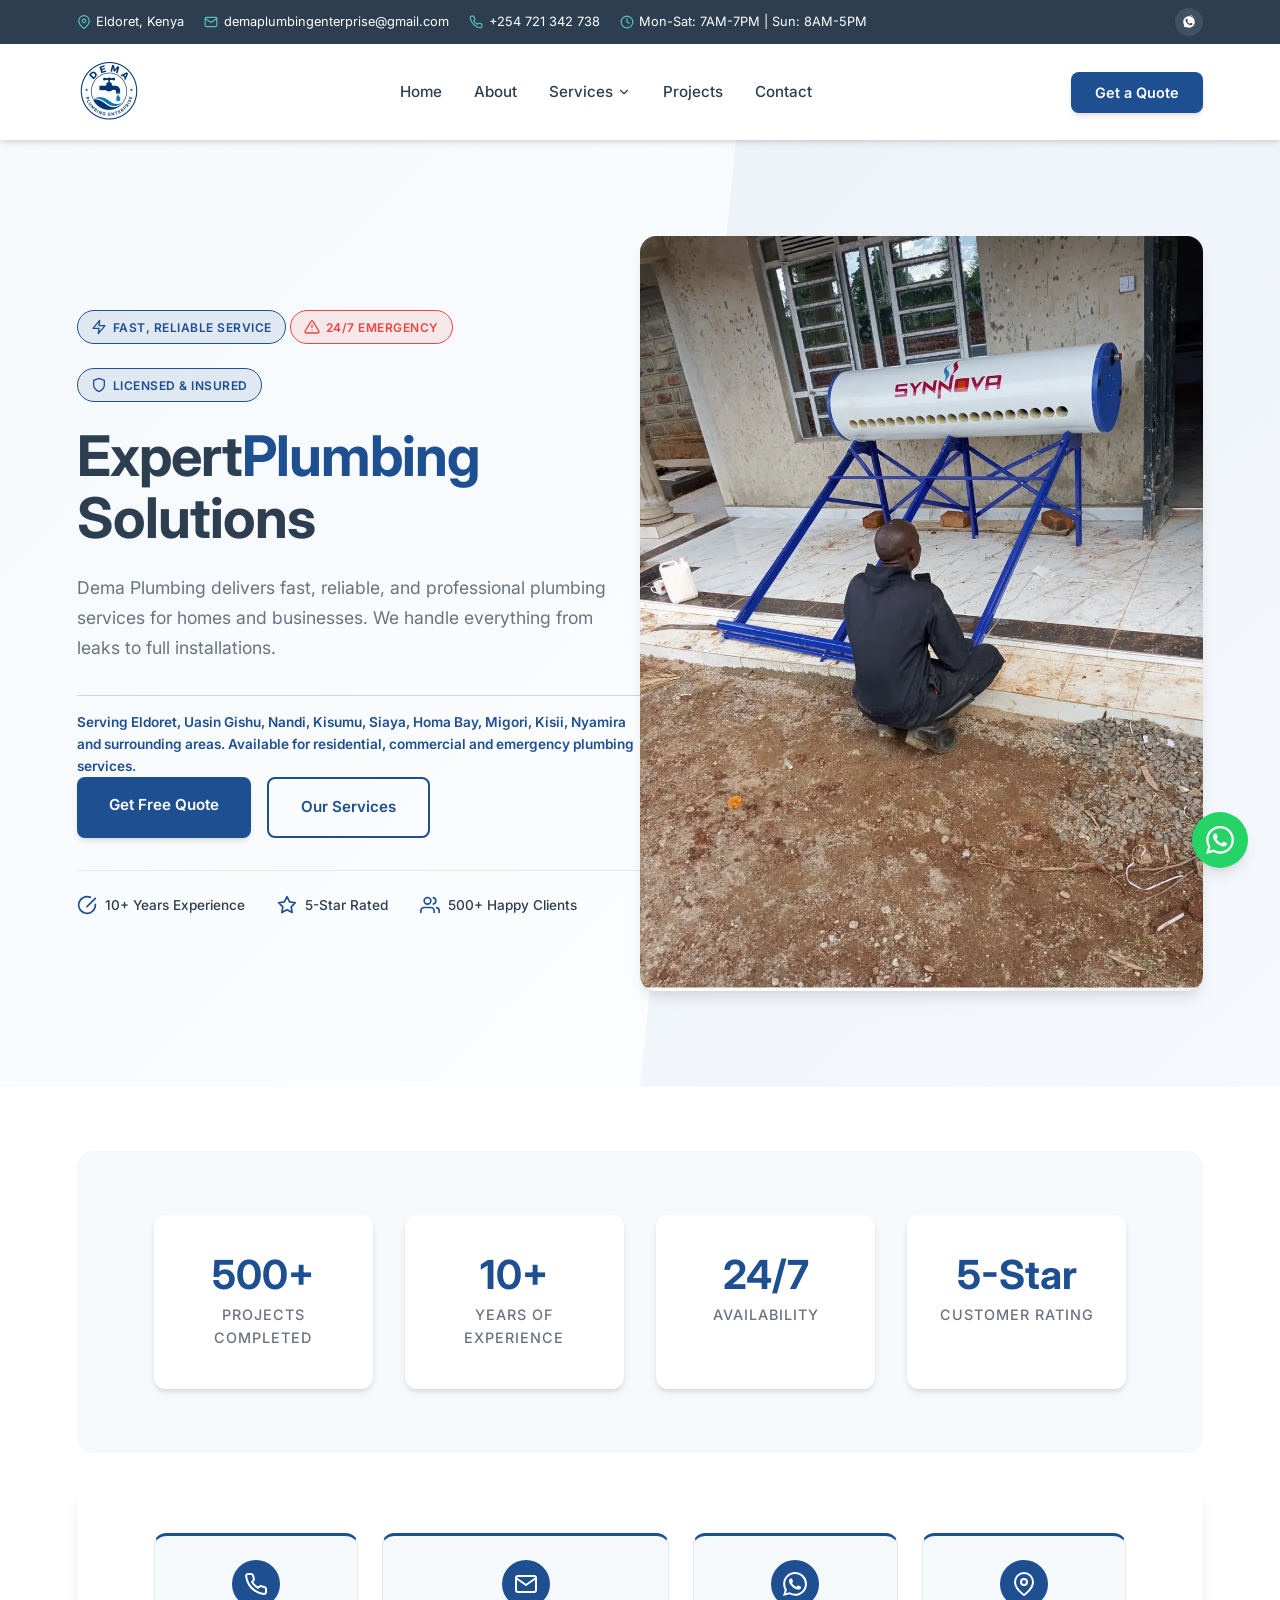
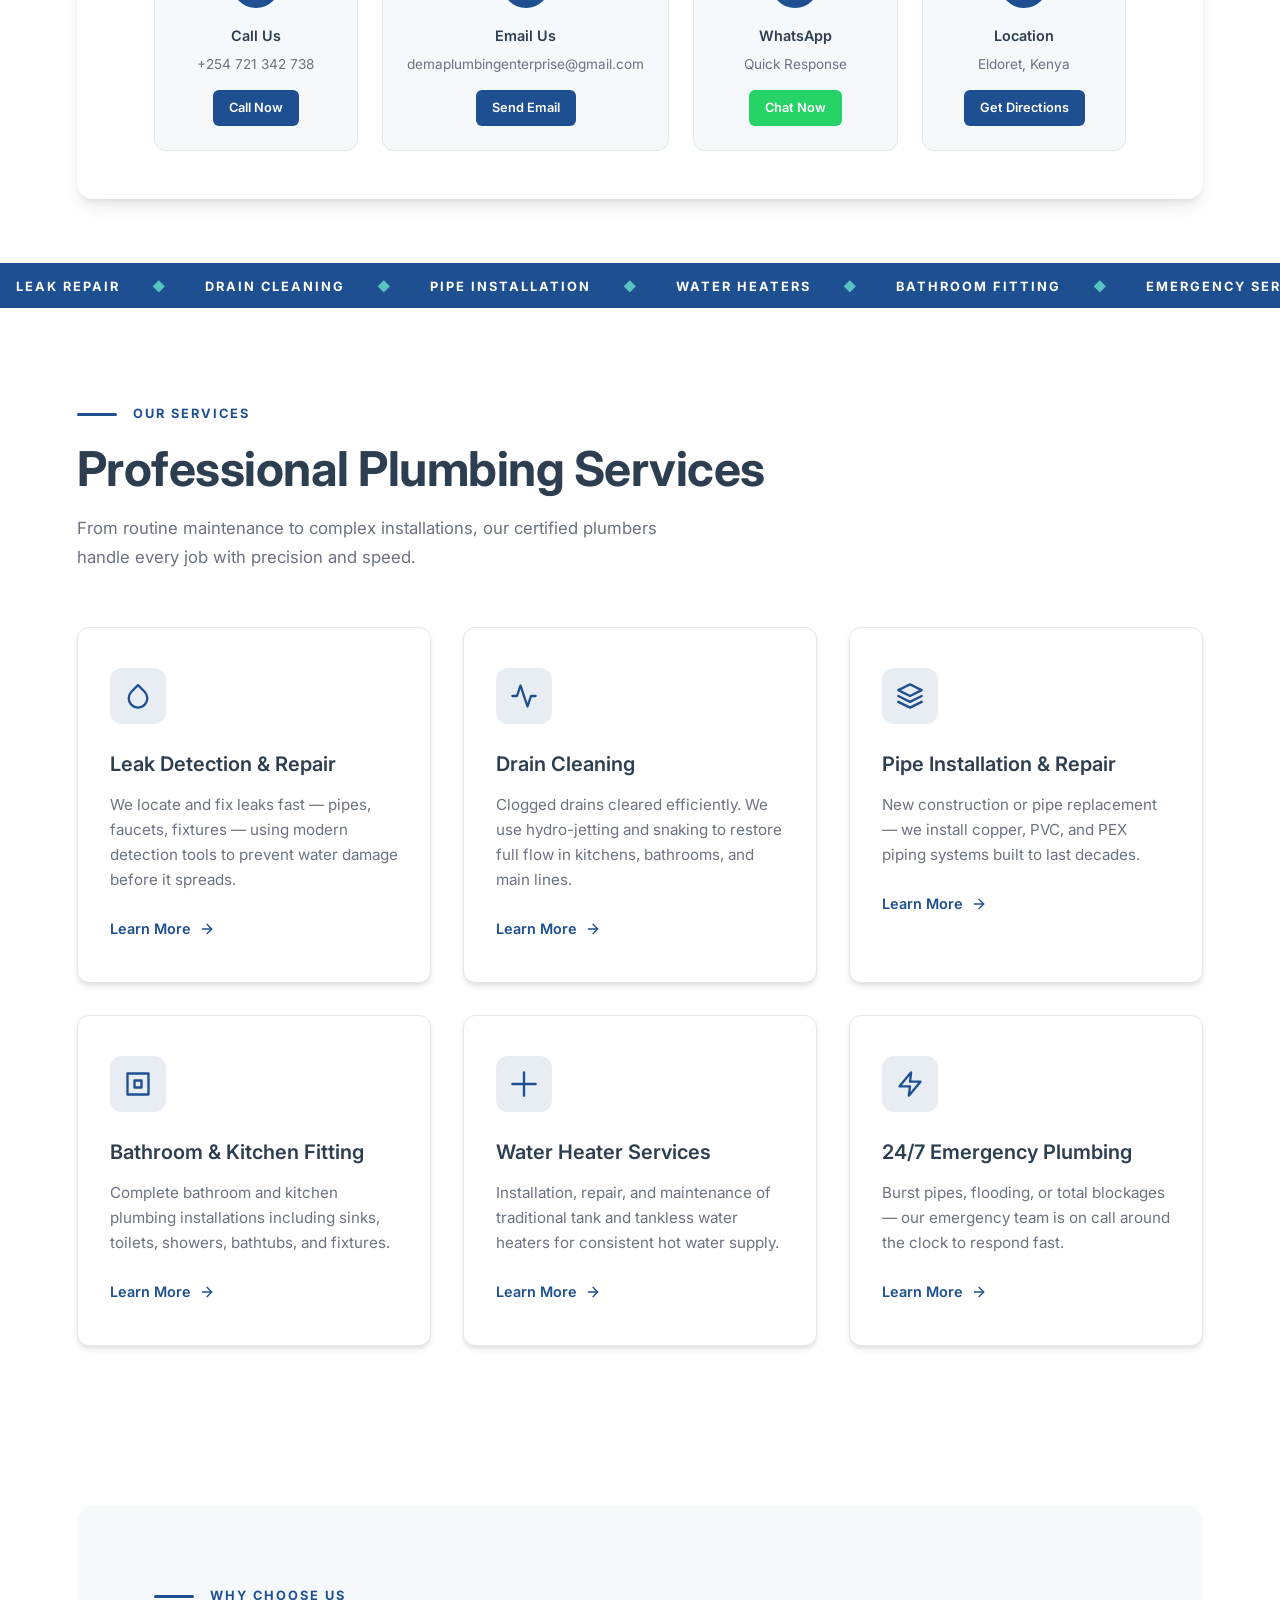
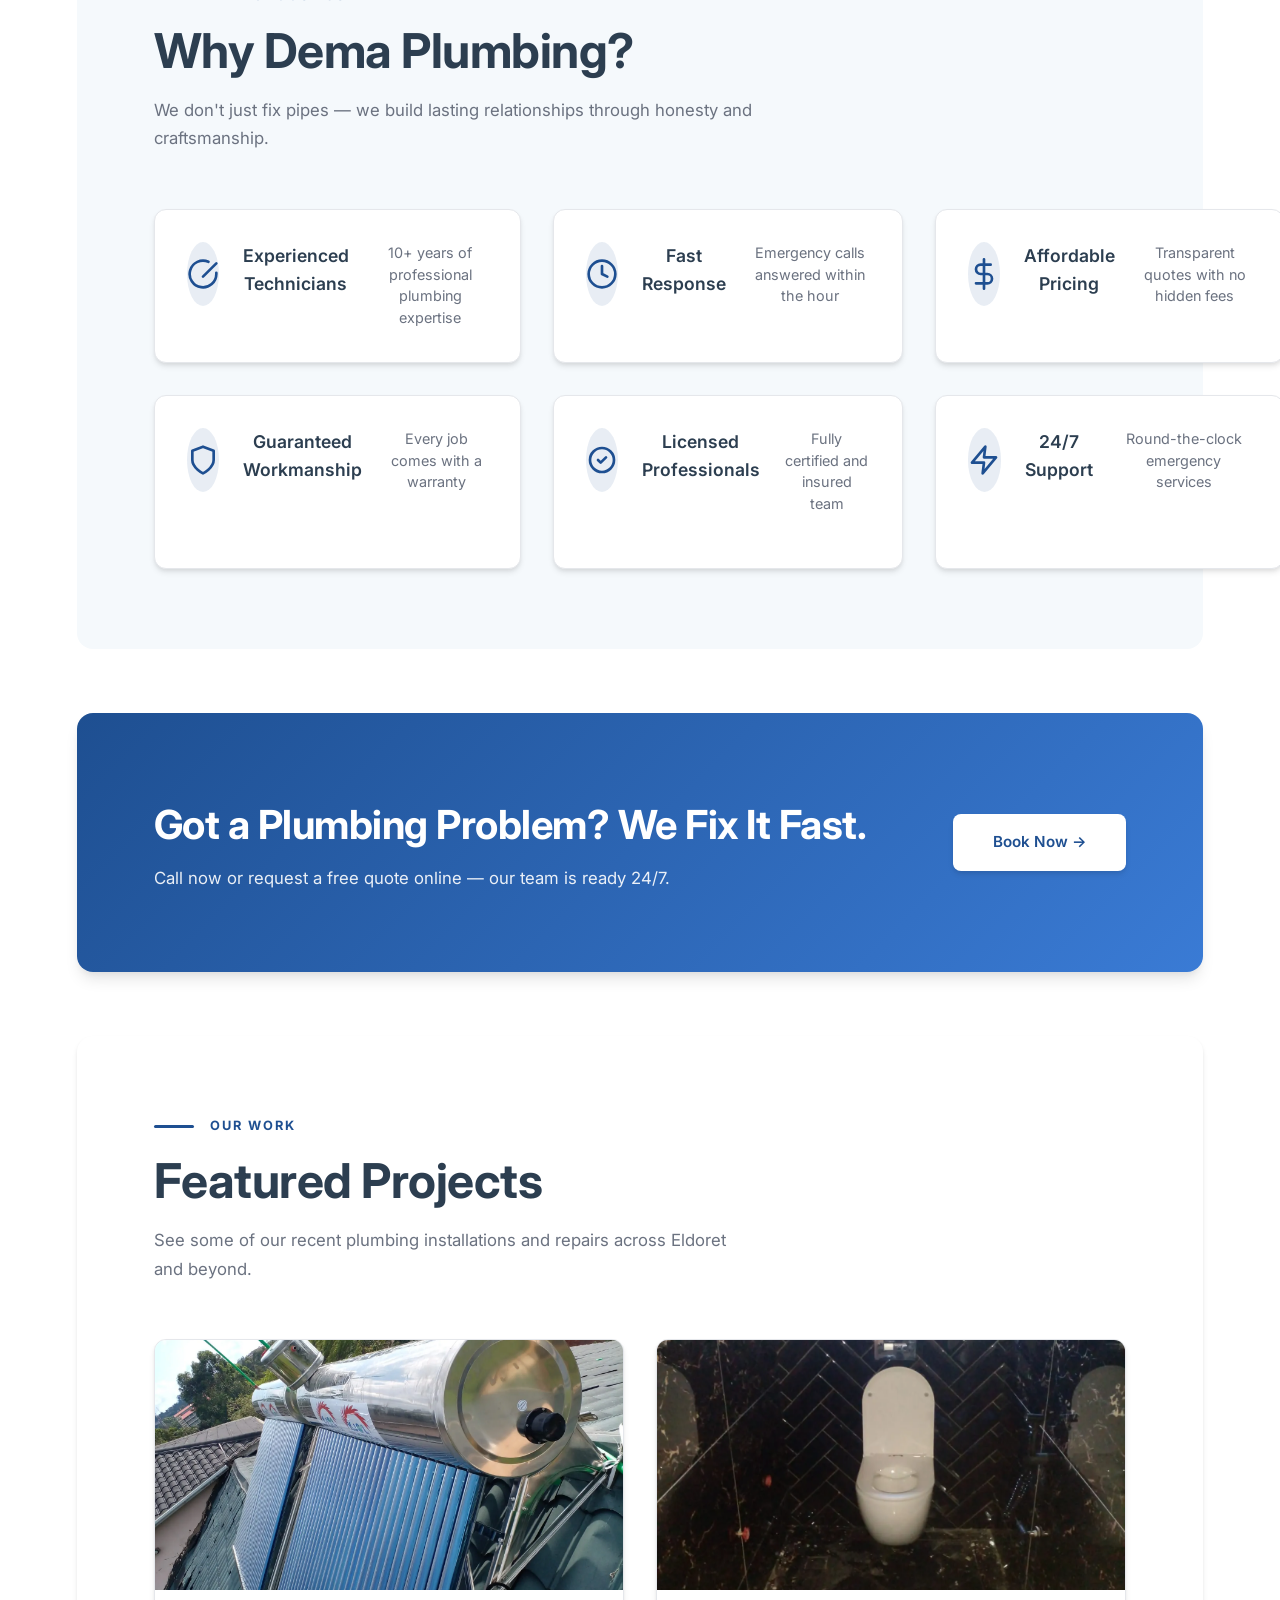
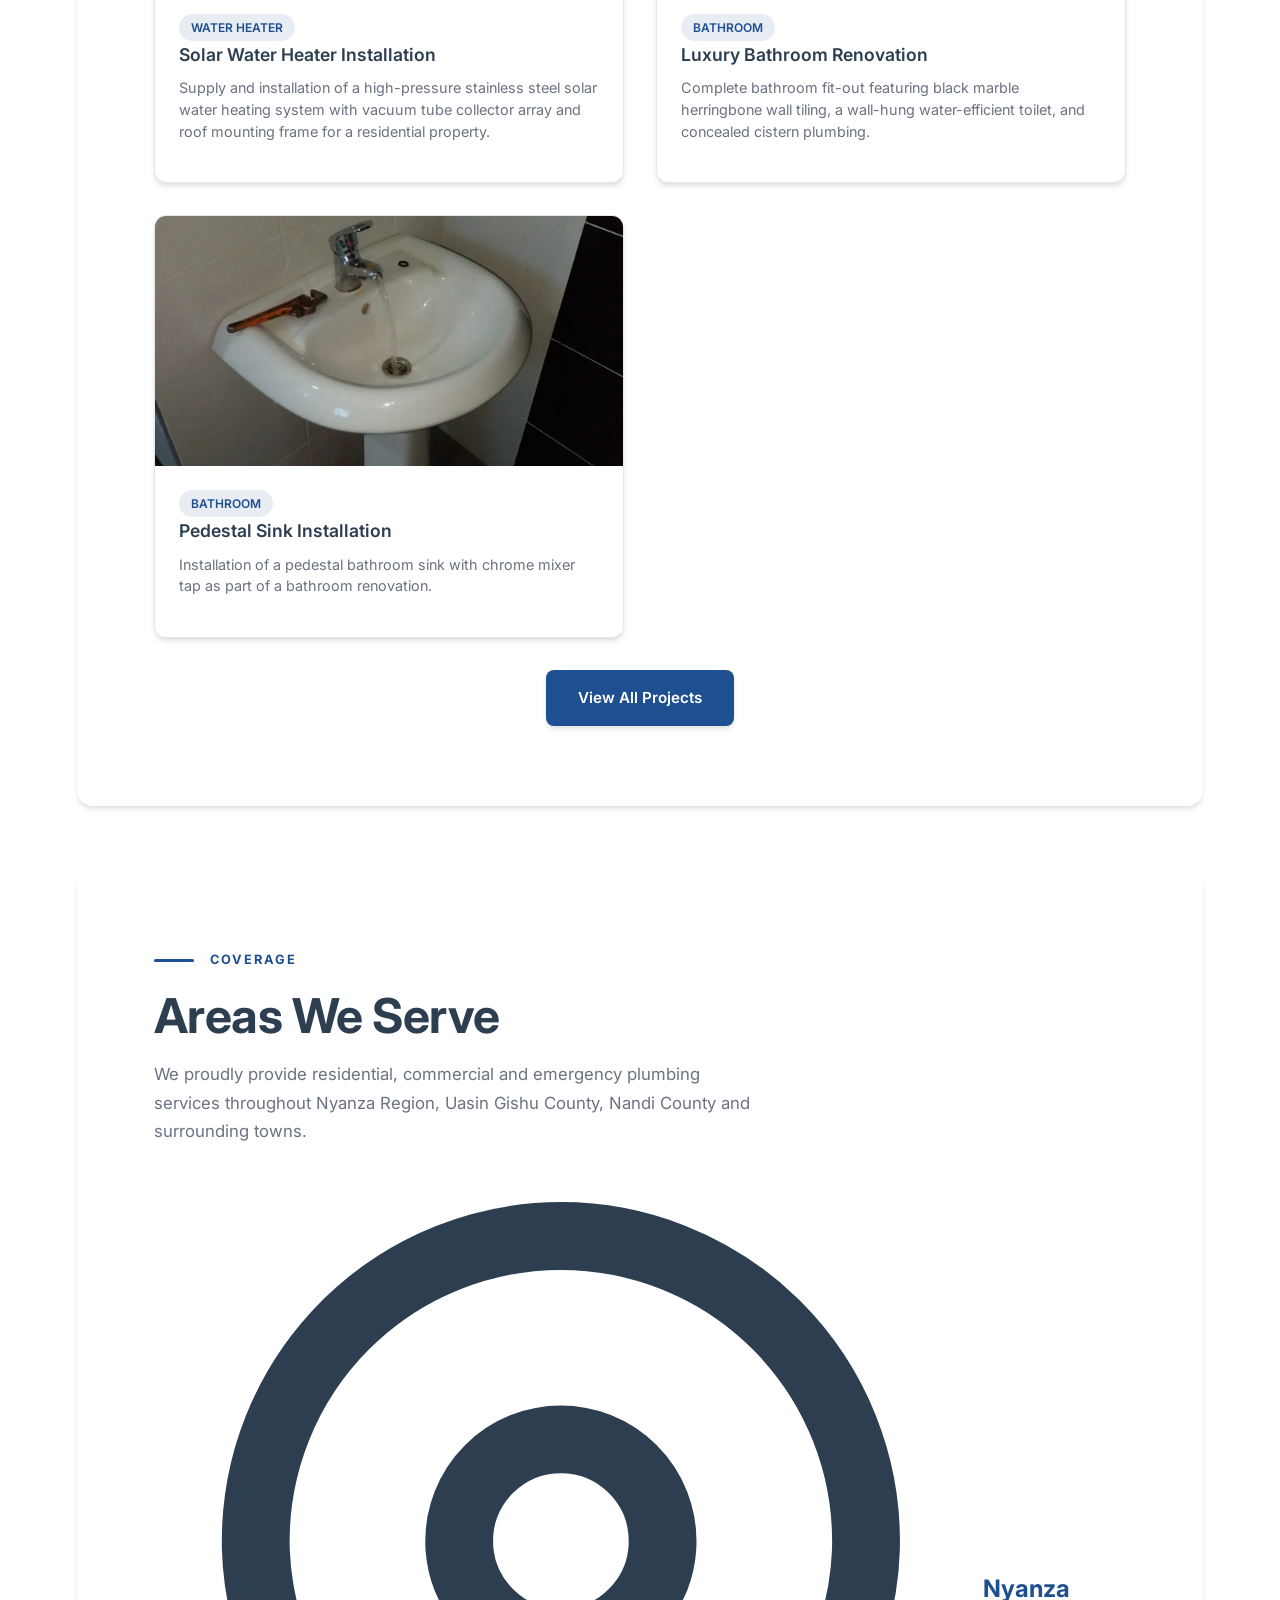
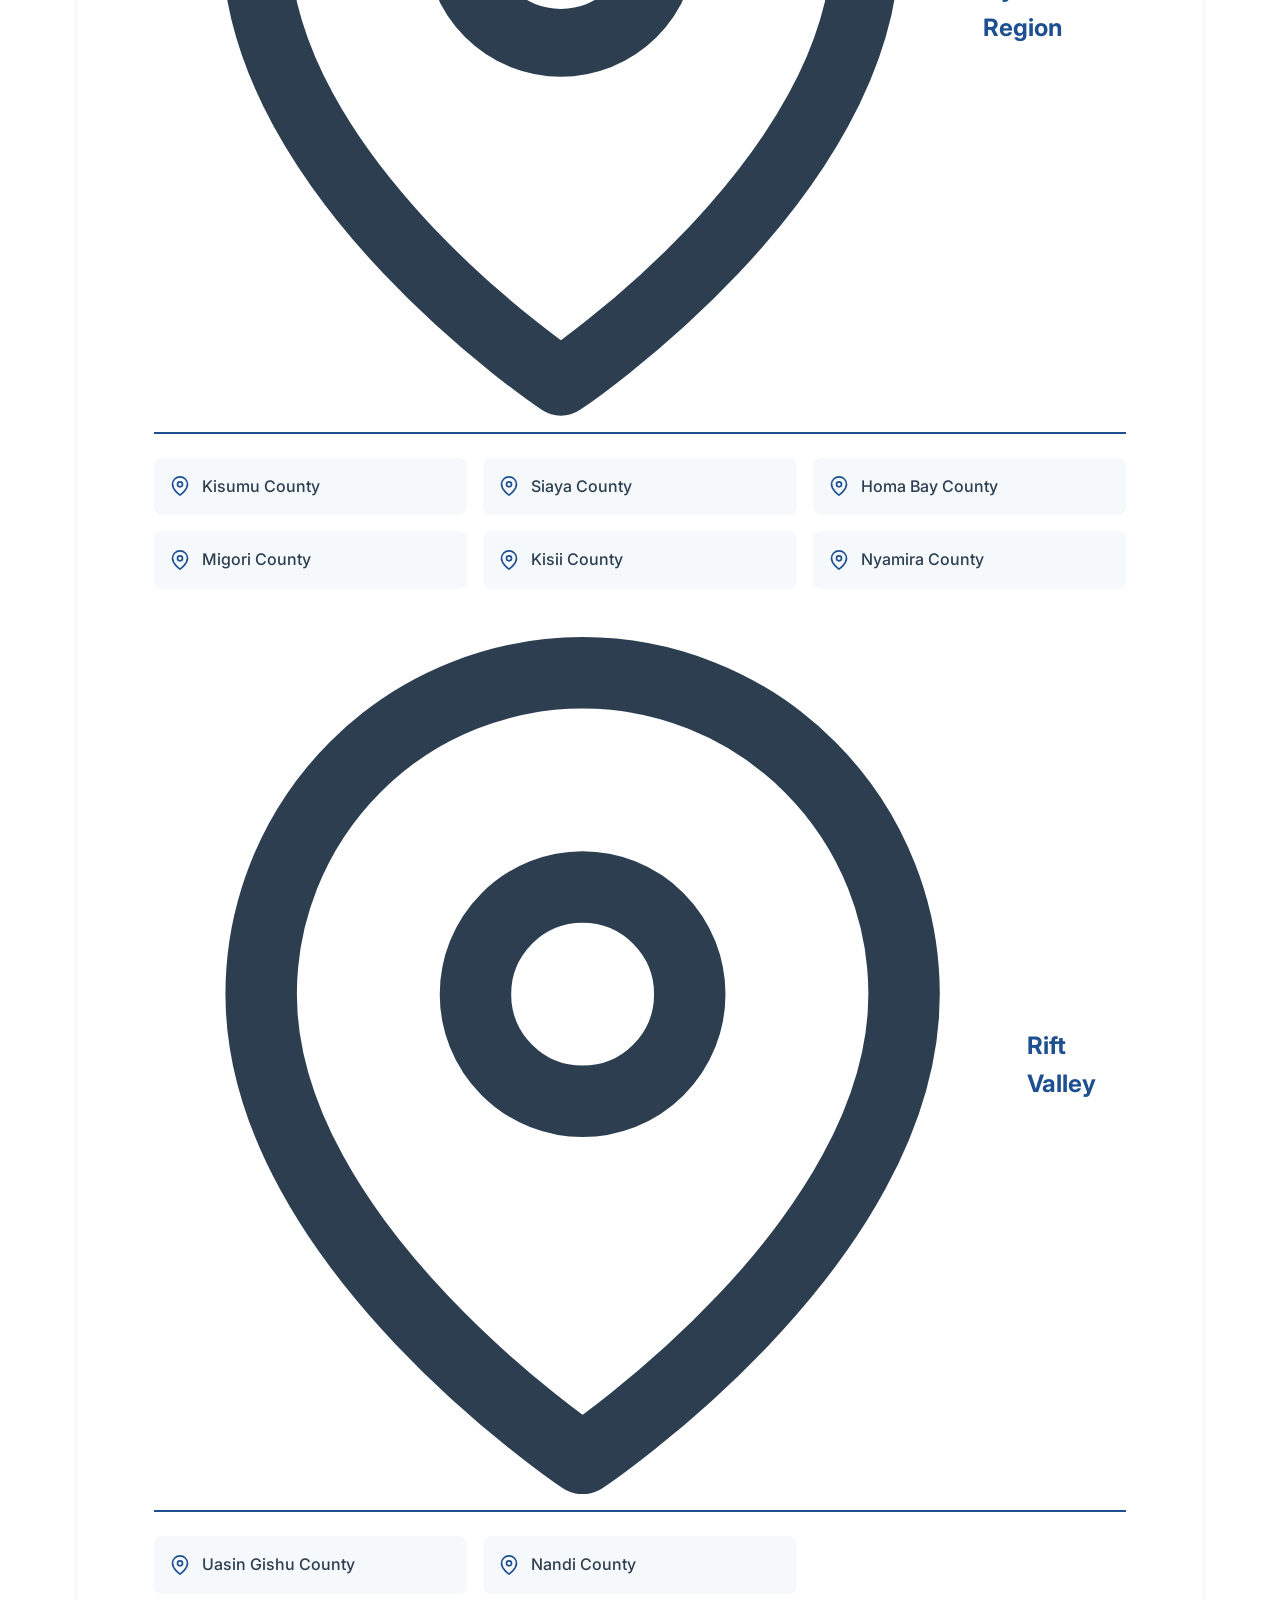
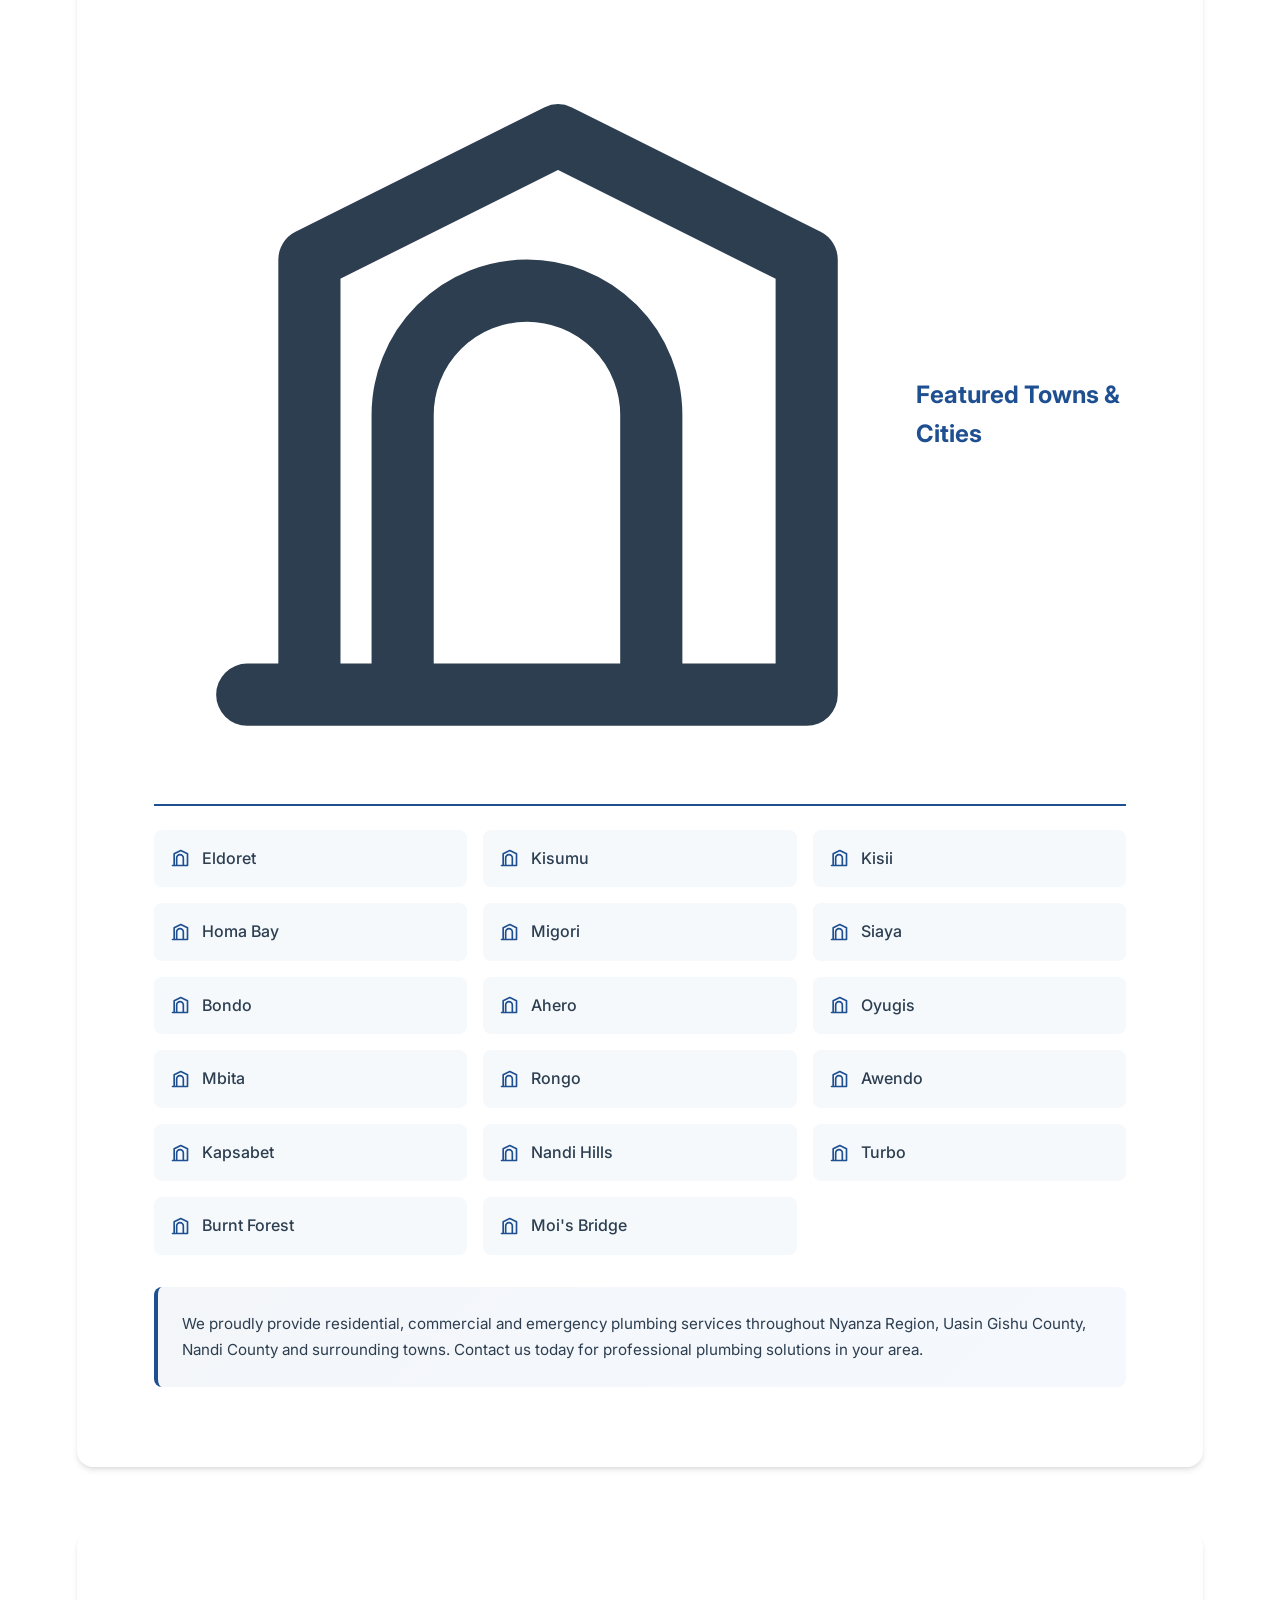
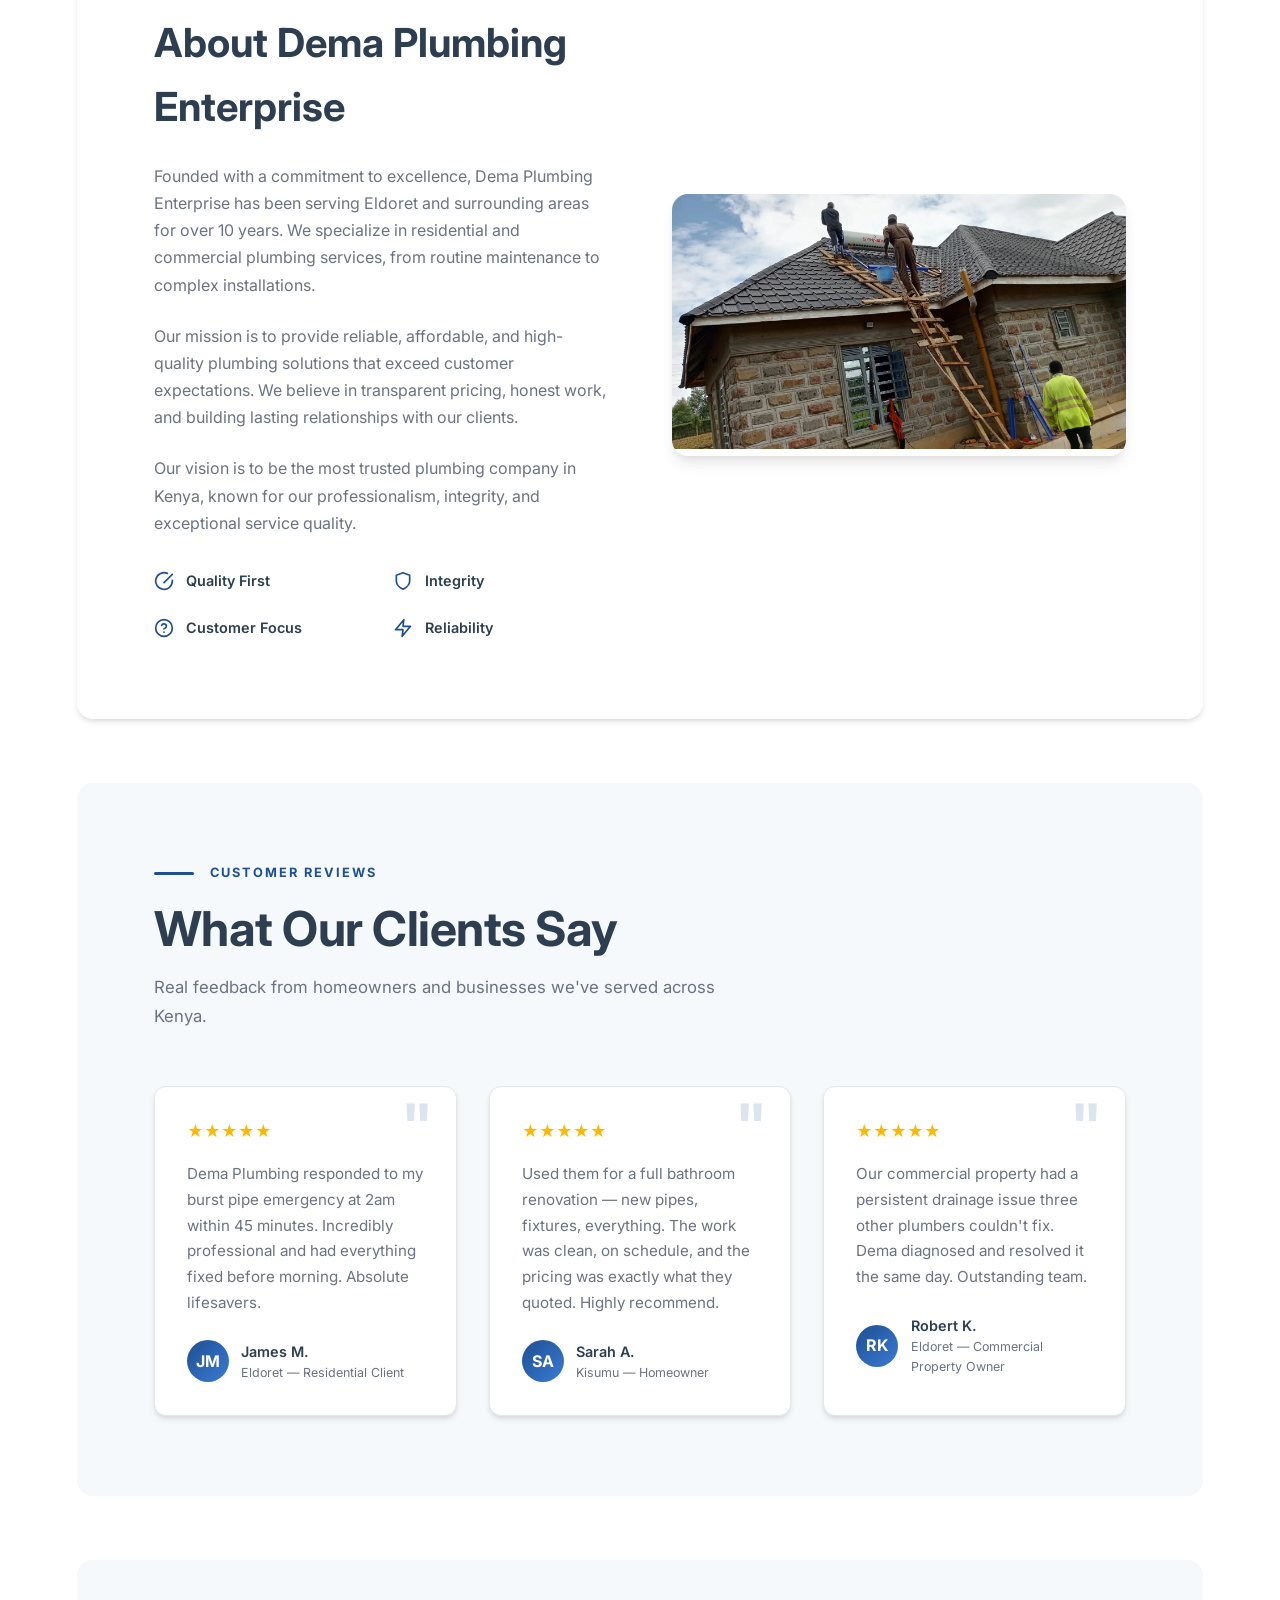
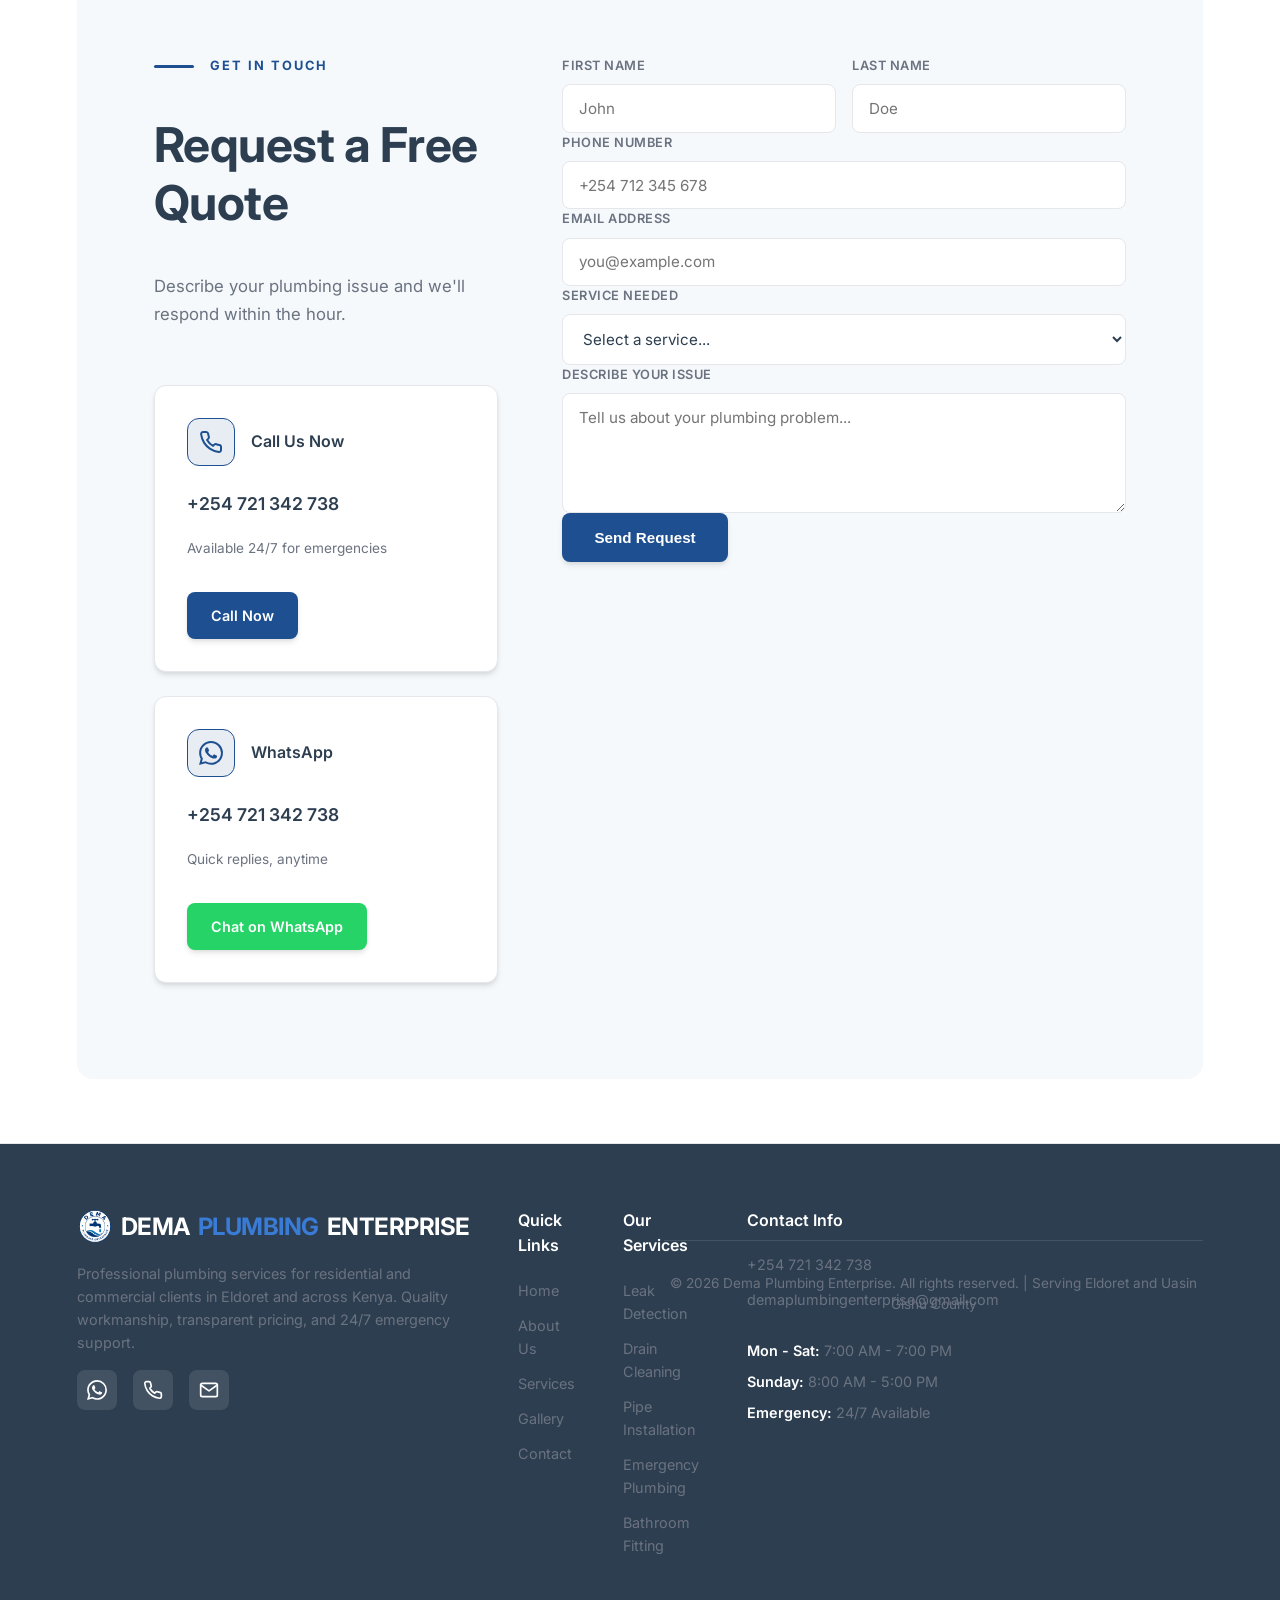
==== index.html @ 1d478277 "Replace contact email with demaplumbingenterprise@gmail.com" ====
﻿
<!DOCTYPE html>
<html lang="en">
<head>
  <!-- Basic SEO -->
  <meta charset="UTF-8" />
  <meta name="viewport" content="width=device-width, initial-scale=1.0"/>
  <title>Dema Plumbing - Expert Leak Detection, Drain Cleaning & 24/7 Emergency Services</title>
  <meta name="description" content="Dema Plumbing Enterprise offers professional leak detection, drain cleaning, pipe installation, bathroom & kitchen fitting, water heater services, and 24/7 emergency plumbing in Kenya. Book a free quote today!">
  <meta name="keywords" content="plumbing, leak detection, drain cleaning, pipe installation, bathroom fitting, water heater, emergency plumbing, plumbing services, Eldoret plumbing, Kenyan plumber">
  <link rel="canonical" href="https://www.demaplumbing.co.ke/">
  
  <!-- Open Graph -->
  <meta property="og:title" content="Dema Plumbing - Expert Plumbing Services"/>
  <meta property="og:description" content="Professional leak detection, drain cleaning, pipe installation, and 24/7 emergency plumbing services in Kenya. Book a free quote today!"/>
  <meta property="og:image" content="https://www.demaplumbing.co.ke/images/hero1.jpg"/>
  <meta property="og:url" content="https://www.demaplumbing.co.ke/"/>
  <meta property="og:type" content="website"/>
  
  <!-- Twitter Cards -->
  <meta name="twitter:card" content="summary_large_image">
  <meta name="twitter:title" content="Dema Plumbing - Expert Plumbing Services">
  <meta name="twitter:description" content="Professional leak detection, drain cleaning, pipe installation, and 24/7 emergency plumbing services in Kenya. Book a free quote today!">
  <meta name="twitter:image" content="https://www.demaplumbing.co.ke/images/hero1.jpg">
  
  <!-- Structured Data (Local Business JSON-LD) -->
  <script type="application/ld+json">
  {
    "@context": "https://schema.org",
    "@type": "Plumber",
    "name": "Dema Plumbing Enterprise",
    "image": "https://www.demaplumbing.co.ke/images/logo.png",
    "url": "https://www.demaplumbing.co.ke/",
    "telephone": "+254721342738",
    "email": "demaplumbingenterprise@gmail.com",
    "description": "Professional leak detection, drain cleaning, pipe installation, bathroom & kitchen fitting, water heater services, and 24/7 emergency plumbing in Kenya.",
    "address": {
      "@type": "PostalAddress",
      "streetAddress": "Eldoret",
      "addressLocality": "Eldoret",
      "addressRegion": "Uasin Gishu",
      "addressCountry": "KE"
    },
    "openingHoursSpecification": [
      { "@type": "OpeningHoursSpecification", "dayOfWeek": ["Monday","Tuesday","Wednesday","Thursday","Friday","Saturday"], "opens": "07:00", "closes": "19:00" },
      { "@type": "OpeningHoursSpecification", "dayOfWeek": ["Sunday"], "opens": "08:00", "closes": "17:00" }
    ],
    "geo": {
      "@type": "GeoCoordinates",
      "latitude": "0.5317",
      "longitude": "35.2698"
    },
    "areaServed": ["Eldoret","Kisumu","Kisii","Homa Bay","Migori","Siaya","Kapsabet","Nandi Hills"]
  }
  </script>
  
  <!-- Theme color -->
  <meta name="theme-color" content="#1E4F91">

  <!-- Preconnect & Preload -->
  <link rel="preconnect" href="https://fonts.googleapis.com">
  <link rel="preconnect" href="https://fonts.gstatic.com" crossorigin>
  <link rel="preload" href="https://fonts.googleapis.com/css2?family=Inter:wght@400;500;600;700&display=swap" as="style" onload="this.rel='stylesheet'">
  <noscript><link rel="stylesheet" href="https://fonts.googleapis.com/css2?family=Inter:wght@400;500;600;700&display=swap"></noscript>
  <!-- Manifest & Icons -->
  <link rel="manifest" href="manifest.json">
  <link rel="icon" href="images/icons/favicon.ico">
  <link rel="icon" href="images/icons/favicon-32x32.png" sizes="32x32" type="image/png">
  <link rel="icon" href="images/icons/favicon-16x16.png" sizes="16x16" type="image/png">
  <link rel="apple-touch-icon" href="images/icons/apple-touch-icon.png">
  
  <!-- CSS -->
  <link rel="stylesheet" href="css/styles.css" media="all">
</head>
<body>
  <!-- Skip navigation for accessibility -->
  <a href="#main-content" class="skip-nav">Skip to main content</a>

  <!-- Loader -->
  <div id="page-loader" class="loading-spinner" role="status" aria-label="Loading page"></div>

  <!-- Top Bar -->
  <div class="top-bar">
    <div class="top-bar-left">
      <div class="top-bar-item">
        <svg viewBox="0 0 24 24" fill="none" stroke="currentColor" stroke-width="2" stroke-linecap="round" stroke-linejoin="round">
          <path d="M21 10c0 7-9 13-9 13s-9-6-9-13a9 9 0 0 1 18 0z"/>
          <circle cx="12" cy="10" r="3"/>
        </svg>
        <span>Eldoret, Kenya</span>
      </div>
      <div class="top-bar-item">
        <svg viewBox="0 0 24 24" fill="none" stroke="currentColor" stroke-width="2" stroke-linecap="round" stroke-linejoin="round">
          <path d="M4 4h16c1.1 0 2 .9 2 2v12c0 1.1-.9 2-2 2H4c-1.1 0-2-.9-2-2V6c0-1.1.9-2 2-2z"/>
          <polyline points="22,6 12,13 2,6"/>
        </svg>
        <span>demaplumbingenterprise@gmail.com</span>
      </div>
      <div class="top-bar-item">
        <svg viewBox="0 0 24 24" fill="none" stroke="currentColor" stroke-width="2" stroke-linecap="round" stroke-linejoin="round">
          <path d="M22 16.92v3a2 2 0 0 1-2.18 2 19.79 19.79 0 0 1-8.63-3.07 19.5 19.5 0 0 1-6-6 19.79 19.79 0 0 1-3.07-8.67A2 2 0 0 1 4.11 2h3a2 2 0 0 1 2 1.72 12.84 12.84 0 0 0 .7 2.81 2 2 0 0 1-.45 2.11L8.09 9.91a16 16 0 0 0 6 6l1.27-1.27a2 2 0 0 1 2.11-.45 12.84 12.84 0 0 0 2.81.7A2 2 0 0 1 22 16.92z"/>
        </svg>
        <span>+254 721 342 738</span>
      </div>
      <div class="top-bar-item">
        <svg viewBox="0 0 24 24" fill="none" stroke="currentColor" stroke-width="2" stroke-linecap="round" stroke-linejoin="round">
          <circle cx="12" cy="12" r="10"/>
          <polyline points="12 6 12 12 16 14"/>
        </svg>
        <span>Mon-Sat: 7AM-7PM | Sun: 8AM-5PM</span>
      </div>
    </div>
    <div class="top-bar-right">
      <div class="top-bar-social">
        <a href="https://wa.me/254721342738" target="_blank" aria-label="WhatsApp">
          <svg viewBox="0 0 24 24" fill="currentColor">
            <path d="M17.472 14.382c-.297-.149-1.758-.867-2.03-.967-.273-.099-.471-.148-.67.15-.197.297-.767.966-.94 1.164-.173.199-.347.223-.644.075-.297-.15-1.255-.463-2.39-1.475-.883-.788-1.48-1.761-1.653-2.059-.173-.297-.018-.458.13-.606.134-.133.298-.347.446-.52.149-.174.198-.298.298-.497.099-.198.05-.371-.025-.52-.075-.149-.669-1.612-.916-2.207-.242-.579-.487-.5-.669-.51-.173-.008-.371-.01-.57-.01-.198 0-.52.854-.792.372-.272.297-1.04 1.016-1.04 2.479 0 1.462 1.065 2.875 1.213 3.074.149.198 2.096 3.2 5.077 4.487.709.306 1.262.489 1.694.625.712.227 1.36.195 1.871.118.571-.085 1.758-.719 2.006-1.413.248-.694.248-1.289.173-1.413-.074-.124-.272-.198-.57-.347m-5.421 7.403h-.004a9.87 9.87 0 01-5.031-1.378l-.361-.214-3.741.982.998-3.648-.235-.374a9.86 9.86 0 01-1.51-5.26c.001-5.45 4.436-9.884 9.888-9.884 2.64 0 5.122 1.03 6.988 2.898a9.825 9.825 0 012.893 6.994c-.003 5.45-4.437 9.884-9.885 9.884m8.413-18.297A11.815 11.815 0 0012.05 0C5.495 0 .16 5.335.P157 11.892c0 2.096.547 4.142 1.588 5.945L.057 24l6.305-1.654a11.882 11.882 0 005.683 1.448h.005c6.554 0 11.89-5.335 11.893-11.893a11.821 11.821 0 00-3.48-8.413z"/>
          </svg>
        </a>
      </div>
    </div>
  </div>

  <!-- NAV -->
  <nav>
    <div class="logo">
      <img src="images/logo/logo.png" alt="Dema Plumbing Enterprise Logo" width="64" height="64">
    </div>
    <ul class="nav-links">
      <li><a href="index.html" class="active">Home</a></li>
      <li><a href="about/index.html">About</a></li>
      <li class="nav-dropdown">
        <a href="services/index.html">
          Services
          <svg viewBox="0 0 24 24" fill="none" stroke="currentColor" stroke-width="2" stroke-linecap="round" stroke-linejoin="round">
            <polyline points="6 9 12 15 18 9"/>
          </svg>
        </a>
        <div class="dropdown-menu">
          <a href="services/index.html">All Services</a>
          <a href="services/leak-detection/index.html">Leak Detection</a>
          <a href="services/drain-cleaning/index.html">Drain Cleaning</a>
          <a href="services/pipe-installation/index.html">Pipe Installation</a>
          <a href="services/emergency-plumbing/index.html">Emergency Plumbing</a>
        </div>
      </li>
      <li><a href="gallery.html">Projects</a></li>
      <li><a href="contact/index.html">Contact</a></li>
      <li class="nav-mobile-cta"><button class="nav-cta" onclick="document.getElementById('contact').scrollIntoView({behavior:'smooth'})">Get a Quote</button></li>
    </ul>
    <button class="nav-cta" onclick="document.getElementById('contact').scrollIntoView({behavior:'smooth'})" aria-label="Get a free quote">Get a Quote</button>
  </nav>

  <!-- HERO -->
  <main id="main-content">
  <section class="hero" id="home">
    <div class="hero-text">
      <div class="hero-badges">
        <div class="hero-badge">
          <svg viewBox="0 0 24 24" fill="none" stroke="currentColor" stroke-width="2" stroke-linecap="round" stroke-linejoin="round">
            <path d="M13 2L3 14h9l-1 8 10-12h-9l1-8z"/>
          </svg>
          Fast, Reliable Service
        </div>
        <div class="hero-badge emergency">
          <svg viewBox="0 0 24 24" fill="none" stroke="currentColor" stroke-width="2" stroke-linecap="round" stroke-linejoin="round">
            <path d="M10.29 3.86L1.82 18a2 2 0 0 0 1.71 3h16.94a2 2 0 0 0 1.71-3L13.71 3.86a2 2 0 0 0-3.42 0z"/>
            <line x1="12" y1="9" x2="12" y2="13"/>
            <line x1="12" y1="17" x2="12.01" y2="17"/>
          </svg>
          24/7 Emergency
        </div>
        <div class="hero-badge">
          <svg viewBox="0 0 24 24" fill="none" stroke="currentColor" stroke-width="2" stroke-linecap="round" stroke-linejoin="round">
            <path d="M12 22s8-4 8-10V5l-8-3-8 3v7c0 6 8 10 8 10z"/>
          </svg>
          Licensed & Insured
        </div>
      </div>
      <h1>Expert<em>Plumbing</em> Solutions</h1>
      <p>Dema Plumbing delivers fast, reliable, and professional plumbing services for homes and businesses. We handle everything from leaks to full installations.</p>
      <div class="hero-service-line">Serving Eldoret, Uasin Gishu, Nandi, Kisumu, Siaya, Homa Bay, Migori, Kisii, Nyamira and surrounding areas. Available for residential, commercial and emergency plumbing services.</div>
      <div class="hero-btns">
        <a href="#contact" class="btn-primary">Get Free Quote</a>
        <a href="services/index.html" class="btn-outline">Our Services</a>
      </div>
      <div class="hero-trust">
        <div class="trust-item">
          <svg viewBox="0 0 24 24" fill="none" stroke="currentColor" stroke-width="2" stroke-linecap="round" stroke-linejoin="round">
            <path d="M22 11.08V12a10 10 0 1 1-5.93-9.14"/>
            <polyline points="22 4 12 14.01 911.01"/>
          </svg>
          <span>10+ Years Experience</span>
        </div>
        <div class="trust-item">
          <svg viewBox="0 0 24 24" fill="none" stroke="currentColor" stroke-width="2" stroke-linecap="round" stroke-linejoin="round">
            <path d="M12 2l3.09 6.26L22 9.27l-5 4.87 1.18 6.88L12 17.77l-6.18 3.25L7 14.14 2 9.27l6.91-1.01L12 2z"/>
          </svg>
          <span>5-Star Rated</span>
        </div>
        <div class="trust-item">
          <svg viewBox="0 0 24 24" fill="none" stroke="currentColor" stroke-width="2" stroke-linecap="round" stroke-linejoin="round">
            <path d="M17 21v-2a4 4 0 0 0-4-4H5a4 4 0 0 0-4 4v2"/>
            <circle cx="9" cy="7" r="4"/>
            <path d="M23 21v-2a4 4 0 0 0-3-3.87"/>
            <path d="M16 3.13a4 4 0 0 1 0 7.75"/>
          </svg>
          <span>500+ Happy Clients</span>
        </div>
      </div>
    </div>
    <div class="hero-img">
      <img src="images/hero/hero-plumber-at-work.webp" alt="Dema Plumbing technician inspecting a completed solar water heater installation." loading="lazy" style="width:100%; height:auto; display:block;">
    </div>
  </section>

  <!-- STATISTICS COUNTERS -->
  <section class="statistics">
    <div class="stat-box">
      <div class="stat-num">500+</div>
      <div class="stat-label">Projects Completed</div>
    </div>
    <div class="stat-box">
      <div class="stat-num">10+</div>
      <div class="stat-label">Years of Experience</div>
    </div>
    <div class="stat-box">
      <div class="stat-num">24/7</div>
      <div class="stat-label">Availability</div>
    </div>
    <div class="stat-box">
      <div class="stat-num">5-Star</div>
      <div class="stat-label">Customer Rating</div>
    </div>
  </section>

  <!-- QUICK CONTACT STRIP -->
  <section class="quick-contact">
    <div class="quick-contact-grid">
      <div class="quick-contact-card">
        <div class="quick-contact-icon">
          <svg viewBox="0 0 24 24" fill="none" stroke="currentColor" stroke-width="2" stroke-linecap="round" stroke-linejoin="round">
            <path d="M22 16.92v3a2 2 0 0 1-2.18 2 19.79 19.79 0 0 1-8.63-3.07 19.5 19.5 0 0 1-6-6 19.79 19.79 0 0 1-3.07-8.67A2 2 0 0 1 4.11 2h3a2 2 0 0 1 2 1.72 12.84 12.84 0 0 0 .7 2.81 2 2 0 0 1-.45 2.11L8.09 9.91a16 16 0 0 0 6 6l1.27-1.27a2 2 0 0 1 2.11-.45 12.84 12.84 0 0 0 2.81.7A2 2 0 0 1 22 16.92z"/>
          </svg>
        </div>
        <h4>Call Us</h4>
        <p>+254 721 342 738</p>
        <a href="tel:+254721342738" class="quick-contact-btn">Call Now</a>
      </div>
      <div class="quick-contact-card">
        <div class="quick-contact-icon">
          <svg viewBox="0 0 24 24" fill="none" stroke="currentColor" stroke-width="2" stroke-linecap="round" stroke-linejoin="round">
            <path d="M4 4h16c1.1 0 2 .9 2 2v12c0 1.1-.9 2-2 2H4c-1.1 0-2-.9-2-2V6c0-1.1.9-2 2-2z"/>
            <polyline points="22,6 12,13 2,6"/>
          </svg>
        </div>
        <h4>Email Us</h4>
        <p>demaplumbingenterprise@gmail.com</p>
        <a href="mailto:demaplumbingenterprise@gmail.com" class="quick-contact-btn">Send Email</a>
      </div>
      <div class="quick-contact-card">
        <div class="quick-contact-icon">
          <svg viewBox="0 0 24 24" fill="currentColor">
            <path d="M17.472 14.382c-.297-.149-1.758-.867-2.03-.967-.273-.099-.471-.148-.67.15-.197.297-.767.966-.94 1.164-.173.199-.347.223-.644.075-.297-.15-1.255-.463-2.39-1.475-.883-.788-1.48-1.761-1.653-2.059-.173-.297-.018-.458.13-.606.134-.133.298-.347.446-.52.149-.174.198-.298.298-.497.099-.198.05-.371-.025-.52-.075-.149-.669-1.612-.916-2.207-.242-.579-.487-.5-.669-.51-.173-.008-.371-.01-.57-.01-.198 0-.52.074-.792.372-.272.297-1.04 1.016-1.04 2.479 0 1.462 1.065 2.875 1.213 3.074.149.198 2.096 3.2 5.077 4.487.709.306 1.262.489 1.694.625.712.227 1.36.195 1.871.118.571-.085 1.758-.719 2.006-1.413.248-.694.248-1.289.173-1.413-.074-.124-.272-.198-.57-.347m-5.421 7.403h-.004a9.87 9.87 0 01-5.031-1.378l-.361-.214-3.741.982.998-3.648-.235-.374a9.86 9.86 0 01-1.51-5.26c.001-5.45 4.436-9.884 9.888-9.884 2.64 0 5.122 1.03 6.988 2.898a9.825 9.825 0 012.893 6.994c-.003 5.45-4.437 9.884-9.885 9.884m8.413-18.297A11.815 11.815 0 0012.05 0C5.495 0 .16 5.335.157 11.892c0 2.096.547 4.142 1.588 5.945L.057 24l6.305-1.654a11.882 11.882 0 005.683 1.448h.005c6.554 0 11.89-5.335 11.893-11.893a11.821 11.821 0 00-3.48-8.413z"/>
          </svg>
        </div>
        <h4>WhatsApp</h4>
        <p>Quick Response</p>
        <a href="https://wa.me/254721342738" target="_blank" class="quick-contact-btn whatsapp">Chat Now</a>
      </div>
      <div class="quick-contact-card">
        <div class="quick-contact-icon">
          <svg viewBox="0 0 24 24" fill="none" stroke="currentColor" stroke-width="2" stroke-linecap="round" stroke-linejoin="round">
            <path d="M21 10c0 7-9 13-9 13s-9-6-9-13a9 9 0 0 1 18 0z"/>
            <circle cx="12" cy="10" r="3"/>
          </svg>
        </div>
        <h4>Location</h4>
        <p>Eldoret, Kenya</p>
        <a href="#contact" class="quick-contact-btn">Get Directions</a>
      </div>
    </div>
  </section>

  <!-- TICKER -->
  <div class="ticker">
    <div class="ticker-inner">
      <span>LEAK REPAIR</span><span class="ticker-dot">◆</span>
      <span>DRAIN CLEANING</span><span class="ticker-dot">◆</span>
      <span>PIPE INSTALLATION</span><span class="ticker-dot">◆</span>
      <span>WATER HEATERS</span><span class="ticker-dot">◆</span>
      <span>BATHROOM FITTING</span><span class="ticker-dot">◆</span>
      <span>EMERGENCY SERVICE</span><span class="ticker-dot">◆</span>
      <span>SEWAGE SYSTEMS</span><span class="ticker-dot">◆</span>
      <!-- duplicate for loop -->
      <span>LEAK REPAIR</span><span class="ticker-dot">◆</span>
      <span>DRAIN CLEANING</span><span class="ticker-dot">◆</span>
      <span>PIPE INSTALLATION</span><span class="ticker-dot">◆</span>
      <span>WATER HEATERS</span><span class="ticker-dot">◆</span>
      <span>BATHROOM FITTING</span><span class="ticker-dot">◆</span>
      <span>EMERGENCY SERVICE</span><span class="ticker-dot">◆</span>
      <span>SEWAGE SYSTEMS</span><span class="ticker-dot">◆</span>
    </div>
  </div>

  <!-- SERVICES PREVIEW -->
  <section id="services-preview">
    <div class="section-label"><span>Our Services</span></div>
    <h2 class="section-title">Professional Plumbing Services</h2>
    <p class="section-sub">From routine maintenance to complex installations, our certified plumbers handle every job with precision and speed.</p>
    
    <div class="services-grid">
      <div class="service-card">
        <div class="service-icon">
          <svg viewBox="0 0 24 24" fill="none" stroke="currentColor" stroke-width="2" stroke-linecap="round" stroke-linejoin="round">
            <path d="M12 2.69l5.66 5.66a8 8 0 1 1-11.31 0z"/>
          </svg>
        </div>
        <h3>Leak Detection & Repair</h3>
        <p>We locate and fix leaks fast — pipes, faucets, fixtures — using modern detection tools to prevent water damage before it spreads.</p>
        <a href="services/leak-detection/index.html" class="service-learn-more">
          Learn More
          <svg viewBox="0 0 24 24" fill="none" stroke="currentColor" stroke-width="2" stroke-linecap="round" stroke-linejoin="round">
            <line x1="5" y1="12" x2="19" y2="12"/>
            <polyline points="12 5 19 12 12 19"/>
          </svg>
        </a>
      </div>
      <div class="service-card">
        <div class="service-icon">
          <svg viewBox="0 0 24 24" fill="none" stroke="currentColor" stroke-width="2" stroke-linecap="round" stroke-linejoin="round">
            <path d="M22 12h-4l-3 9L9 3l-3 9H2"/>
          </svg>
        </div>
        <h3>Drain Cleaning</h3>
        <p>Clogged drains cleared efficiently. We use hydro-jetting and snaking to restore full flow in kitchens, bathrooms, and main lines.</p>
        <a href="services/drain-cleaning/index.html" class="service-learn-more">
          Learn More
          <svg viewBox="0 0 24 24" fill="none" stroke="currentColor" stroke-width="2" stroke-linecap="round" stroke-linejoin="round">
            <line x1="5" y1="12" x2="19" y2="12"/>
            <polyline points="12 5 19 12 12 19"/>
          </svg>
        </a>
      </div>
      <div class="service-card">
        <div class="service-icon">
          <svg viewBox="0 0 24 24" fill="none" stroke="currentColor" stroke-width="2" stroke-linecap="round" stroke-linejoin="round">
            <path d="M12 2L2 7l10 5 10-5-10-5zM2 17l10 5 10-5M2 12l10 5 10-5"/>
          </svg>
        </div>
        <h3>Pipe Installation & Repair</h3>
        <p>New construction or pipe replacement — we install copper, PVC, and PEX piping systems built to last decades.</p>
        <a href="services/pipe-installation/index.html" class="service-learn-more">
          Learn More
          <svg viewBox="0 0 24 24" fill="none" stroke="currentColor" stroke-width="2" stroke-linecap="round" stroke-linejoin="round">
            <line x1="5" y1="12" x2="19" y2="12"/>
            <polyline points="12 5 19 12 12 19"/>
          </svg>
        </a>
      </div>
      <div class="service-card">
        <div class="service-icon">
          <svg viewBox="0 0 24 24" fill="none" stroke="currentColor" stroke-width="2" stroke-linecap="round" stroke-linejoin="round">
            <path d="M3 3h18v18H3zM9 9h6v6H9z"/>
          </svg>
        </div>
        <h3>Bathroom & Kitchen Fitting</h3>
        <p>Complete bathroom and kitchen plumbing installations including sinks, toilets, showers, bathtubs, and fixtures.</p>
        <a href="services/bathroom-kitchen-fitting/index.html" class="service-learn-more">
          Learn More
          <svg viewBox="0 0 24 24" fill="none" stroke="currentColor" stroke-width="2" stroke-linecap="round" stroke-linejoin="round">
            <line x1="5" y1="12" x2="19" y2="12"/>
            <polyline points="12 5 19 12 12 19"/>
          </svg>
        </a>
      </div>
      <div class="service-card">
        <div class="service-icon">
          <svg viewBox="0 0 24 24" fill="none" stroke="currentColor" stroke-width="2" stroke-linecap="round" stroke-linejoin="round">
            <path d="M12 2v20M2 12h20"/>
          </svg>
        </div>
        <h3>Water Heater Services</h3>
        <p>Installation, repair, and maintenance of traditional tank and tankless water heaters for consistent hot water supply.</p>
        <a href="services/water-heaters/index.html" class="service-learn-more">
          Learn More
          <svg viewBox="0 0 24 24" fill="none" stroke="currentColor" stroke-width="2" stroke-linecap="round" stroke-linejoin="round">
            <line x1="5" y1="12" x2="19" y2="12"/>
            <polyline points="12 5 19 12 12 19"/>
          </svg>
        </a>
      </div>
      <div class="service-card">
        <div class="service-icon">
          <svg viewBox="0 0 24 24" fill="none" stroke="currentColor" stroke-width="2" stroke-linecap="round" stroke-linejoin="round">
            <path d="M13 2L3 14h9l-1 8 10-12h-9l1-8z"/>
          </svg>
        </div>
        <h3>24/7 Emergency Plumbing</h3>
        <p>Burst pipes, flooding, or total blockages — our emergency team is on call around the clock to respond fast.</p>
        <a href="services/emergency-plumbing/index.html" class="service-learn-more">
          Learn More
          <svg viewBox="0 0 24 24" fill="none" stroke="currentColor" stroke-width="2" stroke-linecap="round" stroke-linejoin="round">
            <line x1="5" y1="12" x2="19" y2="12"/>
            <polyline points="12 5 19 12 12 19"/>
          </svg>
        </a>
      </div>
    </div>
  </section>

  <!-- WHY CHOOSE US -->
  <section class="why-section">
    <div class="section-label"><span>Why Choose Us</span></div>
    <h2 class="section-title">Why Dema Plumbing?</h2>
    <p class="section-sub">We don't just fix pipes — we build lasting relationships through honesty and craftsmanship.</p>
    
    <div class="why-grid">
      <div class="why-item">
        <div class="why-icon">
          <svg viewBox="0 0 24 24" fill="none" stroke="currentColor" stroke-width="2" stroke-linecap="round" stroke-linejoin="round">
            <path d="M22 11.08V12a10 10 0 1 1-5.93-9.14"/>
            <polyline points="22 4 12 14.01 911.01"/>
          </svg>
        </div>
        <h4>Experienced Technicians</h4>
        <p>10+ years of professional plumbing expertise</p>
      </div>
      <div class="why-item">
        <div class="why-icon">
          <svg viewBox="0 0 24 24" fill="none" stroke="currentColor" stroke-width="2" stroke-linecap="round" stroke-linejoin="round">
            <circle cx="12" cy="12" r="10"/>
            <polyline points="12 6 12 12 16 14"/>
          </svg>
        </div>
        <h4>Fast Response</h4>
        <p>Emergency calls answered within the hour</p>
      </div>
      <div class="why-item">
        <div class="why-icon">
          <svg viewBox="0 0 24 24" fill="none" stroke="currentColor" stroke-width="2" stroke-linecap="round" stroke-linejoin="round">
            <path d="M12 1v22M17 5H9.5a3.5 3.5 0 0 0 0 7h5a3.5 3.5 0 0 1 0 7H6"/>
          </svg>
        </div>
        <h4>Affordable Pricing</h4>
        <p>Transparent quotes with no hidden fees</p>
      </div>
      <div class="why-item">
        <div class="why-icon">
          <svg viewBox="0 0 24 24" fill="none" stroke="currentColor" stroke-width="2" stroke-linecap="round" stroke-linejoin="round">
            <path d="M12 2l3.09 6.26L22 9.27l-5 4.87 1.18 6.88L12 17.77l-6.18 3.25L7 14.14 2 9.27l6.91-1.01L12 2z"/>
          </svg>
        </div>
        <h4>Quality Materials</h4>
        <p>We use only premium-grade fixtures</p>
      </div>
      <div class="why-item">
        <div class="why-icon">
          <svg viewBox="0 0 24 24" fill="none" stroke="currentColor" stroke-width="2" stroke-linecap="round" stroke-linejoin="round">
            <path d="M12 22s8-4 8-10V5l-8-3-8 3v7c0 6 8 10 8 10z"/>
          </svg>
        </div>
        <h4>Guaranteed Workmanship</h4>
        <p>Every job comes with a warranty</p>
      </div>
      <div class="why-item">
        <div class="why-icon">
          <svg viewBox="0 0 24 24" fill="none" stroke="currentColor" stroke-width="2" stroke-linecap="round" stroke-linejoin="round">
            <path d="M9 12l2 2 4-4m6 2a9 9 0 11-18 0 9 9 0 0118 0z"/>
          </svg>
        </div>
        <h4>Licensed Professionals</h4>
        <p>Fully certified and insured team</p>
      </div>
      <div class="why-item">
        <div class="why-icon">
          <svg viewBox="0 0 24 24" fill="none" stroke="currentColor" stroke-width="2" stroke-linecap="round" stroke-linejoin="round">
            <path d="M13 2L3 14h9l-1 8 10-12h-9l1-8z"/>
          </svg>
        </div>
        <h4>24/7 Support</h4>
        <p>Round-the-clock emergency services</p>
      </div>
      <div class="why-item">
        <div class="why-icon">
          <svg viewBox="0 0 24 24" fill="none" stroke="currentColor" stroke-width="2" stroke-linecap="round" stroke-linejoin="round">
            <path d="M17 21v-2a4 4 0 0 0-4-4H5a4 4 0 0 0-4 4v2"/>
            <circle cx="9" cy="7" r="4"/>
            <path d="M23 21v-2a4 4 0 0 0-3-3.87"/>
            <path d="M16 3.13a4 4 0 0 1 0 7.75"/>
          </svg>
        </div>
        <h4>Customer Satisfaction</h4>
        <p>500+ happy clients across Kenya</p>
      </div>
    </div>
  </section>

  <!-- CTA -->
  <section class="cta-section">
    <div>
      <h2>Got a Plumbing Problem? We Fix It Fast.</h2>
      <p>Call now or request a free quote online — our team is ready 24/7.</p>
    </div>
    <a href="#contact" class="btn-dark">Book Now →</a>
  </section>

  <!-- PROJECTS SECTION -->
  <section class="projects-section">
    <div class="section-label"><span>Our Work</span></div>
    <h2 class="section-title">Featured Projects</h2>
    <p class="section-sub">See some of our recent plumbing installations and repairs across Eldoret and beyond.</p>
    
    <div class="projects-grid">
    </div>
    <div style="text-align: center; margin-top: 2rem;">
      <a href="gallery.html" class="btn-primary">View All Projects</a>
    </div>
  </section>

  <!-- REGIONAL SERVICE AREAS -->
  <section class="regional-areas">
    <div class="section-label"><span>Coverage</span></div>
    <h2 class="section-title">Areas We Serve</h2>
    <p class="section-sub">We proudly provide residential, commercial and emergency plumbing services throughout Nyanza Region, Uasin Gishu County, Nandi County and surrounding towns.</p>
    
    <!-- Nyanza Region -->
    <div class="region-section">
      <div class="region-header">
        <svg viewBox="0 0 24 24" fill="none" stroke="currentColor" stroke-width="2" stroke-linecap="round" stroke-linejoin="round">
          <path d="M21 10c0 7-9 13-9 13s-9-6-9-13a9 9 0 0 1 18 0z"/>
          <circle cx="12" cy="10" r="3"/>
        </svg>
        <h3>Nyanza Region</h3>
      </div>
      <div class="region-counties">
        <div class="county-item">
          <svg viewBox="0 0 24 24" fill="none" stroke="currentColor" stroke-width="2" stroke-linecap="round" stroke-linejoin="round">
            <path d="M21 10c0 7-9 13-9 13s-9-6-9-13a9 9 0 0 1 18 0z"/>
            <circle cx="12" cy="10" r="3"/>
          </svg>
          <span>Kisumu County</span>
        </div>
        <div class="county-item">
          <svg viewBox="0 0 24 24" fill="none" stroke="currentColor" stroke-width="2" stroke-linecap="round" stroke-linejoin="round">
            <path d="M21 10c0 7-9 13-9 13s-9-6-9-13a9 9 0 0 1 18 0z"/>
            <circle cx="12" cy="10" r="3"/>
          </svg>
          <span>Siaya County</span>
        </div>
        <div class="county-item">
          <svg viewBox="0 0 24 24" fill="none" stroke="currentColor" stroke-width="2" stroke-linecap="round" stroke-linejoin="round">
            <path d="M21 10c0 7-9 13-9 13s-9-6-9-13a9 9 0 0 1 18 0z"/>
            <circle cx="12" cy="10" r="3"/>
          </svg>
          <span>Homa Bay County</span>
        </div>
        <div class="county-item">
          <svg viewBox="0 0 24 24" fill="none" stroke="currentColor" stroke-width="2" stroke-linecap="round" stroke-linejoin="round">
            <path d="M21 10c0 7-9 13-9 13s-9-6-9-13a9 9 0 0 1 18 0z"/>
            <circle cx="12" cy="10" r="3"/>
          </svg>
          <span>Migori County</span>
        </div>
        <div class="county-item">
          <svg viewBox="0 0 24 24" fill="none" stroke="currentColor" stroke-width="2" stroke-linecap="round" stroke-linejoin="round">
            <path d="M21 10c0 7-9 13-9 13s-9-6-9-13a9 9 0 0 1 18 0z"/>
            <circle cx="12" cy="10" r="3"/>
          </svg>
          <span>Kisii County</span>
        </div>
        <div class="county-item">
          <svg viewBox="0 0 24 24" fill="none" stroke="currentColor" stroke-width="2" stroke-linecap="round" stroke-linejoin="round">
            <path d="M21 10c0 7-9 13-9 13s-9-6-9-13a9 9 0 0 1 18 0z"/>
            <circle cx="12" cy="10" r="3"/>
          </svg>
          <span>Nyamira County</span>
        </div>
      </div>
    </div>
    
    <!-- Rift Valley -->
    <div class="region-section">
      <div class="region-header">
        <svg viewBox="0 0 24 24" fill="none" stroke="currentColor" stroke-width="2" stroke-linecap="round" stroke-linejoin="round">
          <path d="M21 10c0 7-9 13-9 13s-9-6-9-13a9 9 0 0 1 18 0z"/>
          <circle cx="12" cy="10" r="3"/>
        </svg>
        <h3>Rift Valley</h3>
      </div>
      <div class="region-counties">
        <div class="county-item">
          <svg viewBox="0 0 24 24" fill="none" stroke="currentColor" stroke-width="2" stroke-linecap="round" stroke-linejoin="round">
            <path d="M21 10c0 7-9 13-9 13s-9-6-9-13a9 9 0 0 1 18 0z"/>
            <circle cx="12" cy="10" r="3"/>
          </svg>
          <span>Uasin Gishu County</span>
        </div>
        <div class="county-item">
          <svg viewBox="0 0 24 24" fill="none" stroke="currentColor" stroke-width="2" stroke-linecap="round" stroke-linejoin="round">
            <path d="M21 10c0 7-9 13-9 13s-9-6-9-13a9 9 0 0 1 18 0z"/>
            <circle cx="12" cy="10" r="3"/>
          </svg>
          <span>Nandi County</span>
        </div>
      </div>
    </div>
    
    <!-- Featured Towns & Cities -->
    <div class="region-section">
      <div class="region-header">
        <svg viewBox="0 0 24 24" fill="none" stroke="currentColor" stroke-width="2" stroke-linecap="round" stroke-linejoin="round">
          <path d="M3 21h18M5 21V7l8-4 8 4v14M8 21v-9a4 4 0 0 1 4-4v0a4 4 0 0 1 4 4v9"/>
        </svg>
        <h3>Featured Towns & Cities</h3>
      </div>
      <div class="region-counties">
        <div class="county-item">
          <svg viewBox="0 0 24 24" fill="none" stroke="currentColor" stroke-width="2" stroke-linecap="round" stroke-linejoin="round">
            <path d="M3 21h18M5 21V7l8-4 8 4v14M8 21v-9a4 4 0 0 1 4-4v0a4 4 0 0 1 4 4v9"/>
          </svg>
          <span>Eldoret</span>
        </div>
        <div class="county-item">
          <svg viewBox="0 0 24 24" fill="none" stroke="currentColor" stroke-width="2" stroke-linecap="round" stroke-linejoin="round">
            <path d="M3 21h18M5 21V7l8-4 8 4v14M8 21v-9a4 4 0 0 1 4-4v0a4 4 0 0 1 4 4v9"/>
          </svg>
          <span>Kisumu</span>
        </div>
        <div class="county-item">
          <svg viewBox="0 0 24 24" fill="none" stroke="currentColor" stroke-width="2" stroke-linecap="round" stroke-linejoin="round">
            <path d="M3 21h18M5 21V7l8-4 8 4v14M8 21v-9a4 4 0 0 1 4-4v0a4 4 0 0 1 4 4v9"/>
          </svg>
          <span>Kisii</span>
        </div>
        <div class="county-item">
          <svg viewBox="0 0 24 24" fill="none" stroke="currentColor" stroke-width="2" stroke-linecap="round" stroke-linejoin="round">
            <path d="M3 21h18M5 21V7l8-4 8 4v14M8 21v-9a4 4 0 0 1 4-4v0a4 4 0 0 1 4 4v9"/>
          </svg>
          <span>Homa Bay</span>
        </div>
        <div class="county-item">
          <svg viewBox="0 0 24 24" fill="none" stroke="currentColor" stroke-width="2" stroke-linecap="round" stroke-linejoin="round">
            <path d="M3 21h18M5 21V7l8-4 8 4v14M8 21v-9a4 4 0 0 1 4-4v0a4 4 0 0 1 4 4v9"/>
          </svg>
          <span>Migori</span>
        </div>
        <div class="county-item">
          <svg viewBox="0 0 24 24" fill="none" stroke="currentColor" stroke-width="2" stroke-linecap="round" stroke-linejoin="round">
            <path d="M3 21h18M5 21V7l8-4 8 4v14M8 21v-9a4 4 0 0 1 4-4v0a4 4 0 0 1 4 4v9"/>
          </svg>
          <span>Siaya</span>
        </div>
        <div class="county-item">
          <svg viewBox="0 0 24 24" fill="none" stroke="currentColor" stroke-width="2" stroke-linecap="round" stroke-linejoin="round">
            <path d="M3 21h18M5 21V7l8-4 8 4v14M8 21v-9a4 4 0 0 1 4-4v0a4 4 0 0 1 4 4v9"/>
          </svg>
          <span>Bondo</span>
        </div>
        <div class="county-item">
          <svg viewBox="0 0 24 24" fill="none" stroke="currentColor" stroke-width="2" stroke-linecap="round" stroke-linejoin="round">
            <path d="M3 21h18M5 21V7l8-4 8 4v14M8 21v-9a4 4 0 0 1 4-4v0a4 4 0 0 1 4 4v9"/>
          </svg>
          <span>Ahero</span>
        </div>
        <div class="county-item">
          <svg viewBox="0 0 24 24" fill="none" stroke="currentColor" stroke-width="2" stroke-linecap="round" stroke-linejoin="round">
            <path d="M3 21h18M5 21V7l8-4 8 4v14M8 21v-9a4 4 0 0 1 4-4v0a4 4 0 0 1 4 4v9"/>
          </svg>
          <span>Oyugis</span>
        </div>
        <div class="county-item">
          <svg viewBox="0 0 24 24" fill="none" stroke="currentColor" stroke-width="2" stroke-linecap="round" stroke-linejoin="round">
            <path d="M3 21h18M5 21V7l8-4 8 4v14M8 21v-9a4 4 0 0 1 4-4v0a4 4 0 0 1 4 4v9"/>
          </svg>
          <span>Mbita</span>
        </div>
        <div class="county-item">
          <svg viewBox="0 0 24 24" fill="none" stroke="currentColor" stroke-width="2" stroke-linecap="round" stroke-linejoin="round">
            <path d="M3 21h18M5 21V7l8-4 8 4v14M8 21v-9a4 4 0 0 1 4-4v0a4 4 0 0 1 4 4v9"/>
          </svg>
          <span>Rongo</span>
        </div>
        <div class="county-item">
          <svg viewBox="0 0 24 24" fill="none" stroke="currentColor" stroke-width="2" stroke-linecap="round" stroke-linejoin="round">
            <path d="M3 21h18M5 21V7l8-4 8 4v14M8 21v-9a4 4 0 0 1 4-4v0a4 4 0 0 1 4 4v9"/>
          </svg>
          <span>Awendo</span>
        </div>
        <div class="county-item">
          <svg viewBox="0 0 24 24" fill="none" stroke="currentColor" stroke-width="2" stroke-linecap="round" stroke-linejoin="round">
            <path d="M3 21h18M5 21V7l8-4 8 4v14M8 21v-9a4 4 0 0 1 4-4v0a4 4 0 0 1 4 4v9"/>
          </svg>
          <span>Kapsabet</span>
        </div>
        <div class="county-item">
          <svg viewBox="0 0 24 24" fill="none" stroke="currentColor" stroke-width="2" stroke-linecap="round" stroke-linejoin="round">
            <path d="M3 21h18M5 21V7l8-4 8 4v14M8 21v-9a4 4 0 0 1 4-4v0a4 4 0 0 1 4 4v9"/>
          </svg>
          <span>Nandi Hills</span>
        </div>
        <div class="county-item">
          <svg viewBox="0 0 24 24" fill="none" stroke="currentColor" stroke-width="2" stroke-linecap="round" stroke-linejoin="round">
            <path d="M3 21h18M5 21V7l8-4 8 4v14M8 21v-9a4 4 0 0 1 4-4v0a4 4 0 0 1 4 4v9"/>
          </svg>
          <span>Turbo</span>
        </div>
        <div class="county-item">
          <svg viewBox="0 0 24 24" fill="none" stroke="currentColor" stroke-width="2" stroke-linecap="round" stroke-linejoin="round">
            <path d="M3 21h18M5 21V7l8-4 8 4v14M8 21v-9a4 4 0 0 1 4-4v0a4 4 0 0 1 4 4v9"/>
          </svg>
          <span>Burnt Forest</span>
        </div>
        <div class="county-item">
          <svg viewBox="0 0 24 24" fill="none" stroke="currentColor" stroke-width="2" stroke-linecap="round" stroke-linejoin="round">
            <path d="M3 21h18M5 21V7l8-4 8 4v14M8 21v-9a4 4 0 0 1 4-4v0a4 4 0 0 1 4 4v9"/>
          </svg>
          <span>Moi's Bridge</span>
        </div>
      </div>
      <div class="region-description">
        <p>We proudly provide residential, commercial and emergency plumbing services throughout Nyanza Region, Uasin Gishu County, Nandi County and surrounding towns. Contact us today for professional plumbing solutions in your area.</p>
      </div>
    </div>
  </section>

  <!-- ABOUT SECTION -->
  <section class="about-section">
    <div class="about-grid">
      <div class="about-content">
        <h2>About Dema Plumbing Enterprise</h2>
        <p>Founded with a commitment to excellence, Dema Plumbing Enterprise has been serving Eldoret and surrounding areas for over 10 years. We specialize in residential and commercial plumbing services, from routine maintenance to complex installations.</p>
        <p>Our mission is to provide reliable, affordable, and high-quality plumbing solutions that exceed customer expectations. We believe in transparent pricing, honest work, and building lasting relationships with our clients.</p>
        <p>Our vision is to be the most trusted plumbing company in Kenya, known for our professionalism, integrity, and exceptional service quality.</p>
        
        <div class="about-values">
          <div class="value-item">
            <svg viewBox="0 0 24 24" fill="none" stroke="currentColor" stroke-width="2" stroke-linecap="round" stroke-linejoin="round">
              <path d="M22 11.08V12a10 10 0 1 1-5.93-9.14"/>
              <polyline points="22 4 12 14.01 911.01"/>
            </svg>
            <span>Quality First</span>
          </div>
          <div class="value-item">
            <svg viewBox="0 0 24 24" fill="none" stroke="currentColor" stroke-width="2" stroke-linecap="round" stroke-linejoin="round">
              <path d="M12 22s8-4 8-10V5l-8-3-8 3v7c0 6 8 10 8 10z"/>
            </svg>
            <span>Integrity</span>
          </div>
          <div class="value-item">
            <svg viewBox="0 0 24 24" fill="none" stroke="currentColor" stroke-width="2" stroke-linecap="round" stroke-linejoin="round">
              <circle cx="12" cy="12" r="10"/>
              <path d="M9.09 9a3 3 0 0 1 5.83 1c0 2-3 3-3 3"/>
              <line x1="12" y1="17" x2="12.01" y2="17"/>
            </svg>
            <span>Customer Focus</span>
          </div>
          <div class="value-item">
            <svg viewBox="0 0 24 24" fill="none" stroke="currentColor" stroke-width="2" stroke-linecap="round" stroke-linejoin="round">
              <path d="M13 2L3 14h9l-1 8 10-12h-9l1-8z"/>
            </svg>
            <span>Reliability</span>
          </div>
        </div>
      </div>
      <div class="about-image">
        <img src="images/team/dema-team-1.jpg" alt="Dema Plumbing professional team" loading="lazy">
      </div>
    </div>
  </section>

  <!-- TESTIMONIALS SECTION -->
  <section class="testimonials-section" aria-labelledby="testimonials-heading">
    <div class="section-label"><span>Customer Reviews</span></div>
    <h2 class="section-title" id="testimonials-heading">What Our Clients Say</h2>
    <p class="section-sub">Real feedback from homeowners and businesses we've served across Kenya.</p>
    <div class="testimonials-grid">
      <div class="testimonial" data-animate>
        <div class="stars" aria-label="5 out of 5 stars">★★★★★</div>
        <p>Dema Plumbing responded to my burst pipe emergency at 2am within 45 minutes. Incredibly professional and had everything fixed before morning. Absolute lifesavers.</p>
        <div class="testimonial-author">
          <div class="author-avatar" aria-hidden="true">JM</div>
          <div>
            <div class="author-name">James M.</div>
            <div class="author-loc">Eldoret — Residential Client</div>
          </div>
        </div>
      </div>
      <div class="testimonial" data-animate>
        <div class="stars" aria-label="5 out of 5 stars">★★★★★</div>
        <p>Used them for a full bathroom renovation — new pipes, fixtures, everything. The work was clean, on schedule, and the pricing was exactly what they quoted. Highly recommend.</p>
        <div class="testimonial-author">
          <div class="author-avatar" aria-hidden="true">SA</div>
          <div>
            <div class="author-name">Sarah A.</div>
            <div class="author-loc">Kisumu — Homeowner</div>
          </div>
        </div>
      </div>
      <div class="testimonial" data-animate>
        <div class="stars" aria-label="5 out of 5 stars">★★★★★</div>
        <p>Our commercial property had a persistent drainage issue three other plumbers couldn't fix. Dema diagnosed and resolved it the same day. Outstanding team.</p>
        <div class="testimonial-author">
          <div class="author-avatar" aria-hidden="true">RK</div>
          <div>
            <div class="author-name">Robert K.</div>
            <div class="author-loc">Eldoret — Commercial Property Owner</div>
          </div>
        </div>
      </div>
    </div>
  </section>

  <!-- CONTACT SECTION -->
  <section id="contact" class="contact-grid" aria-labelledby="contact-heading">
    <div class="contact-info">
      <div class="section-label"><span>Get In Touch</span></div>
      <h2 class="section-title" id="contact-heading">Request a Free Quote</h2>
      <p class="section-sub" style="margin-bottom:2rem;">Describe your plumbing issue and we'll respond within the hour.</p>

      <div class="contact-card" data-animate>
        <div class="contact-card-header">
          <div class="contact-icon">
            <svg viewBox="0 0 24 24" fill="none" stroke="currentColor" stroke-width="2" stroke-linecap="round" stroke-linejoin="round" aria-hidden="true"><path d="M22 16.92v3a2 2 0 0 1-2.18 2 19.79 19.79 0 0 1-8.63-3.07 19.5 19.5 0 0 1-6-6 19.79 19.79 0 0 1-3.07-8.67A2 2 0 0 1 4.11 2h3a2 2 0 0 1 2 1.72 12.84 12.84 0 0 0 .7 2.81 2 2 0 0 1-.45 2.11L8.09 9.91a16 16 0 0 0 6 6l1.27-1.27a2 2 0 0 1 2.11-.45 12.84 12.84 0 0 0 2.81.7A2 2 0 0 1 22 16.92z"/></svg>
          </div>
          <h4>Call Us Now</h4>
        </div>
        <div class="contact-value">+254 721 342 738</div>
        <div class="contact-sub">Available 24/7 for emergencies</div>
        <a href="tel:+254721342738" class="contact-card-btn">Call Now</a>
      </div>

      <div class="contact-card" data-animate>
        <div class="contact-card-header">
          <div class="contact-icon">
            <svg viewBox="0 0 24 24" fill="currentColor" aria-hidden="true"><path d="M17.472 14.382c-.297-.149-1.758-.867-2.03-.967-.273-.099-.471-.148-.67.15-.197.297-.767.966-.94 1.164-.173.199-.347.223-.644.075-.297-.15-1.255-.463-2.39-1.475-.883-.788-1.48-1.761-1.653-2.059-.173-.297-.018-.458.13-.606.134-.133.298-.347.446-.52.149-.174.198-.298.298-.497.099-.198.05-.371-.025-.52-.075-.149-.669-1.612-.916-2.207-.242-.579-.487-.5-.669-.51-.173-.008-.371-.01-.57-.01-.198 0-.52.074-.792.372-.272.297-1.04 1.016-1.04 2.479 0 1.462 1.065 2.875 1.213 3.074.149.198 2.096 3.2 5.077 4.487.709.306 1.262.489 1.694.625.712.227 1.36.195 1.871.118.571-.085 1.758-.719 2.006-1.413.248-.694.248-1.289.173-1.413-.074-.124-.272-.198-.57-.347m-5.421 7.403h-.004a9.87 9.87 0 01-5.031-1.378l-.361-.214-3.741.982.998-3.648-.235-.374a9.86 9.86 0 01-1.51-5.26c.001-5.45 4.436-9.884 9.888-9.884 2.64 0 5.122 1.03 6.988 2.898a9.825 9.825 0 012.893 6.994c-.003 5.45-4.437 9.884-9.885 9.884m8.413-18.297A11.815 11.815 0 0012.05 0C5.495 0 .16 5.335.157 11.892c0 2.096.547 4.142 1.588 5.945L.057 24l6.305-1.654a11.882 11.882 0 005.683 1.448h.005c6.554 0 11.89-5.335 11.893-11.893a11.821 11.821 0 00-3.48-8.413z"/></svg>
          </div>
          <h4>WhatsApp</h4>
        </div>
        <div class="contact-value">+254 721 342 738</div>
        <div class="contact-sub">Quick replies, anytime</div>
        <a href="https://wa.me/254721342738" target="_blank" rel="noopener noreferrer" class="contact-card-btn whatsapp">Chat on WhatsApp</a>
      </div>
    </div>

    <!-- CONTACT FORM -->
    <div class="contact-form">
      <form action="https://formsubmit.co/demaplumbingenterprise@gmail.com" method="POST" id="contactForm" novalidate>
        <input type="hidden" name="_subject" value="New Quote Request — Dema Plumbing">
        <input type="hidden" name="_captcha" value="false">
        <div class="form-row">
          <div class="form-group">
            <label for="home-first-name">First Name</label>
            <input type="text" id="home-first-name" name="first_name" placeholder="John" required autocomplete="given-name">
          </div>
          <div class="form-group">
            <label for="home-last-name">Last Name</label>
            <input type="text" id="home-last-name" name="last_name" placeholder="Doe" required autocomplete="family-name">
          </div>
        </div>
        <div class="form-group">
          <label for="home-phone">Phone Number</label>
          <input type="tel" id="home-phone" name="phone" placeholder="+254 712 345 678" required autocomplete="tel">
        </div>
        <div class="form-group">
          <label for="home-email">Email Address</label>
          <input type="email" id="home-email" name="email" placeholder="you@example.com" autocomplete="email">
        </div>
        <div class="form-group">
          <label for="home-service">Service Needed</label>
          <select id="home-service" name="service" required>
            <option value="" disabled selected>Select a service...</option>
            <option>Leak Detection &amp; Repair</option>
            <option>Drain Cleaning</option>
            <option>Pipe Installation</option>
            <option>Bathroom / Kitchen Fitting</option>
            <option>Water Heater Service</option>
            <option>Sewage &amp; Drainage</option>
            <option>Water Pressure</option>
            <option>Emergency Plumbing</option>
            <option>Other</option>
          </select>
        </div>
        <div class="form-group">
          <label for="home-message">Describe Your Issue</label>
          <textarea id="home-message" name="message" placeholder="Tell us about your plumbing problem..." required></textarea>
        </div>
        <button type="submit" class="form-submit">Send Request</button>
        <div id="homeFormStatus" class="form-status" role="status" aria-live="polite" aria-atomic="true"></div>
      </form>
    </div>
  </section>
  </main>

  <!-- BACK TO TOP BUTTON -->
  <button id="backToTop" aria-label="Back to top" title="Back to top">↑</button>

  <!-- FOOTER -->
  <footer>
    <div class="footer-grid">
      <div>
        <div class="footer-logo">
          <img src="images/logo/logo.png" alt="Dema Plumbing Enterprise Logo" width="36" height="36">
          DEMA <span>PLUMBING</span> ENTERPRISE
        </div>
        <div class="footer-copy">Professional plumbing services for residential and commercial clients in Eldoret and across Kenya. Quality workmanship, transparent pricing, and 24/7 emergency support.</div>
        <div class="footer-social">
          <a href="https://wa.me/254721342738" target="_blank" aria-label="WhatsApp">
            <svg viewBox="0 0 24 24" fill="currentColor">
              <path d="M17.472 14.382c-.297-.149-1.758-.867-2.03-.967-.273-.099-.471-.148-.67.15-.197.297-.767.966-.94 1.164-.173.199-.347.223-.644.075-.297-.15-1.255-.463-2.39-1.475-.883-.788-1.48-1.761-1.653-2.059-.173-.297-.018-.458.13-.606.134-.133.298-.347.446-.52.149-.174.198-.298.298-.497.099-.198.05-.371-.025-.52-.075-.149-.669-1.612-.916-2.207-.242-.579-.487-.5-.669-.51-.173-.008-.371-.01-.57-.01-.198 0-.52.074-.792.372-.272.297-1.04 1.016-1.04 2.479 0 1.462 1.065 2.875 1.213 3.074.149.198 2.096 3.2 5.077 4.487.709.306 1.262.489 1.694.625.712.227 1.36.195 1.871.118.571-.085 1.758-.719 2.006-1.413.248-.694.248-1.289.173-1.413-.074-.124-.272-.198-.57-.347m-5.421 7.403h-.004a9.87 9.87 0 01-5.031-1.378l-.361-.214-3.741.982.998-3.648-.235-.374a9.86 9.86 0 01-1.51-5.26c.001-5.45 4.436-9.884 9.888-9.884 2.64 0 5.122 1.03 6.988 2.898a9.825 9.825 0 012.893 6.994c-.003 5.45-4.437 9.884-9.885 9.884m8.413-18.297A11.815 11.815 0 0012.05 0C5.495 0 .16 5.335.157 11.892c0 2.096.547 4.142 1.588 5.945L.057 24l6.305-1.654a11.882 11.882 0 005.683 1.448h.005c6.554 0 11.89-5.335 11.893-11.893a11.821 11.821 0 00-3.48-8.413z"/>
            </svg>
          </a>
          <a href="tel:+254721342738" aria-label="Call Us">
            <svg viewBox="0 0 24 24" fill="none" stroke="currentColor" stroke-width="2" stroke-linecap="round" stroke-linejoin="round">
              <path d="M22 16.92v3a2 2 0 0 1-2.18 2 19.79 19.79 0 0 1-8.63-3.07 19.5 19.5 0 0 1-6-6 19.79 19.79 0 0 1-3.07-8.67A2 2 0 0 1 4.11 2h3a2 2 0 0 1 2 1.72 12.84 12.84 0 0 0 .7 2.81 2 2 0 0 1-.45 2.11L8.09 9.91a16 16 0 0 0 6 6l1.27-1.27a2 2 0 0 1 2.11-.45 12.84 12.84 0 0 0 2.81.7A2 2 0 0 1 22 16.92z"/>
            </svg>
          </a>
          <a href="mailto:demaplumbingenterprise@gmail.com" aria-label="Email Us">
            <svg viewBox="0 0 24 24" fill="none" stroke="currentColor" stroke-width="2" stroke-linecap="round" stroke-linejoin="round">
              <path d="M4 4h16c1.1 0 2 .9 2 2v12c0 1.1-.9 2-2 2H4c-1.1 0-2-.9-2-2V6c0-1.1.9-2 2-2z"/>
              <polyline points="22,6 12,13 2,6"/>
            </svg>
          </a>
        </div>
      </div>
      <div class="footer-links">
        <h4>Quick Links</h4>
        <a href="index.html" class="active">Home</a>
        <a href="about/index.html">About Us</a>
        <a href="services/index.html">Services</a>
        <a href="gallery.html">Gallery</a>
        <a href="contact/index.html">Contact</a>
      </div>
      <div class="footer-links">
        <h4>Our Services</h4>
        <a href="services/leak-detection/index.html">Leak Detection</a>
        <a href="services/drain-cleaning/index.html">Drain Cleaning</a>
        <a href="services/pipe-installation/index.html">Pipe Installation</a>
        <a href="services/emergency-plumbing/index.html">Emergency Plumbing</a>
        <a href="services/bathroom-kitchen-fitting/index.html">Bathroom Fitting</a>
      </div>
      <div class="footer-links">
        <h4>Contact Info</h4>
        <a href="tel:+254721342738">+254 721 342 738</a>
        <a href="mailto:demaplumbingenterprise@gmail.com">demaplumbingenterprise@gmail.com</a>
        <div class="footer-working-hours">
          <p><strong>Mon - Sat:</strong> 7:00 AM - 7:00 PM</p>
          <p><strong>Sunday:</strong> 8:00 AM - 5:00 PM</p>
          <p><strong>Emergency:</strong> 24/7 Available</p>
        </div>
      </div>
    </div>
    <div class="footer-bottom">
      <p>© 2026 Dema Plumbing Enterprise. All rights reserved. | Serving Eldoret and Uasin Gishu County</p>
    </div>
  </footer>

  <!-- WhatsApp FAB -->
  <a href="https://wa.me/254721342738" class="wa-float" target="_blank" aria-label="Chat on WhatsApp">
    <svg viewBox="0 0 24 24" fill="currentColor">
      <path d="M17.472 14.382c-.297-.149-1.758-.867-2.03-.967-.273-.099-.471-.148-.67.15-.197.297-.767.966-.94 1.164-.173.199-.347.223-.644.075-.297-.15-1.255-.463-2.39-1.475-.883-.788-1.48-1.761-1.653-2.059-.173-.297-.018-.458.13-.606.134-.133.298-.347.446-.52.149-.174.198-.298.298-.497.099-.198.05-.371-.025-.52-.075-.149-.669-1.612-.916-2.207-.242-.579-.487-.5-.669-.51-.173-.008-.371-.01-.57-.01-.198 0-.52.074-.792.372-.272.297-1.04 1.016-1.04 2.479 0 1.462 1.065 2.875 1.213 3.074.149.198 2.096 3.2 5.077 4.487.709.306 1.262.489 1.694.625.712.227 1.36.195 1.871.118.571-.085 1.758-.719 2.006-1.413.248-.694.248-1.289.173-1.413-.074-.124-.272-.198-.57-.347m-5.421 7.403h-.004a9.87 9.87 0 01-5.031-1.378l-.361-.214-3.741.982.998-3.648-.235-.374a9.86 9.86 0 01-1.51-5.26c.001-5.45 4.436-9.884 9.888-9.884 2.64 0 5.122 1.03 6.988 2.898a9.825 9.825 0 012.893 6.994c-.003 5.45-4.437 9.884-9.885 9.884m8.413-18.297A11.815 11.815 0 0012.05 0C5.495 0 .16 5.335.157 11.892c0 2.096.547 4.142 1.588 5.945L.057 24l6.305-1.654a11.882 11.882 0 005.683 1.448h.005c6.554 0 11.89-5.335 11.893-11.893a11.821 11.821 0 00-3.48-8.413z"/>
    </svg>
  </a>

  <script src="js/gallery-data.js"></script>
  <script src="js/main.js" defer></script>
  <script>
    // Home page contact form
    const homeForm = document.getElementById('contactForm');
    if (homeForm) {
      homeForm.addEventListener('submit', function(e) {
        e.preventDefault();
        const statusDiv = document.getElementById('homeFormStatus');
        const submitBtn = homeForm.querySelector('.form-submit');
        statusDiv.style.display = 'block';
        statusDiv.className = 'form-status loading';
        statusDiv.textContent = 'Sending your request...';
        submitBtn.disabled = true;
        submitBtn.textContent = 'Sending...';
        fetch(homeForm.action, { method: 'POST', body: new FormData(homeForm) })
          .then(r => {
            if (r.ok) {
              statusDiv.className = 'form-status success';
              statusDiv.textContent = 'Message sent! We\'ll be in touch within the hour.';
              homeForm.reset();
            } else { throw new Error(); }
          })
          .catch(() => {
            statusDiv.className = 'form-status error';
            statusDiv.textContent = 'Something went wrong. Please call us directly at +254 721 342 738.';
          })
          .finally(() => {
            submitBtn.disabled = false;
            submitBtn.textContent = 'Send Request';
          });
      });
    }
  </script>
</body>
</html>
---- css/styles.css ----
/* Base styles */
*, *::before, *::after { box-sizing: border-box; margin: 0; padding: 0; }

:root {
  /* Professional Blue Palette */
  --primary-blue: #1E4F91;
  --secondary-blue: #3A7BD5;
  --accent-cyan: #59C3C3;
  --white: #FFFFFF;
  --light-bg: #F5F9FC;
  --dark-slate: #2C3E50;
  --gray: #6B7280;
  --border: #E5E7EB;
  --shadow: 0 4px 6px -1px rgba(0, 0, 0, 0.1), 0 2px 4px -1px rgba(0, 0, 0, 0.06);
  --shadow-lg: 0 10px 15px -3px rgba(0, 0, 0, 0.1), 0 4px 6px -2px rgba(0, 0, 0, 0.05);
}

/* Typography */
html { scroll-behavior: smooth; }
body {
  background: var(--white);
  color: var(--dark-slate);
  font-family: 'Inter', 'Plus Jakarta Sans', 'Manrope', 'Poppins', sans-serif;
  overflow-x: hidden;
  line-height: 1.6;
}

/* Top Bar */
.top-bar {
  background: var(--dark-slate);
  color: var(--white);
  padding: 0.5rem 6%;
  display: flex;
  justify-content: space-between;
  align-items: center;
  font-size: 0.8rem;
}
.top-bar-left {
  display: flex;
  gap: 1.25rem;
  align-items: center;
  flex-wrap: wrap;
}
.top-bar-item {
  display: flex;
  align-items: center;
  gap: 0.35rem;
}
.top-bar-item svg {
  width: 14px;
  height: 14px;
  color: var(--accent-cyan);
}
.top-bar-right {
  display: flex;
  gap: 0.75rem;
  align-items: center;
}
.top-bar-social {
  display: flex;
  gap: 0.6rem;
}
.top-bar-social a {
  width: 28px;
  height: 28px;
  background: rgba(255,255,255,0.1);
  border-radius: 50%;
  display: flex;
  align-items: center;
  justify-content: center;
  color: var(--white);
  text-decoration: none;
  transition: all 0.3s ease;
}
.top-bar-social a:hover {
  background: var(--primary-blue);
  transform: translateY(-2px);
}
.top-bar-social svg {
  width: 14px;
  height: 14px;
}

/* Navigation */
nav {
  position: sticky;
  top: 0;
  left: 0;
  right: 0;
  z-index: 1000;
  display: flex;
  align-items: center;
  justify-content: space-between;
  padding: 1rem 6%;
  background: var(--white);
  box-shadow: var(--shadow);
  transition: box-shadow 0.3s ease;
  gap: 2rem;
}
nav.scrolled {
  box-shadow: var(--shadow-lg);
}
.logo {
  font-family: 'Inter', sans-serif;
  display: flex;
  flex-direction: row;
  align-items: center;
  gap: 0.5rem;
}
.logo svg {
  width: 56px;
  height: 56px;
}
.logo-text {
  display: flex;
  flex-direction: column;
  align-items: center;
  line-height: 1.1;
}
.logo-dema {
  font-size: 1.75rem;
  font-weight: 800;
  letter-spacing: -1px;
  color: var(--primary-blue);
  text-transform: uppercase;
}
.logo-subtitle {
  font-size: 0.75rem;
  font-weight: 600;
  color: var(--gray);
  text-transform: uppercase;
  letter-spacing: 0.5px;
}
.nav-links { display: flex; gap: 2rem; list-style: none; align-items: center; }
.nav-links a {
  color: var(--dark-slate); text-decoration: none;
  font-weight: 500; font-size: 0.95rem;
  transition: color 0.2s;
  position: relative;
}
.nav-links a::after {
  content: '';
  position: absolute;
  bottom: -4px;
  left: 0;
  width: 0;
  height: 2px;
  background: var(--primary-blue);
  transition: width 0.3s ease;
}
.nav-links a:hover::after,
.nav-links a.active::after {
  width: 100%;
}
.nav-links a:hover, .nav-links a.active { color: var(--primary-blue); }

/* Dropdown */
.nav-dropdown {
  position: relative;
}
.nav-dropdown > a {
  display: flex;
  align-items: center;
  gap: 0.3rem;
}
.nav-dropdown > a svg {
  width: 14px;
  height: 14px;
  transition: transform 0.3s ease;
}
.nav-dropdown:hover > a svg {
  transform: rotate(180deg);
}
.dropdown-menu {
  position: absolute;
  top: 100%;
  left: 0;
  min-width: 220px;
  background: var(--white);
  border-radius: 8px;
  box-shadow: var(--shadow-lg);
  padding: 0.5rem 0;
  opacity: 0;
  visibility: hidden;
  transform: translateY(10px);
  transition: all 0.3s ease;
  z-index: 1001;
}
.nav-dropdown:hover .dropdown-menu {
  opacity: 1;
  visibility: visible;
  transform: translateY(0);
}
.dropdown-menu a {
  display: block;
  padding: 0.75rem 1.5rem;
  color: var(--dark-slate);
  text-decoration: none;
  font-size: 0.9rem;
  font-weight: 500;
  transition: all 0.2s ease;
}
.dropdown-menu a:hover {
  background: var(--light-bg);
  color: var(--primary-blue);
  padding-left: 1.75rem;
}
.nav-cta {
  background: var(--primary-blue); color: var(--white);
  border: none; padding: 0.75rem 1.5rem;
  font-family: 'Inter', sans-serif; font-weight: 600;
  font-size: 0.9rem;
  border-radius: 8px;
  cursor: pointer; transition: all 0.3s ease;
  box-shadow: var(--shadow);
}
.nav-cta:hover {
  background: var(--secondary-blue);
  transform: translateY(-2px);
  box-shadow: var(--shadow-lg);
}

/* Hero */
.hero {
  min-height: 90vh;
  display: grid; grid-template-columns: 1fr 1fr;
  align-items: center;
  padding: 6rem 6%;
  position: relative;
  overflow: hidden;
  background: linear-gradient(135deg, var(--light-bg) 0%, var(--white) 100%);
}
.hero::before {
  content: '';
  position: absolute; top: 0; right: 0;
  width: 50%; height: 100%;
  background: linear-gradient(135deg, var(--primary-blue) 0%, var(--secondary-blue) 100%);
  clip-path: polygon(15% 0, 100% 0, 100% 100%, 0% 100%);
  z-index: 0;
  opacity: 0.05;
}
.hero-img {
  position: relative;
  z-index: 1;
  overflow: hidden;
  border-radius: 16px;
  box-shadow: var(--shadow-lg);
}
.hero-img img {
  width: 100%;
  height: auto;
  object-fit: cover;
  transition: transform 0.5s ease;
}
.hero-img:hover img {
  transform: scale(1.05);
}
.hero-text { position: relative; z-index: 1; animation: fadeUp 0.9s ease both; }
.hero-badge {
  display: inline-flex;
  align-items: center;
  gap: 0.4rem;
  background: rgba(30, 79, 145, 0.1);
  border: 1px solid var(--primary-blue);
  color: var(--primary-blue);
  padding: 0.4rem 0.8rem;
  font-size: 0.75rem; font-weight: 600;
  letter-spacing: 0.5px; text-transform: uppercase;
  margin-bottom: 1.5rem;
  border-radius: 50px;
}
.hero-badge svg {
  width: 16px;
  height: 16px;
}
.hero-badge.emergency {
  background: rgba(239, 68, 68, 0.1);
  border-color: #EF4444;
  color: #EF4444;
}
.hero h1 {
  font-family: 'Inter', sans-serif;
  font-size: clamp(2.5rem, 5vw, 3.5rem);
  line-height: 1.1;
  font-weight: 700;
  letter-spacing: -1px;
  color: var(--dark-slate);
  margin-bottom: 1.5rem;
}
.hero h1 em {
  color: var(--primary-blue);
  font-style: normal;
}
.hero p {
  font-size: 1.1rem;
  color: var(--gray);
  line-height: 1.7;
  max-width: 550px;
  margin-bottom: 2rem;
}
.hero-service-line {
  font-size: 0.85rem;
  color: var(--primary-blue);
  font-weight: 600;
  margin-top: 1rem;
  padding-top: 1rem;
  border-top: 1px solid rgba(30, 79, 145, 0.2);
}
.hero-btns { display: flex; gap: 1rem; flex-wrap: wrap; margin-bottom: 2rem; }
.hero-trust {
  display: flex;
  gap: 2rem;
  flex-wrap: wrap;
  padding-top: 1.5rem;
  border-top: 1px solid var(--border);
}
.trust-item {
  display: flex;
  align-items: center;
  gap: 0.5rem;
}
.trust-item svg {
  width: 20px;
  height: 20px;
  color: var(--primary-blue);
}
.trust-item span {
  font-size: 0.85rem;
  font-weight: 500;
  color: var(--dark-slate);
}
.btn-primary {
  background: var(--primary-blue); color: var(--white);
  padding: 1rem 2rem; font-weight: 600;
  font-size: 0.95rem;
  border: none; border-radius: 8px;
  cursor: pointer; transition: all 0.3s ease;
  text-decoration: none; display: inline-block;
  box-shadow: var(--shadow);
}
.btn-primary:hover {
  background: var(--secondary-blue);
  transform: translateY(-2px);
  box-shadow: var(--shadow-lg);
}
.btn-outline {
  background: transparent; color: var(--primary-blue);
  padding: 1rem 2rem; font-weight: 600;
  font-size: 0.95rem;
  border: 2px solid var(--primary-blue);
  border-radius: 8px;
  cursor: pointer; transition: all 0.3s ease;
  text-decoration: none; display: inline-block;
}
.btn-outline:hover {
  background: var(--primary-blue);
  color: var(--white);
  transform: translateY(-2px);
}

/* Statistics counters */
.statistics {
  display: grid; grid-template-columns: repeat(auto-fit, minmax(200px, 1fr));
  gap: 2rem; margin: 4rem 6%;
  padding: 4rem 6%;
  background: var(--light-bg);
  border-radius: 16px;
}
.stat-box {
  background: var(--white);
  padding: 2.5rem 2rem; border-radius: 12px;
  text-align: center; transition: transform 0.3s, box-shadow 0.3s;
  box-shadow: var(--shadow);
}
.stat-box:hover {
  transform: translateY(-5px);
  box-shadow: var(--shadow-lg);
}
.stat-num {
  font-family: 'Inter', sans-serif;
  font-size: 2.5rem; font-weight: 700;
  color: var(--primary-blue); line-height: 1;
}
.stat-label {
  font-size: 0.9rem; color: var(--gray); margin-top: 0.5rem;
  font-weight: 500;
  text-transform: uppercase; letter-spacing: 1px;
}

/* Quick Contact Strip */
.quick-contact {
  padding: 3rem 6%;
  background: var(--white);
  margin: -2rem 6% 4rem;
  position: relative;
  z-index: 10;
  border-radius: 16px;
  box-shadow: var(--shadow-lg);
}
.quick-contact-grid {
  display: grid;
  grid-template-columns: repeat(4, 1fr);
  gap: 1.5rem;
}
.quick-contact-card {
  background: var(--light-bg);
  padding: 1.5rem;
  border-radius: 12px;
  text-align: center;
  transition: all 0.3s ease;
  border: 1px solid var(--border);
}
.quick-contact-card:hover {
  transform: translateY(-5px);
  box-shadow: var(--shadow);
  border-color: var(--primary-blue);
}
.quick-contact-icon {
  width: 48px;
  height: 48px;
  background: var(--primary-blue);
  border-radius: 50%;
  display: flex;
  align-items: center;
  justify-content: center;
  margin: 0 auto 1rem;
}
.quick-contact-icon svg {
  width: 24px;
  height: 24px;
  color: var(--white);
}
.quick-contact-card h4 {
  font-size: 0.9rem;
  font-weight: 600;
  color: var(--dark-slate);
  margin-bottom: 0.5rem;
}
.quick-contact-card p {
  font-size: 0.85rem;
  color: var(--gray);
  margin-bottom: 1rem;
  line-height: 1.4;
}
.quick-contact-btn {
  background: var(--primary-blue);
  color: var(--white);
  padding: 0.5rem 1rem;
  border: none;
  border-radius: 6px;
  font-size: 0.8rem;
  font-weight: 600;
  cursor: pointer;
  text-decoration: none;
  display: inline-block;
  transition: all 0.3s ease;
}
.quick-contact-btn:hover {
  background: var(--secondary-blue);
  transform: translateY(-2px);
}
.quick-contact-btn.whatsapp {
  background: #25D366;
}
.quick-contact-btn.whatsapp:hover {
  background: #128C7E;
}

/* Sections */
section { padding: 6rem 6%; }
.section-label {
  display: flex; align-items: center; gap: 1rem;
  margin-bottom: 1rem; position: relative;
}
.section-label::before {
  content: '';
  display: block; width: 40px; height: 3px;
  background: var(--primary-blue);
  border-radius: 2px;
}
.section-label span {
  font-size: 0.8rem; font-weight: 700;
  letter-spacing: 2px; text-transform: uppercase;
  color: var(--primary-blue);
}
.section-title {
  font-family: 'Inter', sans-serif;
  font-size: clamp(2rem, 4vw, 3rem);
  font-weight: 700;
  letter-spacing: -0.5px; line-height: 1.2;
  color: var(--dark-slate);
  margin-bottom: 1rem;
}
.section-sub {
  color: var(--gray); font-size: 1.05rem;
  line-height: 1.7; max-width: 600px;
  margin-bottom: 3.5rem;
}

/* Grid */
.services-grid {
  display: grid; grid-template-columns: repeat(auto-fit, minmax(300px, 1fr));
  gap: 2rem;
}
.service-card {
  background: var(--white); padding: 2.5rem 2rem;
  transition: transform 0.3s, box-shadow 0.3s; cursor: default;
  position: relative; overflow: hidden;
  border-radius: 12px;
  box-shadow: var(--shadow);
  border: 1px solid var(--border);
}
.service-card::after {
  content: '';
  position: absolute; bottom: 0; left: 0;
  width: 0; height: 3px; background: var(--primary-blue);
  transition: width 0.35s ease;
}
.service-card:hover {
  transform: translateY(-5px);
  box-shadow: var(--shadow-lg);
}
.service-card:hover::after { width: 100%; }
.service-icon {
  width: 56px; height: 56px;
  background: rgba(30, 79, 145, 0.1);
  border-radius: 12px;
  display: flex; align-items: center; justify-content: center;
  margin-bottom: 1.5rem;
}
.service-icon svg {
  width: 28px; height: 28px;
  color: var(--primary-blue);
}
.service-card h3 {
  font-family: 'Inter', sans-serif;
  font-size: 1.25rem; font-weight: 600;
  color: var(--dark-slate); margin-bottom: 0.75rem;
}
.service-card p { color: var(--gray); font-size: 0.95rem; line-height: 1.65; margin-bottom: 1.5rem; }
.service-learn-more {
  display: inline-flex;
  align-items: center;
  gap: 0.5rem;
  color: var(--primary-blue);
  font-weight: 600;
  font-size: 0.9rem;
  text-decoration: none;
  transition: all 0.3s ease;
}
.service-learn-more svg {
  width: 16px;
  height: 16px;
  transition: transform 0.3s ease;
}
.service-learn-more:hover {
  gap: 0.75rem;
}
.service-learn-more:hover svg {
  transform: translateX(4px);
}

/* Why section */
.why-section {
  background: var(--light-bg);
  padding: 5rem 6%;
  margin: 4rem 6%;
  border-radius: 16px;
}
.why-grid {
  display: grid;
  grid-template-columns: repeat(4, 1fr);
  gap: 2rem;
}
.why-item {
  background: var(--white);
  padding: 2rem;
  border-radius: 12px;
  text-align: center;
  transition: all 0.3s ease;
  box-shadow: var(--shadow);
  border: 1px solid var(--border);
}
.why-item:hover {
  transform: translateY(-5px);
  box-shadow: var(--shadow-lg);
  border-color: var(--primary-blue);
}
.why-icon {
  width: 64px;
  height: 64px;
  background: rgba(30, 79, 145, 0.1);
  border-radius: 50%;
  display: flex;
  align-items: center;
  justify-content: center;
  margin: 0 auto 1.5rem;
}
.why-icon svg {
  width: 32px;
  height: 32px;
  color: var(--primary-blue);
}
.why-item h4 {
  font-weight: 600;
  font-size: 1.1rem;
  color: var(--dark-slate);
  margin-bottom: 0.75rem;
}
.why-item p {
  color: var(--gray);
  font-size: 0.9rem;
  line-height: 1.5;
}

/* Process */
.process-grid {
  display: grid; grid-template-columns: repeat(4, 1fr);
  gap: 2rem; position: relative;
}
.process-grid::before {
  content: '';
  position: absolute; top: 2.5rem; left: 12.5%;
  right: 12.5%; height: 2px;
  background: linear-gradient(90deg, transparent, var(--primary-blue), transparent);
}
.process-step { padding: 0 1rem; text-align: center; }
.step-circle {
  width: 5rem; height: 5rem;
  border: 2px solid var(--primary-blue);
  display: flex; align-items: center; justify-content: center;
  margin: 0 auto 1.5rem; position: relative; background: var(--white);
  border-radius: 50%;
  box-shadow: var(--shadow);
}
.step-num {
  font-family: 'Inter', sans-serif;
  font-size: 1.5rem; font-weight: 700;
  color: var(--primary-blue);
}
.process-step h4 {
  font-weight: 600; margin-bottom: 0.5rem;
  font-size: 1rem; color: var(--dark-slate);
}
.process-step p { color: var(--gray); font-size: 0.85rem; line-height: 1.6; }

/* Testimonials */
.testimonials-grid {
  display: grid; grid-template-columns: repeat(auto-fit, minmax(300px, 1fr));
  gap: 2rem;
}
.testimonial {
  background: var(--white);
  border: 1px solid var(--border);
  padding: 2rem;
  position: relative;
  border-radius: 12px;
  box-shadow: var(--shadow);
  transition: transform 0.3s, box-shadow 0.3s;
}
.testimonial:hover {
  transform: translateY(-5px);
  box-shadow: var(--shadow-lg);
}
.testimonial::before {
  content: '"';
  font-family: 'Inter', sans-serif;
  font-size: 4rem; color: var(--primary-blue);
  opacity: 0.15;
  position: absolute; top: 0.5rem; right: 1.5rem;
  line-height: 1;
  font-weight: 700;
}
.stars { color: #FFB800; font-size: 1rem; margin-bottom: 1rem; }
.testimonial p { color: var(--gray); font-size: 0.95rem; line-height: 1.7; margin-bottom: 1.5rem; }
.testimonial-author { display: flex; align-items: center; gap: 0.8rem; }
.author-avatar {
  width: 42px; height: 42px;
  background: linear-gradient(135deg, var(--primary-blue), var(--secondary-blue));
  display: flex; align-items: center; justify-content: center;
  font-weight: 700; font-size: 1rem; color: var(--white);
  flex-shrink: 0;
  border-radius: 50%;
}
.author-name { font-weight: 600; font-size: 0.9rem; color: var(--dark-slate); }
.author-loc { font-size: 0.78rem; color: var(--gray); }

/* Projects Section */
.projects-section {
  padding: 5rem 6%;
  margin: 4rem 6%;
  background: var(--white);
  border-radius: 16px;
  box-shadow: var(--shadow);
}
.projects-grid {
  display: grid;
  grid-template-columns: repeat(auto-fit, minmax(350px, 1fr));
  gap: 2rem;
}
.project-card {
  background: var(--white);
  border-radius: 12px;
  overflow: hidden;
  box-shadow: var(--shadow);
  transition: all 0.3s ease;
  border: 1px solid var(--border);
}
.project-card:hover {
  transform: translateY(-5px);
  box-shadow: var(--shadow-lg);
}
.project-image {
  width: 100%;
  height: 250px;
  background: var(--light-bg);
  display: flex;
  align-items: center;
  justify-content: center;
  overflow: hidden;
}
.project-image img {
  width: 100%;
  height: 100%;
  object-fit: cover;
  transition: transform 0.5s ease;
}
.project-card:hover .project-image img {
  transform: scale(1.05);
}
.project-content {
  padding: 1.5rem;
}
.project-content h4 {
  font-weight: 600;
  font-size: 1.1rem;
  color: var(--dark-slate);
  margin-bottom: 0.5rem;
}
.project-content p {
  color: var(--gray);
  font-size: 0.9rem;
  line-height: 1.5;
  margin-bottom: 1rem;
}
.project-badge {
  display: inline-block;
  background: rgba(30, 79, 145, 0.1);
  color: var(--primary-blue);
  padding: 0.25rem 0.75rem;
  border-radius: 20px;
  font-size: 0.75rem;
  font-weight: 600;
  text-transform: uppercase;
}

/* Service Areas */
.service-areas {
  padding: 5rem 6%;
  background: var(--light-bg);
  margin: 4rem 6%;
  border-radius: 16px;
}
.areas-grid {
  display: grid;
  grid-template-columns: repeat(auto-fit, minmax(200px, 1fr));
  gap: 1.5rem;
}
.area-item {
  background: var(--white);
  padding: 1.5rem;
  border-radius: 12px;
  text-align: center;
  transition: all 0.3s ease;
  box-shadow: var(--shadow);
  border: 1px solid var(--border);
}
.area-item:hover {
  transform: translateY(-3px);
  box-shadow: var(--shadow-lg);
  border-color: var(--primary-blue);
}
.area-item h4 {
  font-weight: 600;
  font-size: 1rem;
  color: var(--dark-slate);
  margin-bottom: 0.25rem;
}
.area-item p {
  color: var(--gray);
  font-size: 0.85rem;
}

/* Regional Service Areas */
.regional-areas {
  padding: 5rem 6%;
  background: var(--white);
  margin: 4rem 6%;
  border-radius: 16px;
  box-shadow: var(--shadow);
}
.region-section {
  margin-bottom: 3rem;
}
.region-section:last-child {
  margin-bottom: 0;
}
.region-header {
  display: flex;
  align-items: center;
  gap: 1rem;
  margin-bottom: 1.5rem;
  padding-bottom: 1rem;
  border-bottom: 2px solid var(--primary-blue);
}
.region-header h3 {
  font-family: 'Inter', sans-serif;
  font-size: 1.5rem;
  font-weight: 700;
  color: var(--primary-blue);
  margin: 0;
}
.region-counties {
  display: grid;
  grid-template-columns: repeat(auto-fill, minmax(250px, 1fr));
  gap: 1rem;
}
.county-item {
  display: flex;
  align-items: center;
  gap: 0.75rem;
  padding: 1rem;
  background: var(--light-bg);
  border-radius: 8px;
  transition: all 0.3s ease;
}
.county-item:hover {
  background: rgba(30, 79, 145, 0.1);
  transform: translateX(5px);
}
.county-item svg {
  width: 20px;
  height: 20px;
  color: var(--primary-blue);
  flex-shrink: 0;
}
.county-item span {
  font-weight: 500;
  color: var(--dark-slate);
}
.region-description {
  margin-top: 2rem;
  padding: 1.5rem;
  background: linear-gradient(135deg, rgba(30, 79, 145, 0.05), rgba(58, 123, 213, 0.05));
  border-left: 4px solid var(--primary-blue);
  border-radius: 8px;
}
.region-description p {
  color: var(--dark-slate);
  font-size: 0.95rem;
  line-height: 1.7;
  margin: 0;
}

/* About Section */
.about-section {
  padding: 5rem 6%;
  margin: 4rem 6%;
  background: var(--white);
  border-radius: 16px;
  box-shadow: var(--shadow);
}
.about-grid {
  display: grid;
  grid-template-columns: 1fr 1fr;
  gap: 4rem;
  align-items: center;
}
.about-content h2 {
  font-family: 'Inter', sans-serif;
  font-size: 2.5rem;
  font-weight: 700;
  color: var(--dark-slate);
  margin-bottom: 1.5rem;
}
.about-content p {
  color: var(--gray);
  font-size: 1rem;
  line-height: 1.7;
  margin-bottom: 1.5rem;
}
.about-values {
  display: grid;
  grid-template-columns: 1fr 1fr;
  gap: 1.5rem;
  margin-top: 2rem;
}
.value-item {
  display: flex;
  align-items: center;
  gap: 0.75rem;
}
.value-item svg {
  width: 20px;
  height: 20px;
  color: var(--primary-blue);
}
.value-item span {
  font-weight: 600;
  font-size: 0.9rem;
  color: var(--dark-slate);
}
.about-image {
  border-radius: 16px;
  overflow: hidden;
  box-shadow: var(--shadow-lg);
}
.about-image img {
  width: 100%;
  height: auto;
  object-fit: cover;
}

/* CTA */
.cta-section {
  background: linear-gradient(135deg, var(--primary-blue), var(--secondary-blue));
  display: grid; grid-template-columns: 1fr auto;
  align-items: center;
  gap: 3rem;
  padding: 5rem 6%;
  margin: 4rem 6%;
  border-radius: 16px;
  box-shadow: var(--shadow-lg);
}
.cta-section h2 {
  font-family: 'Inter', sans-serif;
  font-size: clamp(1.8rem, 3.5vw, 2.5rem);
  font-weight: 700;
  letter-spacing: -0.5px; color: var(--white);
}
.cta-section p { color: rgba(255,255,255,0.9); font-size: 1.05rem; margin-top: 0.5rem; }
.btn-dark {
  background: var(--white); color: var(--primary-blue);
  padding: 1rem 2.5rem; font-weight: 600;
  font-size: 0.95rem;
  border: none; border-radius: 8px;
  cursor: pointer; transition: all 0.3s ease;
  white-space: nowrap; text-decoration: none;
  display: inline-block;
  box-shadow: var(--shadow);
}
.btn-dark:hover {
  background: var(--light-bg);
  transform: translateY(-2px);
  box-shadow: var(--shadow-lg);
}

/* Contact */
.contact-grid {
  display: grid; grid-template-columns: 1fr 1fr; gap: 4rem;
  padding: 6rem 6%;
  background: var(--light-bg);
  margin: 4rem 6%;
  border-radius: 16px;
}
.contact-info { display: flex; flex-direction: column; gap: 1.5rem; }
.contact-card {
  background: var(--white);
  padding: 2rem;
  border-radius: 12px;
  box-shadow: var(--shadow);
  border: 1px solid var(--border);
  transition: transform 0.3s, box-shadow 0.3s;
  display: flex;
  flex-direction: column;
  gap: 1rem;
}
.contact-card:hover {
  transform: translateY(-3px);
  box-shadow: var(--shadow-lg);
}
.contact-card-header {
  display: flex;
  align-items: center;
  gap: 1rem;
  margin-bottom: 0.5rem;
}
.contact-icon {
  width: 48px; height: 48px; background: rgba(30, 79, 145, 0.1);
  border: 1px solid var(--primary-blue);
  border-radius: 12px;
  display: flex; align-items: center; justify-content: center;
  flex-shrink: 0;
}
.contact-icon svg {
  width: 24px; height: 24px;
  color: var(--primary-blue);
}
.contact-card h4 {
  font-weight: 600; font-size: 1rem;
  color: var(--dark-slate); margin: 0;
}
.contact-card p {
  color: var(--gray); font-size: 0.95rem; line-height: 1.6;
  margin: 0;
}
.contact-card .contact-value {
  font-weight: 600;
  color: var(--dark-slate);
  font-size: 1.1rem;
  margin-bottom: 0.25rem;
}
.contact-card .contact-sub {
  font-size: 0.85rem;
  color: var(--gray);
  margin-bottom: 1rem;
}
.contact-card-btn {
  align-self: flex-start;
  background: var(--primary-blue);
  color: var(--white);
  padding: 0.75rem 1.5rem;
  border: none;
  border-radius: 8px;
  font-weight: 600;
  font-size: 0.9rem;
  cursor: pointer;
  text-decoration: none;
  transition: all 0.3s ease;
  box-shadow: var(--shadow);
  display: inline-block;
}
.contact-card-btn:hover {
  background: var(--secondary-blue);
  transform: translateY(-2px);
  box-shadow: var(--shadow-lg);
}
.contact-card-btn.whatsapp {
  background: #25D366;
}
.contact-card-btn.whatsapp:hover {
  background: #128C7E;
}
.google-maps {
  width: 100%; height: 250px; border: 0;
  margin-top: 1rem;
  border-radius: 8px;
  overflow: hidden;
}
.google-maps iframe {
  width: 100%; height: 100%;
  border: none;
}

.form-row { display: grid; grid-template-columns: 1fr 1fr; gap: 1rem; }
.form-group { display: flex; flex-direction: column; gap: 0.5rem; }
.form-group label {
  font-size: 0.8rem; font-weight: 600;
  letter-spacing: 0.5px; text-transform: uppercase; color: var(--gray);
}
.form-group input, .form-group textarea, .form-group select {
  background: var(--white); border: 1px solid var(--border);
  color: var(--dark-slate); padding: 0.85rem 1rem;
  font-family: 'Inter', sans-serif; font-size: 0.95rem;
  transition: border-color 0.2s; outline: none;
  border-radius: 8px;
}
.form-group input:focus,
.form-group textarea:focus,
.form-group select:focus { border-color: var(--primary-blue); }
.form-group textarea { resize: vertical; min-height: 120px; }
.form-group select option { background: var(--white); }

.form-submit {
  background: var(--primary-blue); color: var(--white);
  padding: 1rem 2rem; font-weight: 600;
  font-size: 0.95rem;
  text-transform: none; border: none;
  border-radius: 8px;
  cursor: pointer; transition: all 0.3s ease;
  box-shadow: var(--shadow);
}
.form-submit:hover {
  background: var(--secondary-blue);
  transform: translateY(-2px);
  box-shadow: var(--shadow-lg);
}

.form-status {
  margin-top: 1rem;
  padding: 1rem;
  border-radius: 8px;
  font-size: 0.9rem;
  display: none;
}
.form-status.loading { color: var(--primary-blue); background: rgba(30, 79, 145, 0.1); }
.form-status.success { background: #20c997; color: #fff; }
.form-status.error { background: #ef5350; color: #fff; }

/* Footer */
footer {
  background: var(--dark-slate);
  padding: 4rem 6%;
  border-top: 1px solid var(--border);
  display: grid; grid-template-columns: repeat(auto-fit, minmax(250px, 1fr));
  gap: 3rem;
  align-items: start;
}
.footer-logo {
  font-family: 'Inter', sans-serif;
  font-size: 1.5rem; font-weight: 700;
  letter-spacing: -0.5px;
  color: var(--white);
  display: flex;
  align-items: center;
  gap: 0.5rem;
  margin-bottom: 1rem;
}
.footer-logo svg {
  width: 36px; height: 36px;
}
.footer-logo span { color: var(--secondary-blue); }
.footer-copy { color: var(--gray); font-size: 0.9rem; margin-top: 1rem; line-height: 1.6; }
.footer-links {
  display: flex;
  flex-direction: column;
  gap: 0.75rem;
}
.footer-links h4 {
  color: var(--white);
  font-weight: 600;
  font-size: 1rem;
  margin-bottom: 0.5rem;
}
.footer-links a {
  color: var(--gray); text-decoration: none;
  font-size: 0.9rem;
  transition: color 0.2s;
}
.footer-links a:hover { color: var(--white); }
.footer-social {
  display: flex;
  gap: 1rem;
  margin-top: 1rem;
}
.footer-social a {
  width: 40px; height: 40px;
  background: rgba(255,255,255,0.1);
  border-radius: 8px;
  display: flex; align-items: center; justify-content: center;
  color: var(--white);
  text-decoration: none;
  transition: all 0.3s ease;
}
.footer-social a:hover {
  background: var(--primary-blue);
  transform: translateY(-2px);
}
.footer-social svg {
  width: 20px; height: 20px;
}
.footer-working-hours {
  margin-top: 1rem;
}
.footer-working-hours p {
  color: var(--gray);
  font-size: 0.9rem;
  margin-bottom: 0.5rem;
}
.footer-working-hours strong {
  color: var(--white);
  font-weight: 600;
}
.footer-bottom {
  border-top: 1px solid rgba(255,255,255,0.1);
  padding-top: 2rem;
  text-align: center;
  margin-top: 2rem;
}
.footer-bottom p {
  color: var(--gray);
  font-size: 0.85rem;
}

/* WhatsApp FAB */
.wa-float {
  position: fixed; bottom: 2rem; right: 2rem; z-index: 999;
  background: #25D366; color: #fff;
  width: 56px; height: 56px; border-radius: 50%;
  display: flex; align-items: center; justify-content: center;
  text-decoration: none;
  box-shadow: var(--shadow-lg);
  transition: transform 0.3s ease;
}
.wa-float svg {
  width: 28px; height: 28px;
}
.wa-float:hover { transform: scale(1.1); }

/* Loading spinner */
.loading-spinner {
  margin: 2rem auto; width: 40px; height: 40px;
  border: 4px solid var(--border); border-top: 4px solid var(--primary-blue);
  border-radius: 50%; animation: spin 1s linear infinite;
}
@keyframes spin { to { transform: rotate(360deg); } }

/* Back to top button */
#backToTop {
  position: fixed; bottom: 2rem; right: 2rem;
  width: 50px; height: 50px; background: var(--primary-blue);
  color: #fff; border: none; border-radius: 50%;
  font-size: 1.5rem; cursor: pointer; opacity: 0;
  visibility: hidden; transition: opacity 0.3s;
  z-index: 1001;
  box-shadow: var(--shadow);
  display: flex; align-items: center; justify-content: center;
}
#backToTop.show { opacity: 1; visibility: visible; }
#backToTop:hover {
  background: var(--secondary-blue);
  transform: translateY(-2px);
}

/* Mobile responsiveness */
@media (max-width: 900px) {
  .top-bar { flex-direction: column; gap: 0.5rem; text-align: center; }
  .top-bar-left, .top-bar-right { flex-direction: row; justify-content: center; }
  .hero { grid-template-columns: 1fr; padding-top: 100px; text-align: center; }
  .hero::before { display: none; }
  .hero-text { padding-bottom: 2rem; }
  .hero-btns { justify-content: center; }
  .hero-trust { justify-content: center; }
  .quick-contact-grid { grid-template-columns: 1fr 1fr; }
  .why-grid { grid-template-columns: 1fr 1fr; }
  .process-grid { grid-template-columns: 1fr 1fr; }
  .process-grid::before { display: none; }
  .projects-grid { grid-template-columns: 1fr; }
  .areas-grid { grid-template-columns: 1fr 1fr; }
  .about-grid { grid-template-columns: 1fr; }
  .about-values { grid-template-columns: 1fr; }
  .cta-section { grid-template-columns: 1fr; text-align: center; padding: 3rem 6%; }
  .cta-section a { align-self: center; }
  .contact-grid { grid-template-columns: 1fr; gap: 3rem; padding: 3rem 6%; }
  .form-row { grid-template-columns: 1fr; }
  footer { padding: 3rem 6%; }
  .footer-grid { grid-template-columns: 1fr; text-align: center; }
  .footer-logo { justify-content: center; }
  .footer-social { justify-content: center; }
  .nav-links { display: none; }
  .mobile-menu-icon { display: block; position: absolute; top: 1rem; right: 1rem; }
  
  /* Gallery responsive */
  .gallery-grid { grid-template-columns: repeat(auto-fill, minmax(280px, 1fr)); gap: 1.5rem; }
  .gallery-filters { gap: 0.5rem; }
  .filter-btn { padding: 0.5rem 1rem; font-size: 0.8rem; }
  .lightbox-prev { left: 0.5rem; }
  .lightbox-next { right: 0.5rem; }
  .lightbox-close { top: 0.5rem; right: 0.5rem; }
  .lightbox-info { margin: 1rem; padding: 1rem 1.5rem; }
}

@media (max-width: 600px) {
  .top-bar { font-size: 0.75rem; }
  .top-bar-left, .top-bar-right { flex-wrap: wrap; }
  .hero { padding: 4rem 6%; }
  .hero h1 { font-size: 2rem; }
  .hero-trust { flex-direction: column; gap: 1rem; }
  .statistics { grid-template-columns: 1fr 1fr; padding: 3rem 6%; }
  .quick-contact-grid { grid-template-columns: 1fr; }
  .why-grid { grid-template-columns: 1fr; }
  .services-grid { grid-template-columns: 1fr; }
  .process-grid { grid-template-columns: 1fr; }
  .areas-grid { grid-template-columns: 1fr; }
  .testimonials-grid { grid-template-columns: 1fr; }
  .contact-card-btn { width: 100%; text-align: center; }
  .btn-primary, .btn-outline, .nav-cta { width: 100%; text-align: center; }
  
  /* Gallery mobile responsive */
  .gallery-section { padding: 3rem 4%; }
  .gallery-grid { grid-template-columns: 1fr; gap: 1.5rem; }
  .gallery-filters { gap: 0.5rem; }
  .filter-btn { padding: 0.5rem 0.8rem; font-size: 0.75rem; }
  .gallery-image-container { height: 220px; }
  .gallery-overlay { padding: 1.5rem 1rem 1rem; }
  .gallery-overlay h3 { font-size: 1rem; }
  .gallery-overlay p { font-size: 0.8rem; }
  .lightbox-image-container { max-height: 50vh; }
  .lightbox-img { max-height: 50vh; }
  .lightbox-info { margin: 0.5rem; padding: 1rem; }
  .lightbox-title { font-size: 1rem; }
  .lightbox-description { font-size: 0.85rem; }
  .lightbox-meta { gap: 1rem; font-size: 0.75rem; flex-direction: column; }
  .lightbox-prev, .lightbox-next { width: 40px; height: 40px; }
  .lightbox-prev svg, .lightbox-next svg { width: 20px; height: 20px; }
}

/* Gallery Section */
.gallery-section {
  padding: 5rem 6%;
  background: var(--white);
}

.gallery-filters {
  display: flex;
  flex-wrap: wrap;
  gap: 0.75rem;
  margin-bottom: 3rem;
  justify-content: center;
}

.filter-btn {
  background: var(--light-bg);
  color: var(--dark-slate);
  border: 1px solid var(--border);
  padding: 0.6rem 1.25rem;
  border-radius: 25px;
  font-size: 0.85rem;
  font-weight: 500;
  cursor: pointer;
  transition: all 0.3s ease;
  font-family: 'Inter', sans-serif;
}

.filter-btn:hover {
  background: var(--primary-blue);
  color: var(--white);
  border-color: var(--primary-blue);
  transform: translateY(-2px);
}

.filter-btn.active {
  background: var(--primary-blue);
  color: var(--white);
  border-color: var(--primary-blue);
}

.gallery-grid {
  display: grid;
  grid-template-columns: repeat(auto-fill, minmax(320px, 1fr));
  gap: 2rem;
}

.gallery-card {
  position: relative;
  border-radius: 12px;
  overflow: hidden;
  box-shadow: var(--shadow);
  cursor: pointer;
  transition: all 0.3s ease;
  opacity: 0;
  transform: translateY(20px);
}

.gallery-card.animate-in {
  animation: galleryFadeIn 0.6s ease forwards;
}

.gallery-card:hover {
  transform: translateY(-8px);
  box-shadow: var(--shadow-lg);
}

.gallery-image-container {
  position: relative;
  width: 100%;
  height: 280px;
  overflow: hidden;
}

.gallery-image-container img {
  width: 100%;
  height: 100%;
  object-fit: cover;
  transition: transform 0.5s ease;
}

.gallery-card:hover .gallery-image-container img {
  transform: scale(1.1);
}

.gallery-featured {
  position: absolute;
  top: 1rem;
  right: 1rem;
  background: linear-gradient(135deg, var(--primary-blue), var(--secondary-blue));
  color: var(--white);
  padding: 0.4rem 0.8rem;
  border-radius: 20px;
  font-size: 0.75rem;
  font-weight: 600;
  text-transform: uppercase;
  letter-spacing: 0.5px;
  z-index: 2;
}

.gallery-overlay {
  position: absolute;
  bottom: 0;
  left: 0;
  right: 0;
  background: linear-gradient(to top, rgba(44, 62, 80, 0.95), rgba(44, 62, 80, 0.7), transparent);
  padding: 2rem 1.5rem 1.5rem;
  color: var(--white);
  transform: translateY(100%);
  transition: transform 0.4s ease;
  z-index: 1;
}

.gallery-card:hover .gallery-overlay {
  transform: translateY(0);
}

.gallery-overlay h3 {
  font-size: 1.1rem;
  font-weight: 600;
  margin-bottom: 0.5rem;
  color: var(--white);
}

.gallery-overlay p {
  font-size: 0.85rem;
  line-height: 1.5;
  margin-bottom: 1rem;
  opacity: 0.9;
}

.gallery-view-btn {
  display: inline-flex;
  align-items: center;
  gap: 0.5rem;
  color: var(--accent-cyan);
  font-weight: 600;
  font-size: 0.85rem;
  transition: gap 0.3s ease;
}

.gallery-view-btn::after {
  content: '→';
  transition: transform 0.3s ease;
}

.gallery-card:hover .gallery-view-btn {
  gap: 0.75rem;
}

.no-projects {
  text-align: center;
  color: var(--gray);
  font-size: 1.1rem;
  padding: 3rem;
  grid-column: 1 / -1;
}

/* Lightbox */
.lightbox {
  position: fixed;
  top: 0;
  left: 0;
  right: 0;
  bottom: 0;
  background: rgba(0, 0, 0, 0.95);
  z-index: 2000;
  display: flex;
  align-items: center;
  justify-content: center;
  opacity: 0;
  visibility: hidden;
  transition: all 0.3s ease;
}

.lightbox.active {
  opacity: 1;
  visibility: visible;
}

.lightbox-content {
  position: relative;
  max-width: 90vw;
  max-height: 90vh;
  display: flex;
  flex-direction: column;
  align-items: center;
}

.lightbox-close {
  position: absolute;
  top: -3rem;
  right: 0;
  background: transparent;
  border: none;
  color: var(--white);
  cursor: pointer;
  padding: 0.5rem;
  transition: transform 0.3s ease;
  z-index: 2001;
}

.lightbox-close:hover {
  transform: rotate(90deg);
}

.lightbox-close svg {
  width: 32px;
  height: 32px;
}

.lightbox-image-container {
  max-width: 100%;
  max-height: 70vh;
  overflow: hidden;
  border-radius: 8px;
  box-shadow: var(--shadow-lg);
}

.lightbox-img {
  max-width: 100%;
  max-height: 70vh;
  object-fit: contain;
  display: block;
}

.lightbox-info {
  background: var(--white);
  padding: 1.5rem 2rem;
  border-radius: 8px;
  margin-top: 1.5rem;
  max-width: 600px;
  text-align: center;
}

.lightbox-title {
  font-family: 'Inter', sans-serif;
  font-size: 1.25rem;
  font-weight: 600;
  color: var(--dark-slate);
  margin-bottom: 0.75rem;
}

.lightbox-description {
  color: var(--gray);
  font-size: 0.95rem;
  line-height: 1.6;
  margin-bottom: 1rem;
}

.lightbox-meta {
  display: flex;
  justify-content: center;
  gap: 1.5rem;
  flex-wrap: wrap;
  font-size: 0.85rem;
  color: var(--gray);
}

.lightbox-meta span {
  display: flex;
  align-items: center;
  gap: 0.3rem;
}

.lightbox-prev,
.lightbox-next {
  position: absolute;
  top: 50%;
  transform: translateY(-50%);
  background: rgba(255, 255, 255, 0.1);
  border: 1px solid rgba(255, 255, 255, 0.3);
  color: var(--white);
  width: 48px;
  height: 48px;
  border-radius: 50%;
  cursor: pointer;
  display: flex;
  align-items: center;
  justify-content: center;
  transition: all 0.3s ease;
  z-index: 2001;
}

.lightbox-prev {
  left: -3rem;
}

.lightbox-next {
  right: -3rem;
}

.lightbox-prev:hover,
.lightbox-next:hover {
  background: var(--primary-blue);
  border-color: var(--primary-blue);
  transform: translateY(-50%) scale(1.1);
}

.lightbox-prev svg,
.lightbox-next svg {
  width: 24px;
  height: 24px;
}

/* Animations */
@keyframes fadeUp {
  from { opacity: 0; transform: translateY(30px); }
  to   { opacity: 1; transform: translateY(0); }
}

@keyframes galleryFadeIn {
  from { 
    opacity: 0; 
    transform: translateY(20px); 
  }
  to { 
    opacity: 1; 
    transform: translateY(0); 
  }
}

@keyframes pulse {
  0%, 100% { transform: scale(1); }
  50% { transform: scale(1.05); }
}
@keyframes ticker {
  from { transform: translateX(0); }
  to   { transform: translateX(-50%); }
}

/* =============================================================
   ADDITIONS — Accessibility, Animations, Mobile Menu, New Sections
   ============================================================= */

/* Skip Navigation */
.skip-nav {
  position: absolute;
  left: -9999px;
  top: 0.5rem;
  z-index: 9999;
  background: var(--primary-blue);
  color: var(--white);
  padding: 0.75rem 1.5rem;
  border-radius: 0 0 8px 8px;
  font-weight: 600;
  font-size: 0.9rem;
  text-decoration: none;
  transition: left 0s;
}
.skip-nav:focus {
  left: 1rem;
}

/* Focus-visible styles */
:focus-visible {
  outline: 3px solid var(--accent-cyan);
  outline-offset: 3px;
  border-radius: 4px;
}
/* Remove default outline when focus-visible is supported */
:focus:not(:focus-visible) {
  outline: none;
}

/* -------------------------------------------------------
   MOBILE MENU BUTTON (hamburger)
------------------------------------------------------- */
.mobile-menu-btn {
  display: none;
  flex-direction: column;
  justify-content: space-between;
  width: 36px;
  height: 26px;
  background: transparent;
  border: none;
  cursor: pointer;
  padding: 2px;
  margin-left: auto;
  gap: 6px;
  border-radius: 4px;
  transition: background 0.2s;
}
.mobile-menu-btn:hover {
  background: rgba(30, 79, 145, 0.08);
}
.hamburger-bar {
  display: block;
  width: 100%;
  height: 3px;
  background: var(--dark-slate);
  border-radius: 2px;
  transition: transform 0.3s ease, opacity 0.3s ease;
}
/* Animate hamburger → X */
.mobile-menu-btn.is-open .hamburger-bar:nth-child(1) {
  transform: translateY(9px) rotate(45deg);
}
.mobile-menu-btn.is-open .hamburger-bar:nth-child(2) {
  opacity: 0;
  transform: scaleX(0);
}
.mobile-menu-btn.is-open .hamburger-bar:nth-child(3) {
  transform: translateY(-9px) rotate(-45deg);
}

/* Nav mobile open state */
.nav-links.mobile-open {
  display: flex !important;
  flex-direction: column;
  position: absolute;
  top: 100%;
  left: 0;
  right: 0;
  background: var(--white);
  box-shadow: var(--shadow-lg);
  padding: 1rem 6%;
  z-index: 999;
  gap: 0.25rem;
  border-top: 2px solid var(--primary-blue);
}
.nav-links.mobile-open li {
  width: 100%;
}
.nav-links.mobile-open a {
  display: block;
  padding: 0.75rem 0;
  border-bottom: 1px solid var(--border);
}
.nav-links.mobile-open .dropdown-menu {
  position: static;
  opacity: 1;
  visibility: visible;
  transform: none;
  box-shadow: none;
  padding: 0 0 0 1rem;
  border-left: 3px solid var(--primary-blue);
  margin-top: 0.5rem;
}
.nav-links.mobile-open .dropdown-menu a {
  padding: 0.5rem 0;
  font-size: 0.85rem;
  border-bottom: none;
}

/* Dropdown keyboard open state (in addition to CSS :hover) */
.dropdown-menu.dropdown-open {
  opacity: 1 !important;
  visibility: visible !important;
  transform: translateY(0) !important;
}

/* -------------------------------------------------------
   SCROLL-TRIGGERED ANIMATIONS
------------------------------------------------------- */
[data-animate] {
  opacity: 0;
  transform: translateY(24px);
  transition: opacity 0.55s ease, transform 0.55s ease;
}
[data-animate].animated {
  opacity: 1;
  transform: translateY(0);
}

/* Respect prefers-reduced-motion */
@media (prefers-reduced-motion: reduce) {
  [data-animate] {
    opacity: 1;
    transform: none;
    transition: none;
  }
  .ticker-inner {
    animation: none;
  }
  .hero-text {
    animation: none;
  }
}

/* -------------------------------------------------------
   TESTIMONIALS SECTION (homepage)
------------------------------------------------------- */
.testimonials-section {
  padding: 5rem 6%;
  background: var(--light-bg);
  margin: 4rem 6%;
  border-radius: 16px;
}

/* -------------------------------------------------------
   NAV — make it position:relative for mobile dropdown
------------------------------------------------------- */
nav {
  position: sticky;
  top: 0;
  left: 0;
  right: 0;
  z-index: 1000;
  display: flex;
  align-items: center;
  justify-content: space-between;
  padding: 1rem 6%;
  background: var(--white);
  box-shadow: var(--shadow);
  transition: box-shadow 0.3s ease;
  gap: 2rem;
}

/* -------------------------------------------------------
   FOOTER GRID — fix column layout
------------------------------------------------------- */
.footer-grid {
  display: grid;
  grid-template-columns: 2fr 1fr 1fr 1fr;
  gap: 3rem;
  align-items: start;
  margin-bottom: 2rem;
}

/* -------------------------------------------------------
   RESPONSIVE ADDITIONS
------------------------------------------------------- */
@media (max-width: 900px) {
  .mobile-menu-btn {
    display: flex;
  }
  nav {
    flex-wrap: wrap;
    padding: 0.85rem 6%;
    position: sticky;
  }
  .nav-links {
    display: none;
  }
  .footer-grid {
    grid-template-columns: 1fr 1fr;
    gap: 2rem;
  }
  .testimonials-section {
    margin: 2rem 0;
    border-radius: 0;
    padding: 3rem 6%;
  }
}

@media (max-width: 600px) {
  .footer-grid {
    grid-template-columns: 1fr;
  }
  .testimonials-section {
    padding: 2.5rem 6%;
  }
}

/* -------------------------------------------------------
   TICKER — ensure smooth loop
------------------------------------------------------- */
.ticker {
  overflow: hidden;
  background: var(--primary-blue);
  padding: 0.6rem 0;
  white-space: nowrap;
}
.ticker-inner {
  display: inline-block;
  animation: ticker 30s linear infinite;
  color: var(--white);
  font-size: 0.8rem;
  font-weight: 700;
  letter-spacing: 2px;
  text-transform: uppercase;
}
.ticker-inner span {
  margin: 0 1rem;
}
.ticker-dot {
  color: var(--accent-cyan);
  margin: 0 0.5rem;
}

/* =============================================================
   SERVICE PAGE ADDITIONS
   ============================================================= */

/* Breadcrumb */
.breadcrumb {
  padding: 1rem 6%;
  background: var(--light-bg);
  border-bottom: 1px solid var(--border);
}
.breadcrumb ol {
  list-style: none;
  display: flex;
  gap: 0.5rem;
  align-items: center;
  flex-wrap: wrap;
  font-size: 0.85rem;
}
.breadcrumb li + li::before {
  content: '/';
  color: var(--gray);
  margin-right: 0.5rem;
}
.breadcrumb a {
  color: var(--primary-blue);
  text-decoration: none;
}
.breadcrumb a:hover { text-decoration: underline; }
.breadcrumb [aria-current="page"] { color: var(--gray); }

/* Service Page Hero (inner pages — single column) */
.service-page-hero {
  background: linear-gradient(135deg, var(--light-bg) 0%, var(--white) 100%);
  padding: 5rem 6%;
  border-bottom: 1px solid var(--border);
}
.service-page-hero-text {
  max-width: 720px;
}
.service-page-hero-text h1 {
  font-family: 'Inter', sans-serif;
  font-size: clamp(2rem, 4vw, 3rem);
  font-weight: 700;
  letter-spacing: -0.5px;
  color: var(--dark-slate);
  margin: 1rem 0 1.25rem;
}
.service-page-hero-text p {
  font-size: 1.1rem;
  color: var(--gray);
  line-height: 1.7;
  margin-bottom: 2rem;
}

/* Service detail section */
.service-detail-section {
  padding: 5rem 6%;
}
.related-services-section {
  padding: 5rem 6%;
  background: var(--light-bg);
}

/* FAQ Section */
.faq-section {
  padding: 5rem 6%;
  background: var(--white);
}
.faq-list {
  max-width: 800px;
  display: flex;
  flex-direction: column;
  gap: 1rem;
  margin-top: 2rem;
}
.faq-item {
  border: 1px solid var(--border);
  border-radius: 10px;
  overflow: hidden;
  background: var(--white);
  transition: box-shadow 0.2s;
}
.faq-item:hover {
  box-shadow: var(--shadow);
}
.faq-item summary {
  padding: 1.25rem 1.5rem;
  font-weight: 600;
  font-size: 1rem;
  color: var(--dark-slate);
  cursor: pointer;
  list-style: none;
  display: flex;
  align-items: center;
  justify-content: space-between;
  gap: 1rem;
  position: relative;
}
.faq-item summary::-webkit-details-marker { display: none; }
.faq-item summary::after {
  content: '+';
  font-size: 1.5rem;
  font-weight: 300;
  color: var(--primary-blue);
  transition: transform 0.3s ease;
  flex-shrink: 0;
}
.faq-item[open] summary::after {
  transform: rotate(45deg);
}
.faq-item[open] summary {
  border-bottom: 1px solid var(--border);
  color: var(--primary-blue);
}
.faq-item p {
  padding: 1.25rem 1.5rem;
  color: var(--gray);
  font-size: 0.95rem;
  line-height: 1.7;
  margin: 0;
}
.faq-item a {
  color: var(--primary-blue);
}

/* Service page hero buttons row */
.service-page-hero-text .hero-btns {
  display: flex;
  gap: 1rem;
  flex-wrap: wrap;
}

/* -------------------------------------------------------
   ABOUT PAGE — why-list (numbered list style)
------------------------------------------------------- */
.why-list {
  display: flex;
  flex-direction: column;
  gap: 2rem;
  margin-top: 2rem;
  max-width: 800px;
}
.why-item {
  display: flex;
  gap: 1.5rem;
  align-items: flex-start;
}
/* Override grid styling for about page why-list */
.why-list .why-item {
  background: none;
  box-shadow: none;
  border: none;
  border-radius: 0;
  padding: 0;
  text-align: left;
}
.why-num {
  font-family: 'Inter', sans-serif;
  font-size: 2rem;
  font-weight: 700;
  color: var(--primary-blue);
  opacity: 0.25;
  min-width: 3rem;
  line-height: 1;
}
.why-list .why-item h4 {
  font-weight: 600;
  color: var(--dark-slate);
  font-size: 1.1rem;
  margin-bottom: 0.5rem;
}
.why-list .why-item p {
  color: var(--gray);
  font-size: 0.95rem;
  line-height: 1.6;
}

@media (max-width: 600px) {
  .service-page-hero { padding: 3rem 6%; }
  .service-detail-section, .related-services-section, .faq-section { padding: 3rem 6%; }
  .faq-item summary { font-size: 0.9rem; padding: 1rem 1.25rem; }
  .faq-item p { padding: 1rem 1.25rem; }
}

/* ============================================
   MOBILE NAVIGATION
   ============================================ */
.mobile-menu-btn {
  display: none;
  flex-direction: column;
  justify-content: center;
  gap: 5px;
  background: none;
  border: none;
  cursor: pointer;
  padding: 8px;
  width: 40px;
  height: 40px;
}
.hamburger-bar {
  display: block;
  width: 100%;
  height: 2px;
  background: var(--dark-slate);
  transition: transform 0.3s ease, opacity 0.3s ease;
}
.mobile-menu-btn.is-open .hamburger-bar:nth-child(1) { transform: translateY(7px) rotate(45deg); }
.mobile-menu-btn.is-open .hamburger-bar:nth-child(2) { opacity: 0; }
.mobile-menu-btn.is-open .hamburger-bar:nth-child(3) { transform: translateY(-7px) rotate(-45deg); }
.nav-mobile-cta { display: none; }
.quick-contact-card { border-top: 3px solid var(--primary-blue); }

@media (max-width: 968px) {
  .mobile-menu-btn { display: flex; }
  nav { padding: 1rem 4%; }
  .nav-links {
    position: fixed;
    top: 0;
    right: -100%;
    height: 100vh;
    width: min(320px, 85vw);
    background: var(--white);
    flex-direction: column;
    align-items: flex-start;
    gap: 0;
    padding: 5rem 1.5rem 2rem;
    box-shadow: var(--shadow-lg);
    transition: right 0.3s ease;
    overflow-y: auto;
    z-index: 1002;
  }
  .nav-links.mobile-open { right: 0; }
  .nav-links li { width: 100%; border-bottom: 1px solid var(--border); }
  .nav-links a { display: block; padding: 1rem 0; width: 100%; }
  .nav-links a::after { display: none; }
  .nav-dropdown { width: 100%; }
  .nav-dropdown > a { display: flex; justify-content: space-between; align-items: center; }
  .nav-dropdown > a svg { transition: transform 0.3s ease; }
  .nav-dropdown > a[aria-expanded="true"] svg { transform: rotate(180deg); }
  .dropdown-menu {
    position: static;
    opacity: 1;
    visibility: visible;
    transform: none;
    box-shadow: none;
    max-height: 0;
    overflow: hidden;
    padding: 0;
    transition: max-height 0.3s ease;
  }
  .dropdown-menu.dropdown-open {
    max-height: 400px;
    padding: 0.25rem 0 0.75rem 1rem;
  }
  .dropdown-menu a { padding: 0.6rem 0; }
  nav > .nav-cta { display: none; }
  .nav-mobile-cta { display: block; border-bottom: none !important; margin-top: 1rem; }
  .nav-mobile-cta .nav-cta { width: 100%; }
}
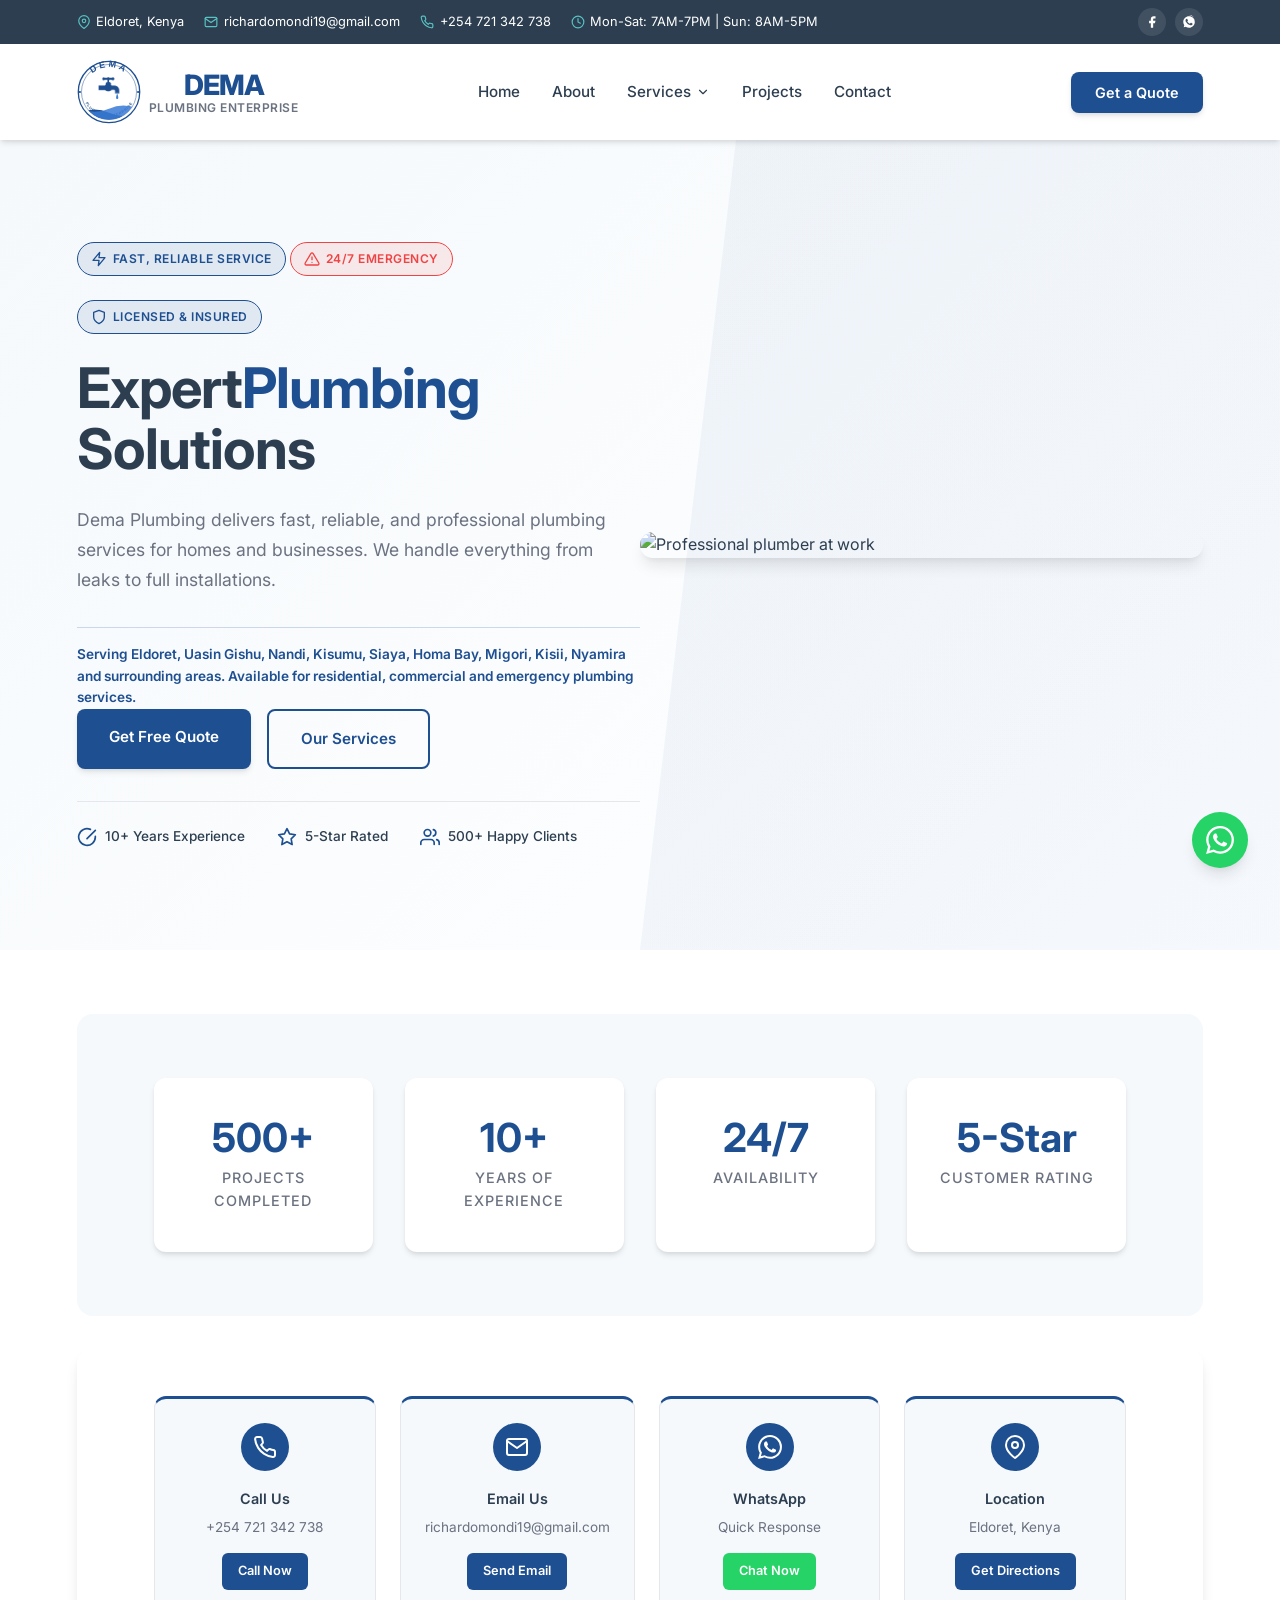
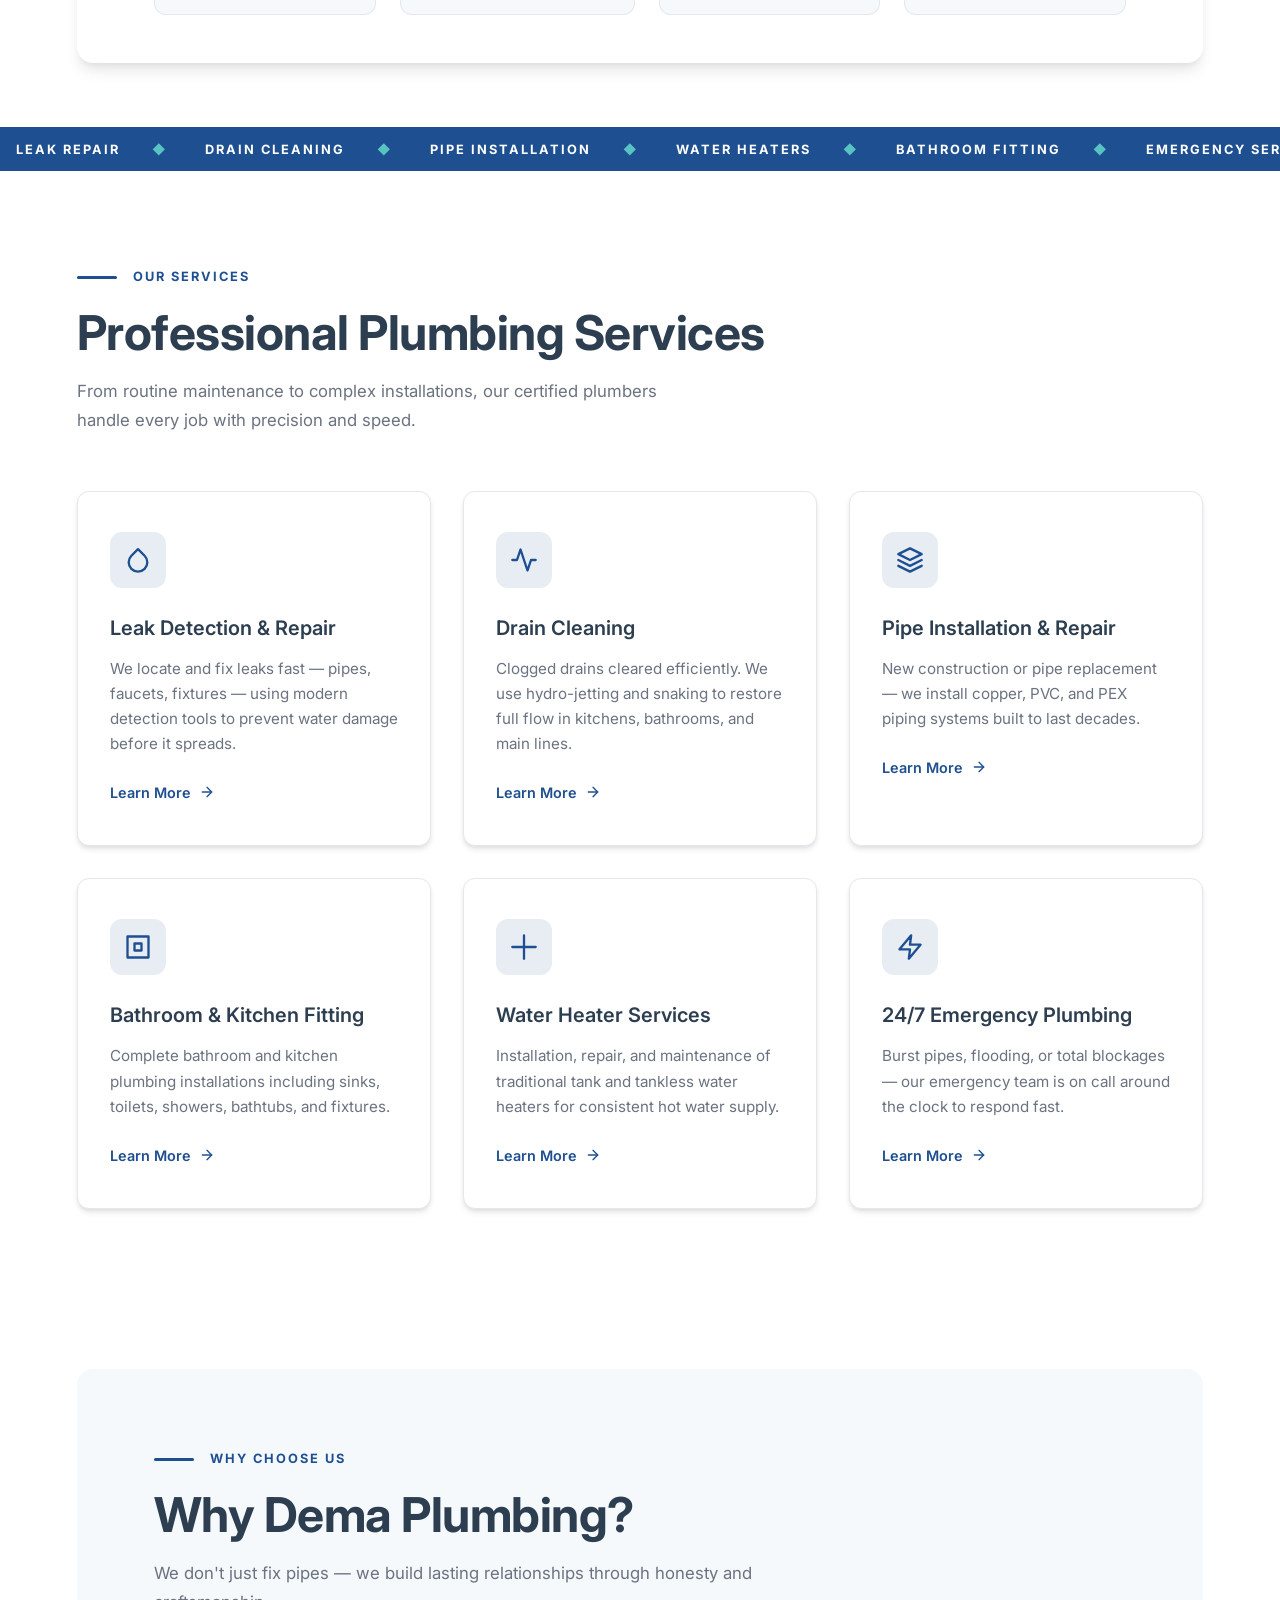
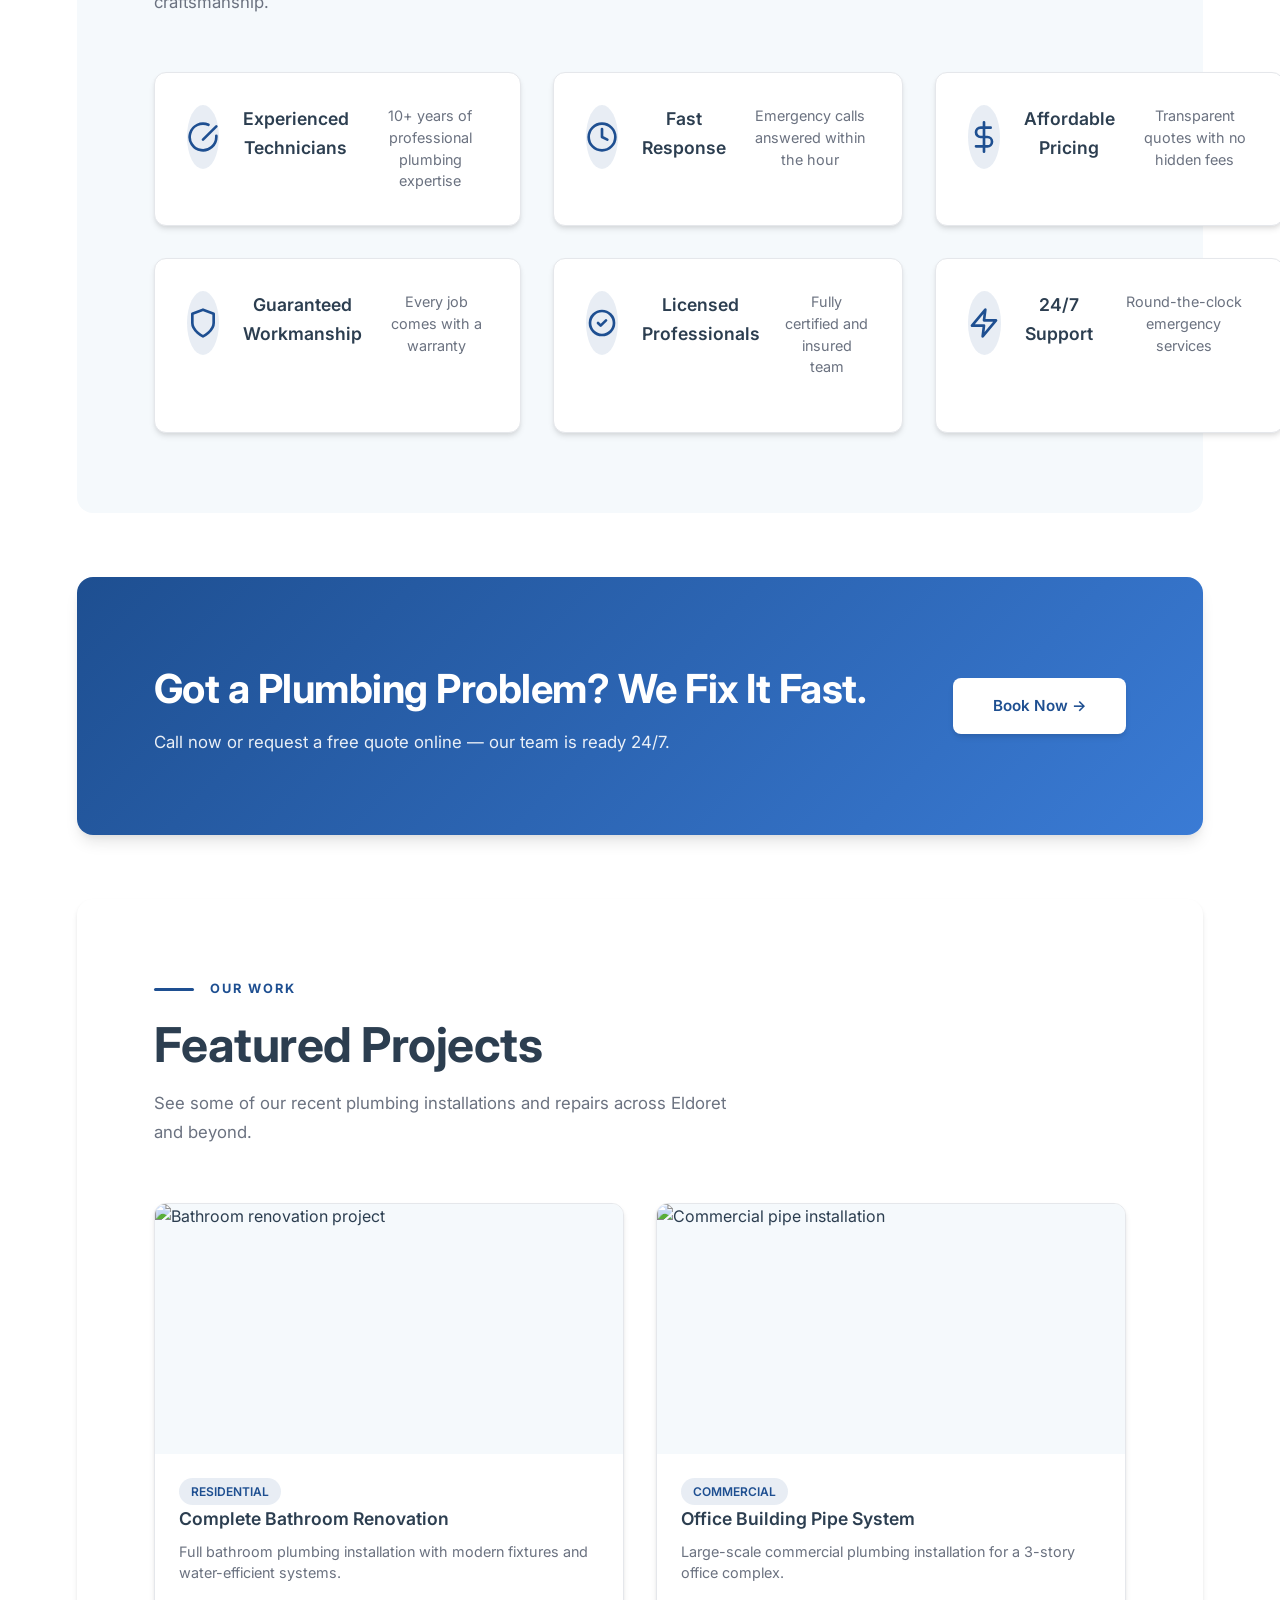
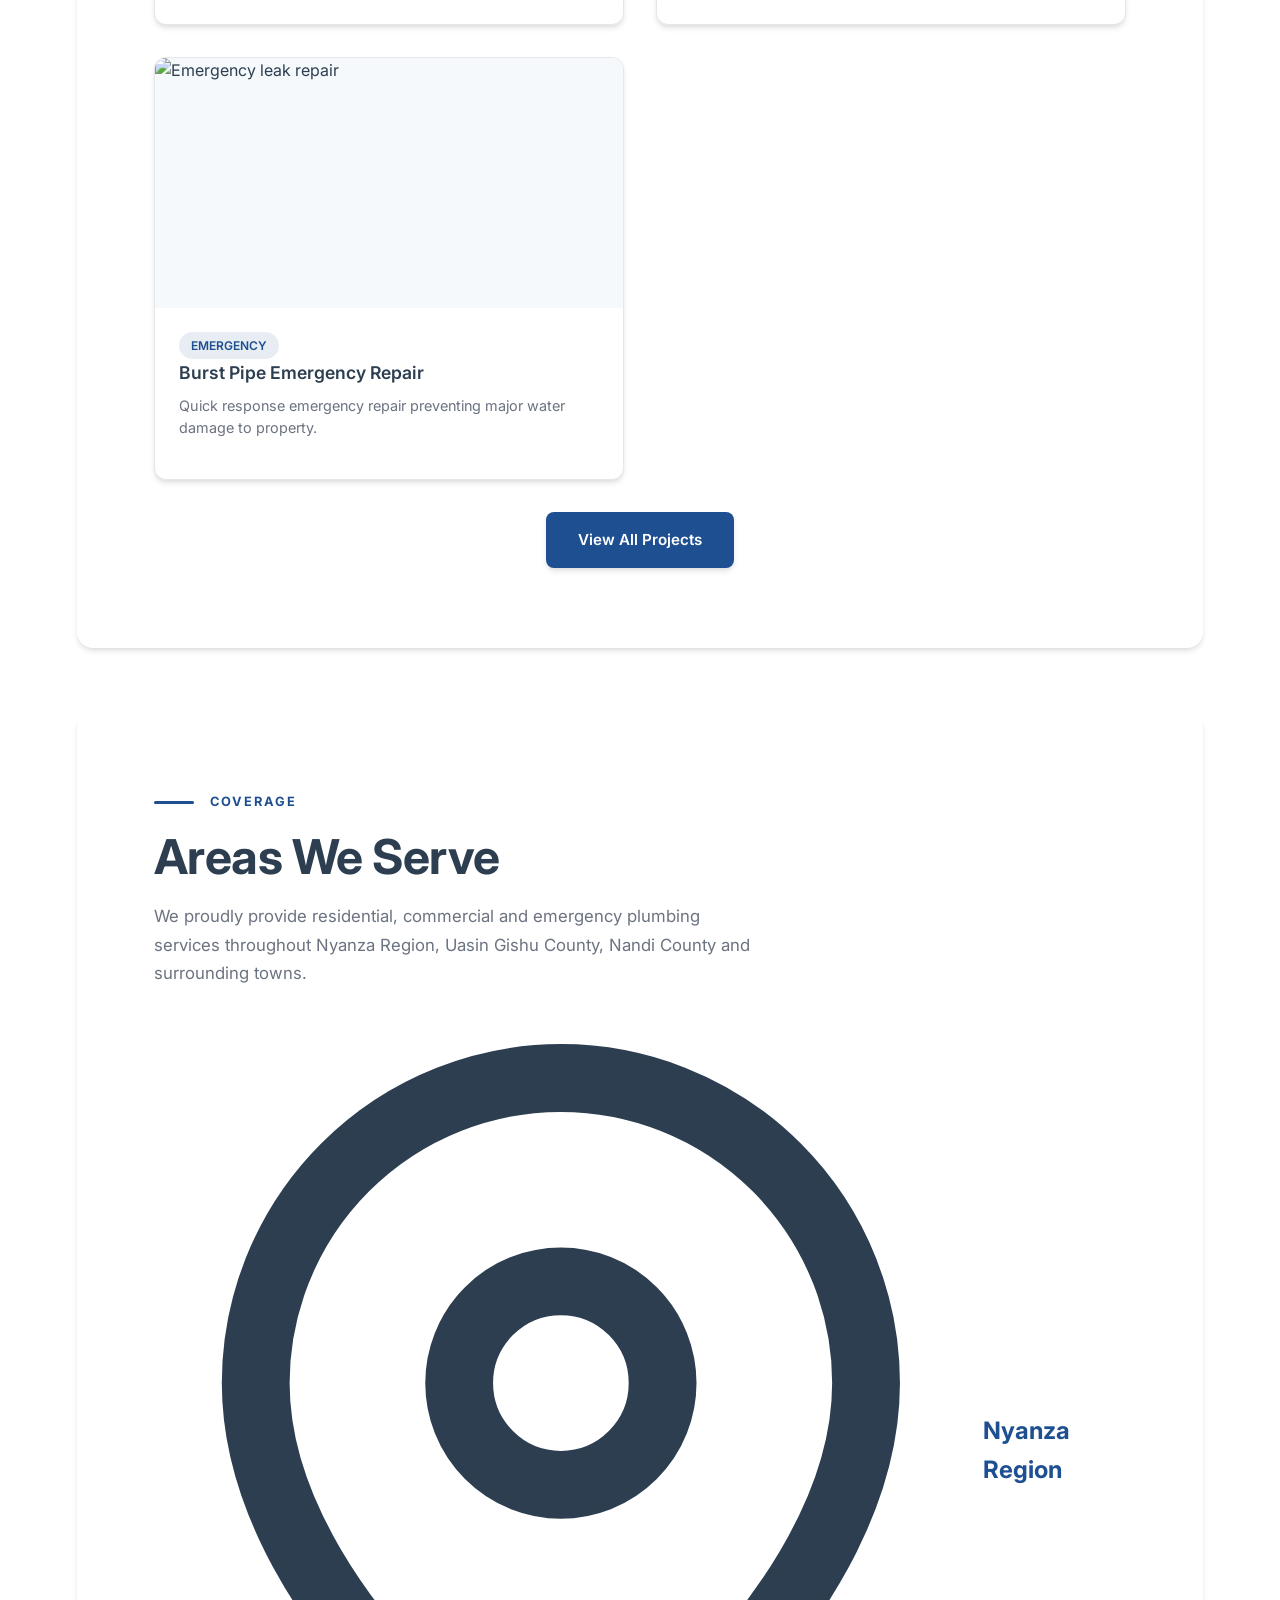
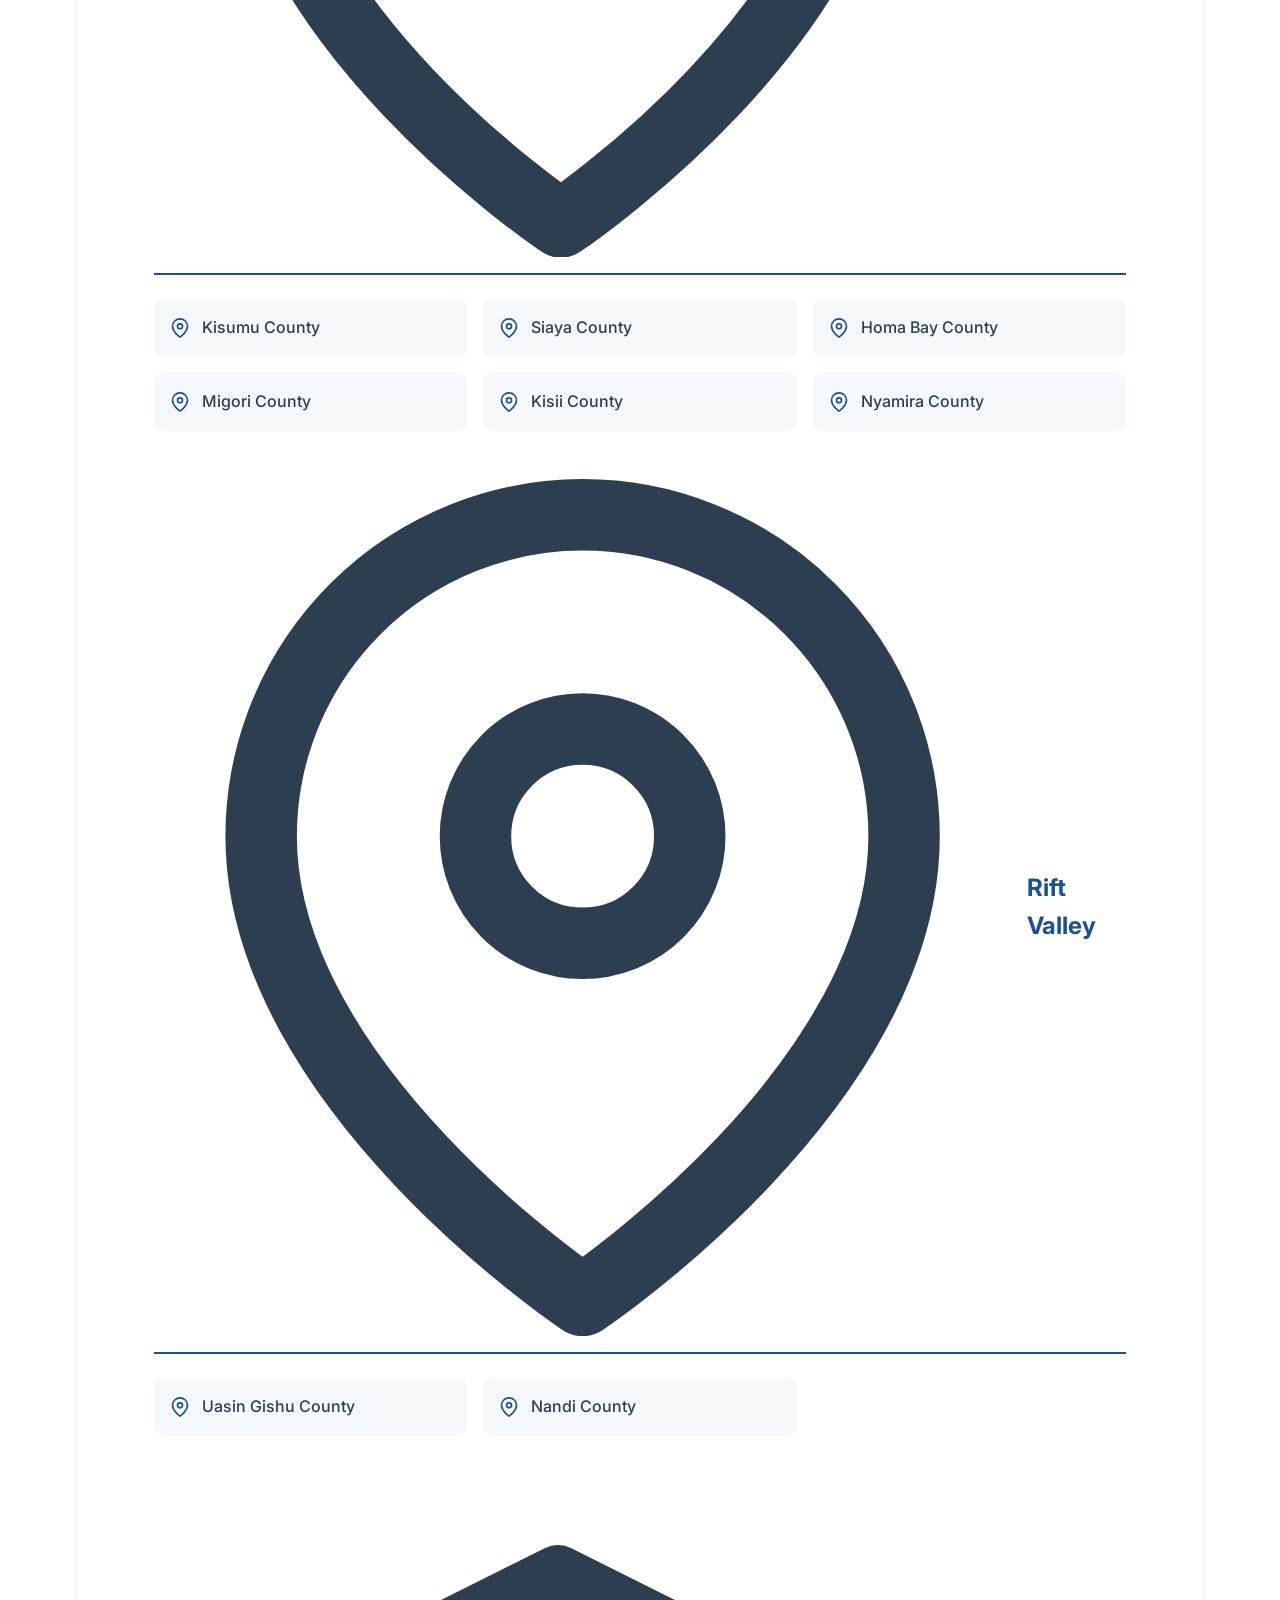
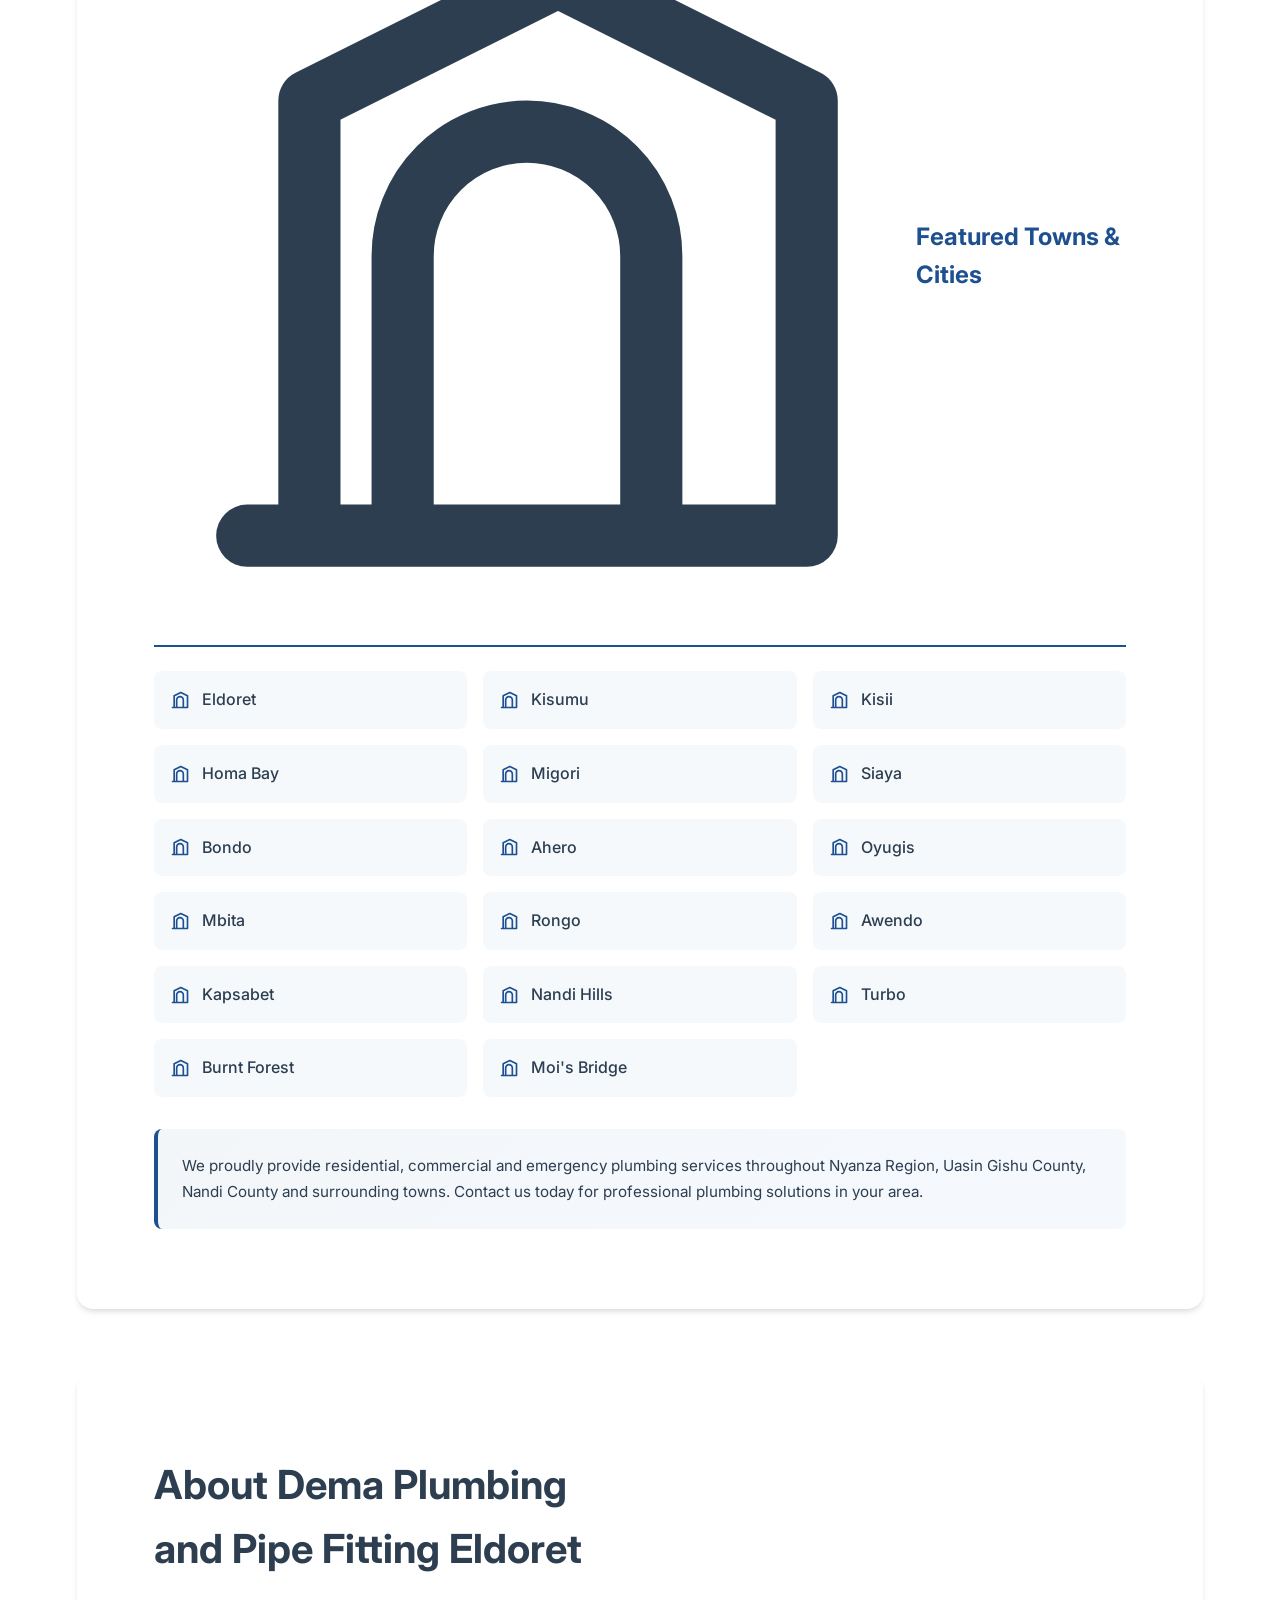
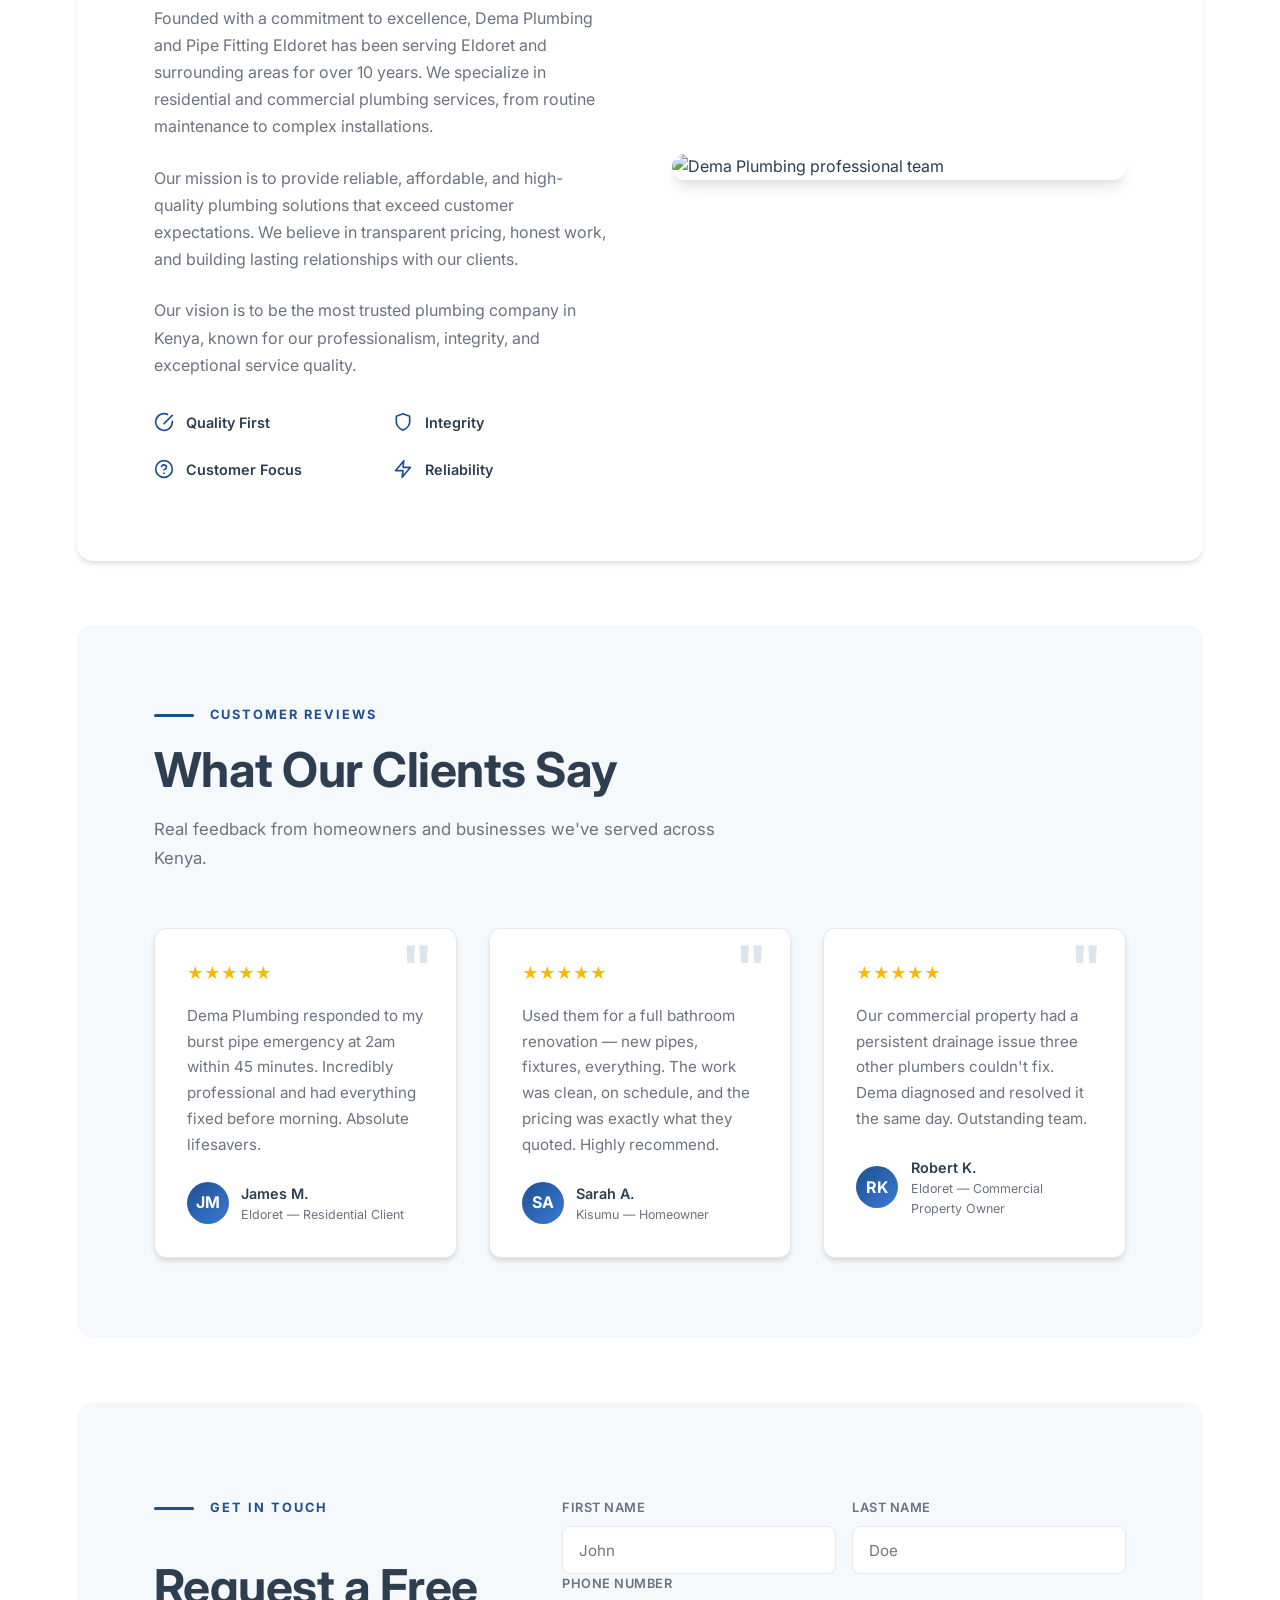
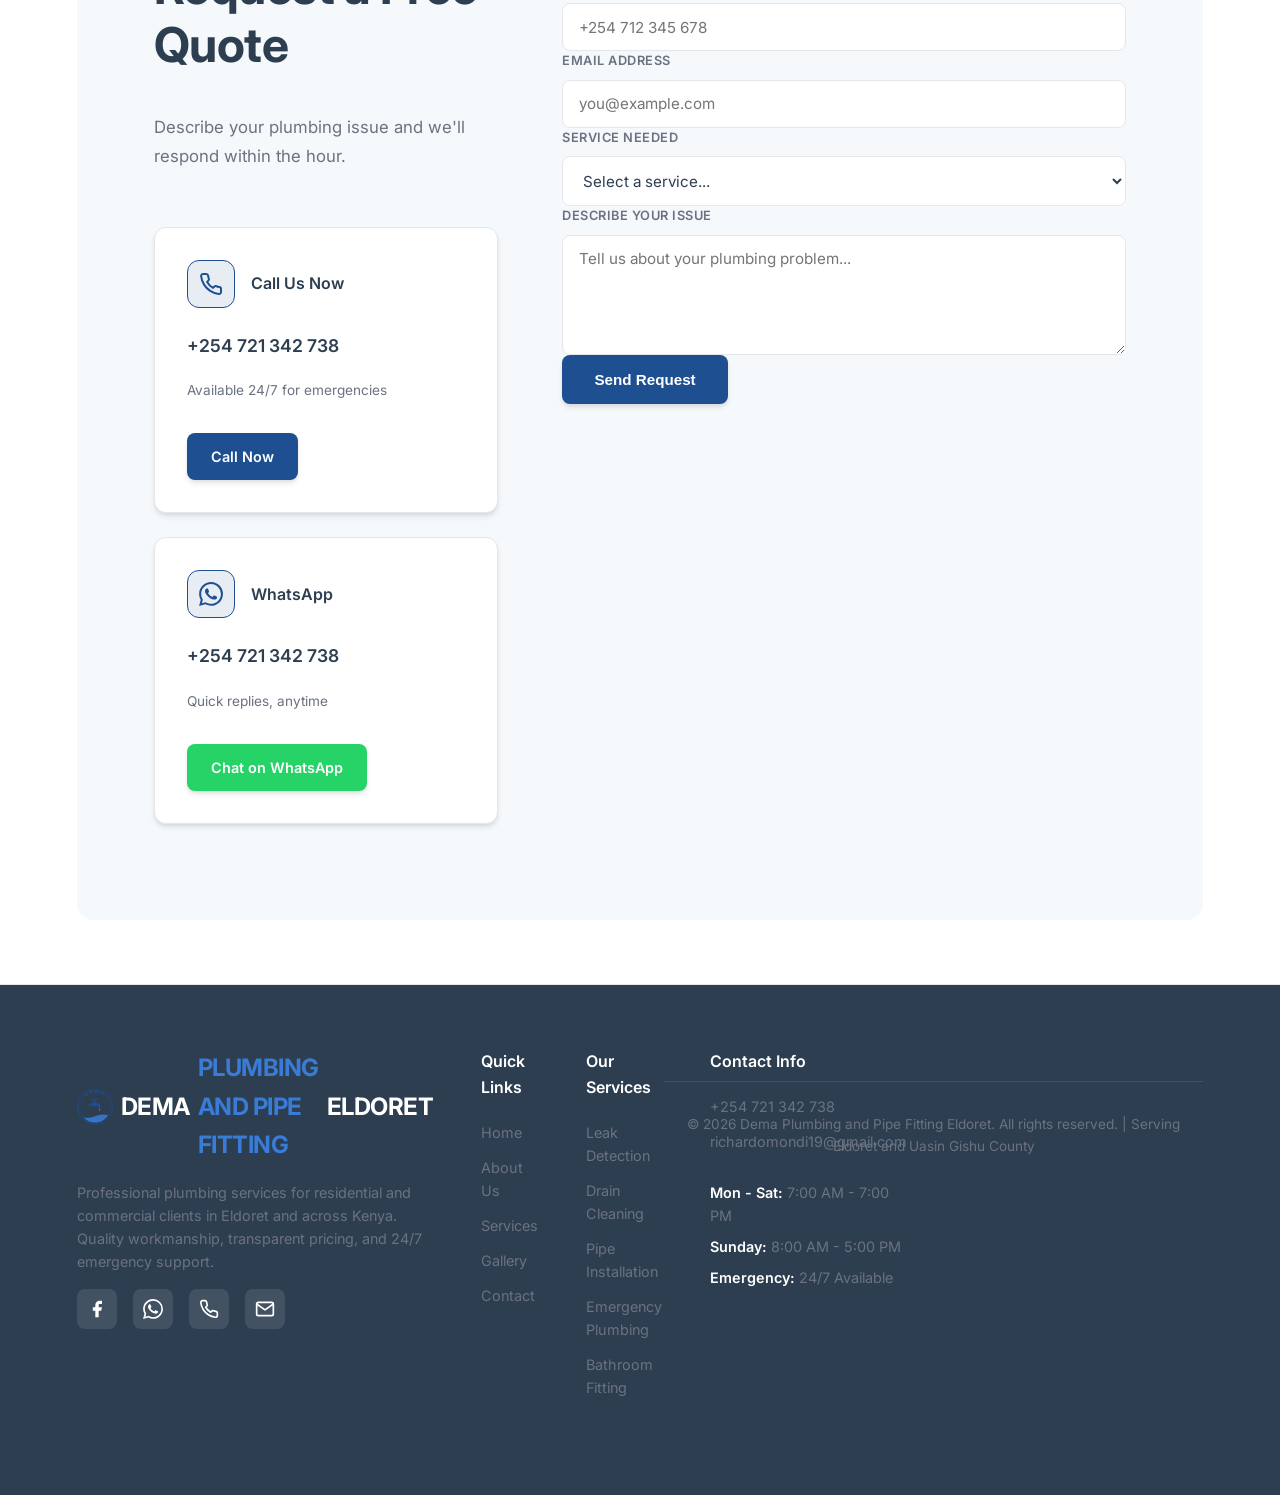
==== commit 054f55b0: "Standardize business name to Dema Plumbing and Pipe Fitting Eldoret, fix domain to demaplumbingeld.c" ====
--- a/index.html
+++ b/index.html
@@ -1,56 +1,60 @@
-﻿
+
 <!DOCTYPE html>
 <html lang="en">
 <head>
   <!-- Basic SEO -->
   <meta charset="UTF-8" />
   <meta name="viewport" content="width=device-width, initial-scale=1.0"/>
-  <title>Dema Plumbing - Expert Leak Detection, Drain Cleaning & 24/7 Emergency Services</title>
-  <meta name="description" content="Dema Plumbing Enterprise offers professional leak detection, drain cleaning, pipe installation, bathroom & kitchen fitting, water heater services, and 24/7 emergency plumbing in Kenya. Book a free quote today!">
+  <title>Dema Plumbing and Pipe Fitting Eldoret - Expert Leak Detection, Drain Cleaning & 24/7 Emergency Services</title>
+  <meta name="description" content="Dema Plumbing and Pipe Fitting Eldoret and Pipe Fitting Eldoret offers professional leak detection, drain cleaning, pipe installation, bathroom & kitchen fitting, water heater services, and 24/7 emergency plumbing in Kenya. Book a free quote today!">
   <meta name="keywords" content="plumbing, leak detection, drain cleaning, pipe installation, bathroom fitting, water heater, emergency plumbing, plumbing services, Eldoret plumbing, Kenyan plumber">
-  <link rel="canonical" href="https://www.demaplumbing.co.ke/">
+  <link rel="canonical" href="https://demaplumbingeld.co.ke/">
   
   <!-- Open Graph -->
   <meta property="og:title" content="Dema Plumbing - Expert Plumbing Services"/>
   <meta property="og:description" content="Professional leak detection, drain cleaning, pipe installation, and 24/7 emergency plumbing services in Kenya. Book a free quote today!"/>
-  <meta property="og:image" content="https://www.demaplumbing.co.ke/images/hero1.jpg"/>
-  <meta property="og:url" content="https://www.demaplumbing.co.ke/"/>
+  <meta property="og:image" content="https://demaplumbingeld.co.ke/images/hero1.jpg"/>
+  <meta property="og:url" content="https://demaplumbingeld.co.ke/"/>
   <meta property="og:type" content="website"/>
   
   <!-- Twitter Cards -->
   <meta name="twitter:card" content="summary_large_image">
   <meta name="twitter:title" content="Dema Plumbing - Expert Plumbing Services">
   <meta name="twitter:description" content="Professional leak detection, drain cleaning, pipe installation, and 24/7 emergency plumbing services in Kenya. Book a free quote today!">
-  <meta name="twitter:image" content="https://www.demaplumbing.co.ke/images/hero1.jpg">
+  <meta name="twitter:image" content="https://demaplumbingeld.co.ke/images/hero1.jpg">
   
   <!-- Structured Data (Local Business JSON-LD) -->
-  <script type="application/ld+json">
+    <script type="application/ld+json">
   {
     "@context": "https://schema.org",
     "@type": "Plumber",
-    "name": "Dema Plumbing Enterprise",
-    "image": "https://www.demaplumbing.co.ke/images/logo.png",
-    "url": "https://www.demaplumbing.co.ke/",
+    "name": "Dema Plumbing and Pipe Fitting Eldoret",
+    "image": "https://demaplumbingeld.co.ke/images/logo/logo.png",
+    "url": "https://demaplumbingeld.co.ke/",
     "telephone": "+254721342738",
     "email": "demaplumbingenterprise@gmail.com",
-    "description": "Professional leak detection, drain cleaning, pipe installation, bathroom & kitchen fitting, water heater services, and 24/7 emergency plumbing in Kenya.",
+    "priceRange": "}",
     "address": {
       "@type": "PostalAddress",
-      "streetAddress": "Eldoret",
       "addressLocality": "Eldoret",
       "addressRegion": "Uasin Gishu",
       "addressCountry": "KE"
     },
     "openingHoursSpecification": [
-      { "@type": "OpeningHoursSpecification", "dayOfWeek": ["Monday","Tuesday","Wednesday","Thursday","Friday","Saturday"], "opens": "07:00", "closes": "19:00" },
-      { "@type": "OpeningHoursSpecification", "dayOfWeek": ["Sunday"], "opens": "08:00", "closes": "17:00" }
+      {
+        "@type": "OpeningHoursSpecification",
+        "dayOfWeek": ["Monday","Tuesday","Wednesday","Thursday","Friday","Saturday"],
+        "opens": "07:00",
+        "closes": "19:00"
+      },
+      {
+        "@type": "OpeningHoursSpecification",
+        "dayOfWeek": "Sunday",
+        "opens": "08:00",
+        "closes": "17:00"
+      }
     ],
-    "geo": {
-      "@type": "GeoCoordinates",
-      "latitude": "0.5317",
-      "longitude": "35.2698"
-    },
-    "areaServed": ["Eldoret","Kisumu","Kisii","Homa Bay","Migori","Siaya","Kapsabet","Nandi Hills"]
+    "areaServed": ["Eldoret","Uasin Gishu","Kisumu","Kisii","Homa Bay","Migori","Siaya","Kapsabet","Nandi","Turbo"]
   }
   </script>
   
@@ -63,14 +67,14 @@
   <link rel="preload" href="https://fonts.googleapis.com/css2?family=Inter:wght@400;500;600;700&display=swap" as="style" onload="this.rel='stylesheet'">
   <noscript><link rel="stylesheet" href="https://fonts.googleapis.com/css2?family=Inter:wght@400;500;600;700&display=swap"></noscript>
   <!-- Manifest & Icons -->
-  <link rel="manifest" href="manifest.json">
-  <link rel="icon" href="images/icons/favicon.ico">
-  <link rel="icon" href="images/icons/favicon-32x32.png" sizes="32x32" type="image/png">
-  <link rel="icon" href="images/icons/favicon-16x16.png" sizes="16x16" type="image/png">
-  <link rel="apple-touch-icon" href="images/icons/apple-touch-icon.png">
+  <link rel="manifest" href="/manifest.json">
+  <link rel="icon" href="/images/icons/favicon.svg" type="image/svg+xml">
+  <link rel="icon" href="/images/icons/favicon-32x32.svg" sizes="32x32" type="image/svg+xml">
+  <link rel="icon" href="/images/icons/favicon-16x16.svg" sizes="16x16" type="image/svg+xml">
+  <link rel="apple-touch-icon" href="/images/icons/apple-touch-icon.svg">
   
   <!-- CSS -->
-  <link rel="stylesheet" href="css/styles.css" media="all">
+  <link rel="stylesheet" href="/css/styles.css" media="all">
 </head>
 <body>
   <!-- Skip navigation for accessibility -->
@@ -94,7 +98,7 @@
           <path d="M4 4h16c1.1 0 2 .9 2 2v12c0 1.1-.9 2-2 2H4c-1.1 0-2-.9-2-2V6c0-1.1.9-2 2-2z"/>
           <polyline points="22,6 12,13 2,6"/>
         </svg>
-        <span>demaplumbingenterprise@gmail.com</span>
+        <span>richardomondi19@gmail.com</span>
       </div>
       <div class="top-bar-item">
         <svg viewBox="0 0 24 24" fill="none" stroke="currentColor" stroke-width="2" stroke-linecap="round" stroke-linejoin="round">
@@ -112,6 +116,11 @@
     </div>
     <div class="top-bar-right">
       <div class="top-bar-social">
+        <a href="https://facebook.com/demaplumbing" target="_blank" aria-label="Facebook">
+          <svg viewBox="0 0 24 24" fill="currentColor">
+            <path d="M18 2h-3a5 5 0 0 0-5 5v3H7v4h3v8h4v-8h3l1-4h-4V7a1 1 0 0 1 1-1h3z"/>
+          </svg>
+        </a>
         <a href="https://wa.me/254721342738" target="_blank" aria-label="WhatsApp">
           <svg viewBox="0 0 24 24" fill="currentColor">
             <path d="M17.472 14.382c-.297-.149-1.758-.867-2.03-.967-.273-.099-.471-.148-.67.15-.197.297-.767.966-.94 1.164-.173.199-.347.223-.644.075-.297-.15-1.255-.463-2.39-1.475-.883-.788-1.48-1.761-1.653-2.059-.173-.297-.018-.458.13-.606.134-.133.298-.347.446-.52.149-.174.198-.298.298-.497.099-.198.05-.371-.025-.52-.075-.149-.669-1.612-.916-2.207-.242-.579-.487-.5-.669-.51-.173-.008-.371-.01-.57-.01-.198 0-.52.854-.792.372-.272.297-1.04 1.016-1.04 2.479 0 1.462 1.065 2.875 1.213 3.074.149.198 2.096 3.2 5.077 4.487.709.306 1.262.489 1.694.625.712.227 1.36.195 1.871.118.571-.085 1.758-.719 2.006-1.413.248-.694.248-1.289.173-1.413-.074-.124-.272-.198-.57-.347m-5.421 7.403h-.004a9.87 9.87 0 01-5.031-1.378l-.361-.214-3.741.982.998-3.648-.235-.374a9.86 9.86 0 01-1.51-5.26c.001-5.45 4.436-9.884 9.888-9.884 2.64 0 5.122 1.03 6.988 2.898a9.825 9.825 0 012.893 6.994c-.003 5.45-4.437 9.884-9.885 9.884m8.413-18.297A11.815 11.815 0 0012.05 0C5.495 0 .16 5.335.P157 11.892c0 2.096.547 4.142 1.588 5.945L.057 24l6.305-1.654a11.882 11.882 0 005.683 1.448h.005c6.554 0 11.89-5.335 11.893-11.893a11.821 11.821 0 00-3.48-8.413z"/>
@@ -124,29 +133,32 @@
   <!-- NAV -->
   <nav>
     <div class="logo">
-      <img src="images/logo/logo.png" alt="Dema Plumbing Enterprise Logo" width="64" height="64">
+      <img src="/images/logo/logo.svg" alt="Dema Plumbing and Pipe Fitting Eldoret Logo" width="64" height="64">
+      <div class="logo-text">
+        <span class="logo-dema">DEMA</span>
+        <span class="logo-subtitle">Plumbing Enterprise</span>
+      </div>
     </div>
     <ul class="nav-links">
-      <li><a href="index.html" class="active">Home</a></li>
-      <li><a href="about/index.html">About</a></li>
+      <li><a href="/index.html" class="active">Home</a></li>
+      <li><a href="/about/index.html">About</a></li>
       <li class="nav-dropdown">
-        <a href="services/index.html">
+        <a href="/services/index.html">
           Services
           <svg viewBox="0 0 24 24" fill="none" stroke="currentColor" stroke-width="2" stroke-linecap="round" stroke-linejoin="round">
             <polyline points="6 9 12 15 18 9"/>
           </svg>
         </a>
         <div class="dropdown-menu">
-          <a href="services/index.html">All Services</a>
-          <a href="services/leak-detection/index.html">Leak Detection</a>
-          <a href="services/drain-cleaning/index.html">Drain Cleaning</a>
-          <a href="services/pipe-installation/index.html">Pipe Installation</a>
-          <a href="services/emergency-plumbing/index.html">Emergency Plumbing</a>
+          <a href="/services/index.html">All Services</a>
+          <a href="/services/leak-detection/index.html">Leak Detection</a>
+          <a href="/services/drain-cleaning/index.html">Drain Cleaning</a>
+          <a href="/services/pipe-installation/index.html">Pipe Installation</a>
+          <a href="/services/emergency-plumbing/index.html">Emergency Plumbing</a>
         </div>
       </li>
-      <li><a href="gallery.html">Projects</a></li>
-      <li><a href="contact/index.html">Contact</a></li>
-      <li class="nav-mobile-cta"><button class="nav-cta" onclick="document.getElementById('contact').scrollIntoView({behavior:'smooth'})">Get a Quote</button></li>
+      <li><a href="/gallery.html">Projects</a></li>
+      <li><a href="/contact/index.html">Contact</a></li>
     </ul>
     <button class="nav-cta" onclick="document.getElementById('contact').scrollIntoView({behavior:'smooth'})" aria-label="Get a free quote">Get a Quote</button>
   </nav>
@@ -182,7 +194,7 @@
       <div class="hero-service-line">Serving Eldoret, Uasin Gishu, Nandi, Kisumu, Siaya, Homa Bay, Migori, Kisii, Nyamira and surrounding areas. Available for residential, commercial and emergency plumbing services.</div>
       <div class="hero-btns">
         <a href="#contact" class="btn-primary">Get Free Quote</a>
-        <a href="services/index.html" class="btn-outline">Our Services</a>
+        <a href="/services/index.html" class="btn-outline">Our Services</a>
       </div>
       <div class="hero-trust">
         <div class="trust-item">
@@ -210,7 +222,7 @@
       </div>
     </div>
     <div class="hero-img">
-      <img src="images/hero/hero-plumber-at-work.webp" alt="Dema Plumbing technician inspecting a completed solar water heater installation." loading="lazy" style="width:100%; height:auto; display:block;">
+      <img src="/images/hero1.jpg" alt="Professional plumber at work" loading="lazy" style="width:100%; height:auto; display:block;">
     </div>
   </section>
 
@@ -255,8 +267,8 @@
           </svg>
         </div>
         <h4>Email Us</h4>
-        <p>demaplumbingenterprise@gmail.com</p>
-        <a href="mailto:demaplumbingenterprise@gmail.com" class="quick-contact-btn">Send Email</a>
+        <p>richardomondi19@gmail.com</p>
+        <a href="mailto:richardomondi19@gmail.com" class="quick-contact-btn">Send Email</a>
       </div>
       <div class="quick-contact-card">
         <div class="quick-contact-icon">
@@ -318,7 +330,7 @@
         </div>
         <h3>Leak Detection & Repair</h3>
         <p>We locate and fix leaks fast — pipes, faucets, fixtures — using modern detection tools to prevent water damage before it spreads.</p>
-        <a href="services/leak-detection/index.html" class="service-learn-more">
+        <a href="/services/leak-detection/index.html" class="service-learn-more">
           Learn More
           <svg viewBox="0 0 24 24" fill="none" stroke="currentColor" stroke-width="2" stroke-linecap="round" stroke-linejoin="round">
             <line x1="5" y1="12" x2="19" y2="12"/>
@@ -334,7 +346,7 @@
         </div>
         <h3>Drain Cleaning</h3>
         <p>Clogged drains cleared efficiently. We use hydro-jetting and snaking to restore full flow in kitchens, bathrooms, and main lines.</p>
-        <a href="services/drain-cleaning/index.html" class="service-learn-more">
+        <a href="/services/drain-cleaning/index.html" class="service-learn-more">
           Learn More
           <svg viewBox="0 0 24 24" fill="none" stroke="currentColor" stroke-width="2" stroke-linecap="round" stroke-linejoin="round">
             <line x1="5" y1="12" x2="19" y2="12"/>
@@ -350,7 +362,7 @@
         </div>
         <h3>Pipe Installation & Repair</h3>
         <p>New construction or pipe replacement — we install copper, PVC, and PEX piping systems built to last decades.</p>
-        <a href="services/pipe-installation/index.html" class="service-learn-more">
+        <a href="/services/pipe-installation/index.html" class="service-learn-more">
           Learn More
           <svg viewBox="0 0 24 24" fill="none" stroke="currentColor" stroke-width="2" stroke-linecap="round" stroke-linejoin="round">
             <line x1="5" y1="12" x2="19" y2="12"/>
@@ -366,7 +378,7 @@
         </div>
         <h3>Bathroom & Kitchen Fitting</h3>
         <p>Complete bathroom and kitchen plumbing installations including sinks, toilets, showers, bathtubs, and fixtures.</p>
-        <a href="services/bathroom-kitchen-fitting/index.html" class="service-learn-more">
+        <a href="/services/bathroom-fitting/index.html" class="service-learn-more">
           Learn More
           <svg viewBox="0 0 24 24" fill="none" stroke="currentColor" stroke-width="2" stroke-linecap="round" stroke-linejoin="round">
             <line x1="5" y1="12" x2="19" y2="12"/>
@@ -382,7 +394,7 @@
         </div>
         <h3>Water Heater Services</h3>
         <p>Installation, repair, and maintenance of traditional tank and tankless water heaters for consistent hot water supply.</p>
-        <a href="services/water-heaters/index.html" class="service-learn-more">
+        <a href="/services/water-heater/index.html" class="service-learn-more">
           Learn More
           <svg viewBox="0 0 24 24" fill="none" stroke="currentColor" stroke-width="2" stroke-linecap="round" stroke-linejoin="round">
             <line x1="5" y1="12" x2="19" y2="12"/>
@@ -398,7 +410,7 @@
         </div>
         <h3>24/7 Emergency Plumbing</h3>
         <p>Burst pipes, flooding, or total blockages — our emergency team is on call around the clock to respond fast.</p>
-        <a href="services/emergency-plumbing/index.html" class="service-learn-more">
+        <a href="/services/emergency-plumbing/index.html" class="service-learn-more">
           Learn More
           <svg viewBox="0 0 24 24" fill="none" stroke="currentColor" stroke-width="2" stroke-linecap="round" stroke-linejoin="round">
             <line x1="5" y1="12" x2="19" y2="12"/>
@@ -512,9 +524,39 @@
     <p class="section-sub">See some of our recent plumbing installations and repairs across Eldoret and beyond.</p>
     
     <div class="projects-grid">
+      <div class="project-card">
+        <div class="project-image">
+          <img src="/images/project1.jpg" alt="Bathroom renovation project" loading="lazy">
+        </div>
+        <div class="project-content">
+          <span class="project-badge">Residential</span>
+          <h4>Complete Bathroom Renovation</h4>
+          <p>Full bathroom plumbing installation with modern fixtures and water-efficient systems.</p>
+        </div>
+      </div>
+      <div class="project-card">
+        <div class="project-image">
+          <img src="/images/project2.jpg" alt="Commercial pipe installation" loading="lazy">
+        </div>
+        <div class="project-content">
+          <span class="project-badge">Commercial</span>
+          <h4>Office Building Pipe System</h4>
+          <p>Large-scale commercial plumbing installation for a 3-story office complex.</p>
+        </div>
+      </div>
+      <div class="project-card">
+        <div class="project-image">
+          <img src="/images/project3.jpg" alt="Emergency leak repair" loading="lazy">
+        </div>
+        <div class="project-content">
+          <span class="project-badge">Emergency</span>
+          <h4>Burst Pipe Emergency Repair</h4>
+          <p>Quick response emergency repair preventing major water damage to property.</p>
+        </div>
+      </div>
     </div>
     <div style="text-align: center; margin-top: 2rem;">
-      <a href="gallery.html" class="btn-primary">View All Projects</a>
+      <a href="/gallery.html" class="btn-primary">View All Projects</a>
     </div>
   </section>
 
@@ -728,8 +770,8 @@
   <section class="about-section">
     <div class="about-grid">
       <div class="about-content">
-        <h2>About Dema Plumbing Enterprise</h2>
-        <p>Founded with a commitment to excellence, Dema Plumbing Enterprise has been serving Eldoret and surrounding areas for over 10 years. We specialize in residential and commercial plumbing services, from routine maintenance to complex installations.</p>
+        <h2>About Dema Plumbing and Pipe Fitting Eldoret</h2>
+        <p>Founded with a commitment to excellence, Dema Plumbing and Pipe Fitting Eldoret has been serving Eldoret and surrounding areas for over 10 years. We specialize in residential and commercial plumbing services, from routine maintenance to complex installations.</p>
         <p>Our mission is to provide reliable, affordable, and high-quality plumbing solutions that exceed customer expectations. We believe in transparent pricing, honest work, and building lasting relationships with our clients.</p>
         <p>Our vision is to be the most trusted plumbing company in Kenya, known for our professionalism, integrity, and exceptional service quality.</p>
         
@@ -764,7 +806,7 @@
         </div>
       </div>
       <div class="about-image">
-        <img src="images/team/dema-team-1.jpg" alt="Dema Plumbing professional team" loading="lazy">
+        <img src="/images/about-team.jpg" alt="Dema Plumbing professional team" loading="lazy">
       </div>
     </div>
   </section>
@@ -845,7 +887,7 @@
 
     <!-- CONTACT FORM -->
     <div class="contact-form">
-      <form action="https://formsubmit.co/demaplumbingenterprise@gmail.com" method="POST" id="contactForm" novalidate>
+      <form action="https://formsubmit.co/richardomondi19@gmail.com" method="POST" id="contactForm" novalidate>
         <input type="hidden" name="_subject" value="New Quote Request — Dema Plumbing">
         <input type="hidden" name="_captcha" value="false">
         <div class="form-row">
@@ -900,11 +942,16 @@
     <div class="footer-grid">
       <div>
         <div class="footer-logo">
-          <img src="images/logo/logo.png" alt="Dema Plumbing Enterprise Logo" width="36" height="36">
-          DEMA <span>PLUMBING</span> ENTERPRISE
+          <img src="/images/logo/logo.svg" alt="Dema Plumbing and Pipe Fitting Eldoret Logo" width="36" height="36">
+          DEMA <span>PLUMBING AND PIPE FITTING</span> ELDORET
         </div>
         <div class="footer-copy">Professional plumbing services for residential and commercial clients in Eldoret and across Kenya. Quality workmanship, transparent pricing, and 24/7 emergency support.</div>
         <div class="footer-social">
+          <a href="https://facebook.com/demaplumbing" target="_blank" aria-label="Facebook">
+            <svg viewBox="0 0 24 24" fill="currentColor">
+              <path d="M18 2h-3a5 5 0 0 0-5 5v3H7v4h3v8h4v-8h3l1-4h-4V7a1 1 0 0 1 1-1h3z"/>
+            </svg>
+          </a>
           <a href="https://wa.me/254721342738" target="_blank" aria-label="WhatsApp">
             <svg viewBox="0 0 24 24" fill="currentColor">
               <path d="M17.472 14.382c-.297-.149-1.758-.867-2.03-.967-.273-.099-.471-.148-.67.15-.197.297-.767.966-.94 1.164-.173.199-.347.223-.644.075-.297-.15-1.255-.463-2.39-1.475-.883-.788-1.48-1.761-1.653-2.059-.173-.297-.018-.458.13-.606.134-.133.298-.347.446-.52.149-.174.198-.298.298-.497.099-.198.05-.371-.025-.52-.075-.149-.669-1.612-.916-2.207-.242-.579-.487-.5-.669-.51-.173-.008-.371-.01-.57-.01-.198 0-.52.074-.792.372-.272.297-1.04 1.016-1.04 2.479 0 1.462 1.065 2.875 1.213 3.074.149.198 2.096 3.2 5.077 4.487.709.306 1.262.489 1.694.625.712.227 1.36.195 1.871.118.571-.085 1.758-.719 2.006-1.413.248-.694.248-1.289.173-1.413-.074-.124-.272-.198-.57-.347m-5.421 7.403h-.004a9.87 9.87 0 01-5.031-1.378l-.361-.214-3.741.982.998-3.648-.235-.374a9.86 9.86 0 01-1.51-5.26c.001-5.45 4.436-9.884 9.888-9.884 2.64 0 5.122 1.03 6.988 2.898a9.825 9.825 0 012.893 6.994c-.003 5.45-4.437 9.884-9.885 9.884m8.413-18.297A11.815 11.815 0 0012.05 0C5.495 0 .16 5.335.157 11.892c0 2.096.547 4.142 1.588 5.945L.057 24l6.305-1.654a11.882 11.882 0 005.683 1.448h.005c6.554 0 11.89-5.335 11.893-11.893a11.821 11.821 0 00-3.48-8.413z"/>
@@ -915,7 +962,7 @@
               <path d="M22 16.92v3a2 2 0 0 1-2.18 2 19.79 19.79 0 0 1-8.63-3.07 19.5 19.5 0 0 1-6-6 19.79 19.79 0 0 1-3.07-8.67A2 2 0 0 1 4.11 2h3a2 2 0 0 1 2 1.72 12.84 12.84 0 0 0 .7 2.81 2 2 0 0 1-.45 2.11L8.09 9.91a16 16 0 0 0 6 6l1.27-1.27a2 2 0 0 1 2.11-.45 12.84 12.84 0 0 0 2.81.7A2 2 0 0 1 22 16.92z"/>
             </svg>
           </a>
-          <a href="mailto:demaplumbingenterprise@gmail.com" aria-label="Email Us">
+          <a href="mailto:richardomondi19@gmail.com" aria-label="Email Us">
             <svg viewBox="0 0 24 24" fill="none" stroke="currentColor" stroke-width="2" stroke-linecap="round" stroke-linejoin="round">
               <path d="M4 4h16c1.1 0 2 .9 2 2v12c0 1.1-.9 2-2 2H4c-1.1 0-2-.9-2-2V6c0-1.1.9-2 2-2z"/>
               <polyline points="22,6 12,13 2,6"/>
@@ -925,24 +972,24 @@
       </div>
       <div class="footer-links">
         <h4>Quick Links</h4>
-        <a href="index.html" class="active">Home</a>
-        <a href="about/index.html">About Us</a>
-        <a href="services/index.html">Services</a>
-        <a href="gallery.html">Gallery</a>
-        <a href="contact/index.html">Contact</a>
+        <a href="/index.html" class="active">Home</a>
+        <a href="/about/index.html">About Us</a>
+        <a href="/services/index.html">Services</a>
+        <a href="/gallery.html">Gallery</a>
+        <a href="/contact/index.html">Contact</a>
       </div>
       <div class="footer-links">
         <h4>Our Services</h4>
-        <a href="services/leak-detection/index.html">Leak Detection</a>
-        <a href="services/drain-cleaning/index.html">Drain Cleaning</a>
-        <a href="services/pipe-installation/index.html">Pipe Installation</a>
-        <a href="services/emergency-plumbing/index.html">Emergency Plumbing</a>
-        <a href="services/bathroom-kitchen-fitting/index.html">Bathroom Fitting</a>
+        <a href="/services/leak-detection/index.html">Leak Detection</a>
+        <a href="/services/drain-cleaning/index.html">Drain Cleaning</a>
+        <a href="/services/pipe-installation/index.html">Pipe Installation</a>
+        <a href="/services/emergency-plumbing/index.html">Emergency Plumbing</a>
+        <a href="/services/bathroom-fitting/index.html">Bathroom Fitting</a>
       </div>
       <div class="footer-links">
         <h4>Contact Info</h4>
         <a href="tel:+254721342738">+254 721 342 738</a>
-        <a href="mailto:demaplumbingenterprise@gmail.com">demaplumbingenterprise@gmail.com</a>
+        <a href="mailto:richardomondi19@gmail.com">richardomondi19@gmail.com</a>
         <div class="footer-working-hours">
           <p><strong>Mon - Sat:</strong> 7:00 AM - 7:00 PM</p>
           <p><strong>Sunday:</strong> 8:00 AM - 5:00 PM</p>
@@ -951,7 +998,7 @@
       </div>
     </div>
     <div class="footer-bottom">
-      <p>© 2026 Dema Plumbing Enterprise. All rights reserved. | Serving Eldoret and Uasin Gishu County</p>
+      <p>© 2026 Dema Plumbing and Pipe Fitting Eldoret. All rights reserved. | Serving Eldoret and Uasin Gishu County</p>
     </div>
   </footer>
 
@@ -962,8 +1009,7 @@
     </svg>
   </a>
 
-  <script src="js/gallery-data.js"></script>
-  <script src="js/main.js" defer></script>
+  <script src="/js/main.js" defer></script>
   <script>
     // Home page contact form
     const homeForm = document.getElementById('contactForm');
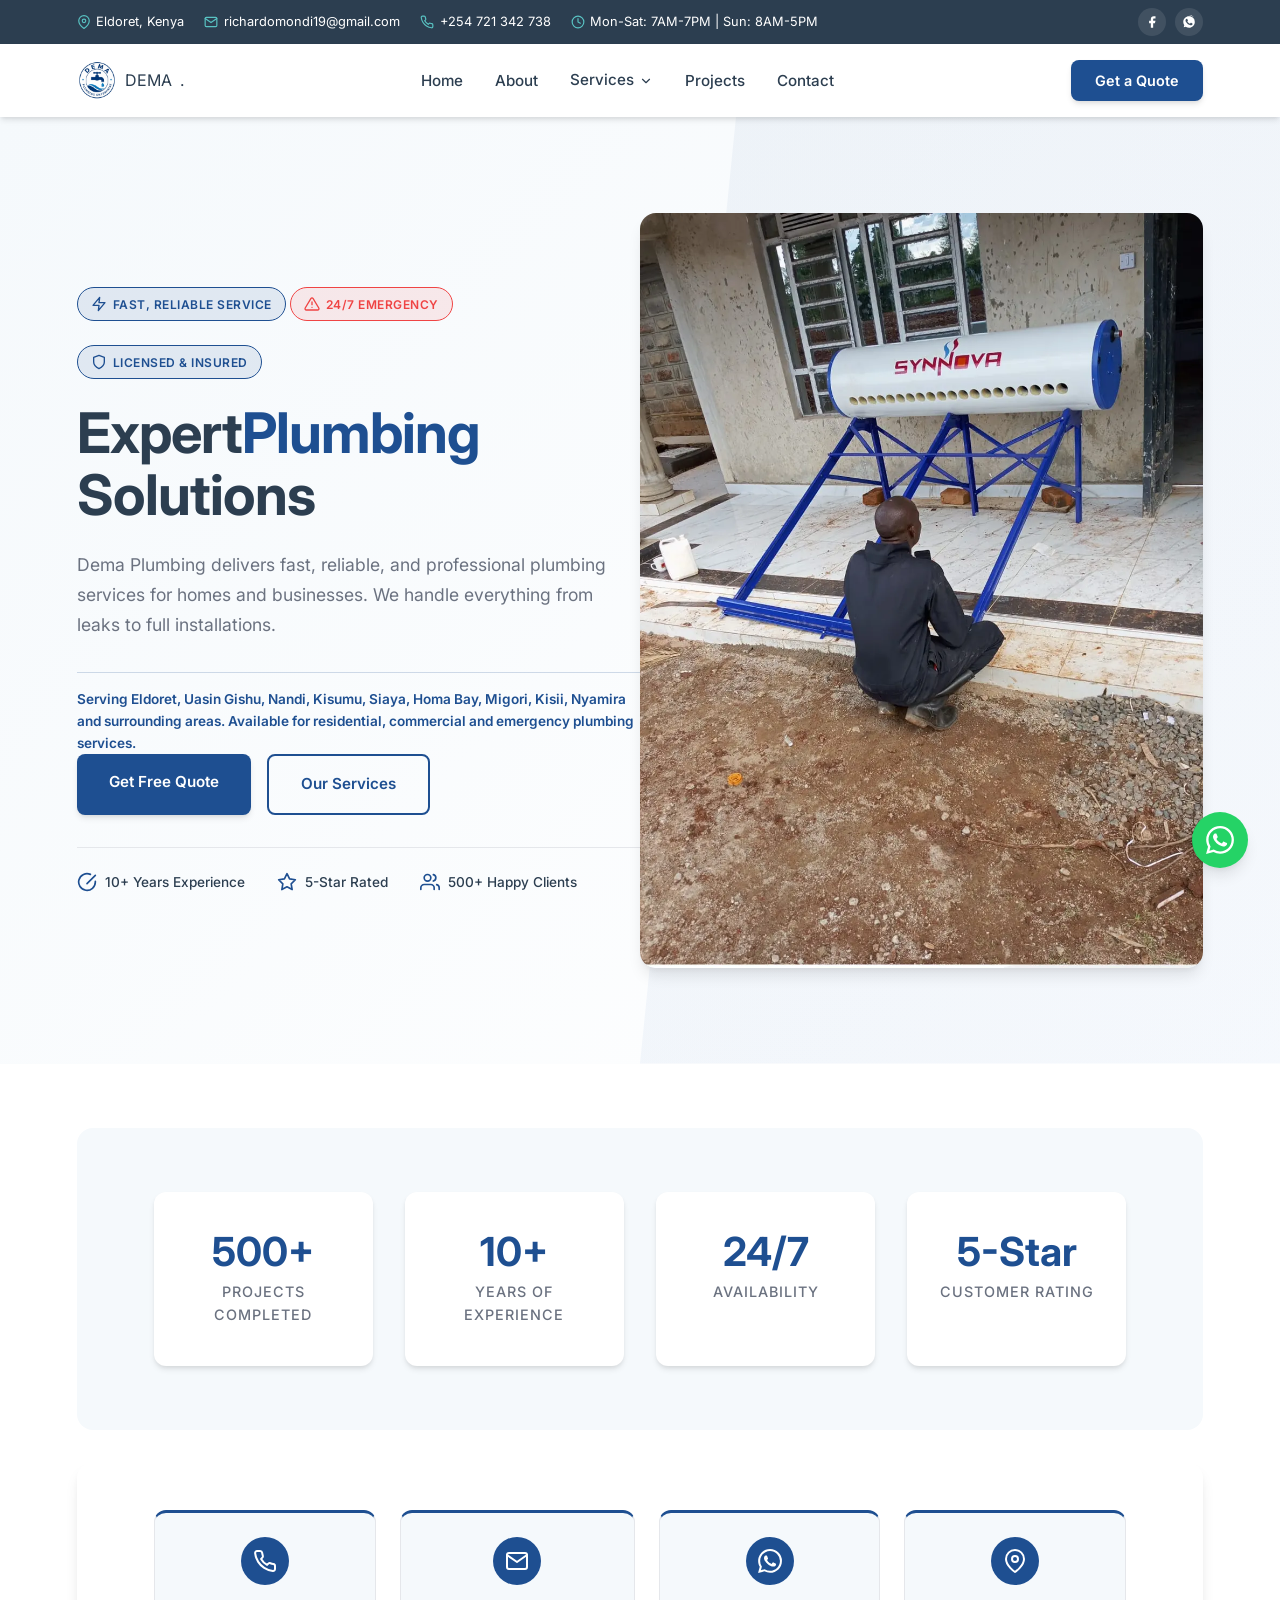
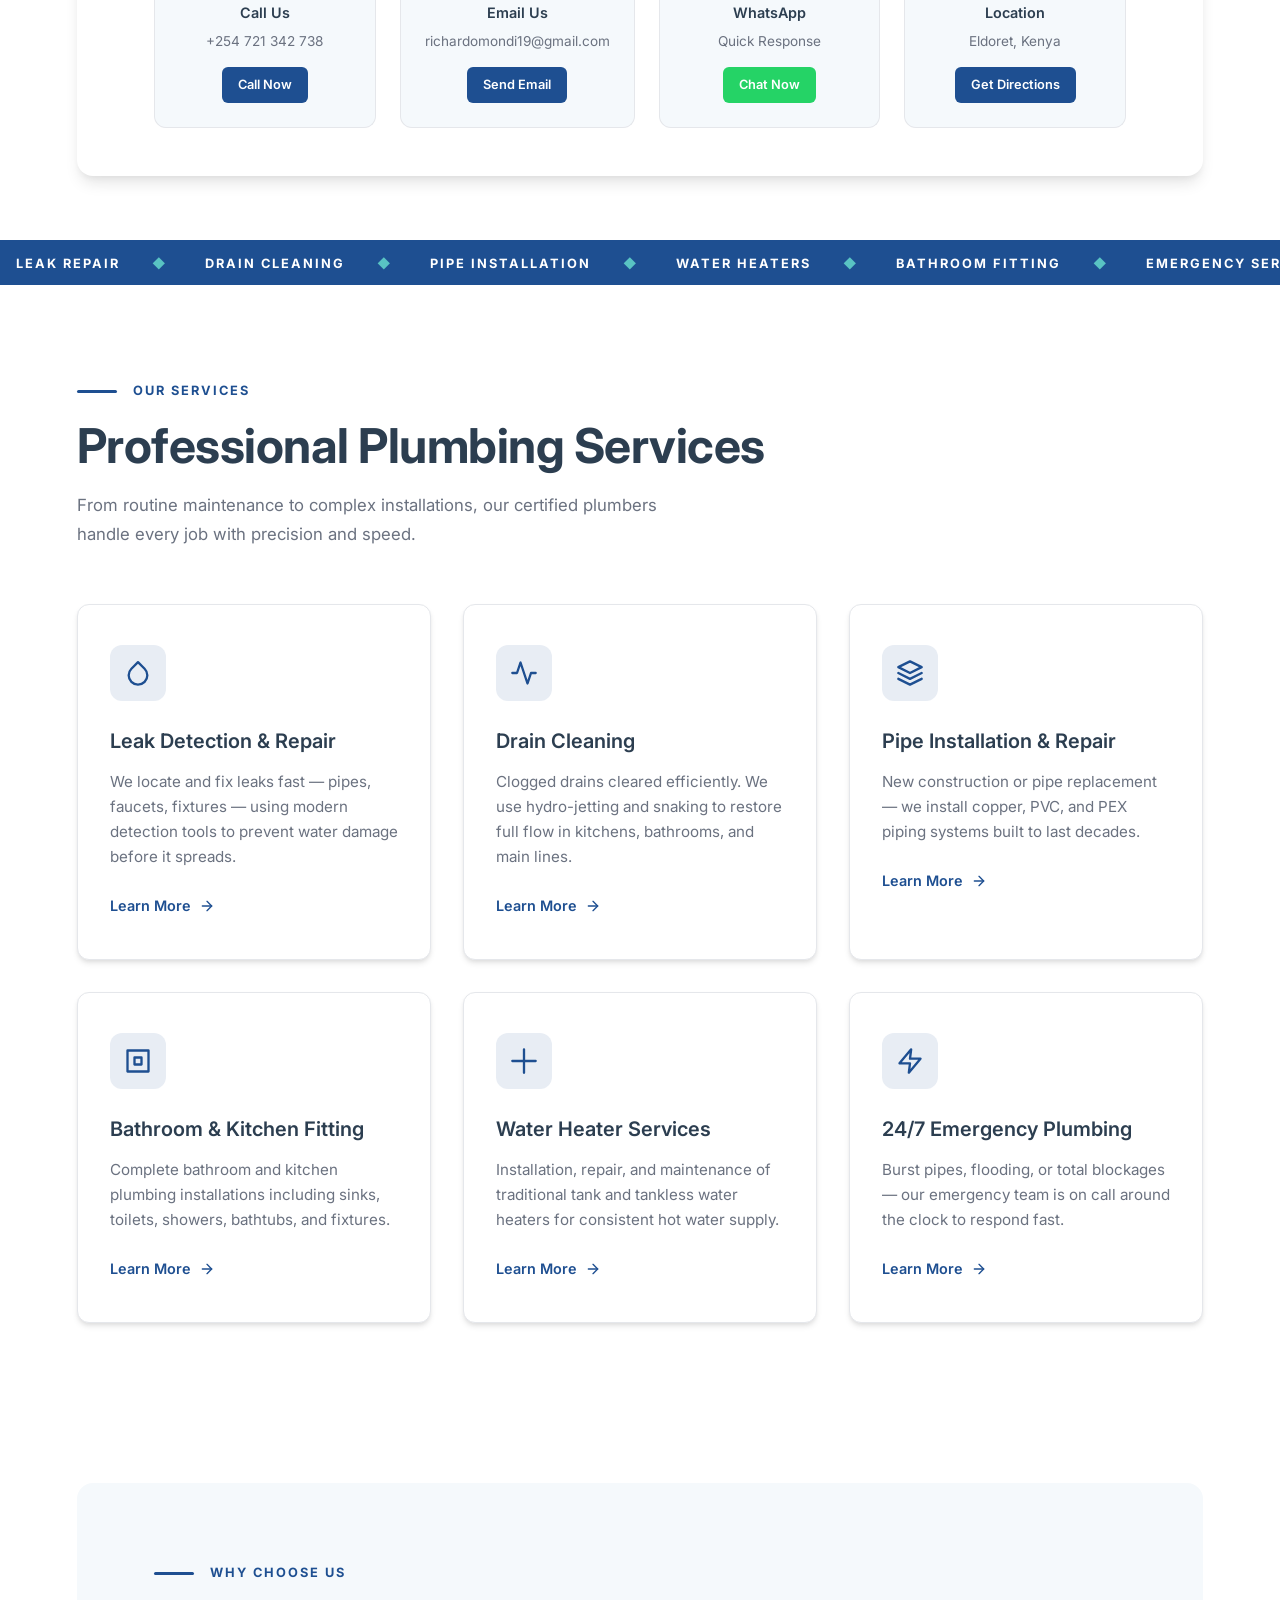
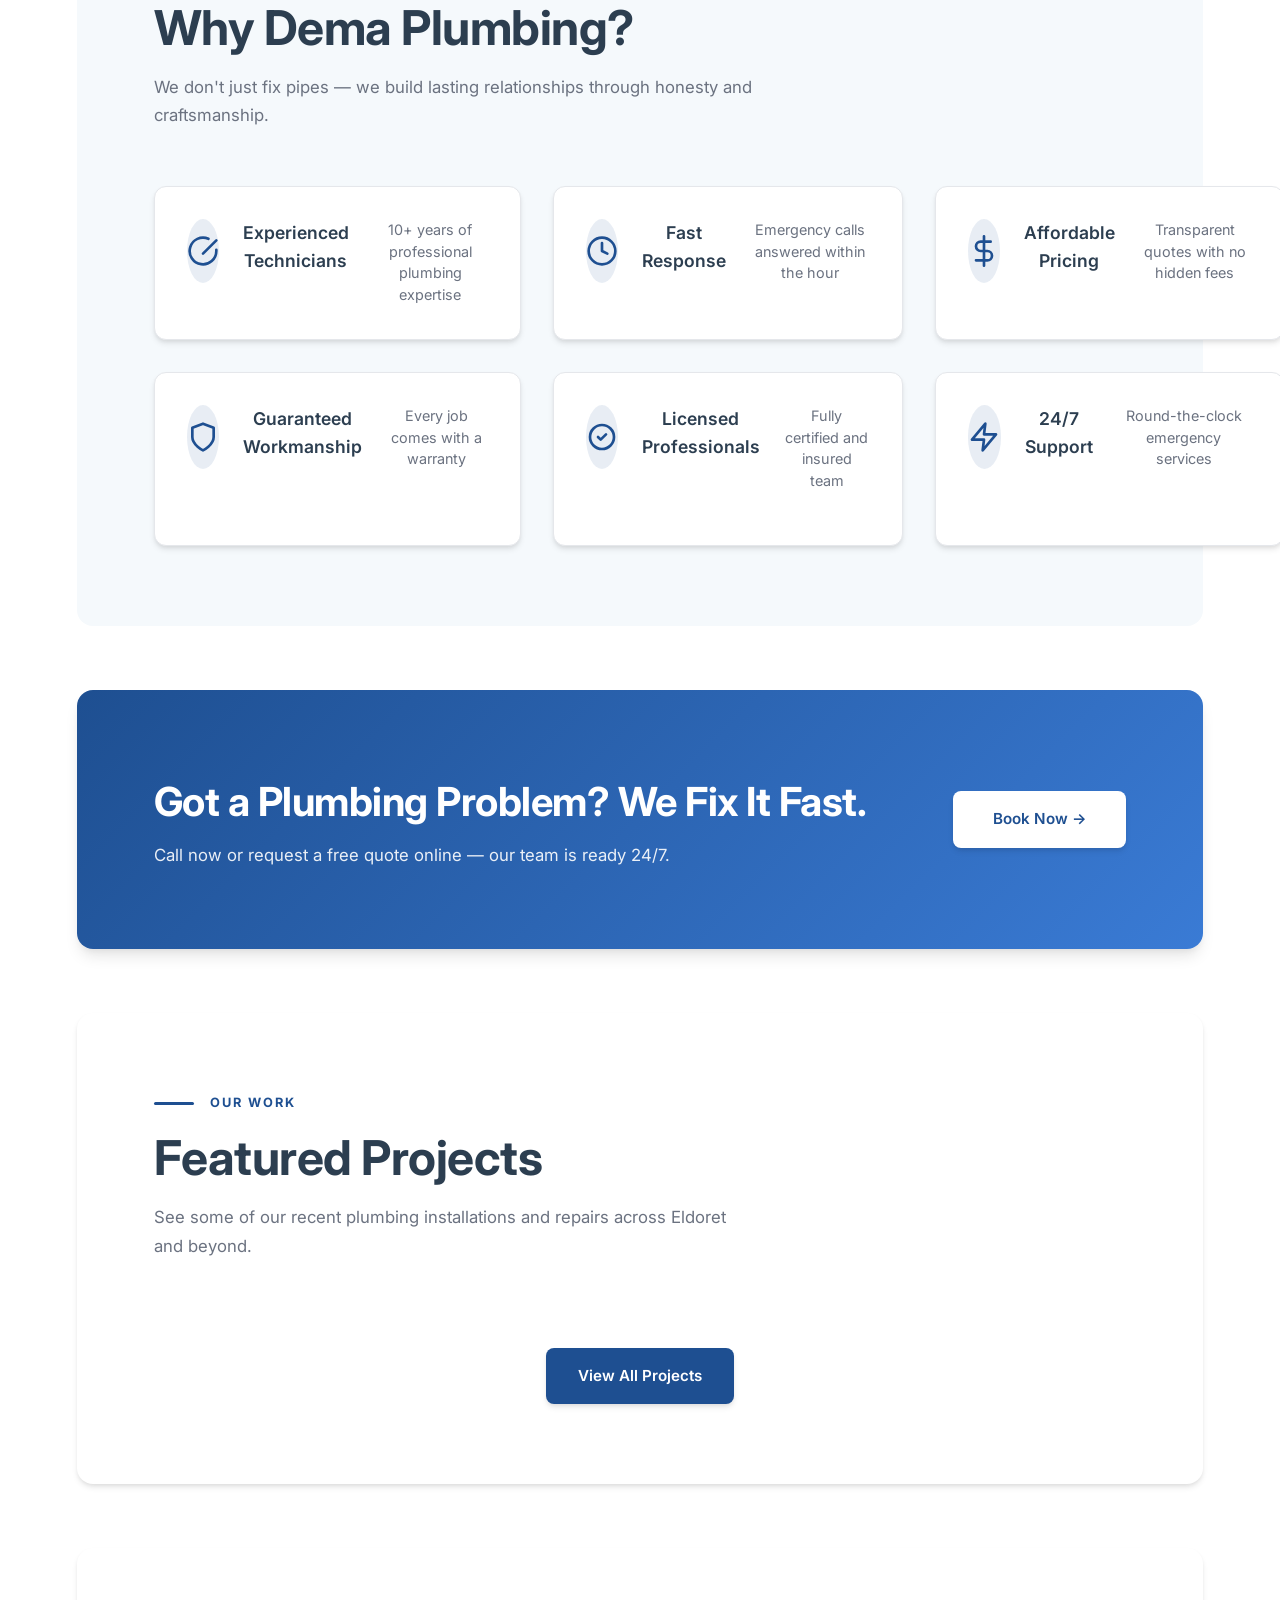
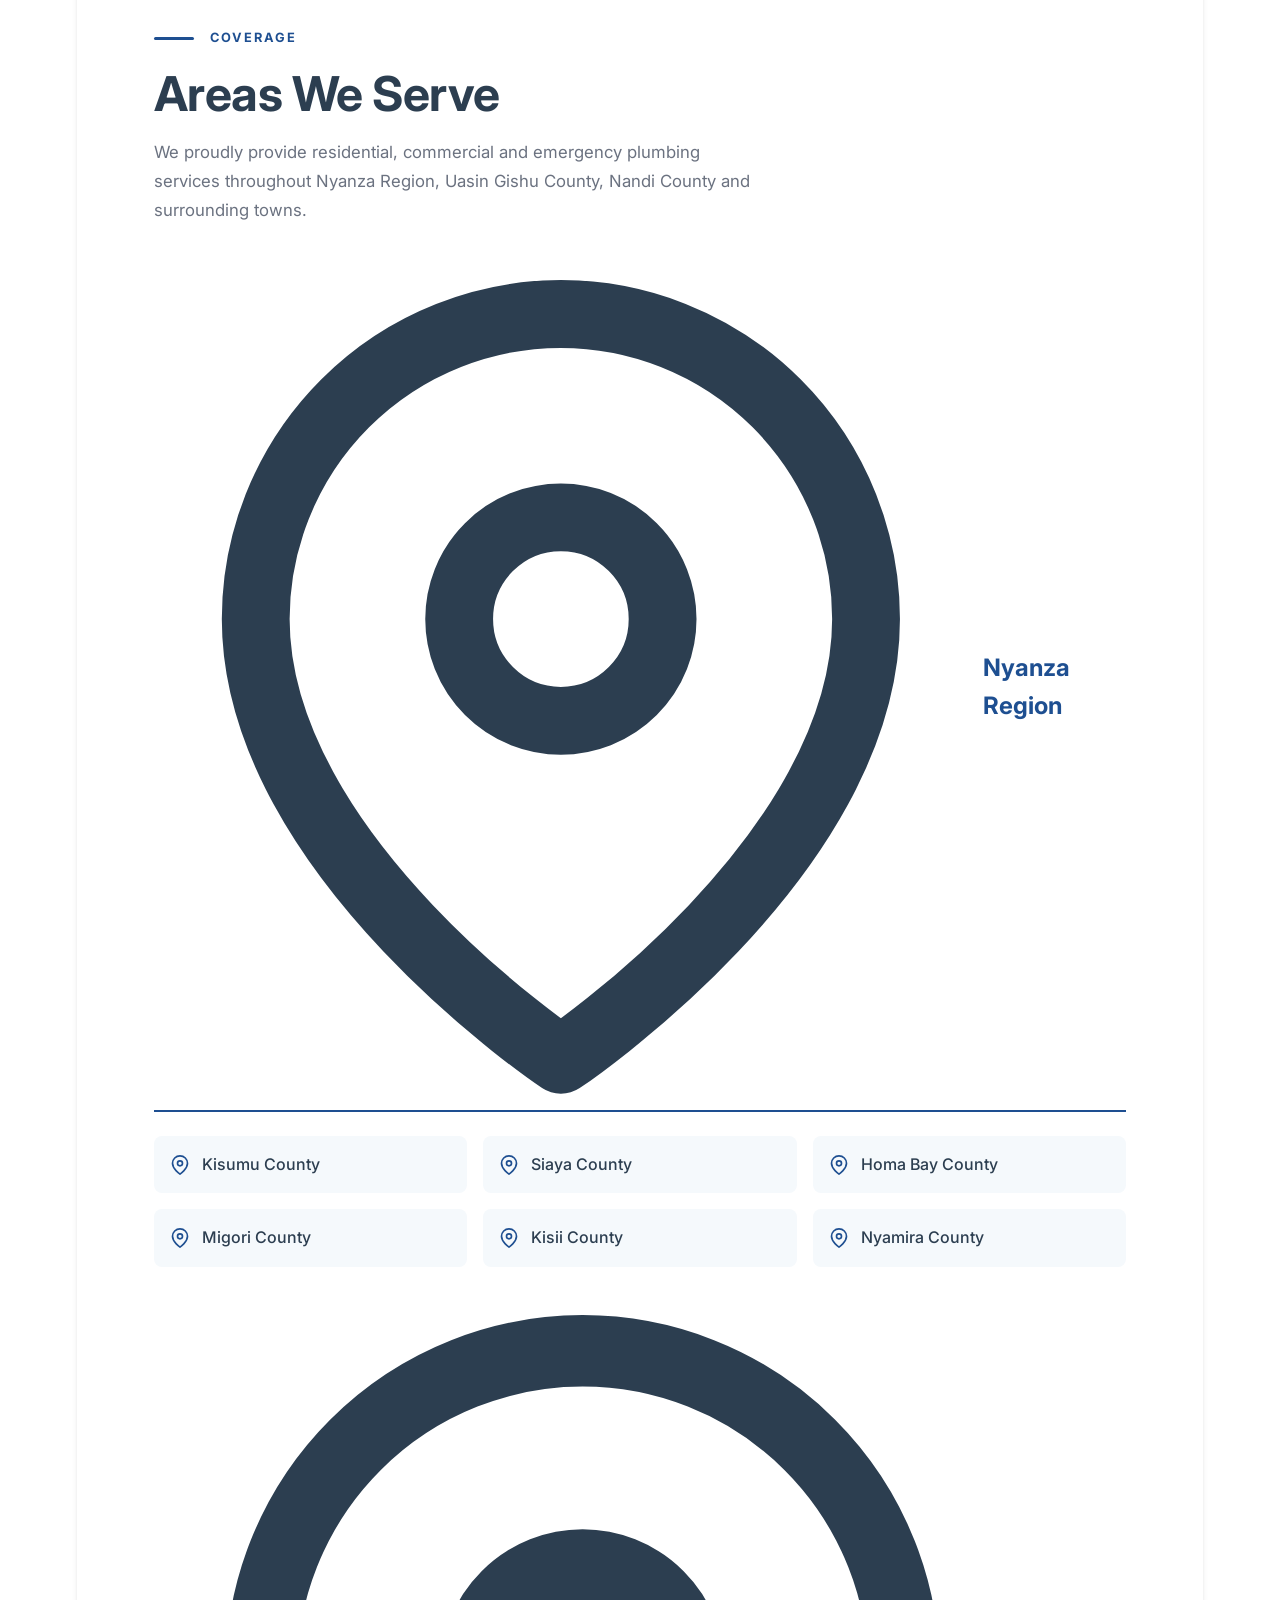
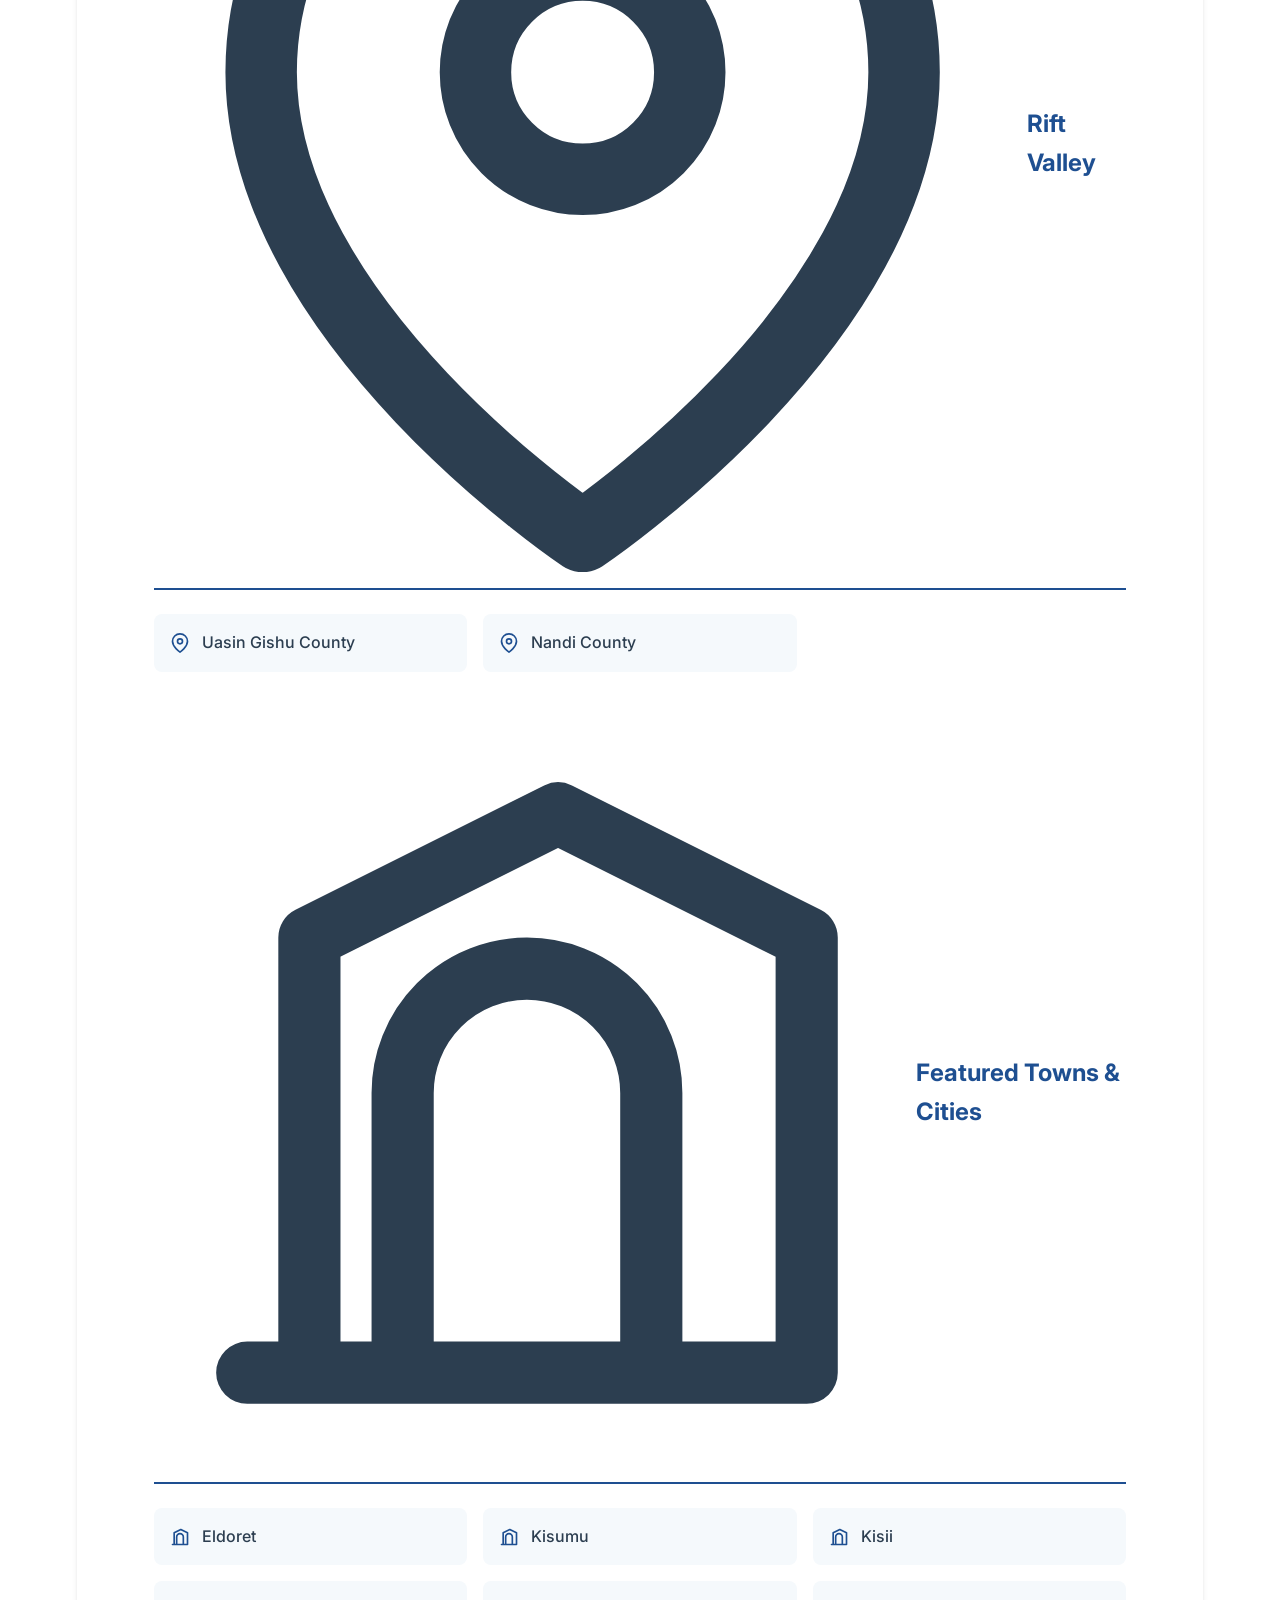
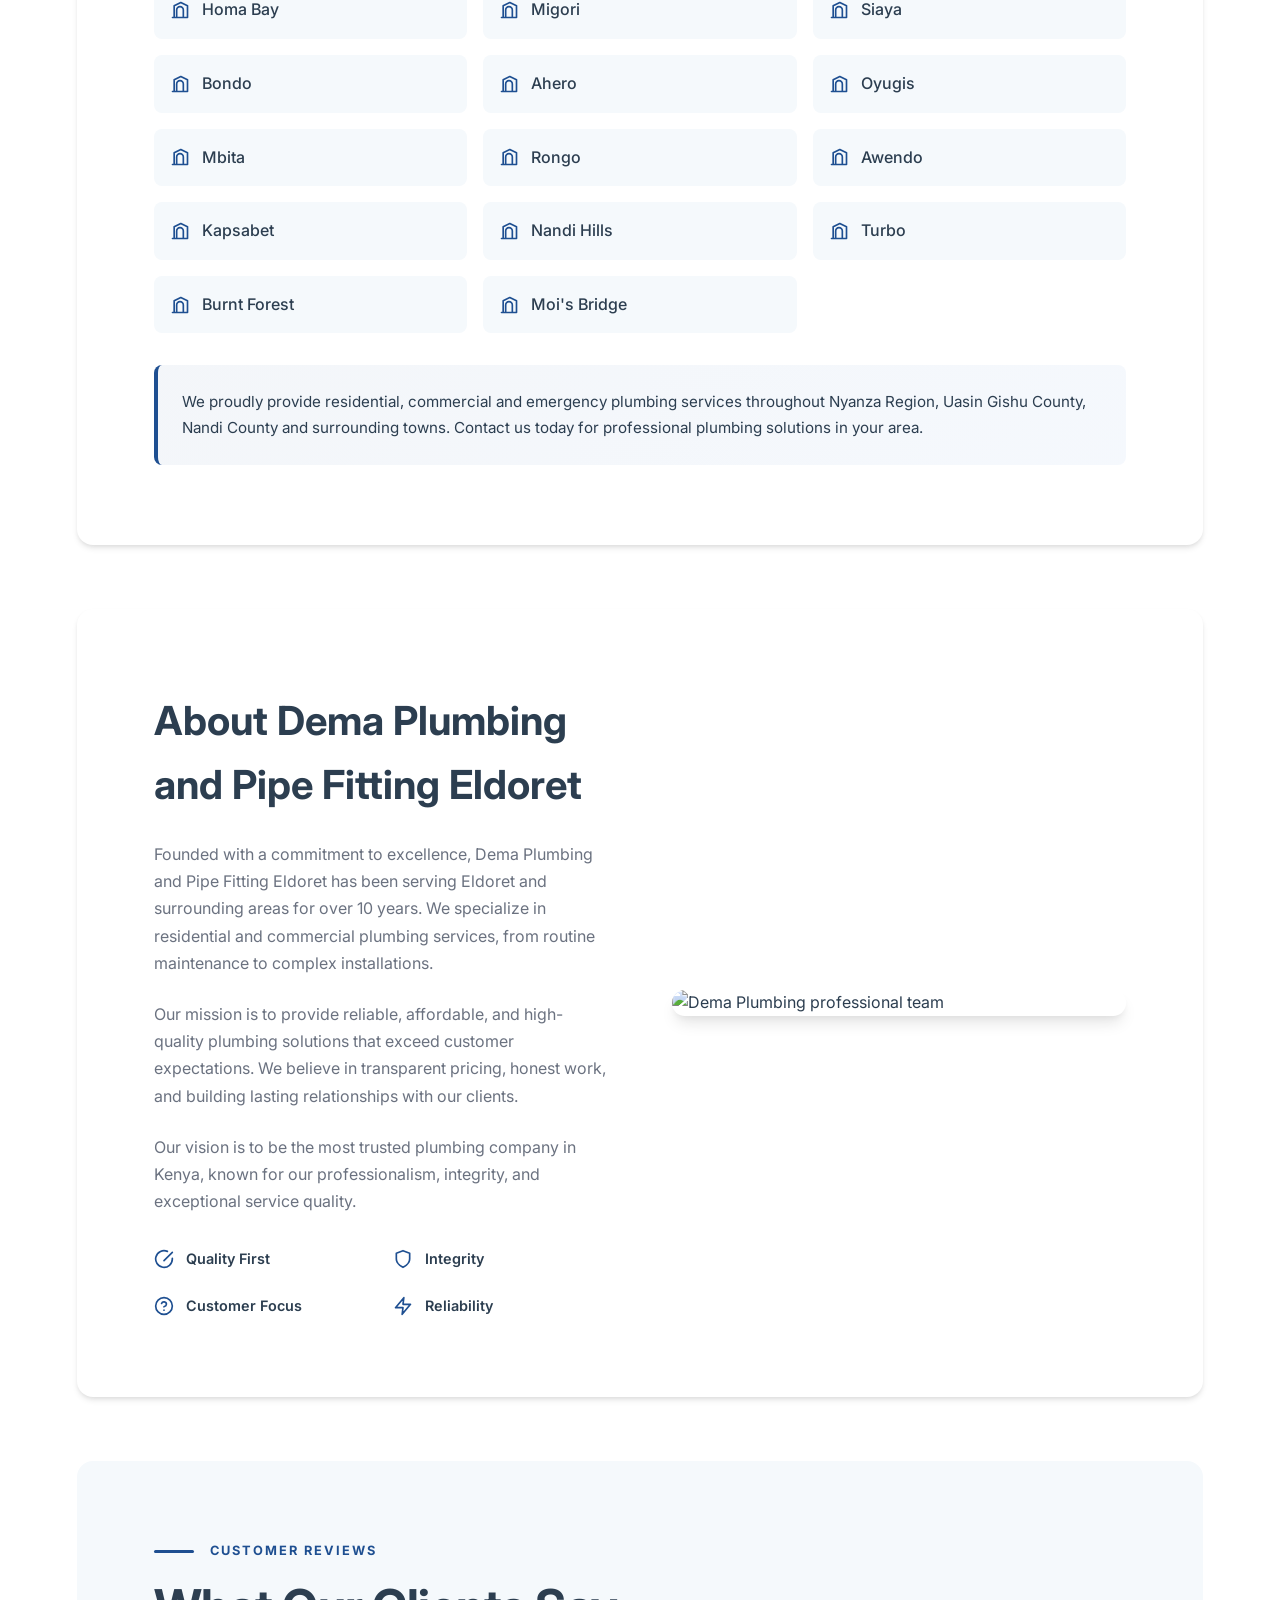
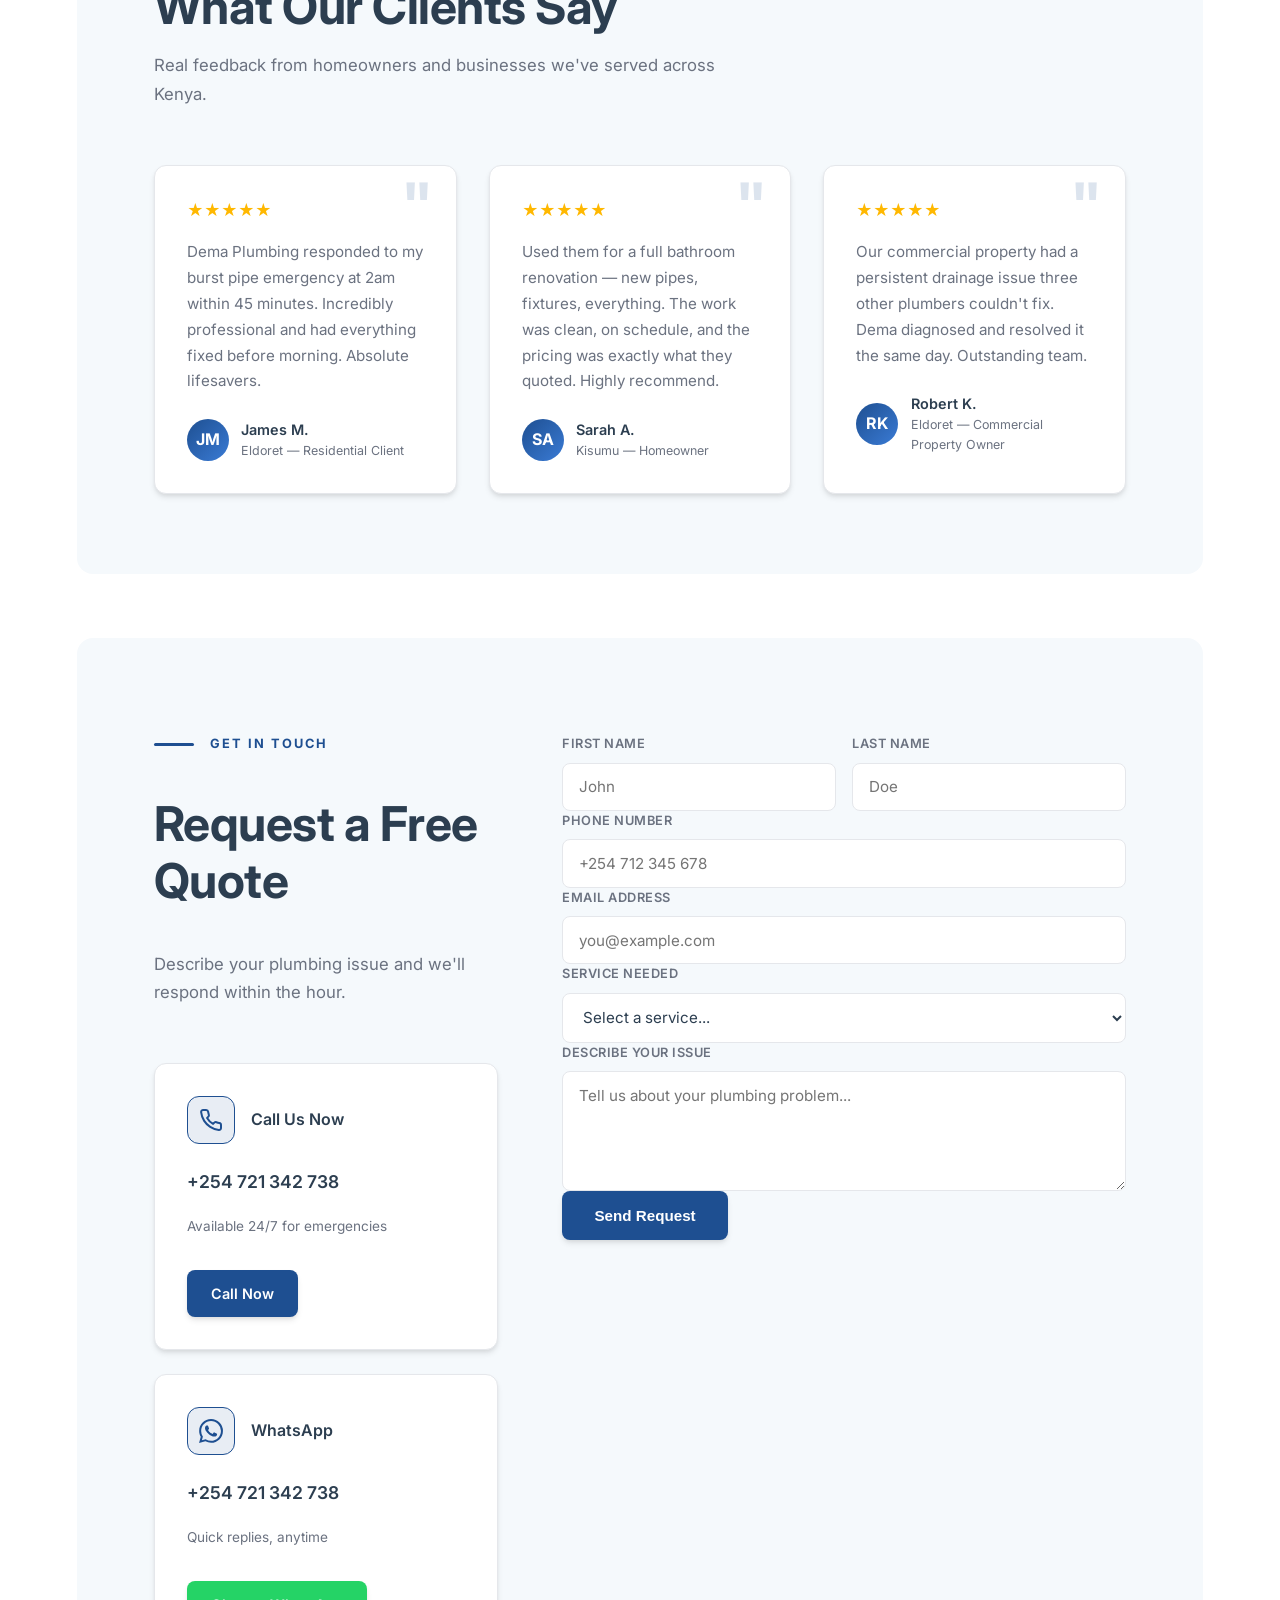
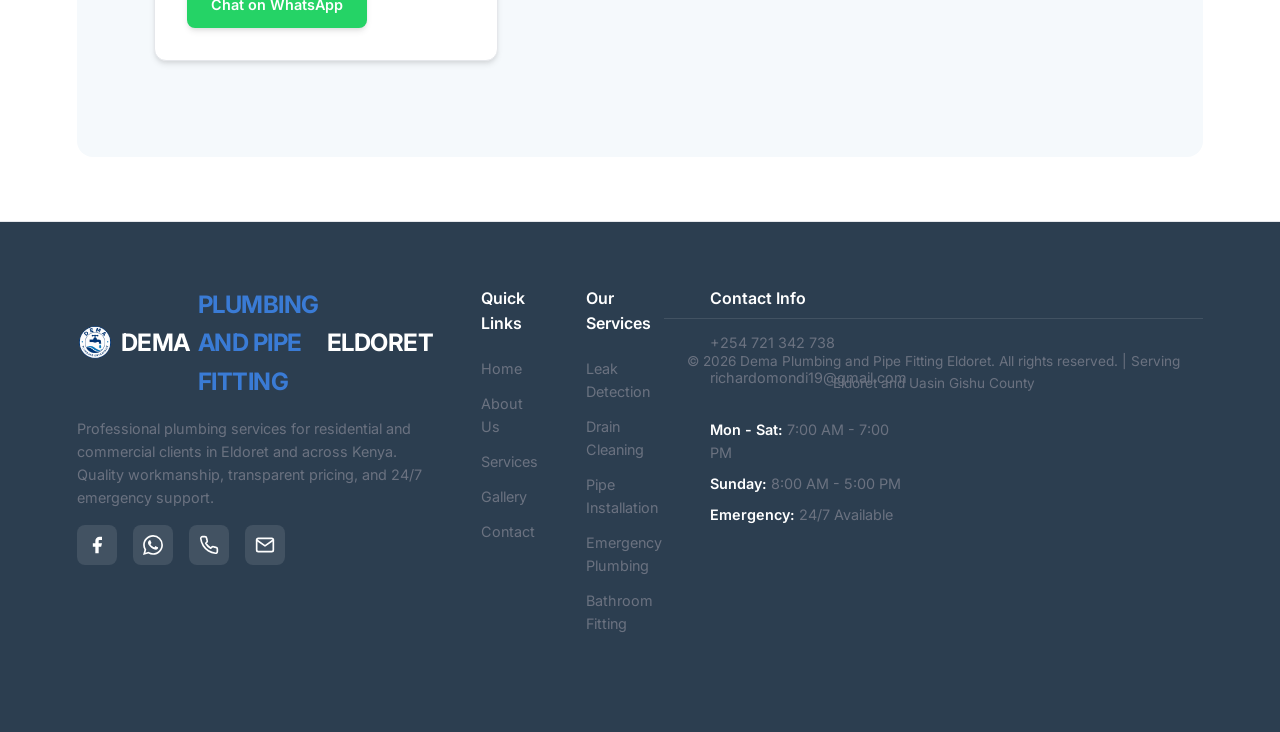
==== commit 2b4c9337: "Restore full business name in footer logo (was incorrectly simplified)" ====
--- a/index.html
+++ b/index.html
@@ -13,7 +13,7 @@
   <!-- Open Graph -->
   <meta property="og:title" content="Dema Plumbing - Expert Plumbing Services"/>
   <meta property="og:description" content="Professional leak detection, drain cleaning, pipe installation, and 24/7 emergency plumbing services in Kenya. Book a free quote today!"/>
-  <meta property="og:image" content="https://demaplumbingeld.co.ke/images/hero1.jpg"/>
+  <meta property="og:image" content="https://demaplumbingeld.co.ke/images/hero/hero-plumber-at-work.webp"/>
   <meta property="og:url" content="https://demaplumbingeld.co.ke/"/>
   <meta property="og:type" content="website"/>
   
@@ -21,7 +21,7 @@
   <meta name="twitter:card" content="summary_large_image">
   <meta name="twitter:title" content="Dema Plumbing - Expert Plumbing Services">
   <meta name="twitter:description" content="Professional leak detection, drain cleaning, pipe installation, and 24/7 emergency plumbing services in Kenya. Book a free quote today!">
-  <meta name="twitter:image" content="https://demaplumbingeld.co.ke/images/hero1.jpg">
+  <meta name="twitter:image" content="https://demaplumbingeld.co.ke/images/hero/hero-plumber-at-work.webp">
   
   <!-- Structured Data (Local Business JSON-LD) -->
     <script type="application/ld+json">
@@ -33,7 +33,7 @@
     "url": "https://demaplumbingeld.co.ke/",
     "telephone": "+254721342738",
     "email": "demaplumbingenterprise@gmail.com",
-    "priceRange": "}",
+    "priceRange": "$$",
     "address": {
       "@type": "PostalAddress",
       "addressLocality": "Eldoret",
@@ -68,10 +68,10 @@
   <noscript><link rel="stylesheet" href="https://fonts.googleapis.com/css2?family=Inter:wght@400;500;600;700&display=swap"></noscript>
   <!-- Manifest & Icons -->
   <link rel="manifest" href="/manifest.json">
-  <link rel="icon" href="/images/icons/favicon.svg" type="image/svg+xml">
-  <link rel="icon" href="/images/icons/favicon-32x32.svg" sizes="32x32" type="image/svg+xml">
-  <link rel="icon" href="/images/icons/favicon-16x16.svg" sizes="16x16" type="image/svg+xml">
-  <link rel="apple-touch-icon" href="/images/icons/apple-touch-icon.svg">
+  <link rel="icon" href="images/icons/favicon.ico">
+  <link rel="icon" href="images/icons/favicon-32x32.png" sizes="32x32" type="image/png">
+  <link rel="icon" href="images/icons/favicon-16x16.png" sizes="16x16" type="image/png">
+  <link rel="apple-touch-icon" href="images/icons/apple-touch-icon.png">
   
   <!-- CSS -->
   <link rel="stylesheet" href="/css/styles.css" media="all">
@@ -133,32 +133,29 @@
   <!-- NAV -->
   <nav>
     <div class="logo">
-      <img src="/images/logo/logo.svg" alt="Dema Plumbing and Pipe Fitting Eldoret Logo" width="64" height="64">
-      <div class="logo-text">
-        <span class="logo-dema">DEMA</span>
-        <span class="logo-subtitle">Plumbing Enterprise</span>
-      </div>
+      <img src="images/logo/logo.png" alt="Dema Plumbing and Pipe Fitting Eldoret Logo" width="40" height="40">
+      DEMA<span>.</span>
     </div>
     <ul class="nav-links">
-      <li><a href="/index.html" class="active">Home</a></li>
-      <li><a href="/about/index.html">About</a></li>
+      <li><a href="./" class="active">Home</a></li>
+      <li><a href="about/">About</a></li>
       <li class="nav-dropdown">
-        <a href="/services/index.html">
+        <a href="services/">
           Services
           <svg viewBox="0 0 24 24" fill="none" stroke="currentColor" stroke-width="2" stroke-linecap="round" stroke-linejoin="round">
             <polyline points="6 9 12 15 18 9"/>
           </svg>
         </a>
         <div class="dropdown-menu">
-          <a href="/services/index.html">All Services</a>
-          <a href="/services/leak-detection/index.html">Leak Detection</a>
-          <a href="/services/drain-cleaning/index.html">Drain Cleaning</a>
-          <a href="/services/pipe-installation/index.html">Pipe Installation</a>
-          <a href="/services/emergency-plumbing/index.html">Emergency Plumbing</a>
+          <a href="services/">All Services</a>
+          <a href="services/leak-detection/">Leak Detection</a>
+          <a href="services/drain-cleaning/">Drain Cleaning</a>
+          <a href="services/pipe-installation/">Pipe Installation</a>
+          <a href="services/emergency-plumbing/">Emergency Plumbing</a>
         </div>
       </li>
-      <li><a href="/gallery.html">Projects</a></li>
-      <li><a href="/contact/index.html">Contact</a></li>
+      <li><a href="gallery/">Projects</a></li>
+      <li><a href="contact/">Contact</a></li>
     </ul>
     <button class="nav-cta" onclick="document.getElementById('contact').scrollIntoView({behavior:'smooth'})" aria-label="Get a free quote">Get a Quote</button>
   </nav>
@@ -194,7 +191,7 @@
       <div class="hero-service-line">Serving Eldoret, Uasin Gishu, Nandi, Kisumu, Siaya, Homa Bay, Migori, Kisii, Nyamira and surrounding areas. Available for residential, commercial and emergency plumbing services.</div>
       <div class="hero-btns">
         <a href="#contact" class="btn-primary">Get Free Quote</a>
-        <a href="/services/index.html" class="btn-outline">Our Services</a>
+        <a href="services/" class="btn-outline">Our Services</a>
       </div>
       <div class="hero-trust">
         <div class="trust-item">
@@ -222,7 +219,7 @@
       </div>
     </div>
     <div class="hero-img">
-      <img src="/images/hero1.jpg" alt="Professional plumber at work" loading="lazy" style="width:100%; height:auto; display:block;">
+      <img src="images/hero/hero-plumber-at-work.webp" alt="Dema Plumbing technician inspecting a completed solar water heater installation." loading="lazy" style="width:100%; height:auto; display:block;">
     </div>
   </section>
 
@@ -330,7 +327,7 @@
         </div>
         <h3>Leak Detection & Repair</h3>
         <p>We locate and fix leaks fast — pipes, faucets, fixtures — using modern detection tools to prevent water damage before it spreads.</p>
-        <a href="/services/leak-detection/index.html" class="service-learn-more">
+        <a href="services/leak-detection/" class="service-learn-more">
           Learn More
           <svg viewBox="0 0 24 24" fill="none" stroke="currentColor" stroke-width="2" stroke-linecap="round" stroke-linejoin="round">
             <line x1="5" y1="12" x2="19" y2="12"/>
@@ -346,7 +343,7 @@
         </div>
         <h3>Drain Cleaning</h3>
         <p>Clogged drains cleared efficiently. We use hydro-jetting and snaking to restore full flow in kitchens, bathrooms, and main lines.</p>
-        <a href="/services/drain-cleaning/index.html" class="service-learn-more">
+        <a href="services/drain-cleaning/" class="service-learn-more">
           Learn More
           <svg viewBox="0 0 24 24" fill="none" stroke="currentColor" stroke-width="2" stroke-linecap="round" stroke-linejoin="round">
             <line x1="5" y1="12" x2="19" y2="12"/>
@@ -362,7 +359,7 @@
         </div>
         <h3>Pipe Installation & Repair</h3>
         <p>New construction or pipe replacement — we install copper, PVC, and PEX piping systems built to last decades.</p>
-        <a href="/services/pipe-installation/index.html" class="service-learn-more">
+        <a href="services/pipe-installation/" class="service-learn-more">
           Learn More
           <svg viewBox="0 0 24 24" fill="none" stroke="currentColor" stroke-width="2" stroke-linecap="round" stroke-linejoin="round">
             <line x1="5" y1="12" x2="19" y2="12"/>
@@ -378,7 +375,7 @@
         </div>
         <h3>Bathroom & Kitchen Fitting</h3>
         <p>Complete bathroom and kitchen plumbing installations including sinks, toilets, showers, bathtubs, and fixtures.</p>
-        <a href="/services/bathroom-fitting/index.html" class="service-learn-more">
+        <a href="services/bathroom-kitchen-fitting/" class="service-learn-more">
           Learn More
           <svg viewBox="0 0 24 24" fill="none" stroke="currentColor" stroke-width="2" stroke-linecap="round" stroke-linejoin="round">
             <line x1="5" y1="12" x2="19" y2="12"/>
@@ -394,7 +391,7 @@
         </div>
         <h3>Water Heater Services</h3>
         <p>Installation, repair, and maintenance of traditional tank and tankless water heaters for consistent hot water supply.</p>
-        <a href="/services/water-heater/index.html" class="service-learn-more">
+        <a href="services/water-heaters/" class="service-learn-more">
           Learn More
           <svg viewBox="0 0 24 24" fill="none" stroke="currentColor" stroke-width="2" stroke-linecap="round" stroke-linejoin="round">
             <line x1="5" y1="12" x2="19" y2="12"/>
@@ -410,7 +407,7 @@
         </div>
         <h3>24/7 Emergency Plumbing</h3>
         <p>Burst pipes, flooding, or total blockages — our emergency team is on call around the clock to respond fast.</p>
-        <a href="/services/emergency-plumbing/index.html" class="service-learn-more">
+        <a href="services/emergency-plumbing/" class="service-learn-more">
           Learn More
           <svg viewBox="0 0 24 24" fill="none" stroke="currentColor" stroke-width="2" stroke-linecap="round" stroke-linejoin="round">
             <line x1="5" y1="12" x2="19" y2="12"/>
@@ -523,40 +520,9 @@
     <h2 class="section-title">Featured Projects</h2>
     <p class="section-sub">See some of our recent plumbing installations and repairs across Eldoret and beyond.</p>
     
-    <div class="projects-grid">
-      <div class="project-card">
-        <div class="project-image">
-          <img src="/images/project1.jpg" alt="Bathroom renovation project" loading="lazy">
-        </div>
-        <div class="project-content">
-          <span class="project-badge">Residential</span>
-          <h4>Complete Bathroom Renovation</h4>
-          <p>Full bathroom plumbing installation with modern fixtures and water-efficient systems.</p>
-        </div>
-      </div>
-      <div class="project-card">
-        <div class="project-image">
-          <img src="/images/project2.jpg" alt="Commercial pipe installation" loading="lazy">
-        </div>
-        <div class="project-content">
-          <span class="project-badge">Commercial</span>
-          <h4>Office Building Pipe System</h4>
-          <p>Large-scale commercial plumbing installation for a 3-story office complex.</p>
-        </div>
-      </div>
-      <div class="project-card">
-        <div class="project-image">
-          <img src="/images/project3.jpg" alt="Emergency leak repair" loading="lazy">
-        </div>
-        <div class="project-content">
-          <span class="project-badge">Emergency</span>
-          <h4>Burst Pipe Emergency Repair</h4>
-          <p>Quick response emergency repair preventing major water damage to property.</p>
-        </div>
-      </div>
-    </div>
+    <div class="projects-grid"></div>
     <div style="text-align: center; margin-top: 2rem;">
-      <a href="/gallery.html" class="btn-primary">View All Projects</a>
+      <a href="gallery/" class="btn-primary">View All Projects</a>
     </div>
   </section>
 
@@ -942,7 +908,7 @@
     <div class="footer-grid">
       <div>
         <div class="footer-logo">
-          <img src="/images/logo/logo.svg" alt="Dema Plumbing and Pipe Fitting Eldoret Logo" width="36" height="36">
+          <img src="images/logo/logo.png" alt="Dema Plumbing and Pipe Fitting Eldoret Logo" width="36" height="36">
           DEMA <span>PLUMBING AND PIPE FITTING</span> ELDORET
         </div>
         <div class="footer-copy">Professional plumbing services for residential and commercial clients in Eldoret and across Kenya. Quality workmanship, transparent pricing, and 24/7 emergency support.</div>
@@ -972,19 +938,19 @@
       </div>
       <div class="footer-links">
         <h4>Quick Links</h4>
-        <a href="/index.html" class="active">Home</a>
-        <a href="/about/index.html">About Us</a>
-        <a href="/services/index.html">Services</a>
-        <a href="/gallery.html">Gallery</a>
-        <a href="/contact/index.html">Contact</a>
+        <a href="./" class="active">Home</a>
+        <a href="about/">About Us</a>
+        <a href="services/">Services</a>
+        <a href="gallery/">Gallery</a>
+        <a href="contact/">Contact</a>
       </div>
       <div class="footer-links">
         <h4>Our Services</h4>
-        <a href="/services/leak-detection/index.html">Leak Detection</a>
-        <a href="/services/drain-cleaning/index.html">Drain Cleaning</a>
-        <a href="/services/pipe-installation/index.html">Pipe Installation</a>
-        <a href="/services/emergency-plumbing/index.html">Emergency Plumbing</a>
-        <a href="/services/bathroom-fitting/index.html">Bathroom Fitting</a>
+        <a href="services/leak-detection/">Leak Detection</a>
+        <a href="services/drain-cleaning/">Drain Cleaning</a>
+        <a href="services/pipe-installation/">Pipe Installation</a>
+        <a href="services/emergency-plumbing/">Emergency Plumbing</a>
+        <a href="services/bathroom-kitchen-fitting/">Bathroom Fitting</a>
       </div>
       <div class="footer-links">
         <h4>Contact Info</h4>
@@ -1009,7 +975,8 @@
     </svg>
   </a>
 
-  <script src="/js/main.js" defer></script>
+  <script src="js/gallery-data.js"></script>
+  <script src="js/main.js" defer></script>
   <script>
     // Home page contact form
     const homeForm = document.getElementById('contactForm');
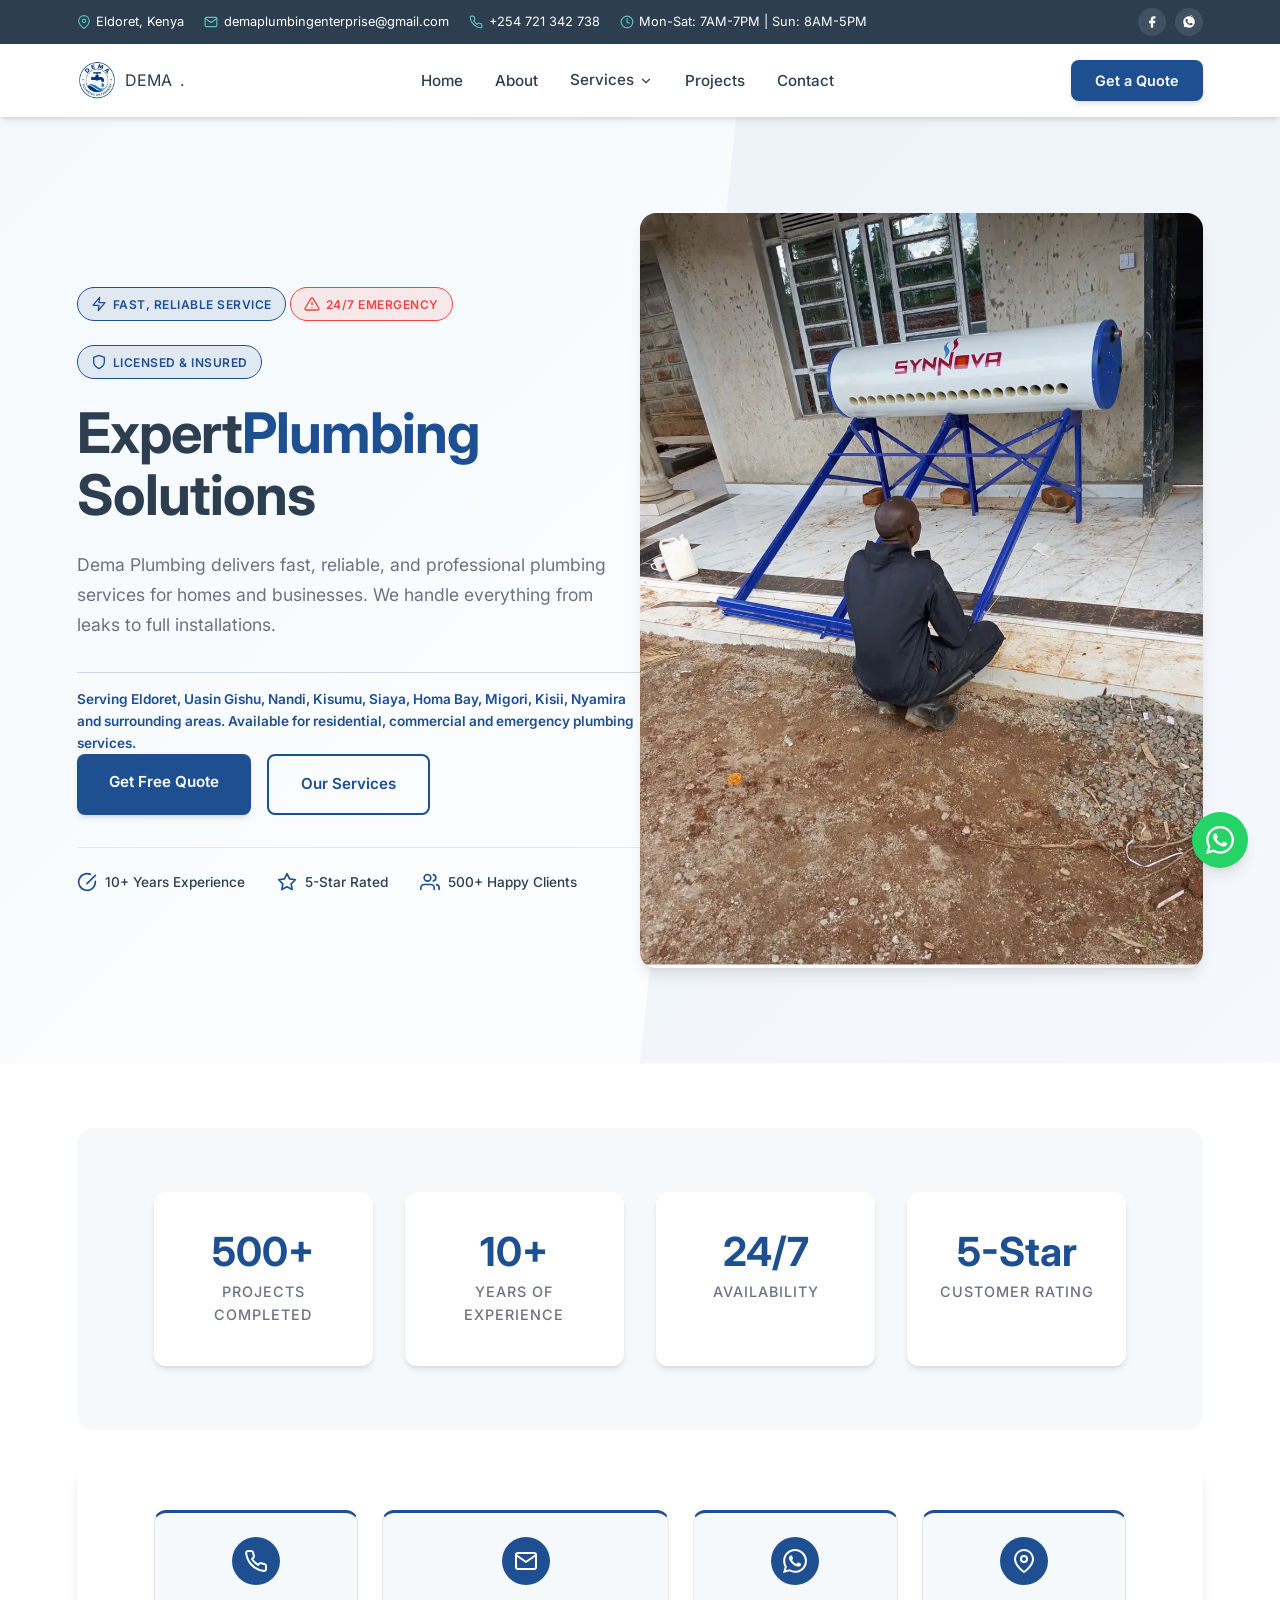
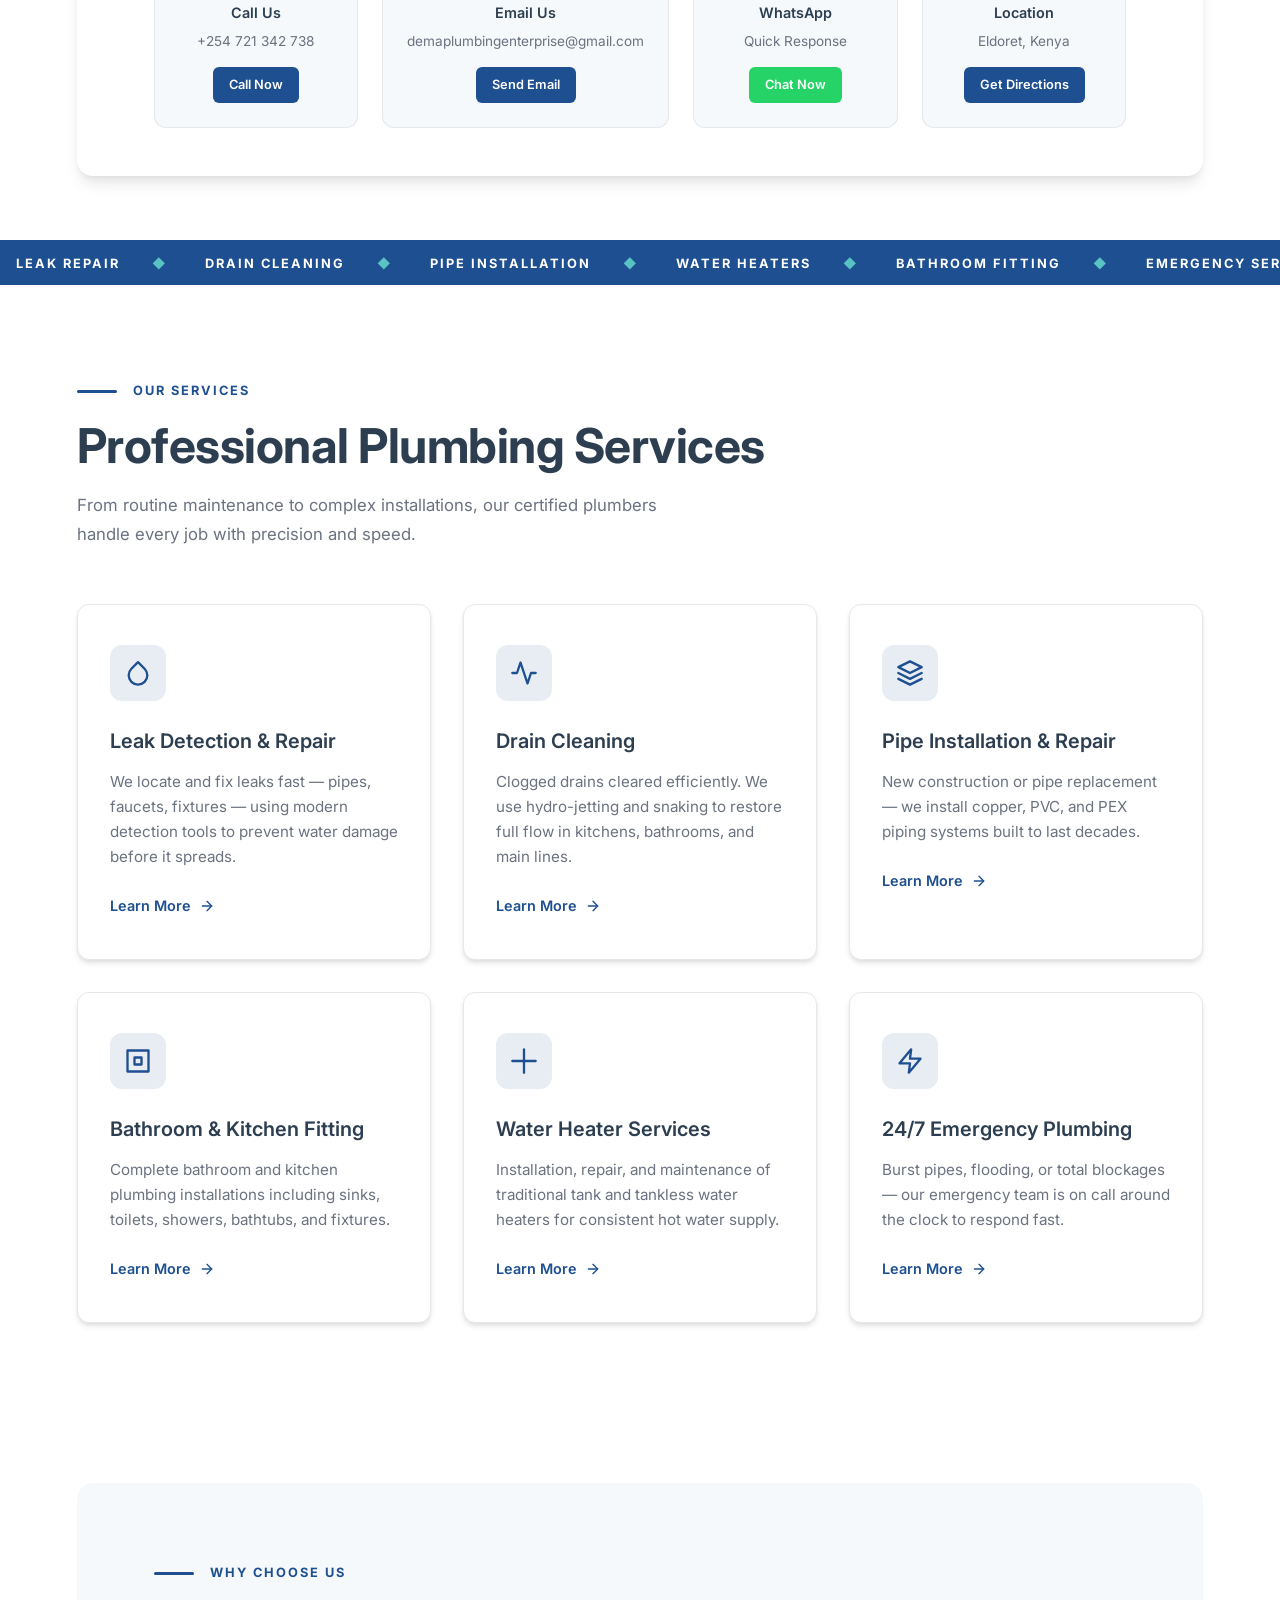
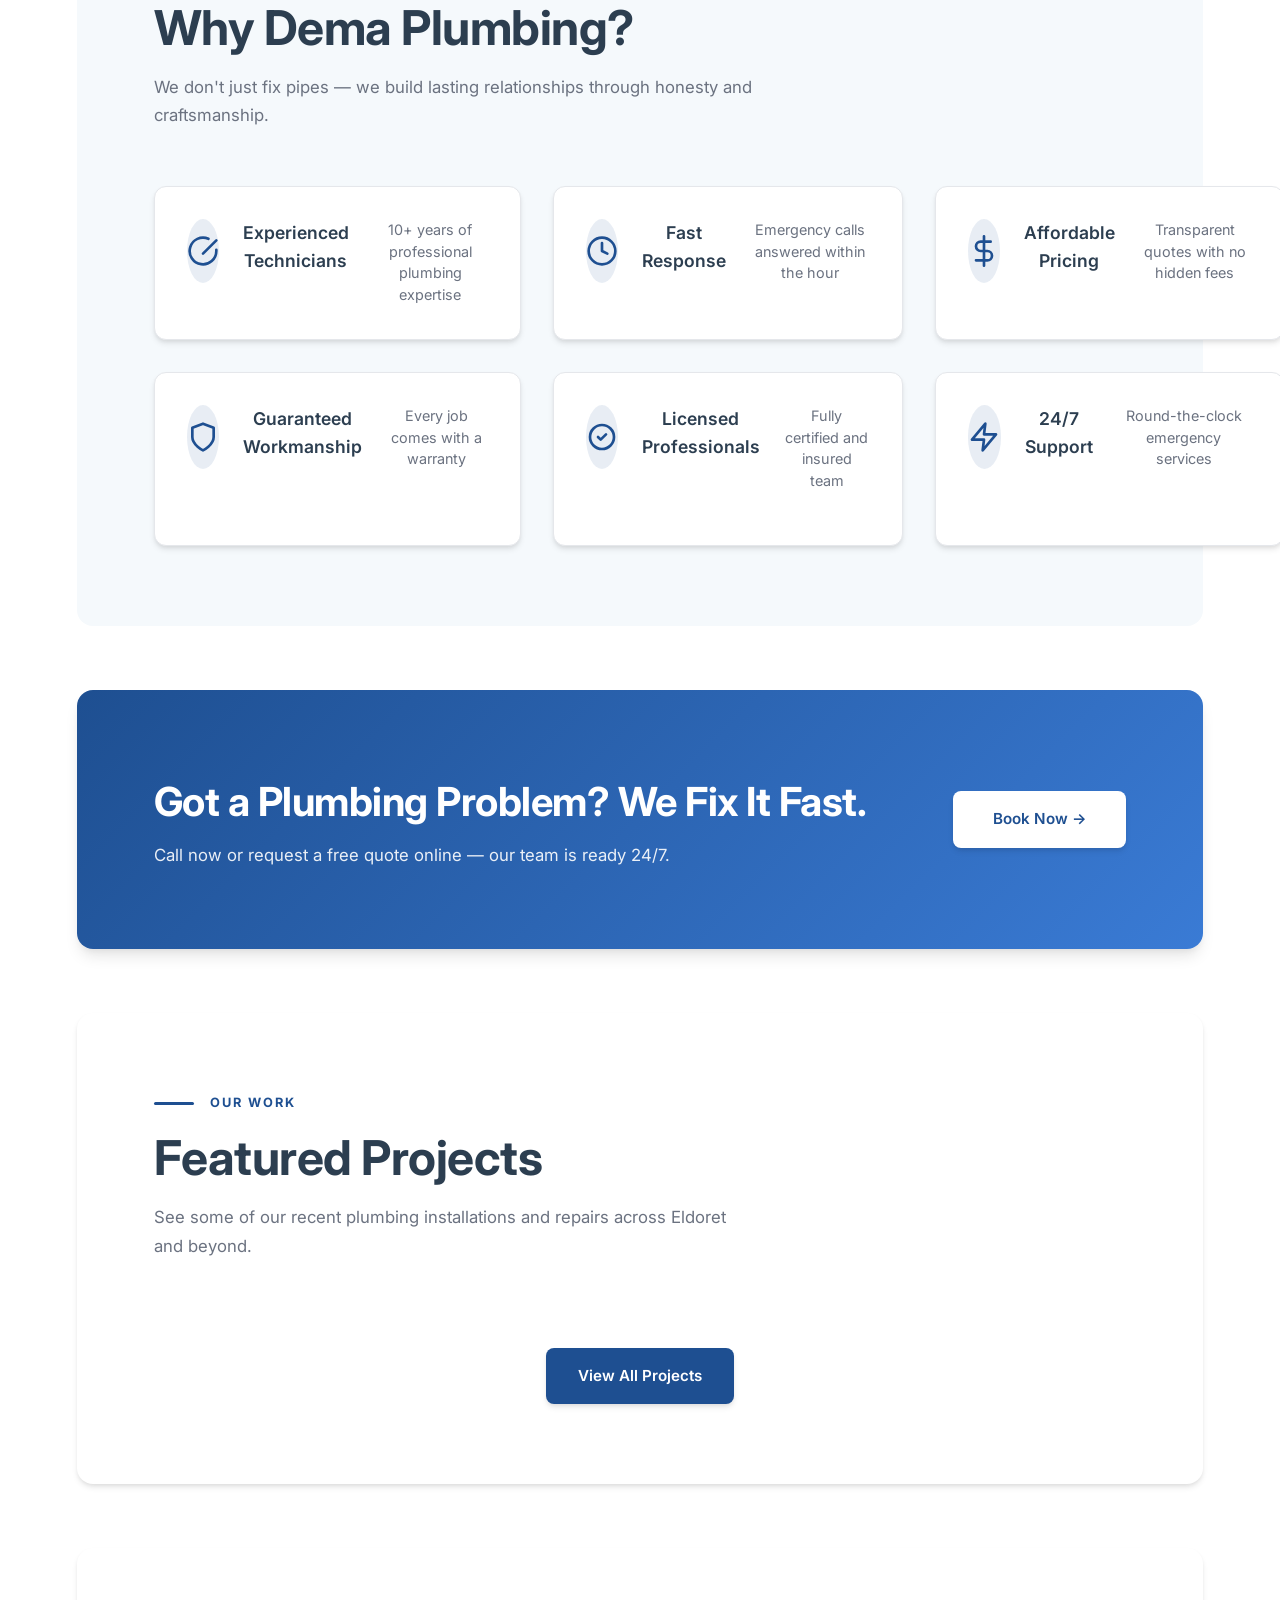
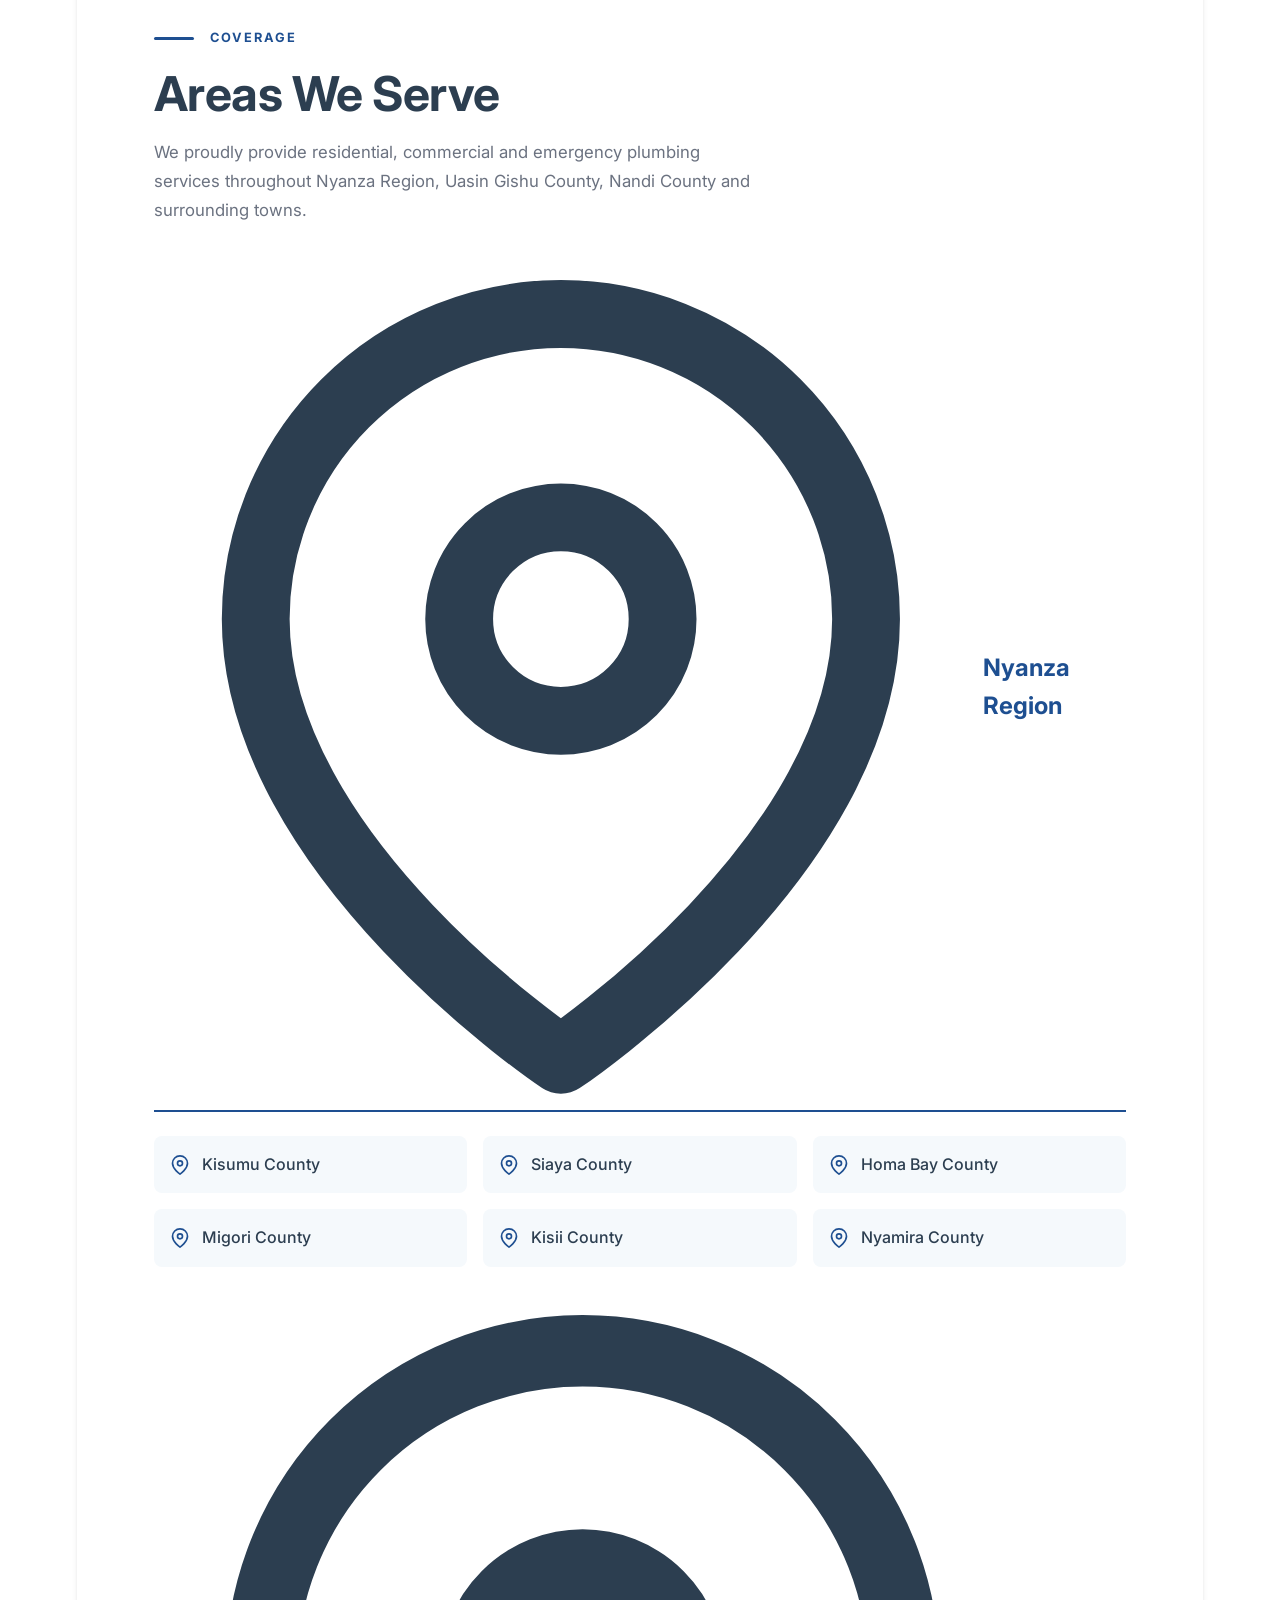
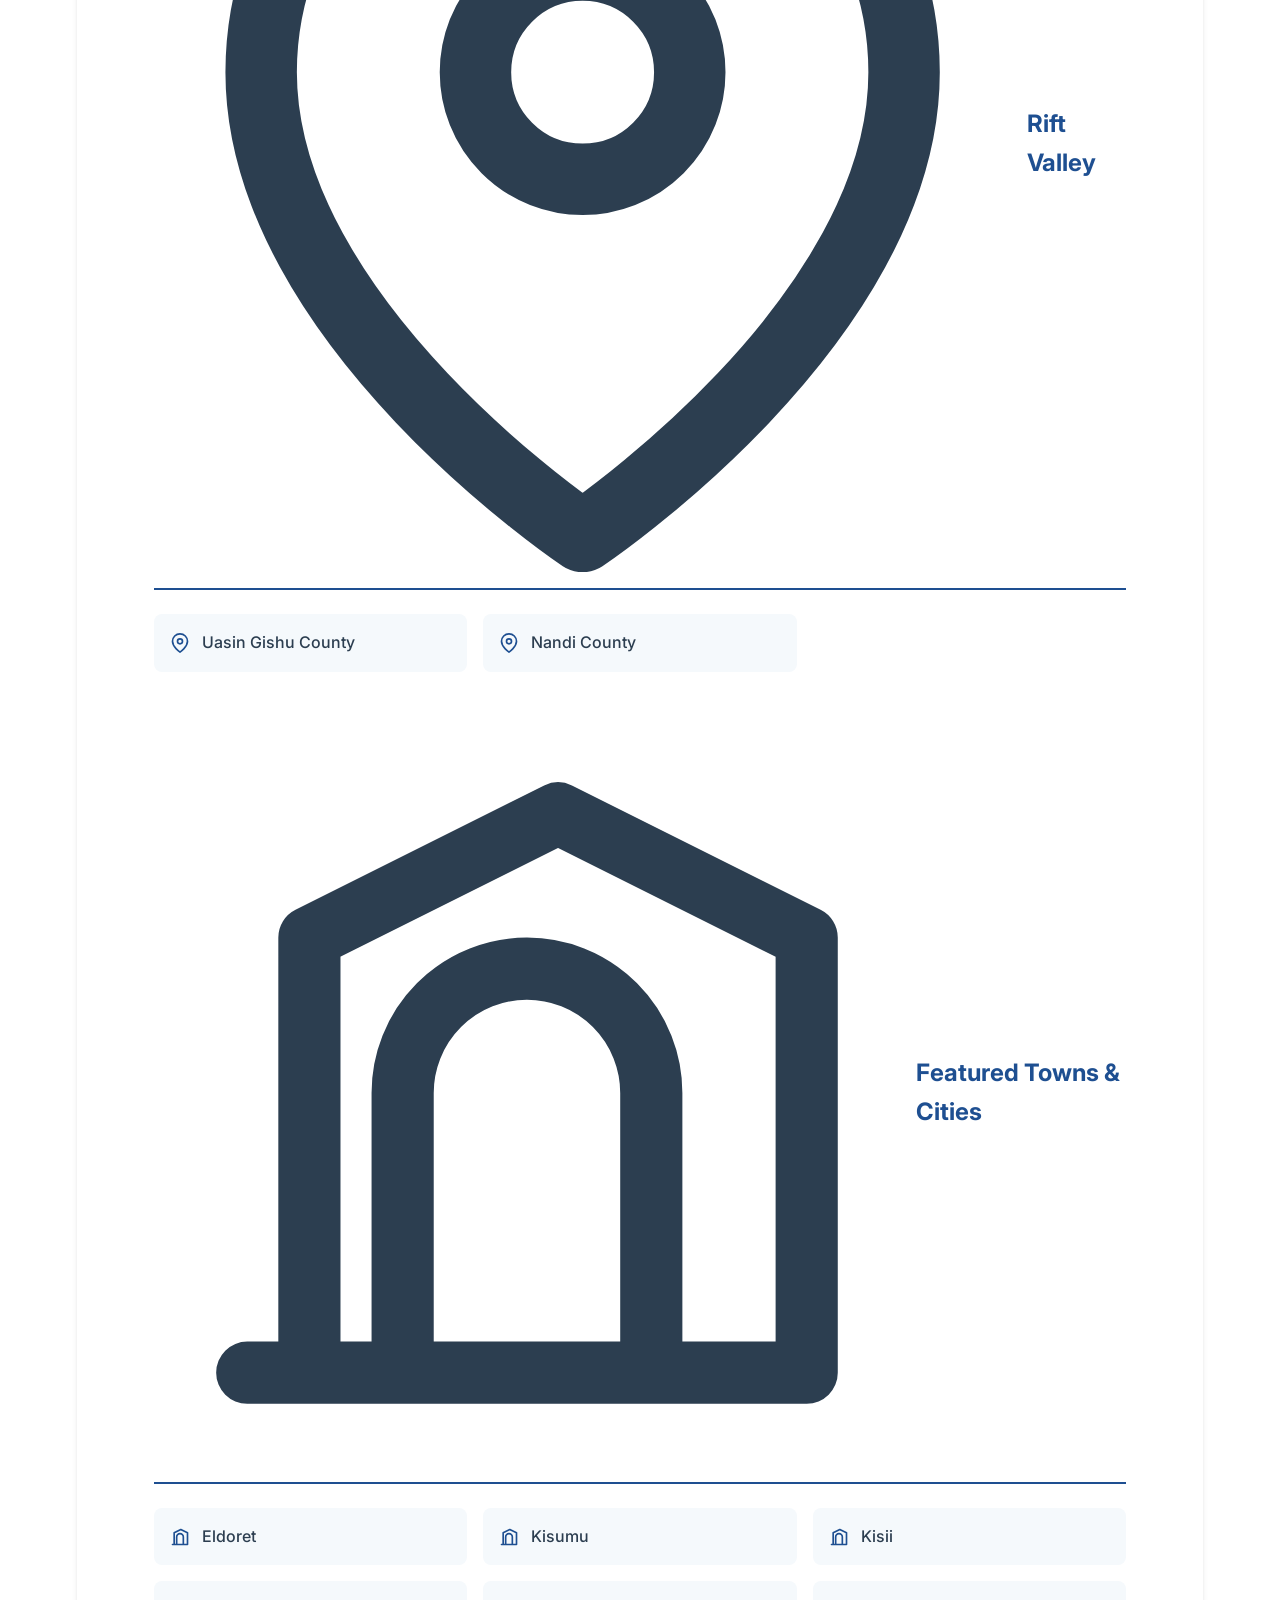
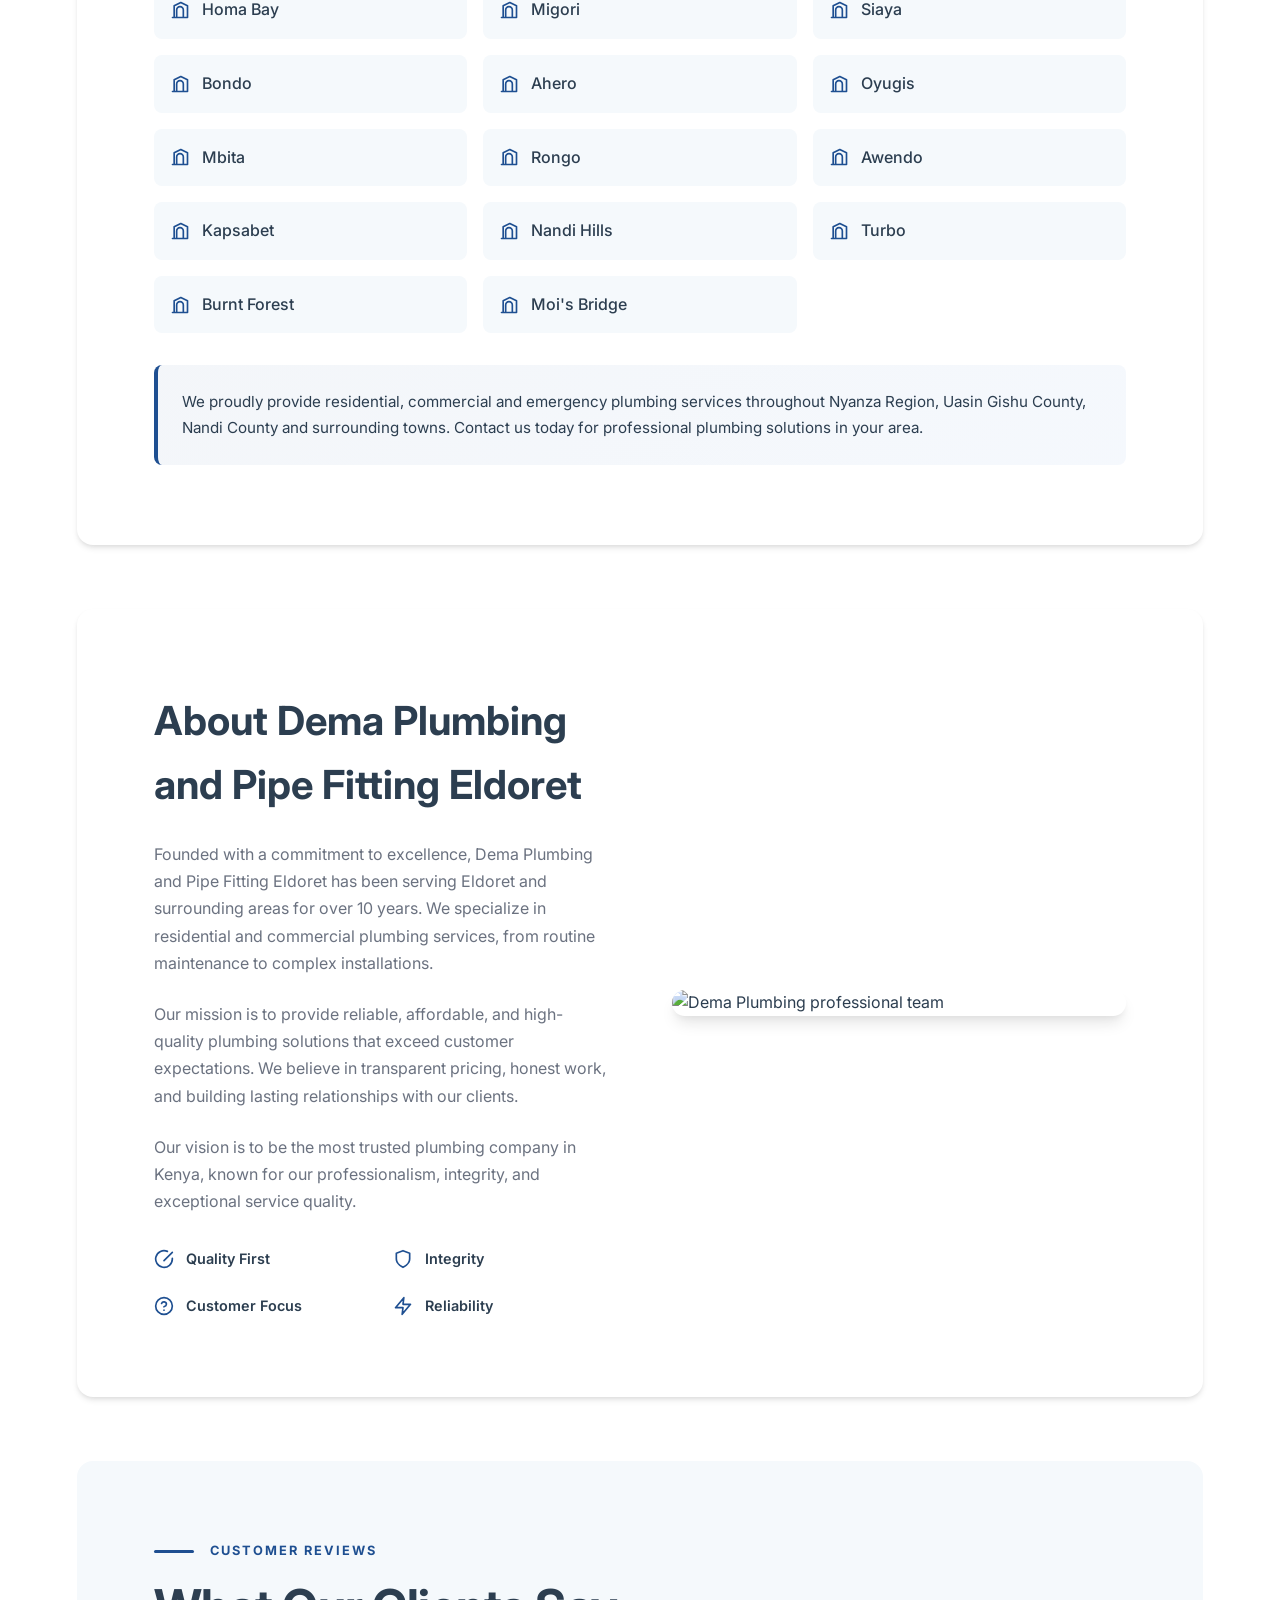
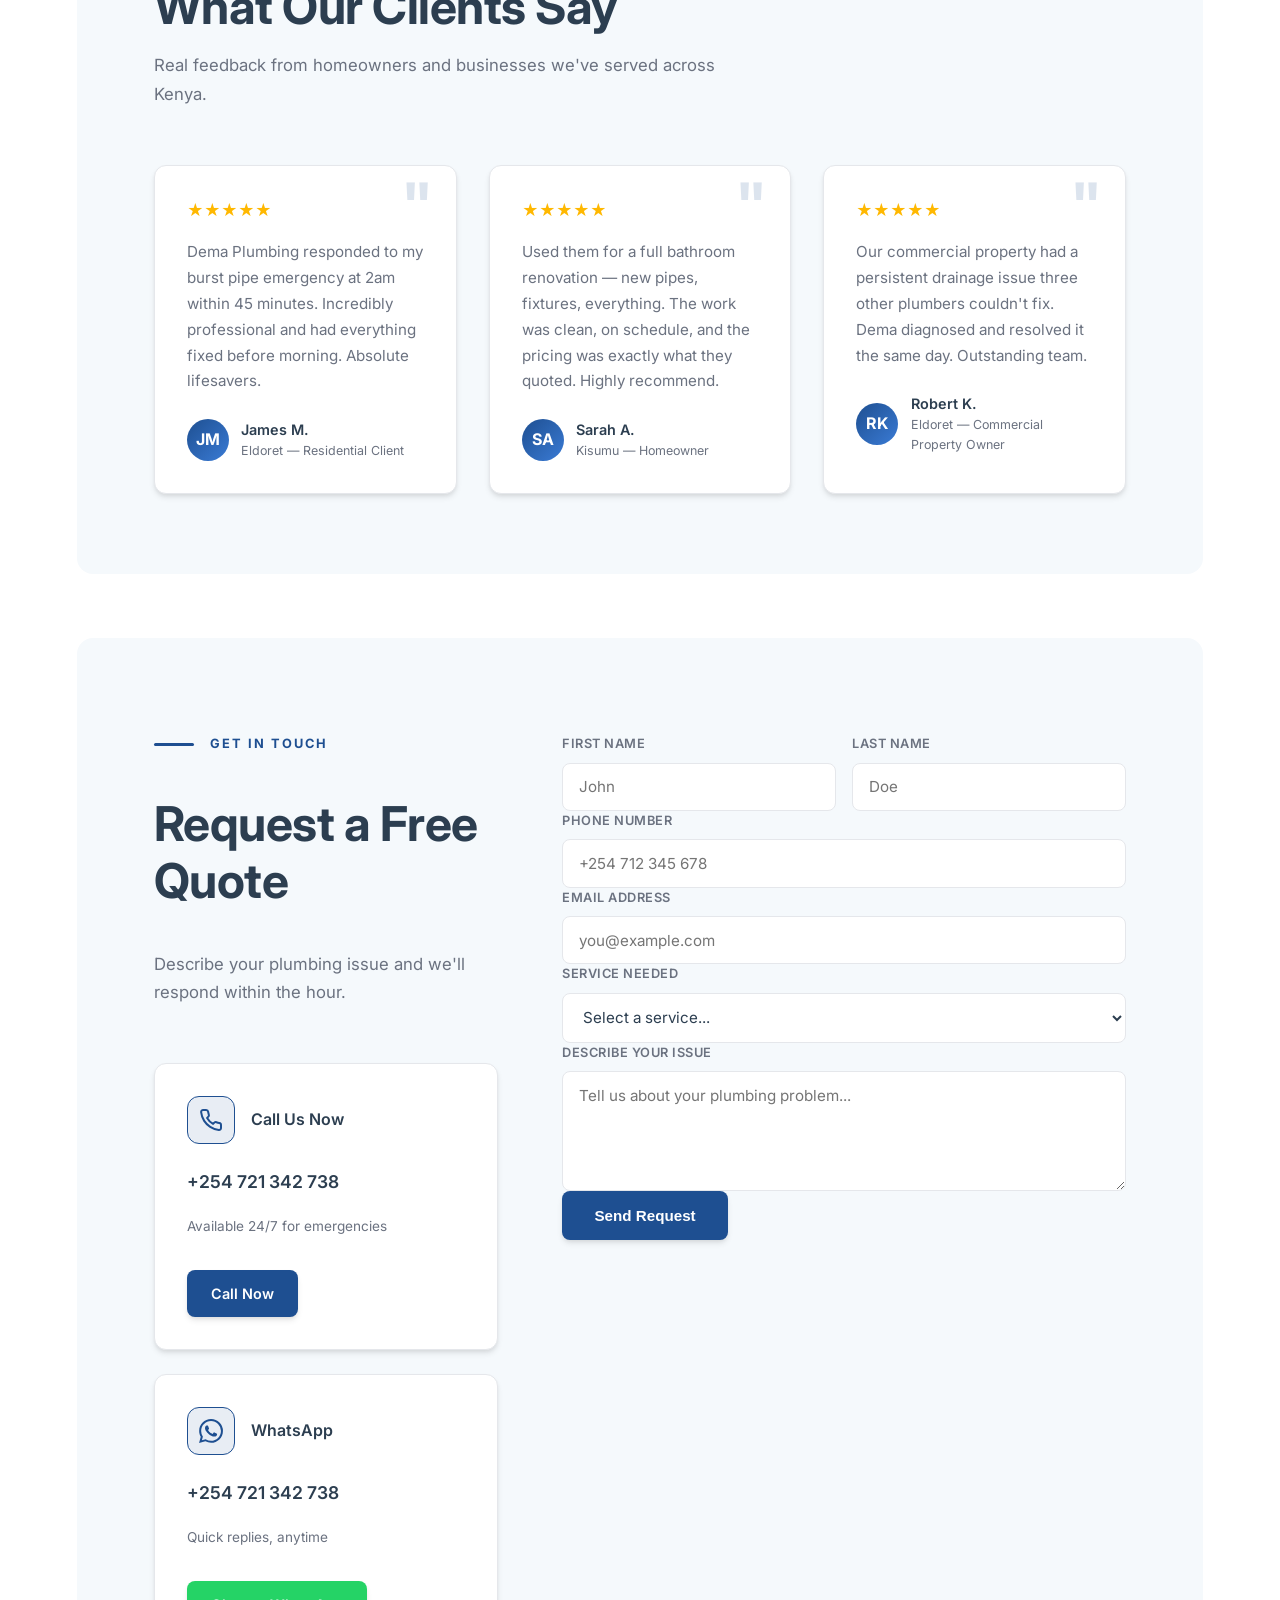
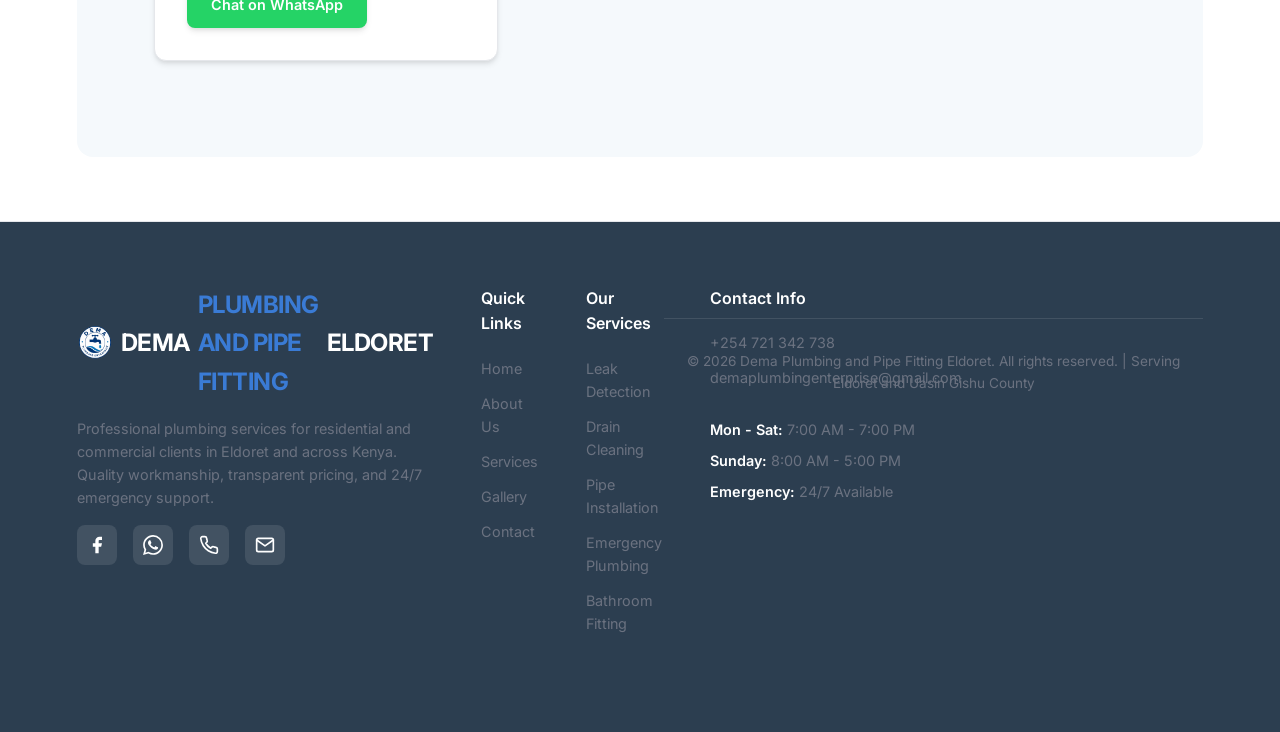
==== commit c620109c: "Delete orphaned pages/gallery.html prototype, standardize contact email, rebuild gallery/index.html" ====
--- a/index.html
+++ b/index.html
@@ -98,7 +98,7 @@
           <path d="M4 4h16c1.1 0 2 .9 2 2v12c0 1.1-.9 2-2 2H4c-1.1 0-2-.9-2-2V6c0-1.1.9-2 2-2z"/>
           <polyline points="22,6 12,13 2,6"/>
         </svg>
-        <span>richardomondi19@gmail.com</span>
+        <span>demaplumbingenterprise@gmail.com</span>
       </div>
       <div class="top-bar-item">
         <svg viewBox="0 0 24 24" fill="none" stroke="currentColor" stroke-width="2" stroke-linecap="round" stroke-linejoin="round">
@@ -264,8 +264,8 @@
           </svg>
         </div>
         <h4>Email Us</h4>
-        <p>richardomondi19@gmail.com</p>
-        <a href="mailto:richardomondi19@gmail.com" class="quick-contact-btn">Send Email</a>
+        <p>demaplumbingenterprise@gmail.com</p>
+        <a href="mailto:demaplumbingenterprise@gmail.com" class="quick-contact-btn">Send Email</a>
       </div>
       <div class="quick-contact-card">
         <div class="quick-contact-icon">
@@ -853,7 +853,7 @@
 
     <!-- CONTACT FORM -->
     <div class="contact-form">
-      <form action="https://formsubmit.co/richardomondi19@gmail.com" method="POST" id="contactForm" novalidate>
+      <form action="https://formsubmit.co/demaplumbingenterprise@gmail.com" method="POST" id="contactForm" novalidate>
         <input type="hidden" name="_subject" value="New Quote Request — Dema Plumbing">
         <input type="hidden" name="_captcha" value="false">
         <div class="form-row">
@@ -928,7 +928,7 @@
               <path d="M22 16.92v3a2 2 0 0 1-2.18 2 19.79 19.79 0 0 1-8.63-3.07 19.5 19.5 0 0 1-6-6 19.79 19.79 0 0 1-3.07-8.67A2 2 0 0 1 4.11 2h3a2 2 0 0 1 2 1.72 12.84 12.84 0 0 0 .7 2.81 2 2 0 0 1-.45 2.11L8.09 9.91a16 16 0 0 0 6 6l1.27-1.27a2 2 0 0 1 2.11-.45 12.84 12.84 0 0 0 2.81.7A2 2 0 0 1 22 16.92z"/>
             </svg>
           </a>
-          <a href="mailto:richardomondi19@gmail.com" aria-label="Email Us">
+          <a href="mailto:demaplumbingenterprise@gmail.com" aria-label="Email Us">
             <svg viewBox="0 0 24 24" fill="none" stroke="currentColor" stroke-width="2" stroke-linecap="round" stroke-linejoin="round">
               <path d="M4 4h16c1.1 0 2 .9 2 2v12c0 1.1-.9 2-2 2H4c-1.1 0-2-.9-2-2V6c0-1.1.9-2 2-2z"/>
               <polyline points="22,6 12,13 2,6"/>
@@ -955,7 +955,7 @@
       <div class="footer-links">
         <h4>Contact Info</h4>
         <a href="tel:+254721342738">+254 721 342 738</a>
-        <a href="mailto:richardomondi19@gmail.com">richardomondi19@gmail.com</a>
+        <a href="mailto:demaplumbingenterprise@gmail.com">demaplumbingenterprise@gmail.com</a>
         <div class="footer-working-hours">
           <p><strong>Mon - Sat:</strong> 7:00 AM - 7:00 PM</p>
           <p><strong>Sunday:</strong> 8:00 AM - 5:00 PM</p>
--- a/css/styles.css
+++ b/css/styles.css
@@ -110,12 +110,6 @@
 .logo svg {
   width: 56px;
   height: 56px;
-}
-.logo-text {
-  display: flex;
-  flex-direction: column;
-  align-items: center;
-  line-height: 1.1;
 }
 .logo-dema {
   font-size: 1.75rem;
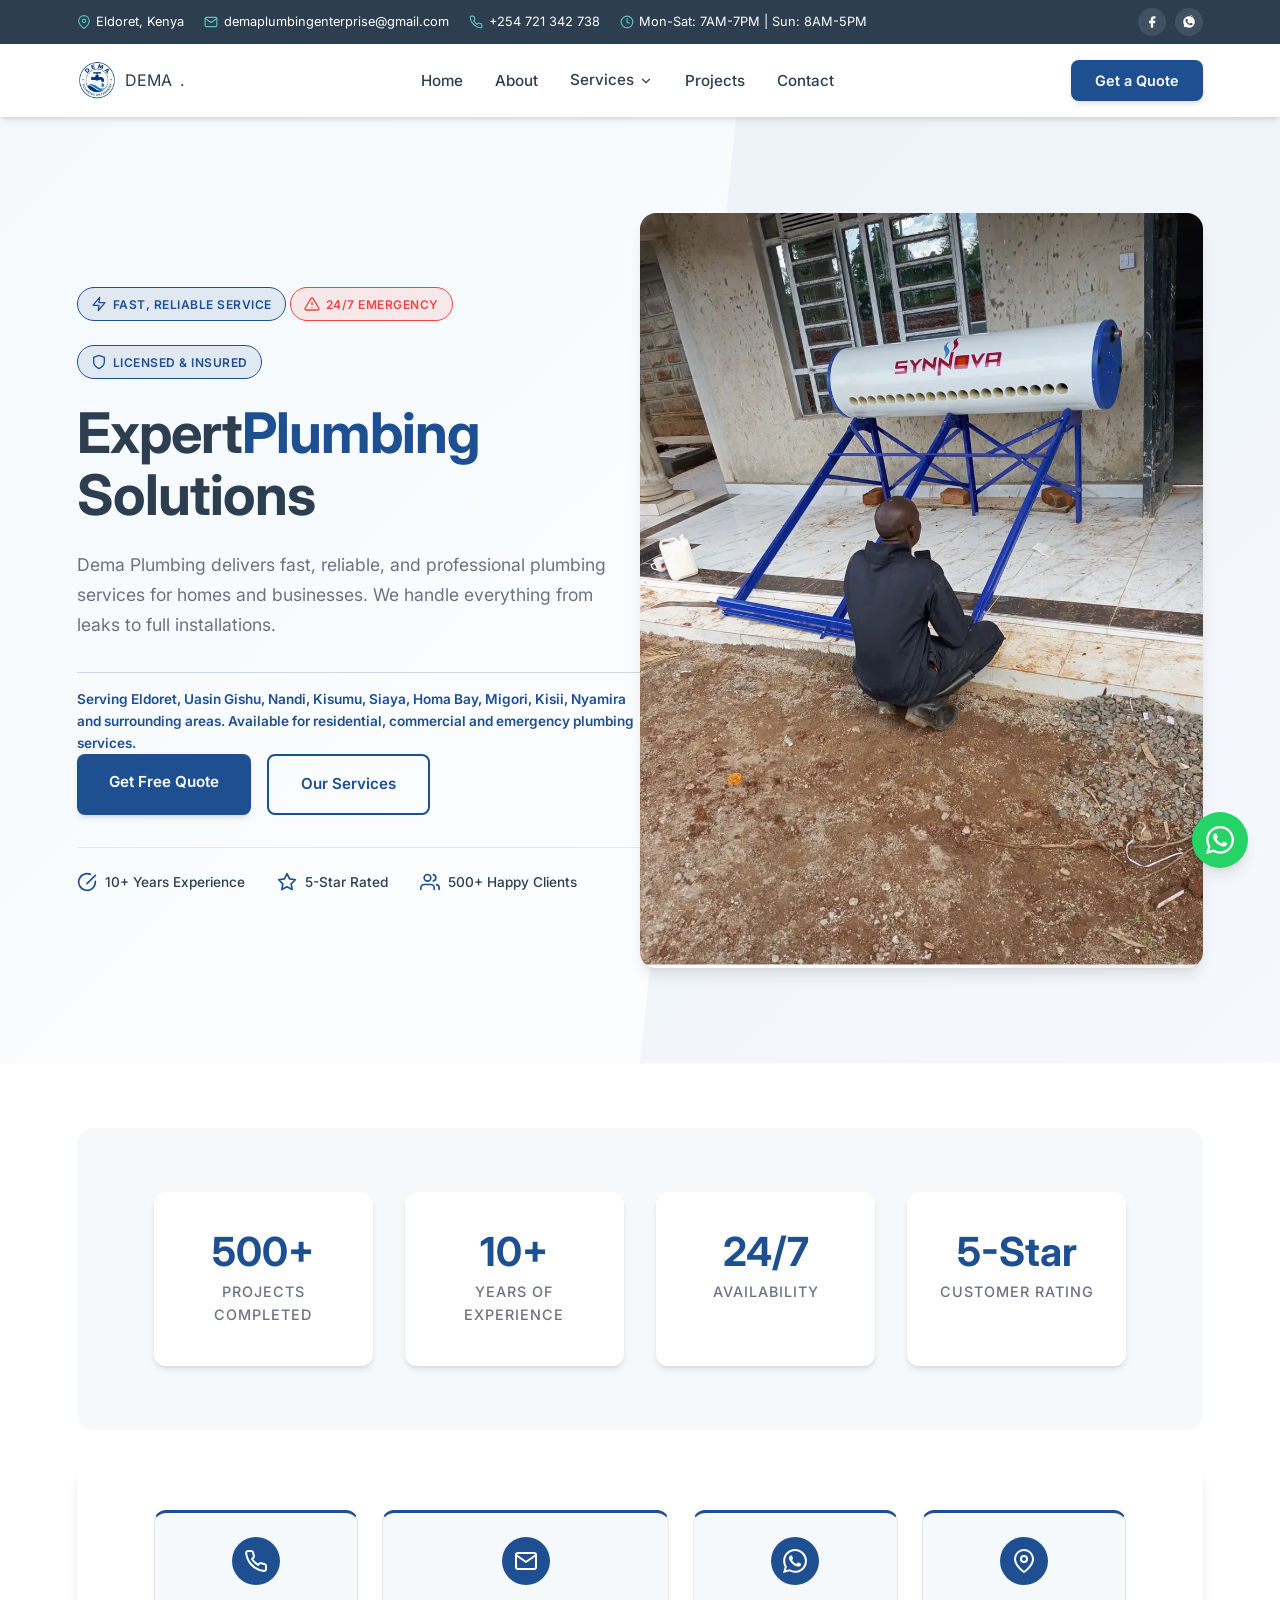
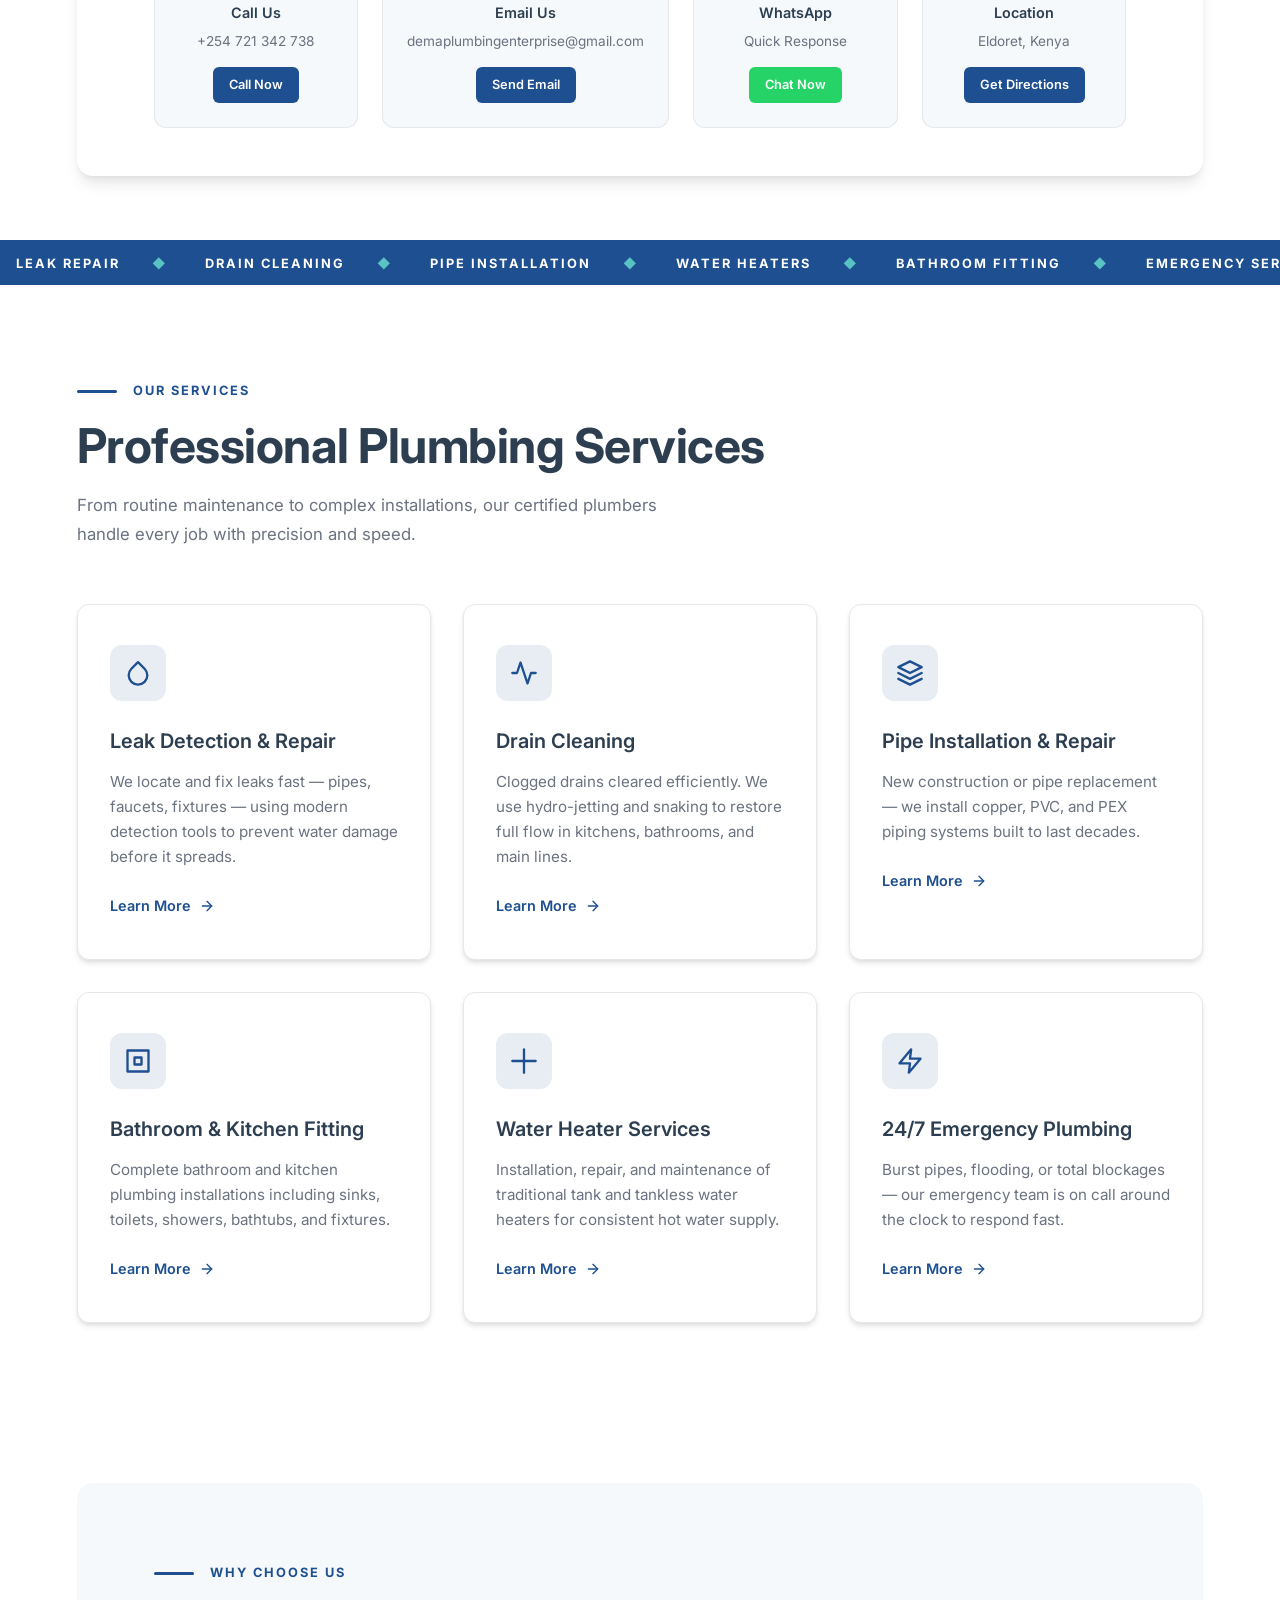
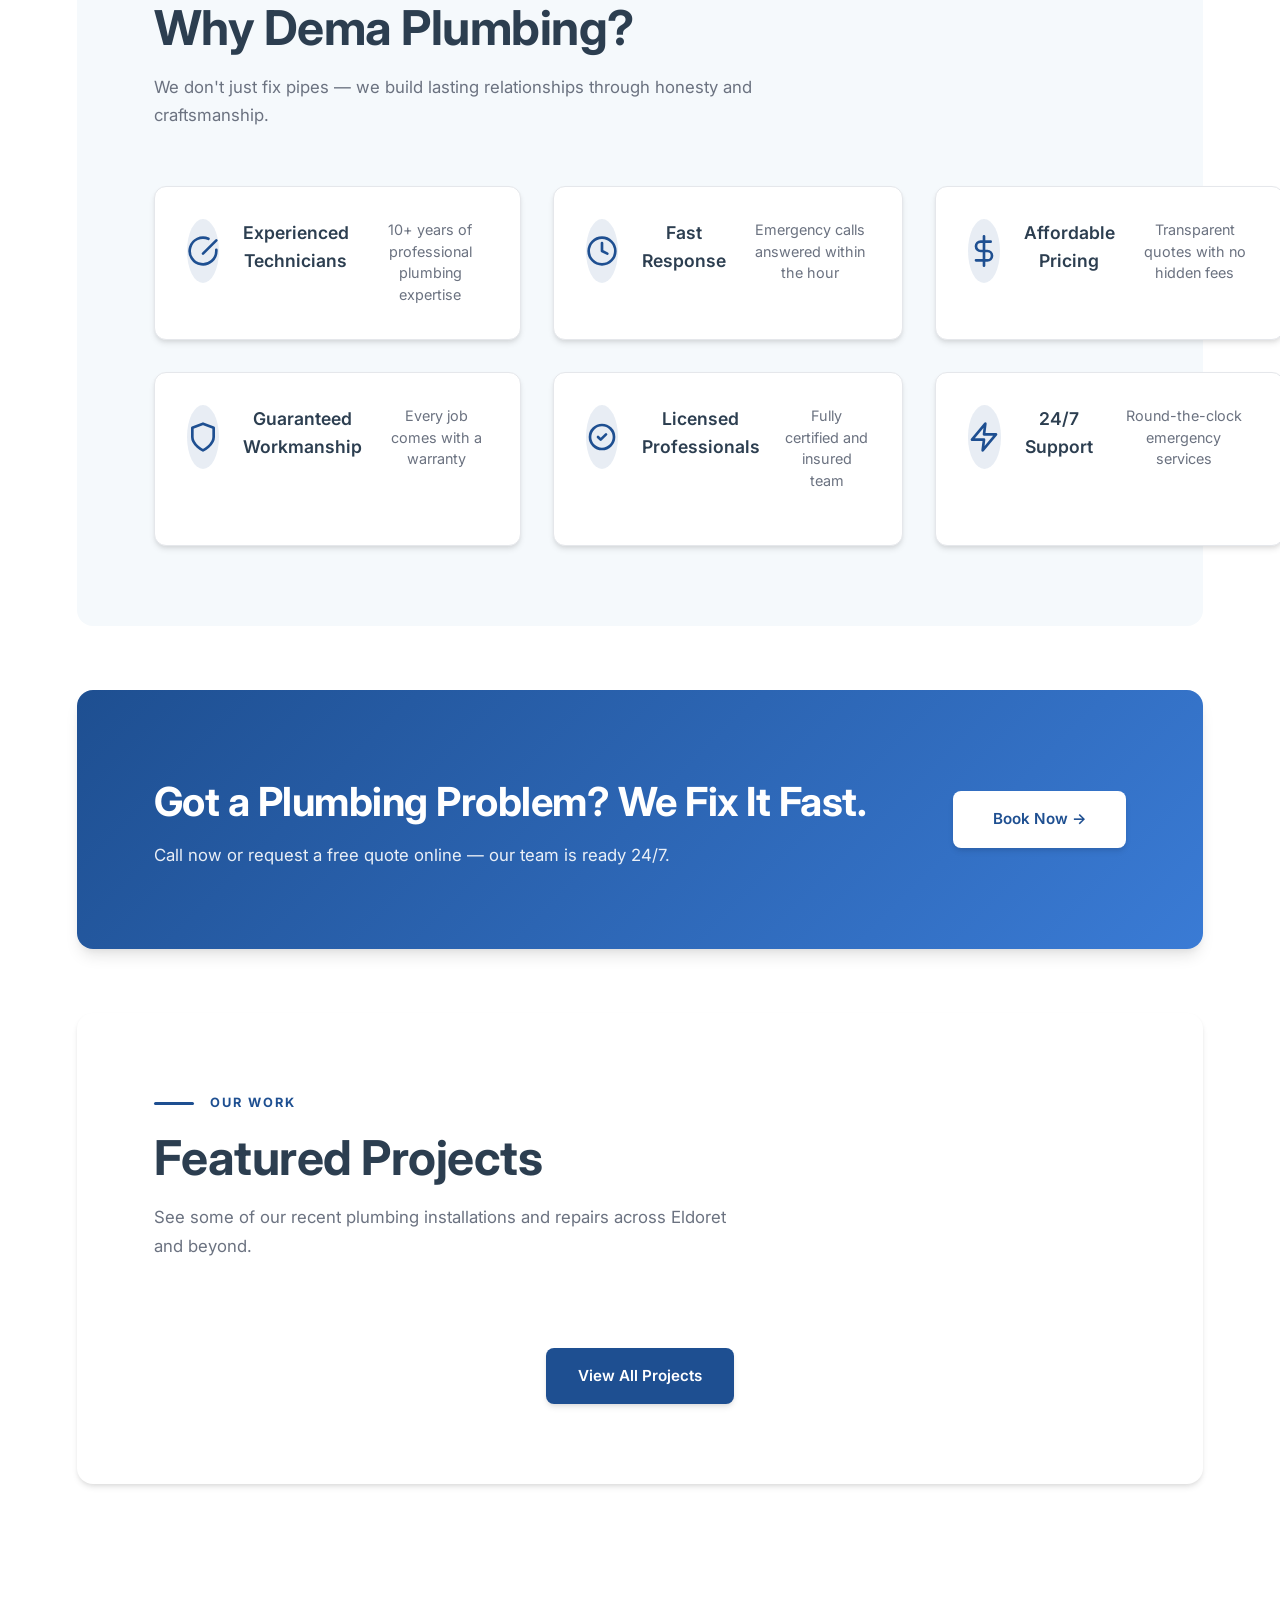
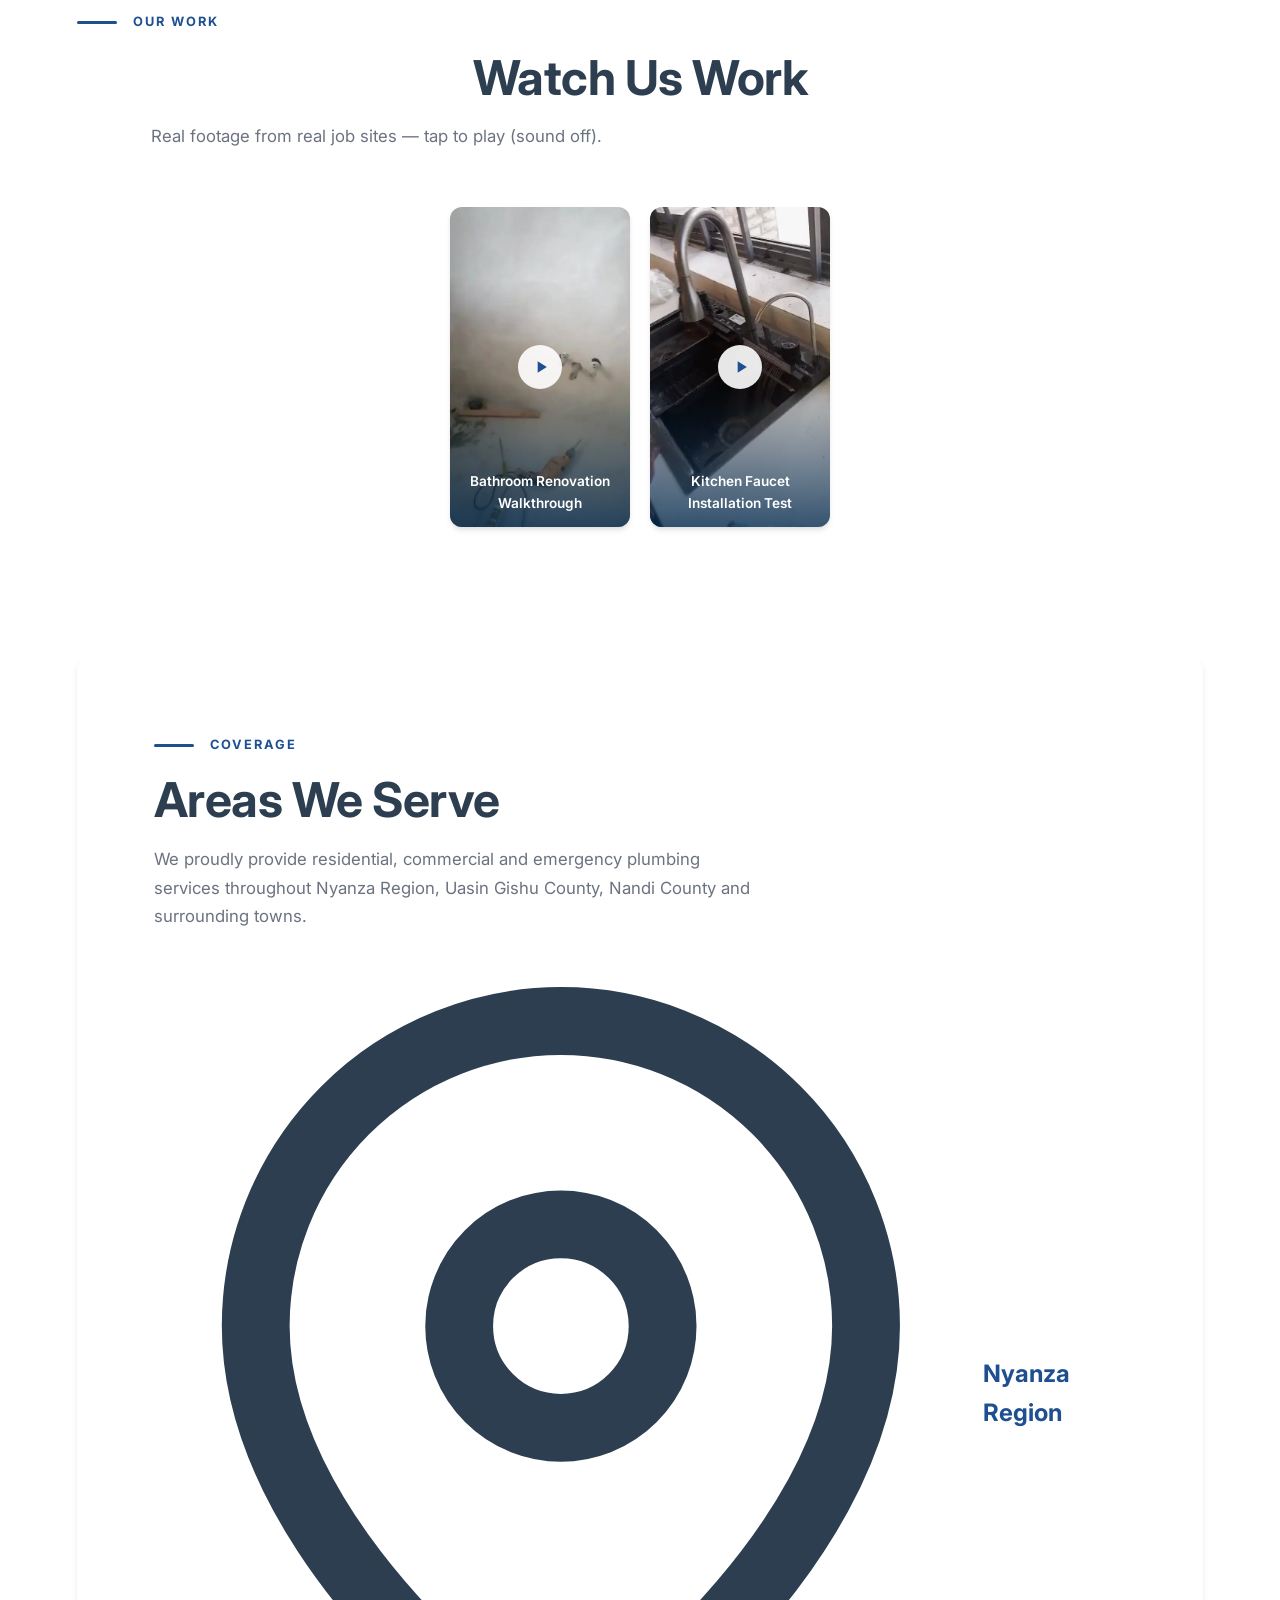
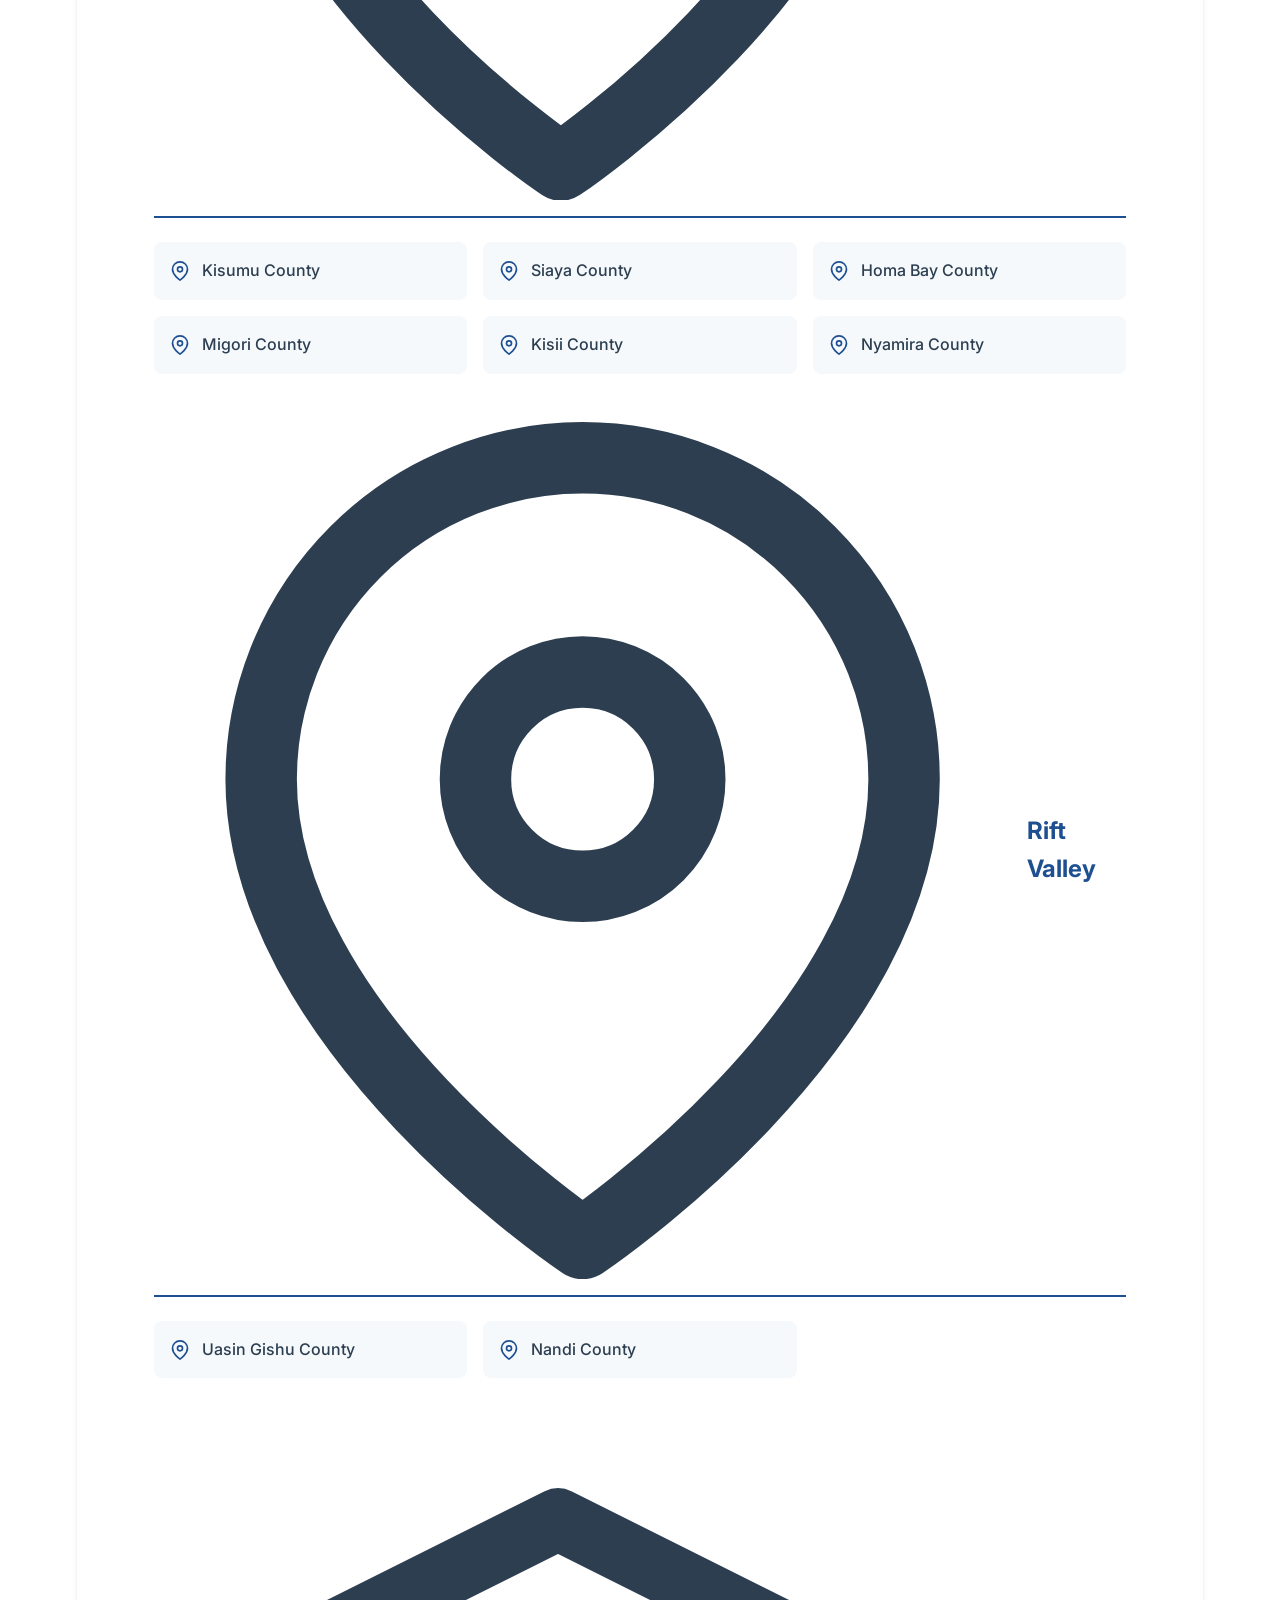
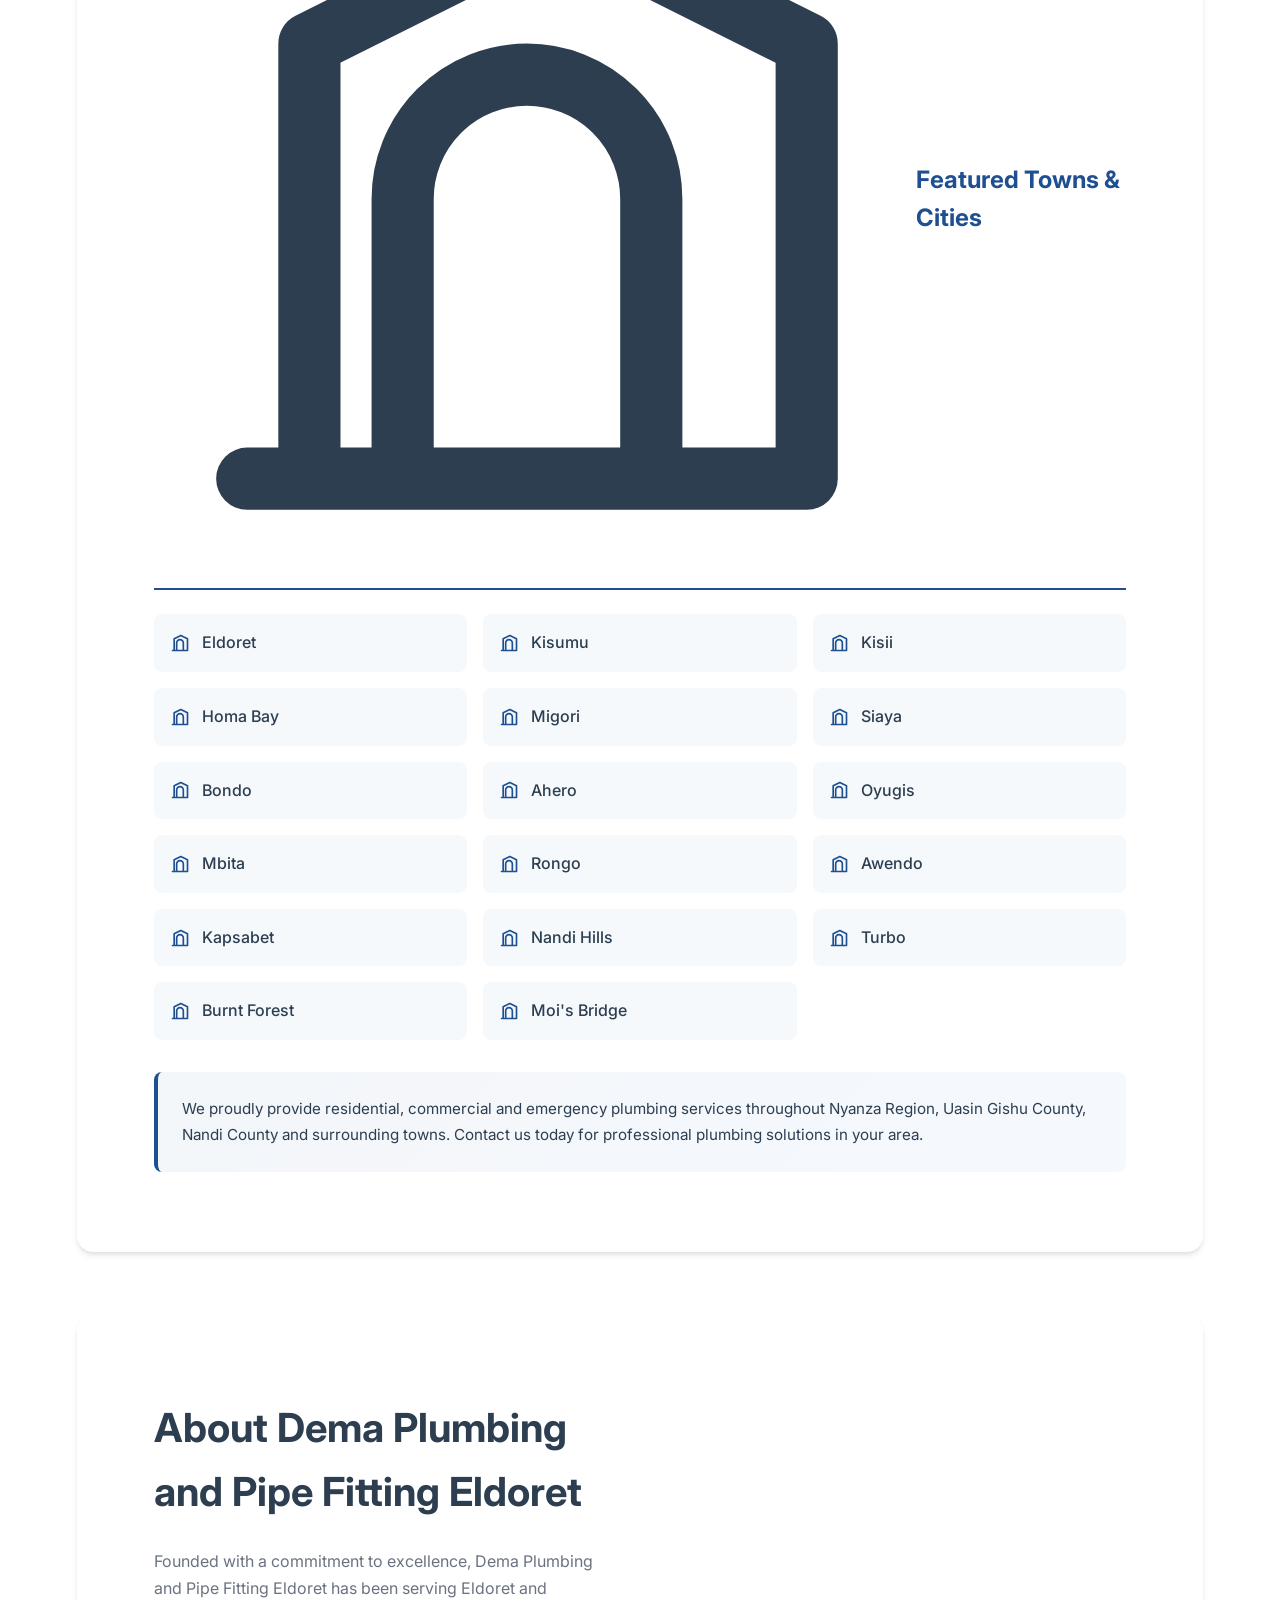
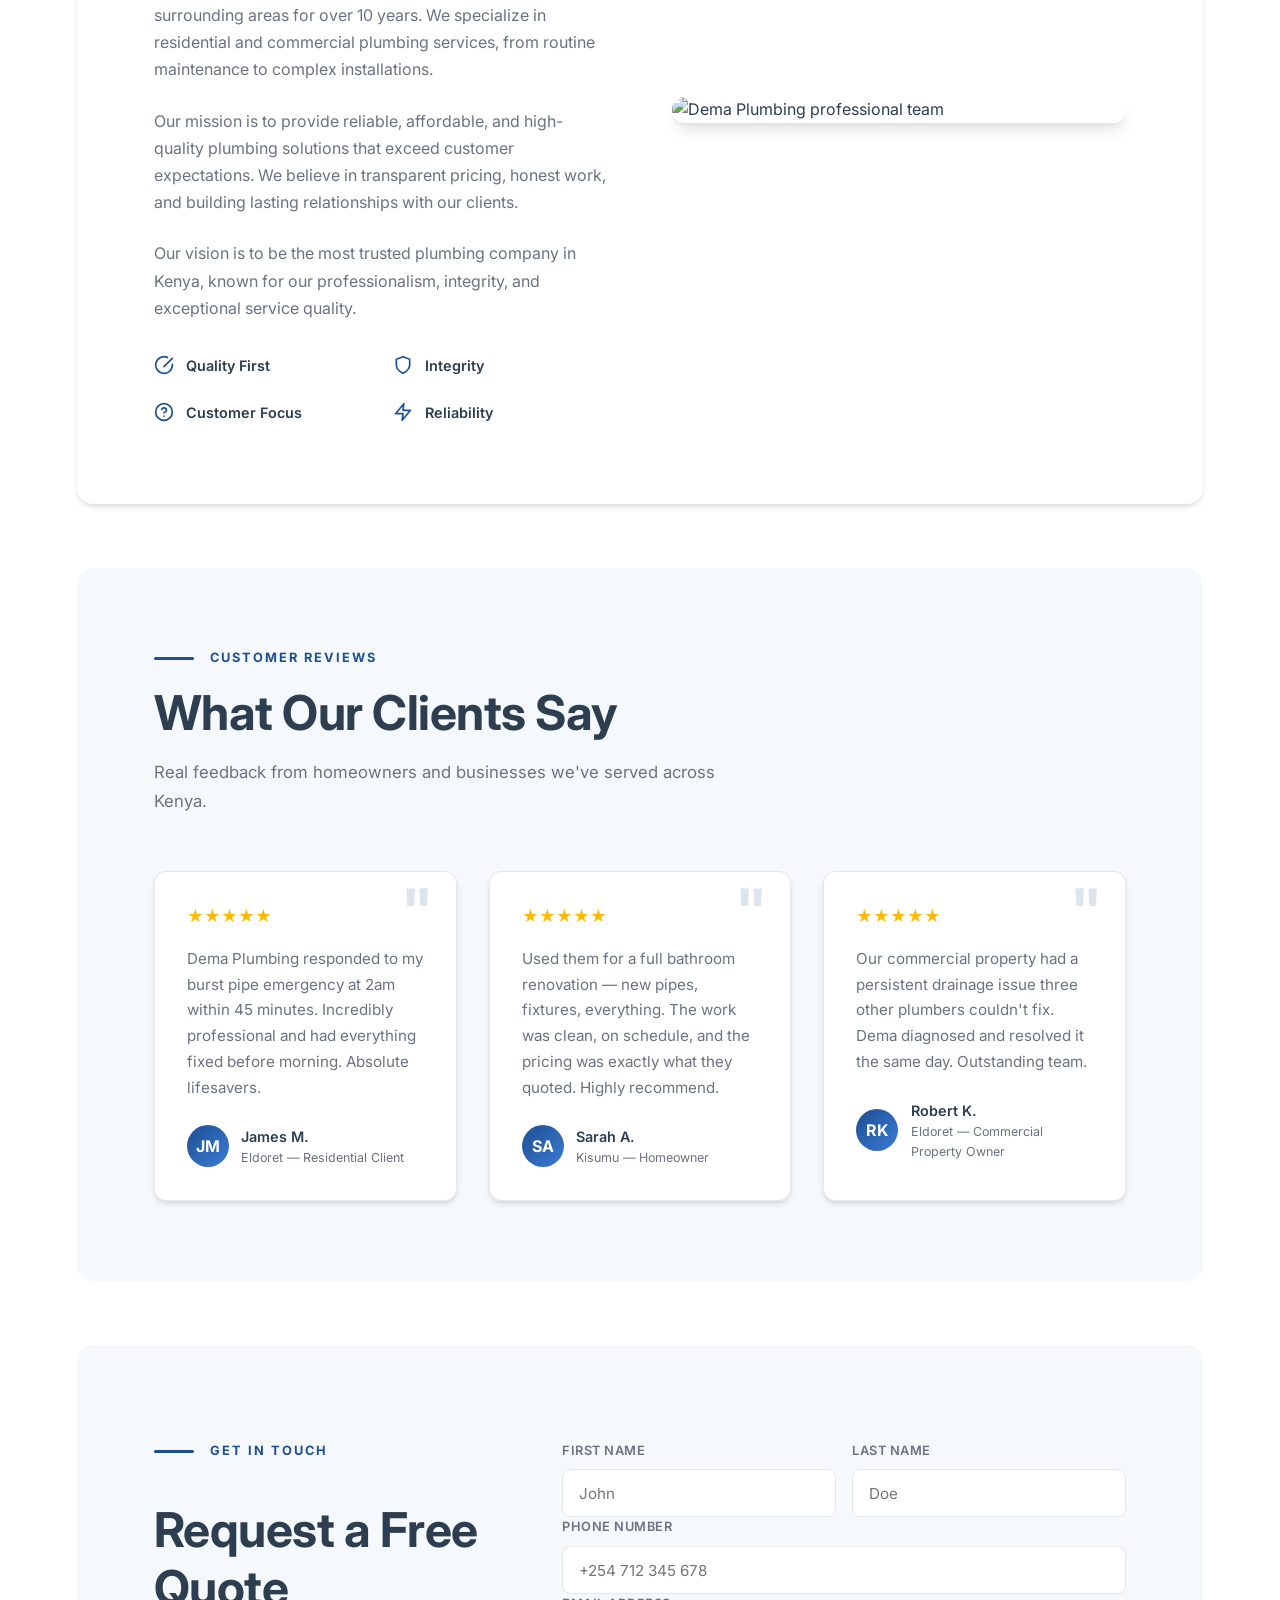
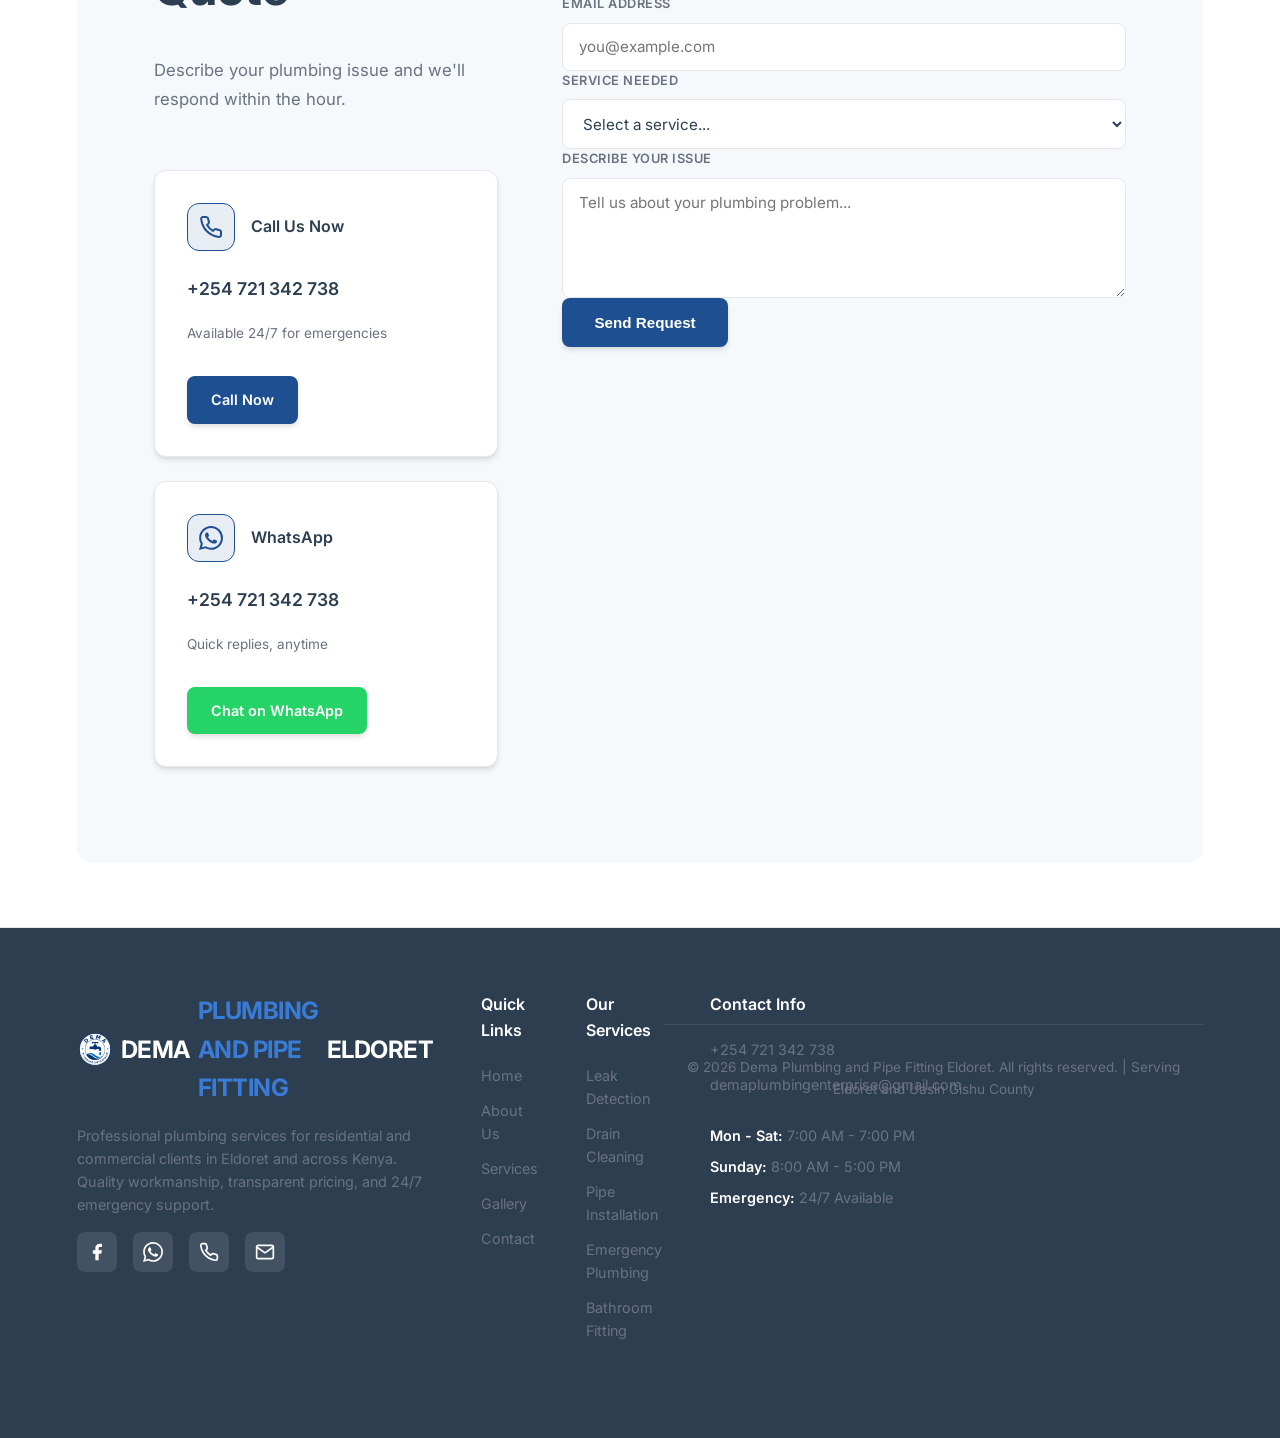
==== commit 32bd8bbb: "Add Watch Us Work video section, 5 new gallery projects (Elgonview, Eldoret)" ====
--- a/index.html
+++ b/index.html
@@ -526,6 +526,14 @@
     </div>
   </section>
 
+  <!-- WATCH US WORK -->
+  <section class="watch-work-section">
+    <div class="section-label"><span>Our Work</span></div>
+    <h2 class="section-title">Watch Us Work</h2>
+    <p class="section-sub">Real footage from real job sites — tap to play (sound off).</p>
+    <div class="video-grid"></div>
+  </section>
+
   <!-- REGIONAL SERVICE AREAS -->
   <section class="regional-areas">
     <div class="section-label"><span>Coverage</span></div>
@@ -853,7 +861,7 @@
 
     <!-- CONTACT FORM -->
     <div class="contact-form">
-      <form action="https://formsubmit.co/demaplumbingenterprise@gmail.com" method="POST" id="contactForm" novalidate>
+      <form action="https://formsubmit.co/7ebf11bce94bb15ac19bb71c85c31291" method="POST" id="contactForm" novalidate>
         <input type="hidden" name="_subject" value="New Quote Request — Dema Plumbing">
         <input type="hidden" name="_captcha" value="false">
         <div class="form-row">
@@ -975,6 +983,7 @@
     </svg>
   </a>
 
+  <script src="js/videos-data.js"></script>
   <script src="js/gallery-data.js"></script>
   <script src="js/main.js" defer></script>
   <script>
--- a/css/styles.css
+++ b/css/styles.css
@@ -2128,3 +2128,18 @@
   .nav-mobile-cta { display: block; border-bottom: none !important; margin-top: 1rem; }
   .nav-mobile-cta .nav-cta { width: 100%; }
 }
+
+.watch-work-section { padding: 4rem 6%; text-align: center; }
+.video-grid { display: flex; flex-wrap: wrap; gap: 1.25rem; justify-content: center; margin-top: 2rem; }
+.video-card { position: relative; width: 180px; aspect-ratio: 9 / 16; border-radius: 12px; overflow: hidden; background: var(--light-bg); cursor: pointer; box-shadow: var(--shadow); }
+.video-card img, .video-card video { width: 100%; height: 100%; object-fit: cover; display: block; }
+.video-card video { display: none; }
+.video-card.playing video { display: block; }
+.video-card.playing img { display: none; }
+.video-card-overlay { position: absolute; inset: 0; background: linear-gradient(180deg, transparent 55%, rgba(4,44,83,0.75)); display: flex; flex-direction: column; justify-content: flex-end; padding: 0.75rem; pointer-events: none; }
+.video-card.playing .video-card-overlay { opacity: 0; transition: opacity 0.2s; }
+.video-card-title { color: #fff; font-size: 0.85rem; font-weight: 600; }
+.video-play-icon { position: absolute; top: 50%; left: 50%; transform: translate(-50%, -50%); width: 44px; height: 44px; border-radius: 50%; background: rgba(255,255,255,0.9); display: flex; align-items: center; justify-content: center; transition: opacity 0.2s; }
+.video-card.playing .video-play-icon { opacity: 0; pointer-events: none; }
+.video-play-icon svg { width: 20px; height: 20px; color: var(--primary-blue); margin-left: 2px; }
+@media (max-width: 480px) { .video-card { width: 42vw; } }
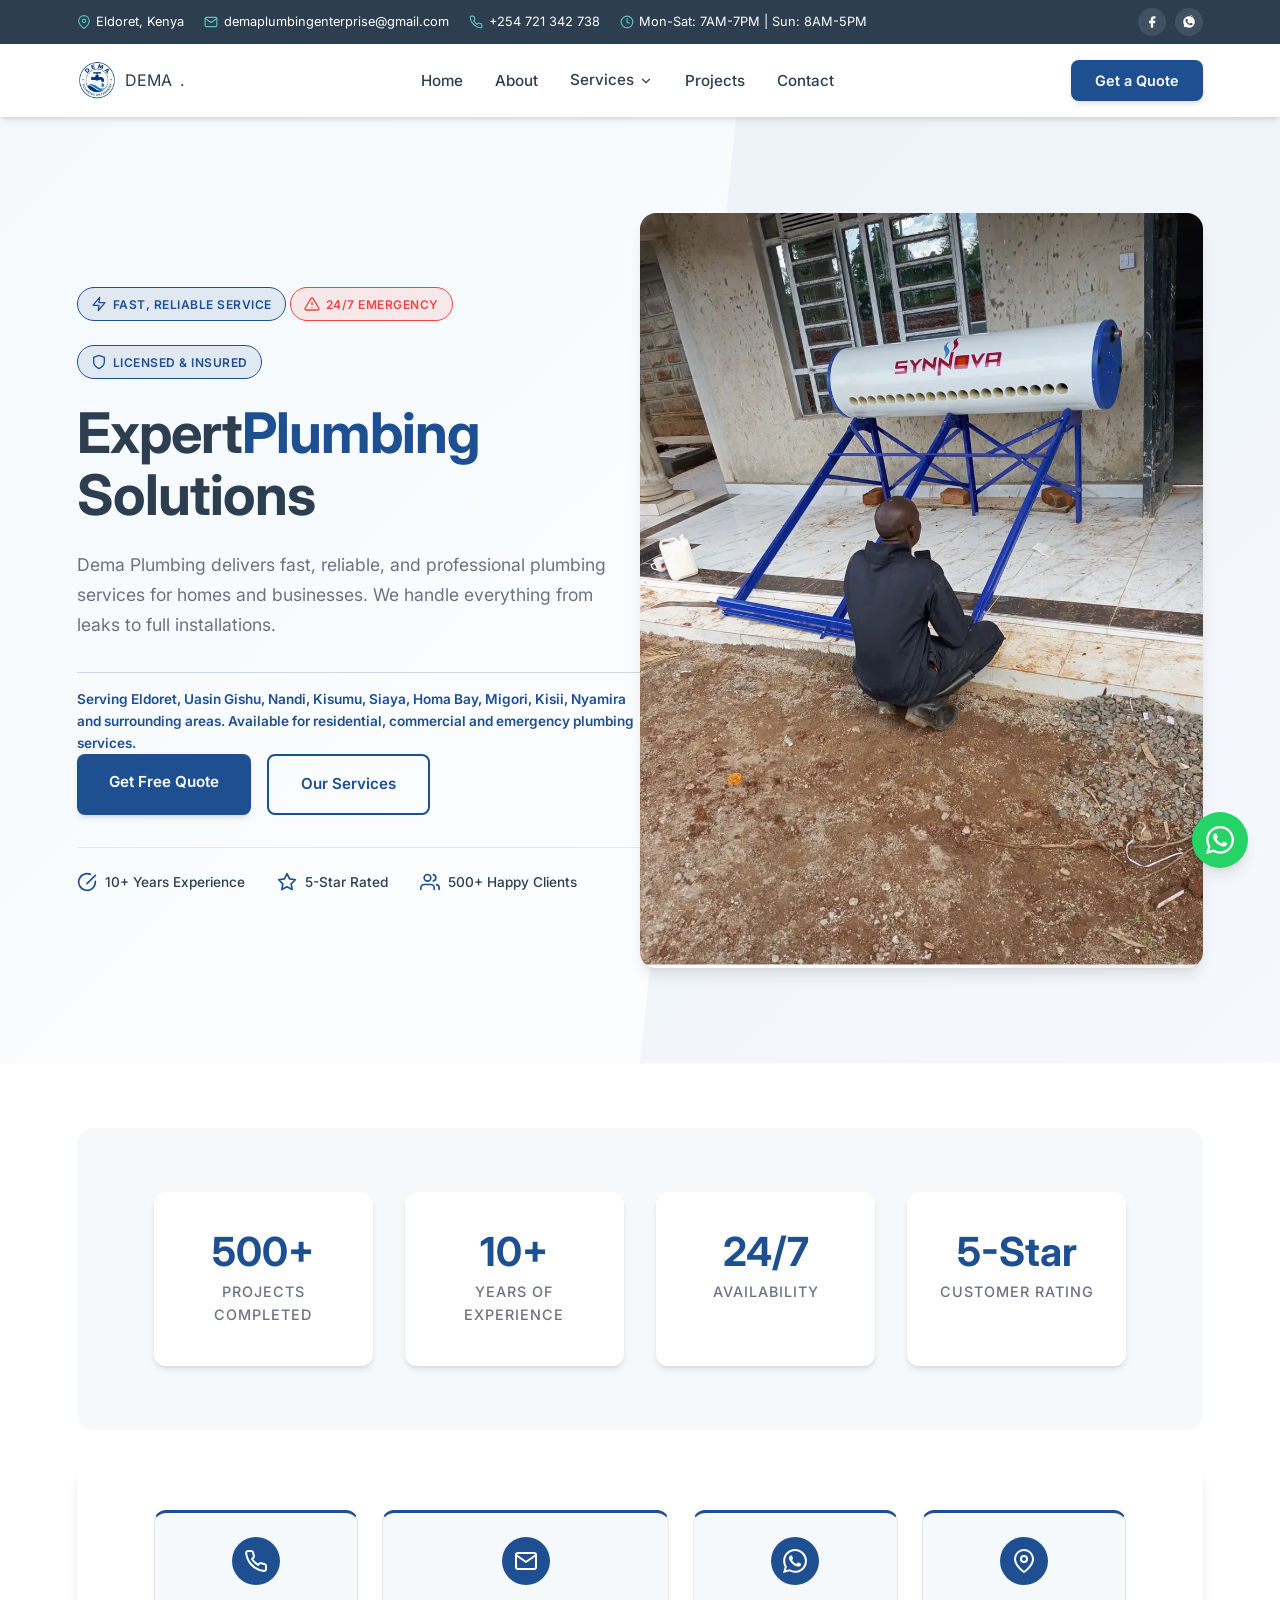
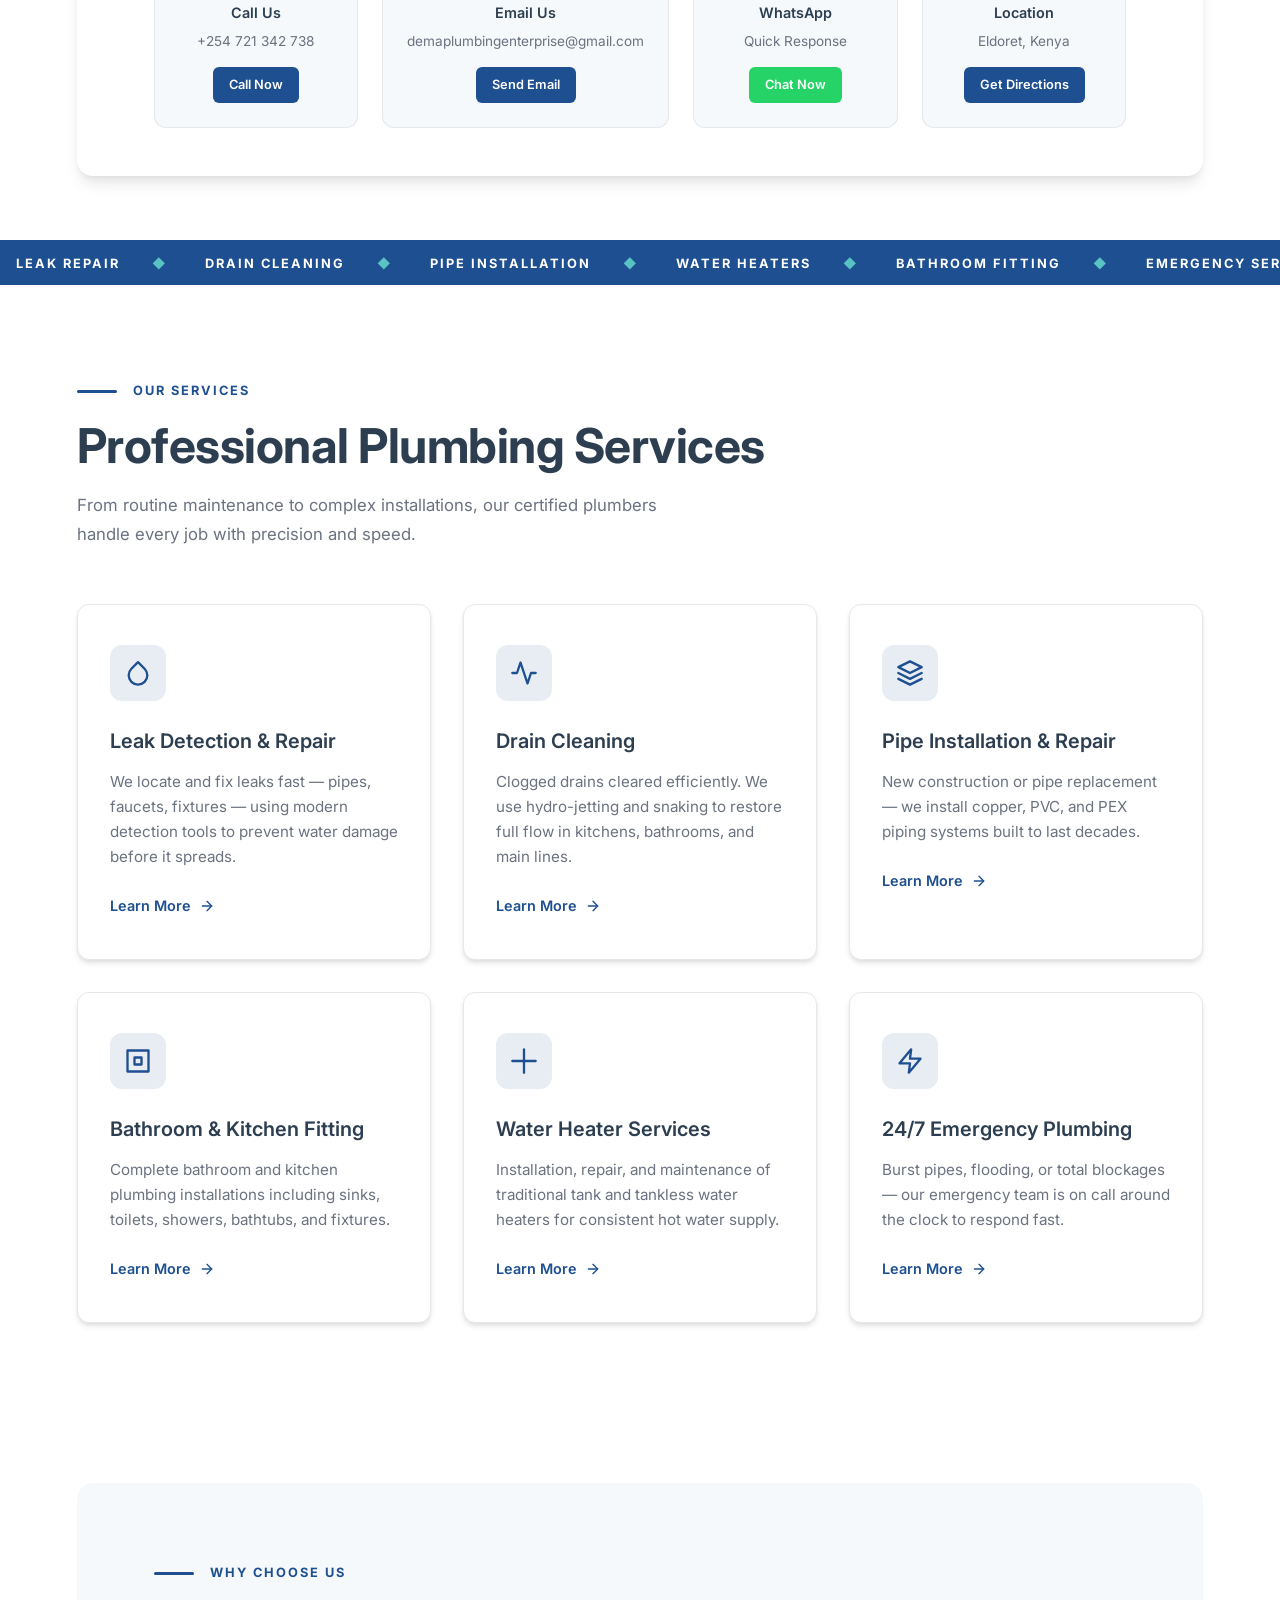
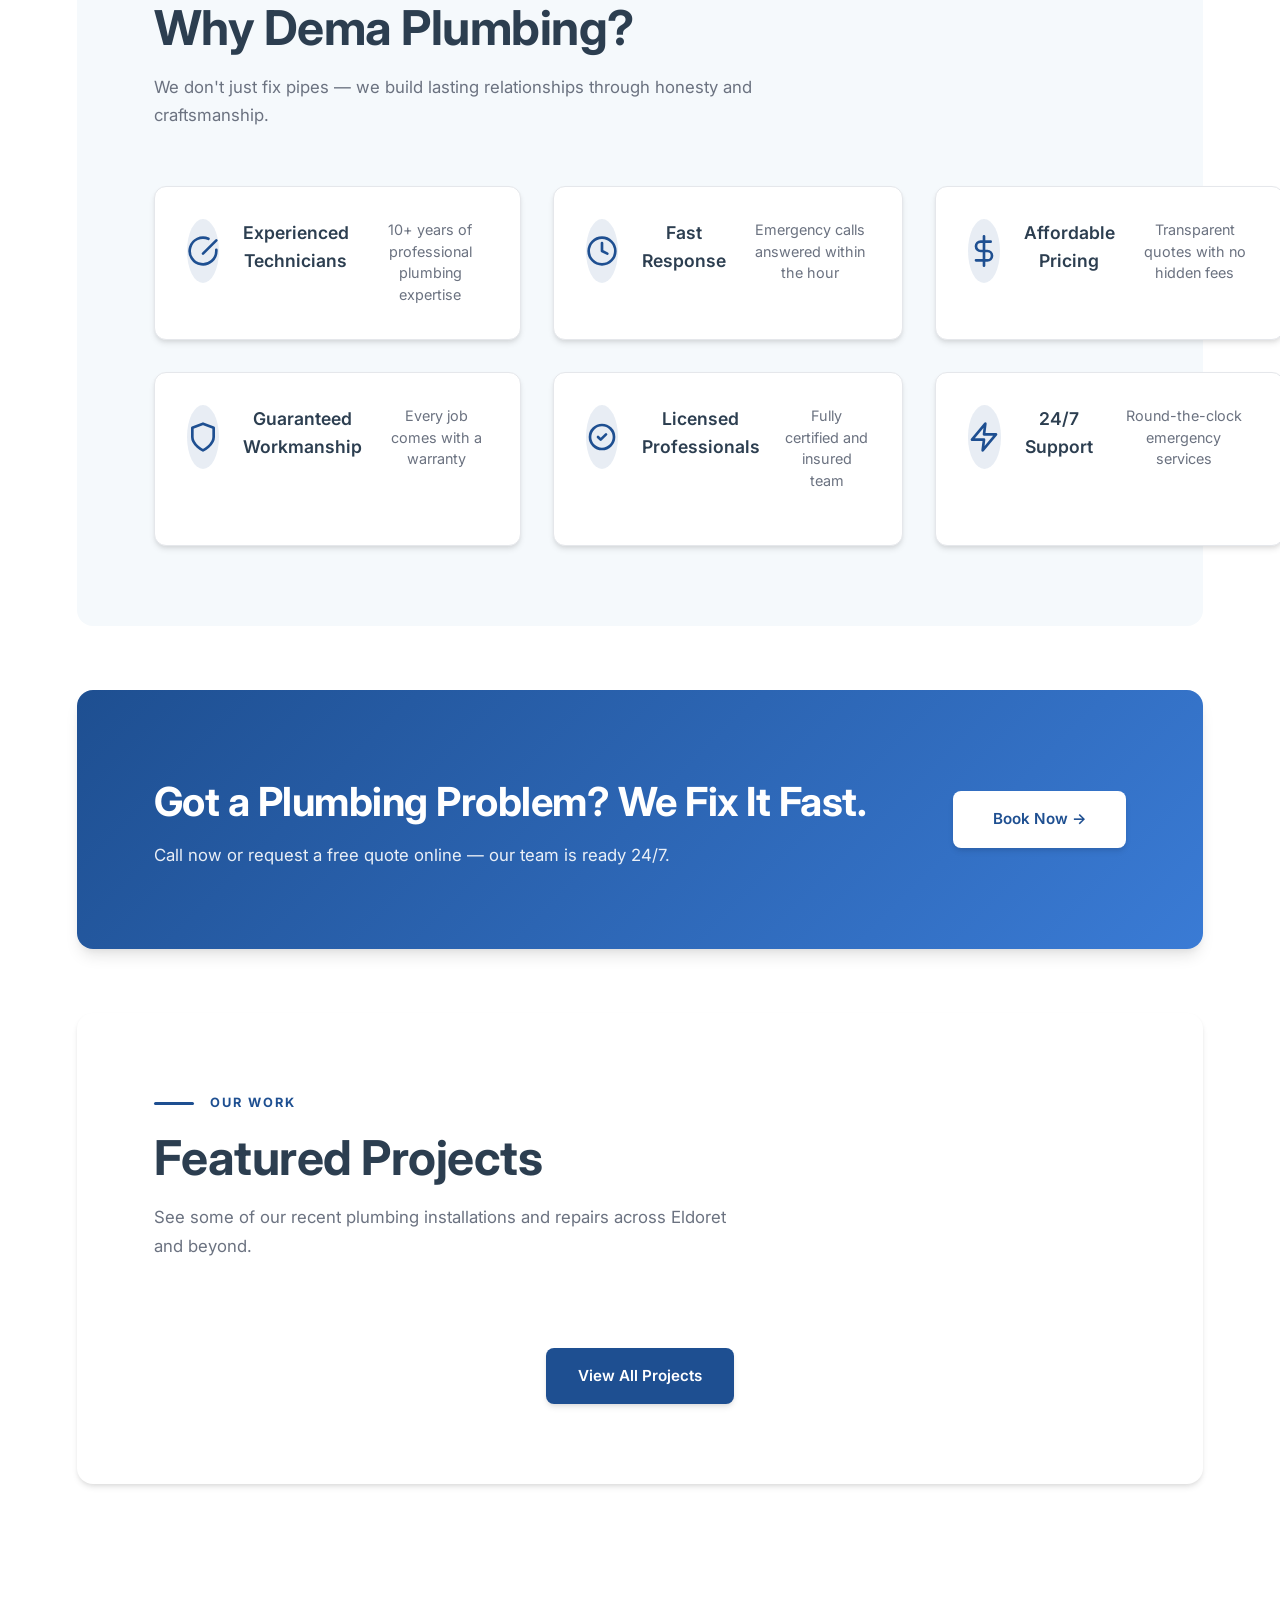
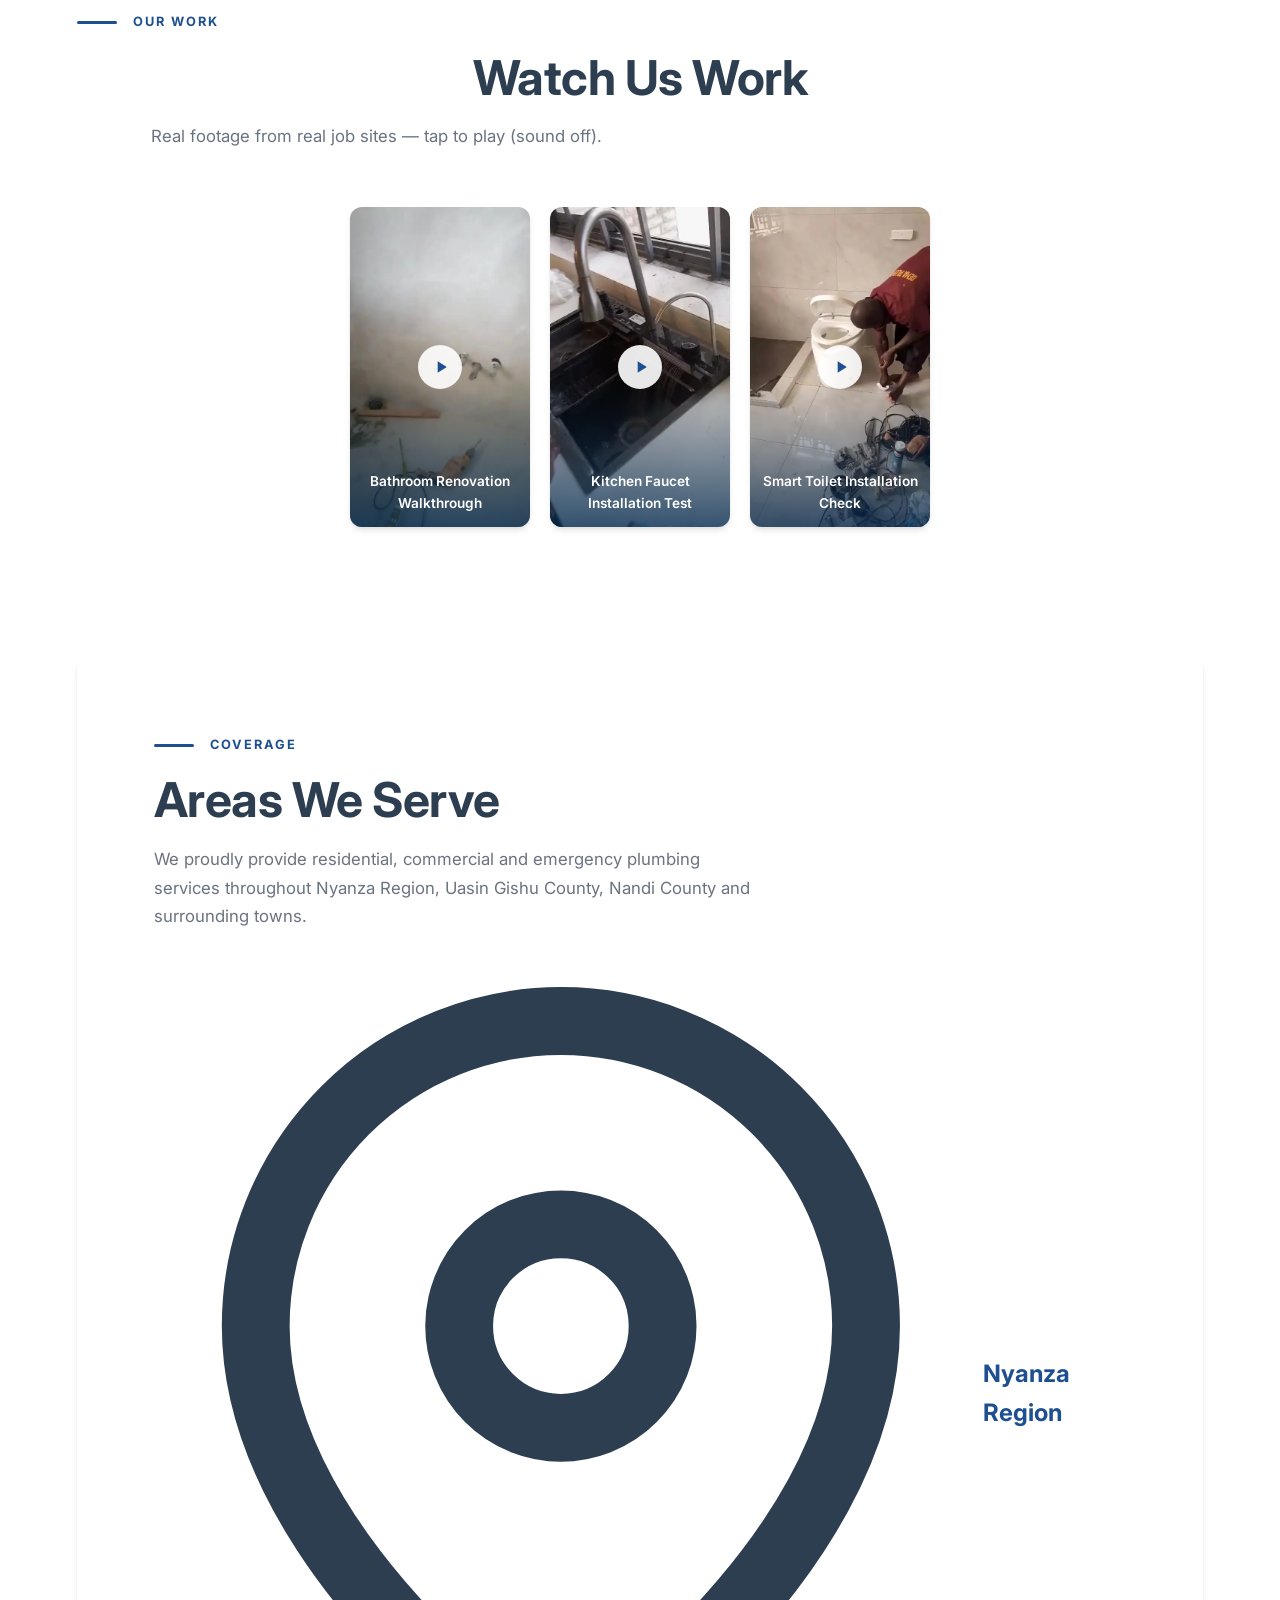
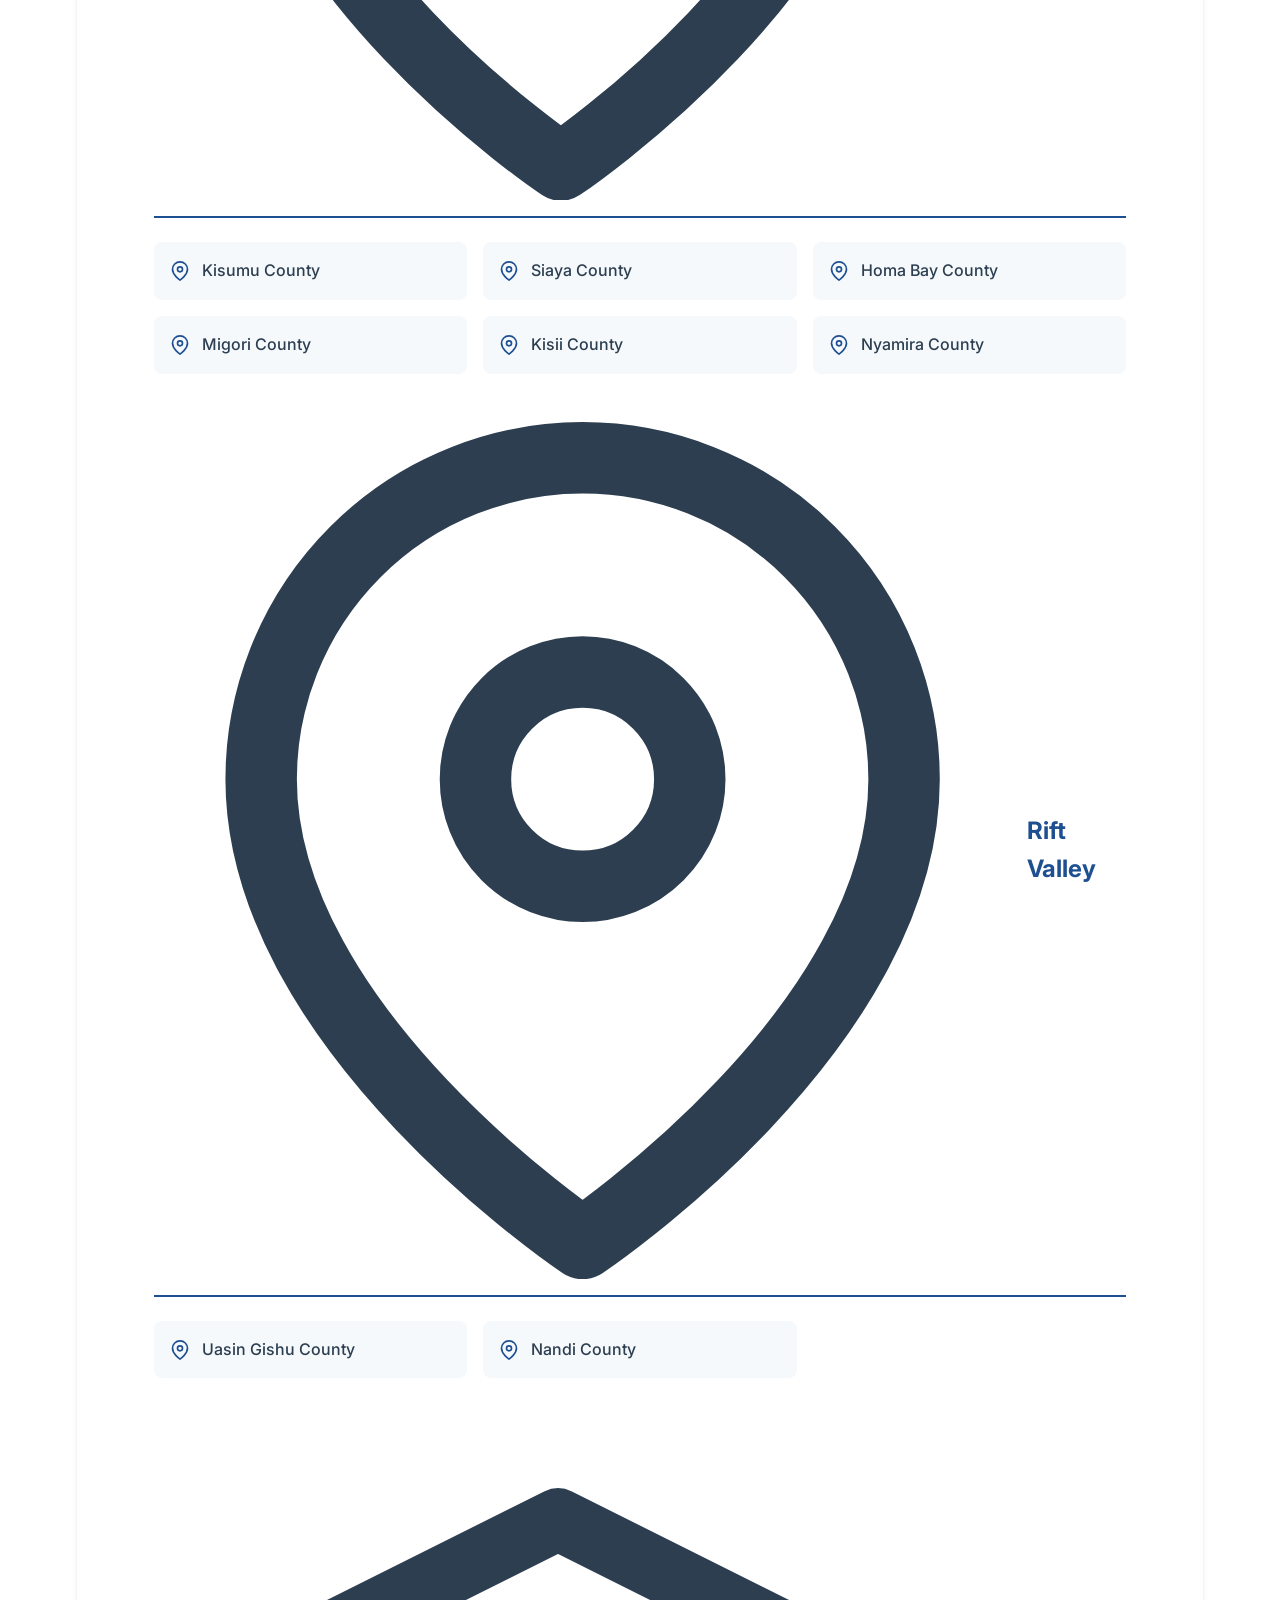
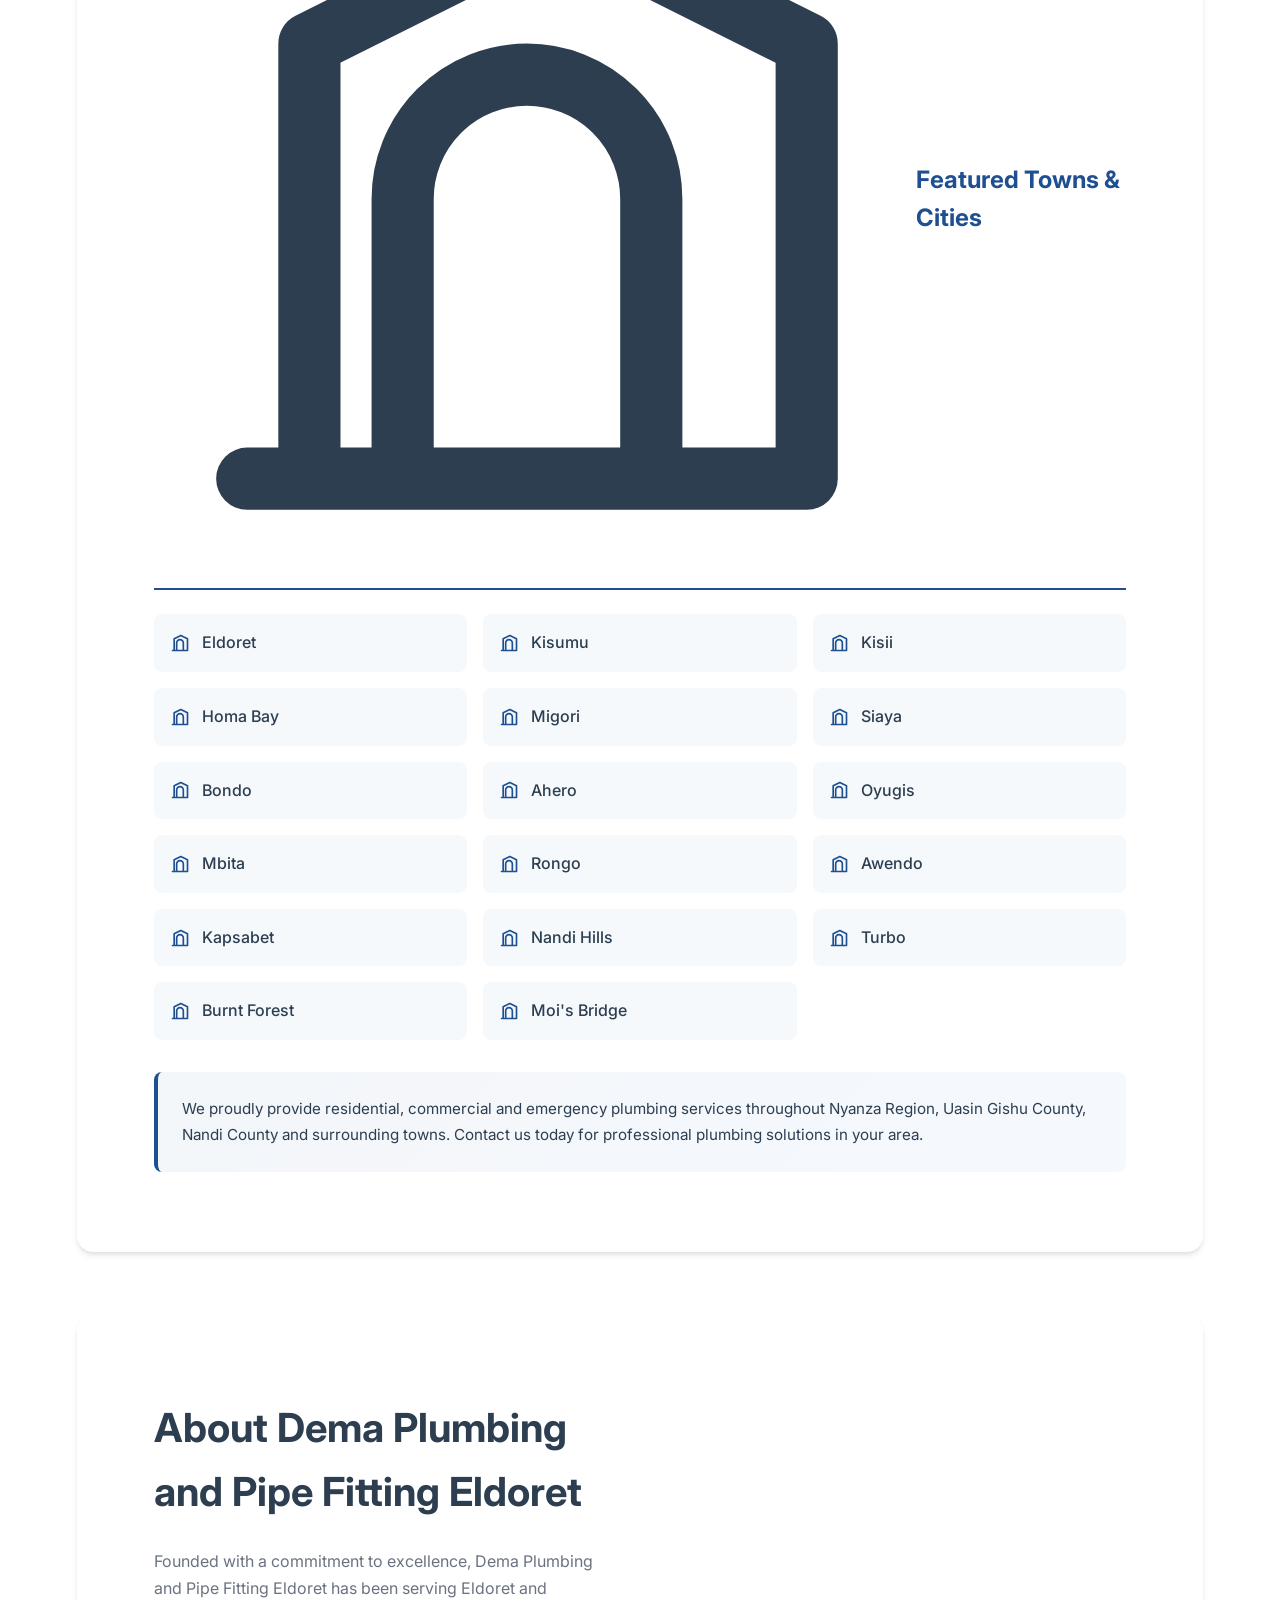
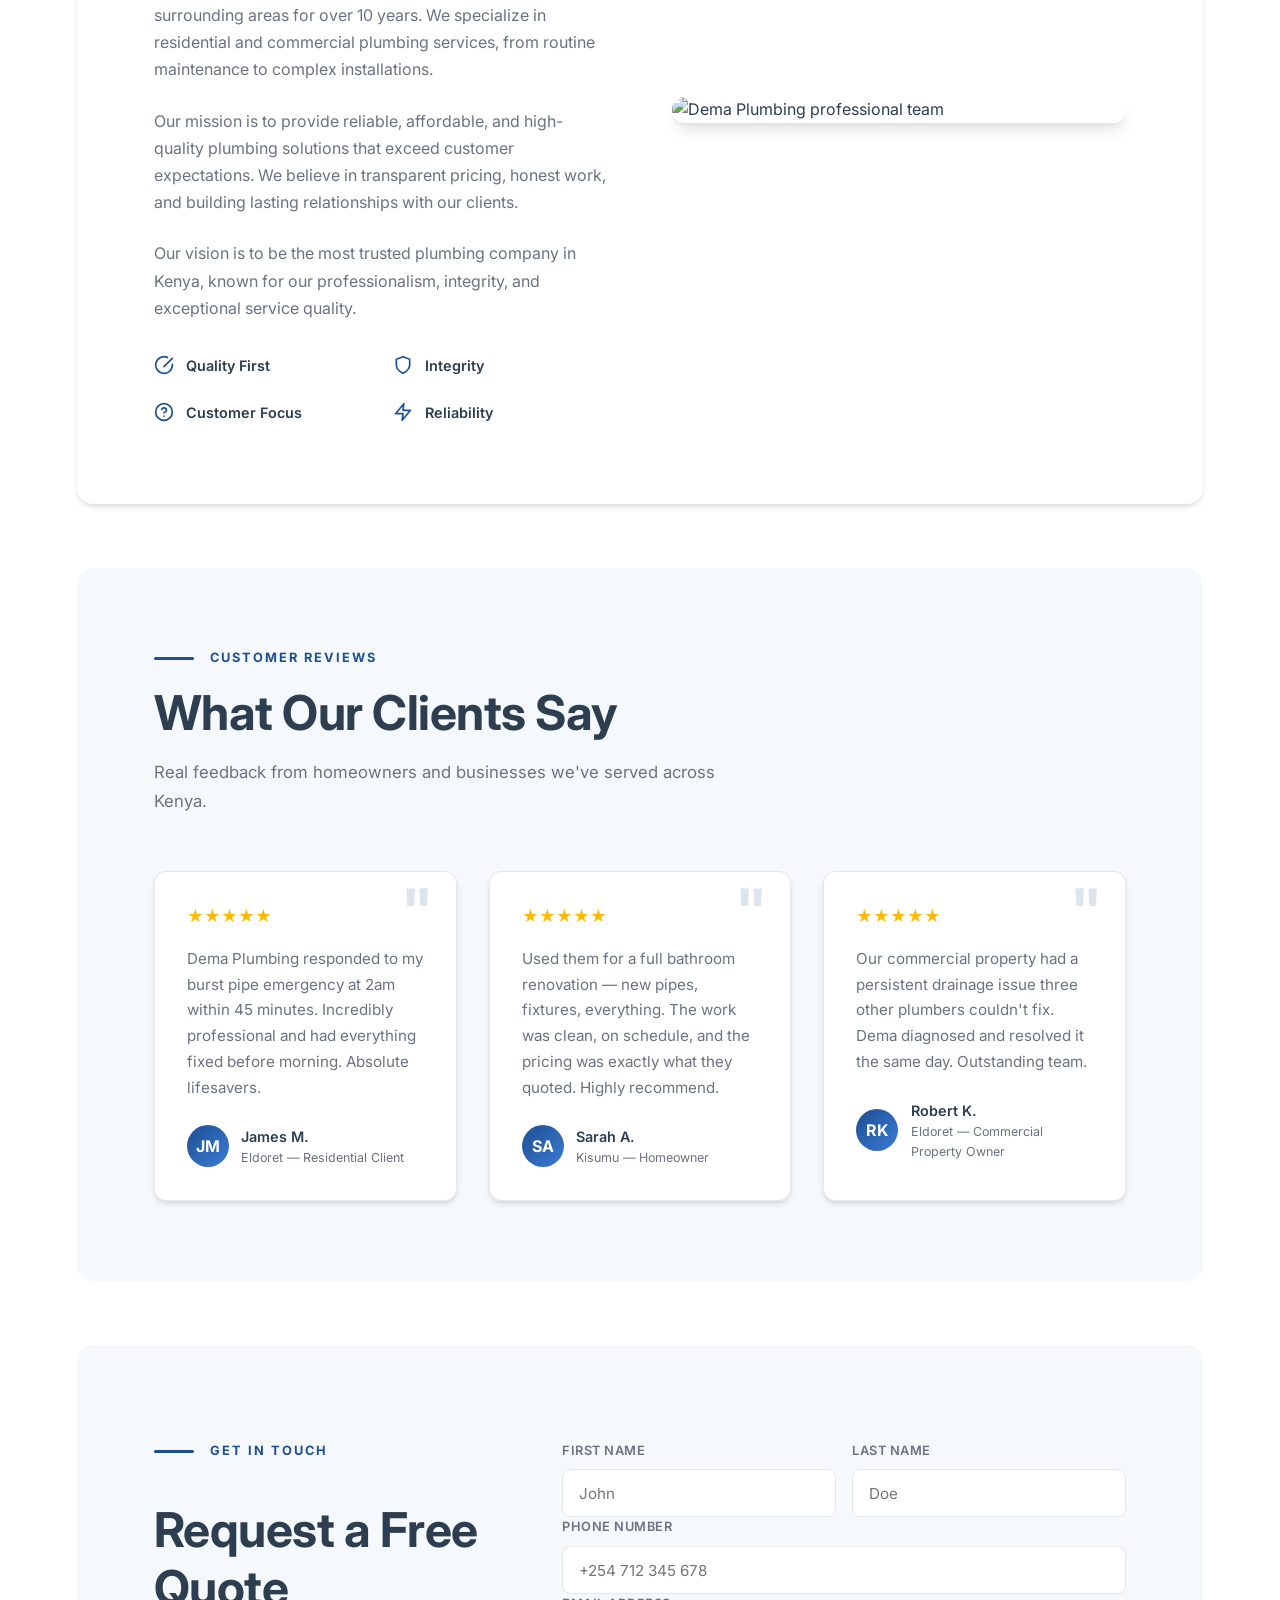
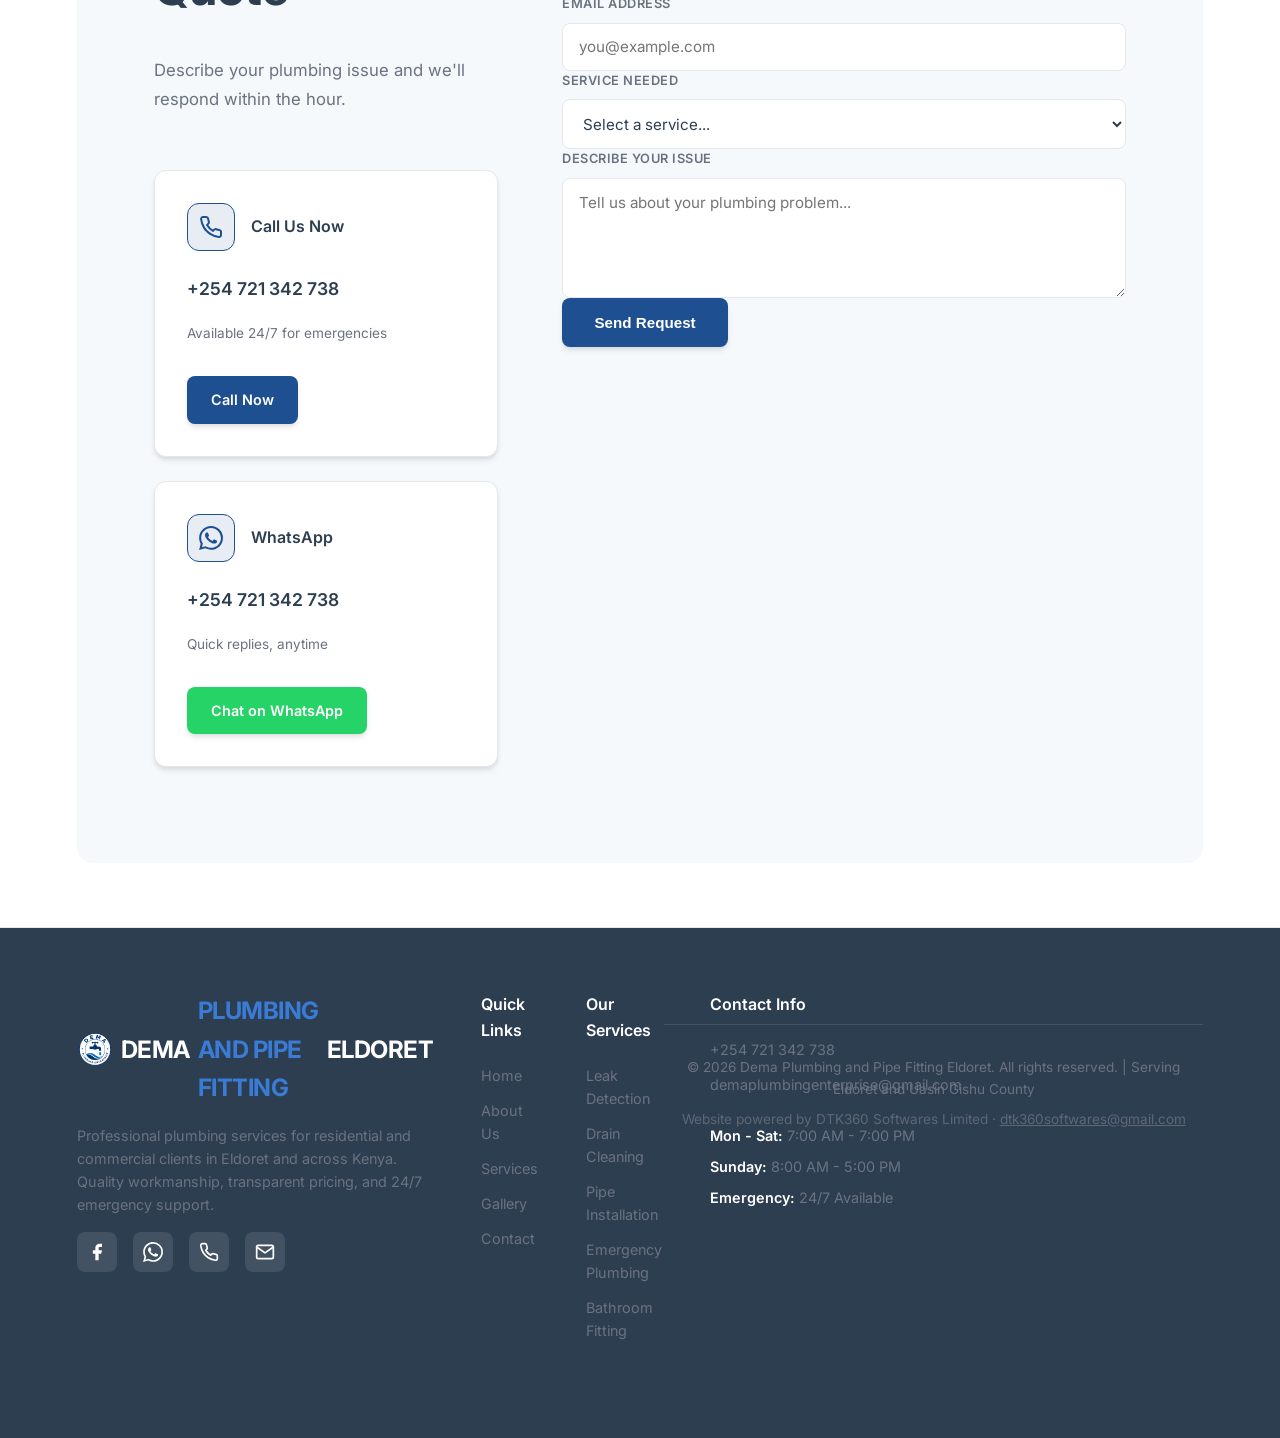
==== commit a3d56f30: "Add DTK360 Softwares Limited credit to footer" ====
--- a/index.html
+++ b/index.html
@@ -973,6 +973,7 @@
     </div>
     <div class="footer-bottom">
       <p>© 2026 Dema Plumbing and Pipe Fitting Eldoret. All rights reserved. | Serving Eldoret and Uasin Gishu County</p>
+      <p class="footer-credit">Website powered by DTK360 Softwares Limited &middot; <a href="mailto:dtk360softwares@gmail.com">dtk360softwares@gmail.com</a></p>
     </div>
   </footer>
 
--- a/css/styles.css
+++ b/css/styles.css
@@ -2143,3 +2143,7 @@
 .video-card.playing .video-play-icon { opacity: 0; pointer-events: none; }
 .video-play-icon svg { width: 20px; height: 20px; color: var(--primary-blue); margin-left: 2px; }
 @media (max-width: 480px) { .video-card { width: 42vw; } }
+
+.footer-credit { margin-top: 0.5rem; font-size: 0.85rem; opacity: 0.8; }
+.footer-credit a { color: inherit; text-decoration: underline; }
+.footer-credit a:hover { opacity: 0.8; }
